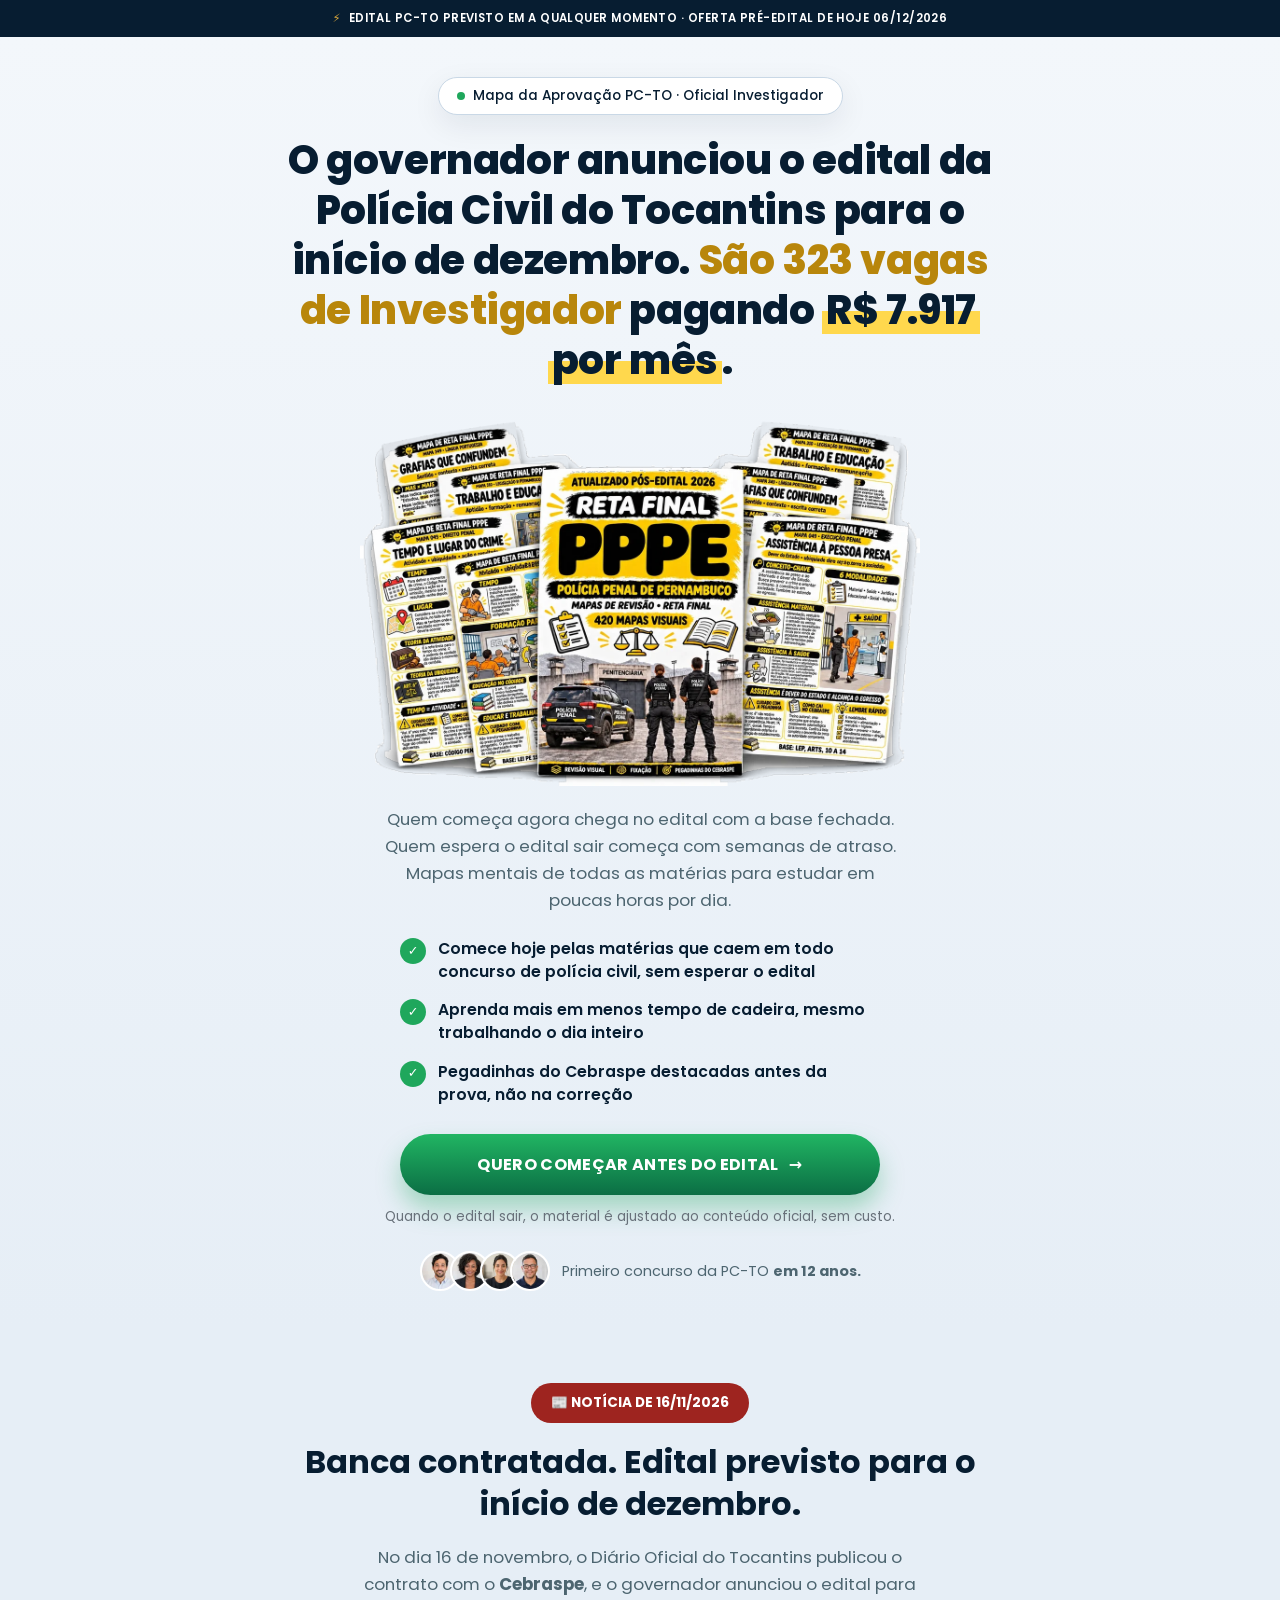
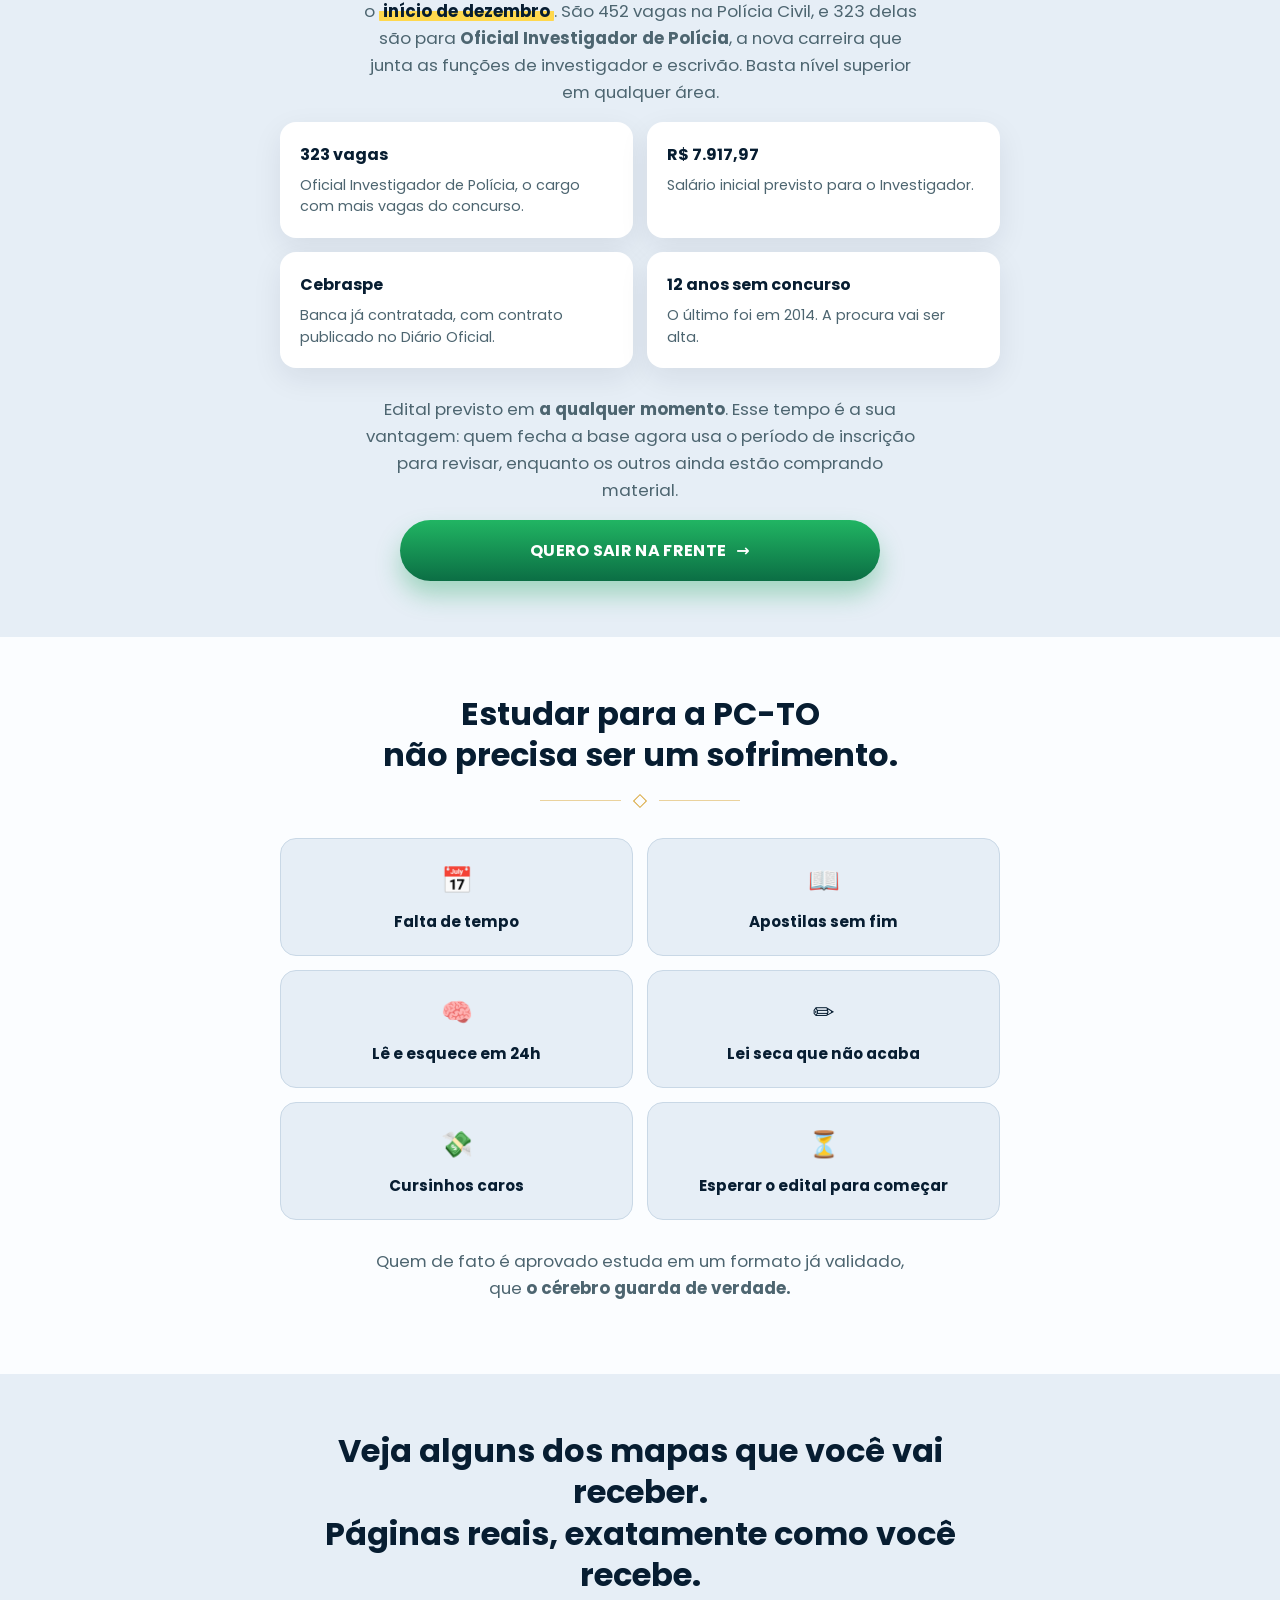
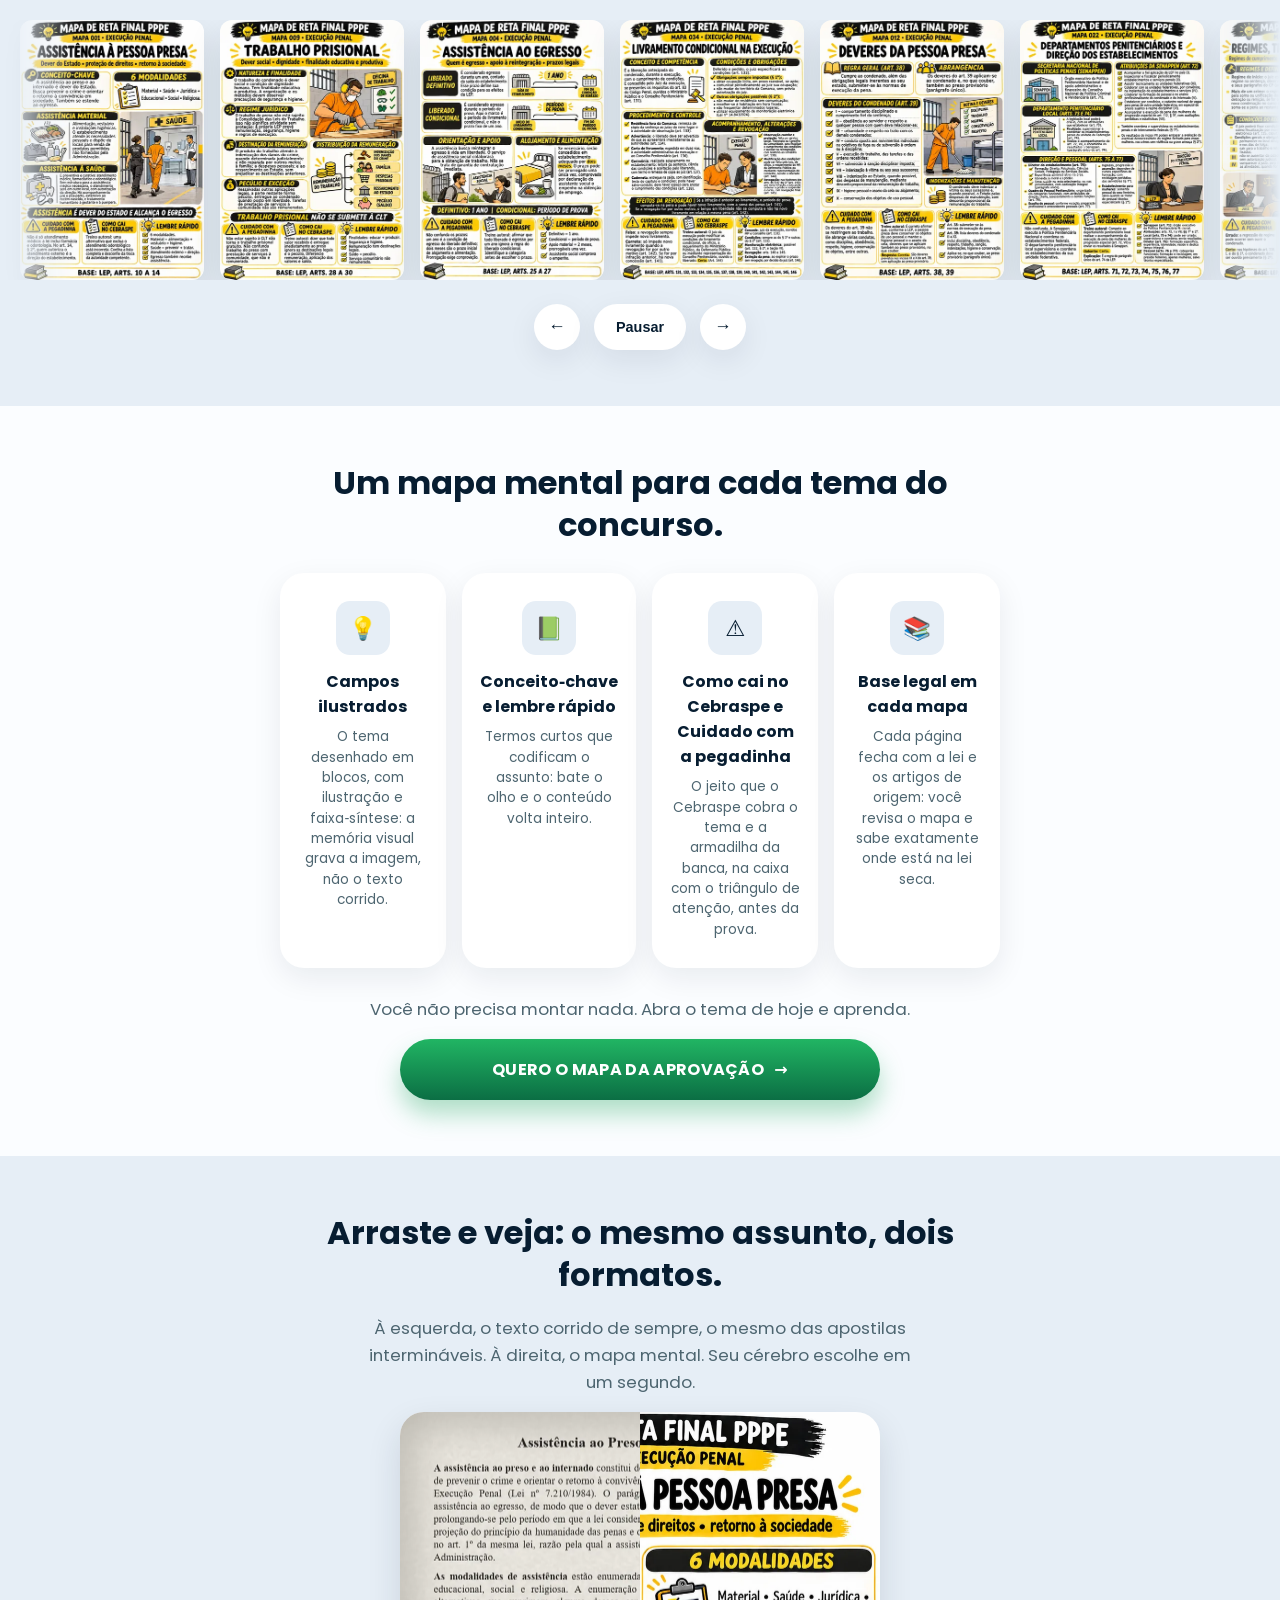
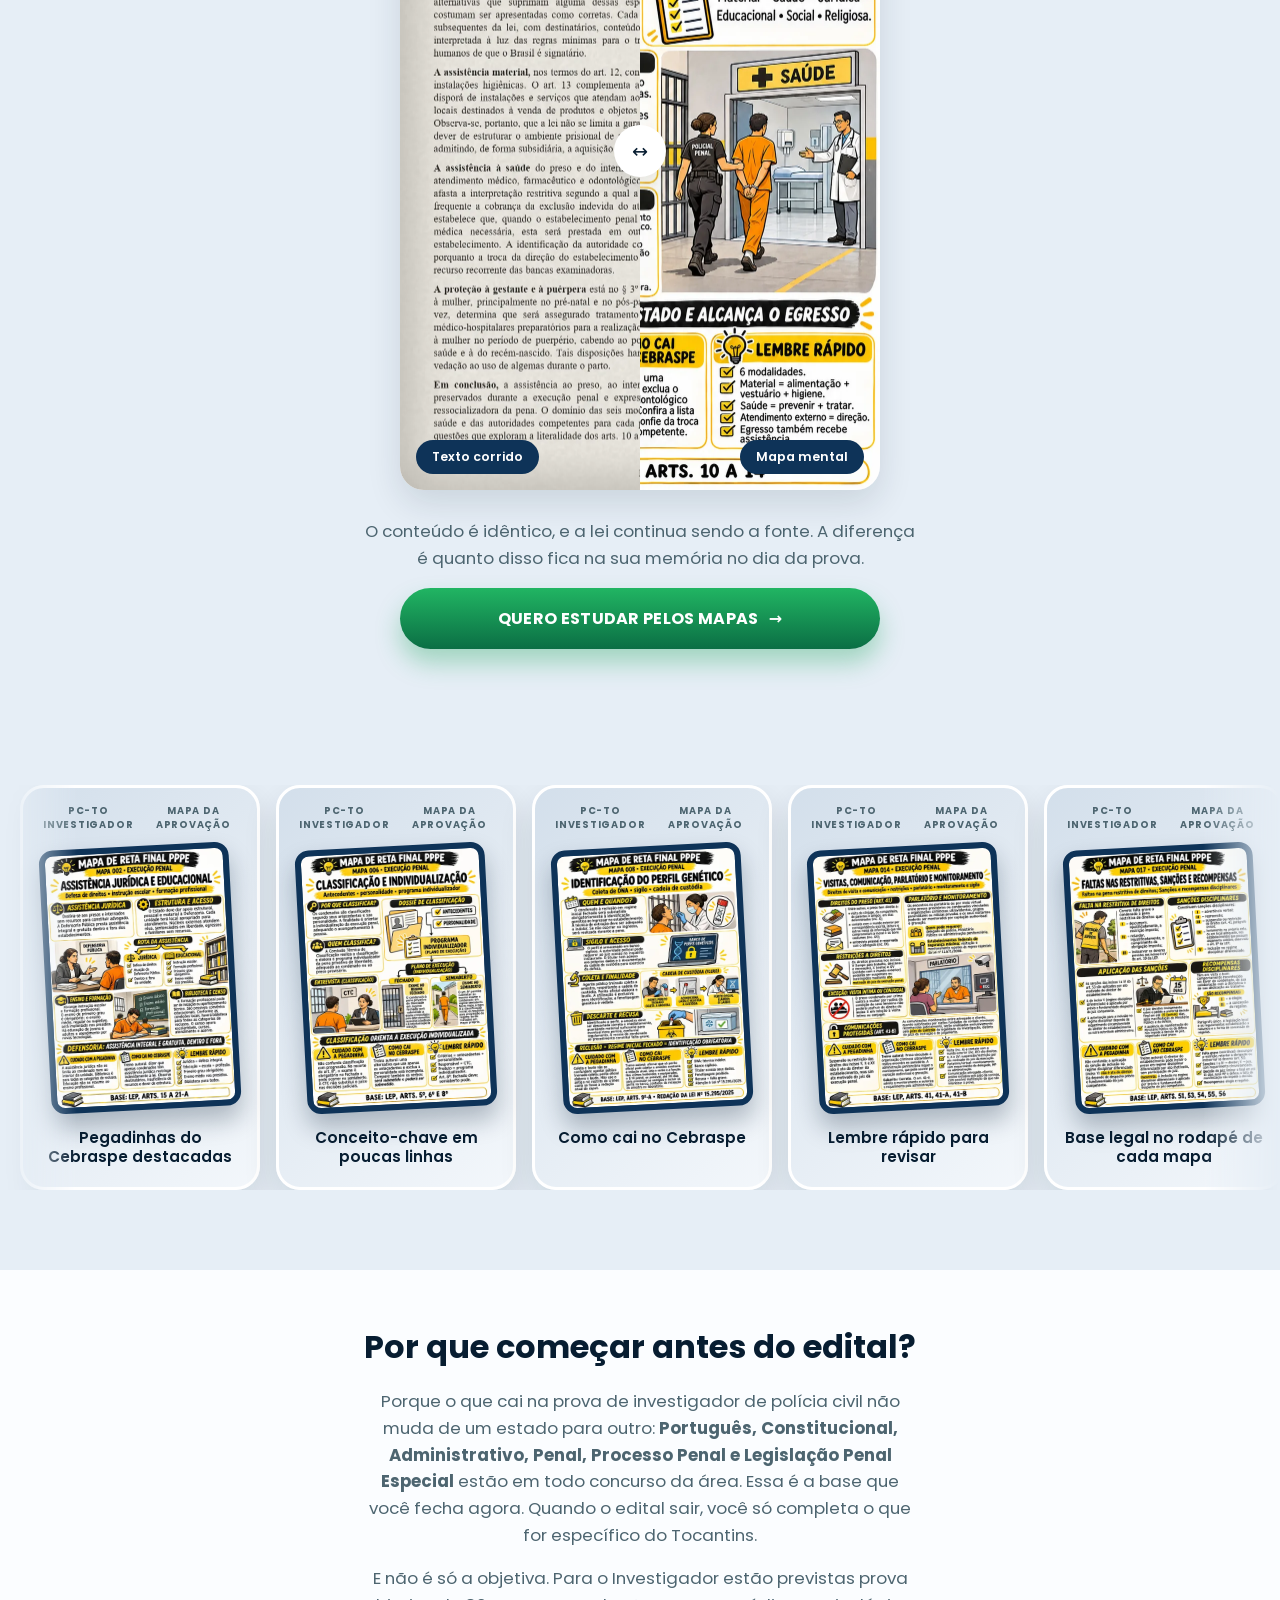
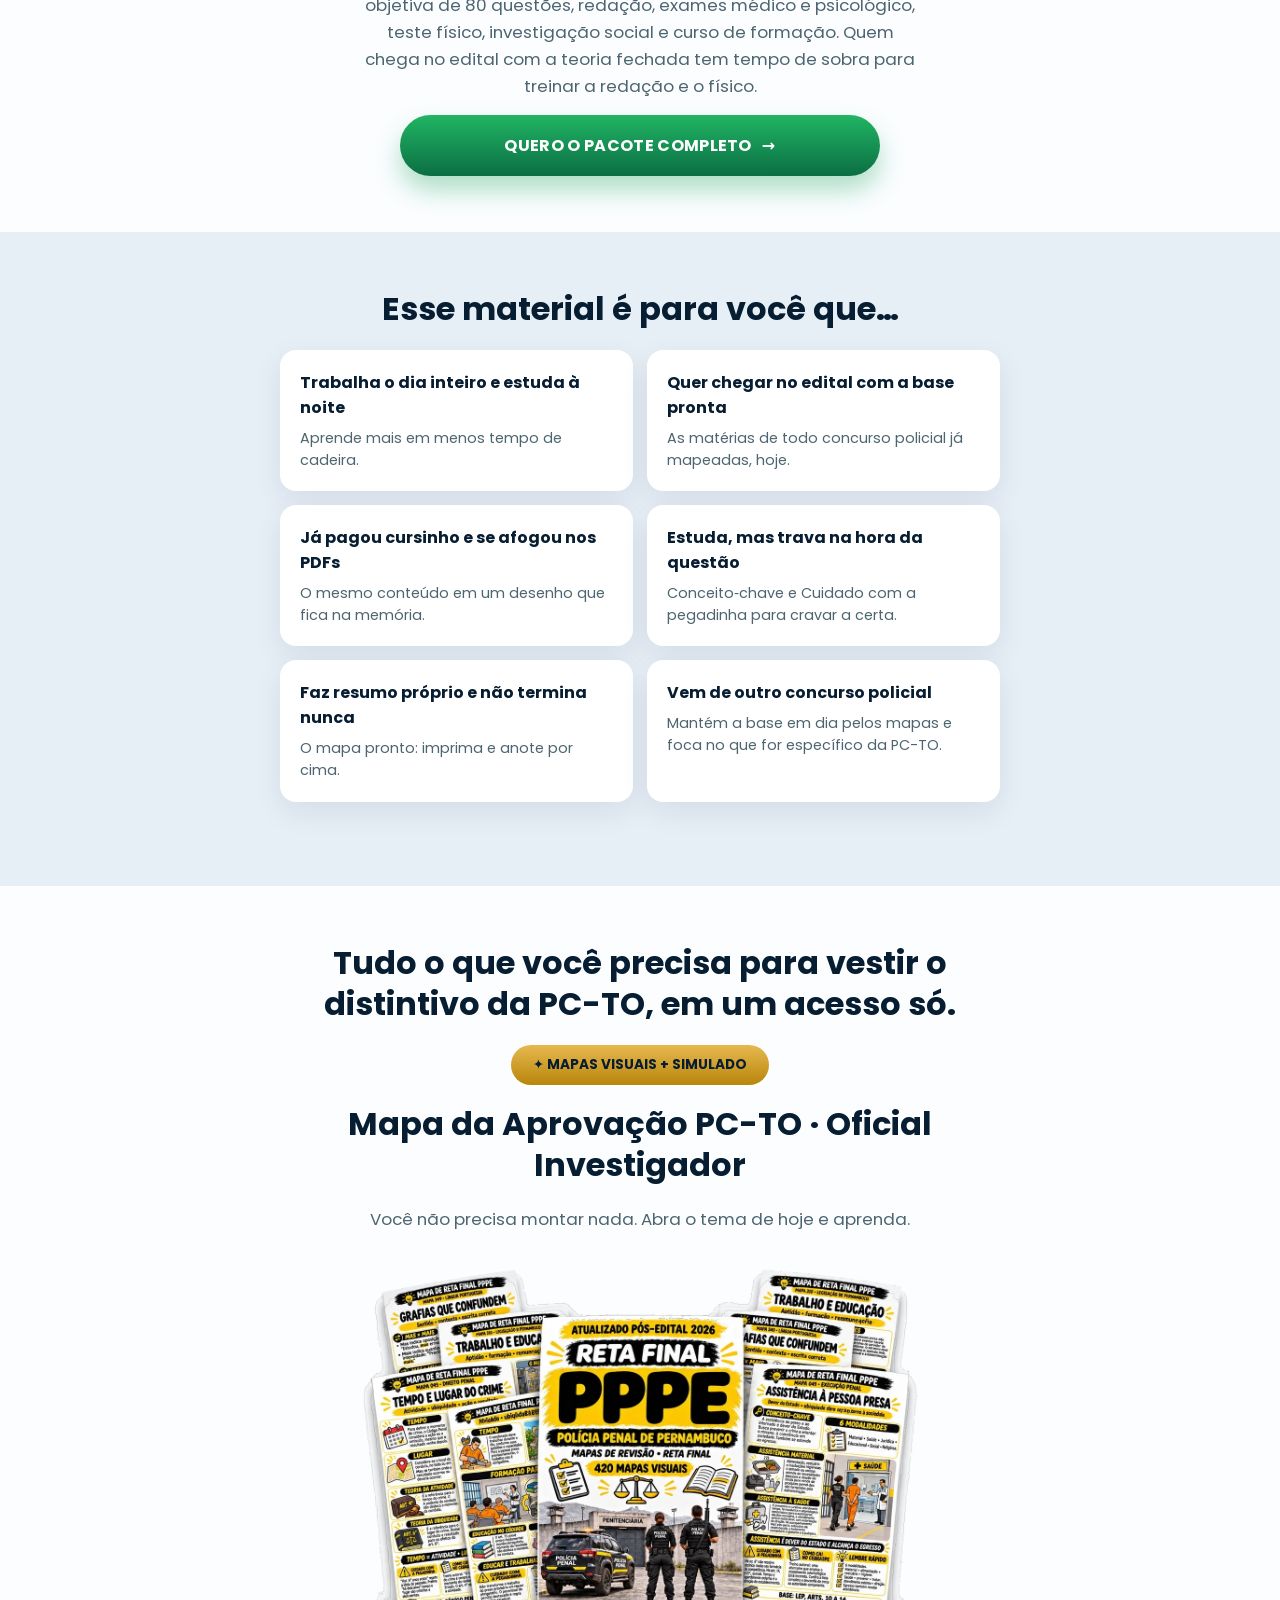
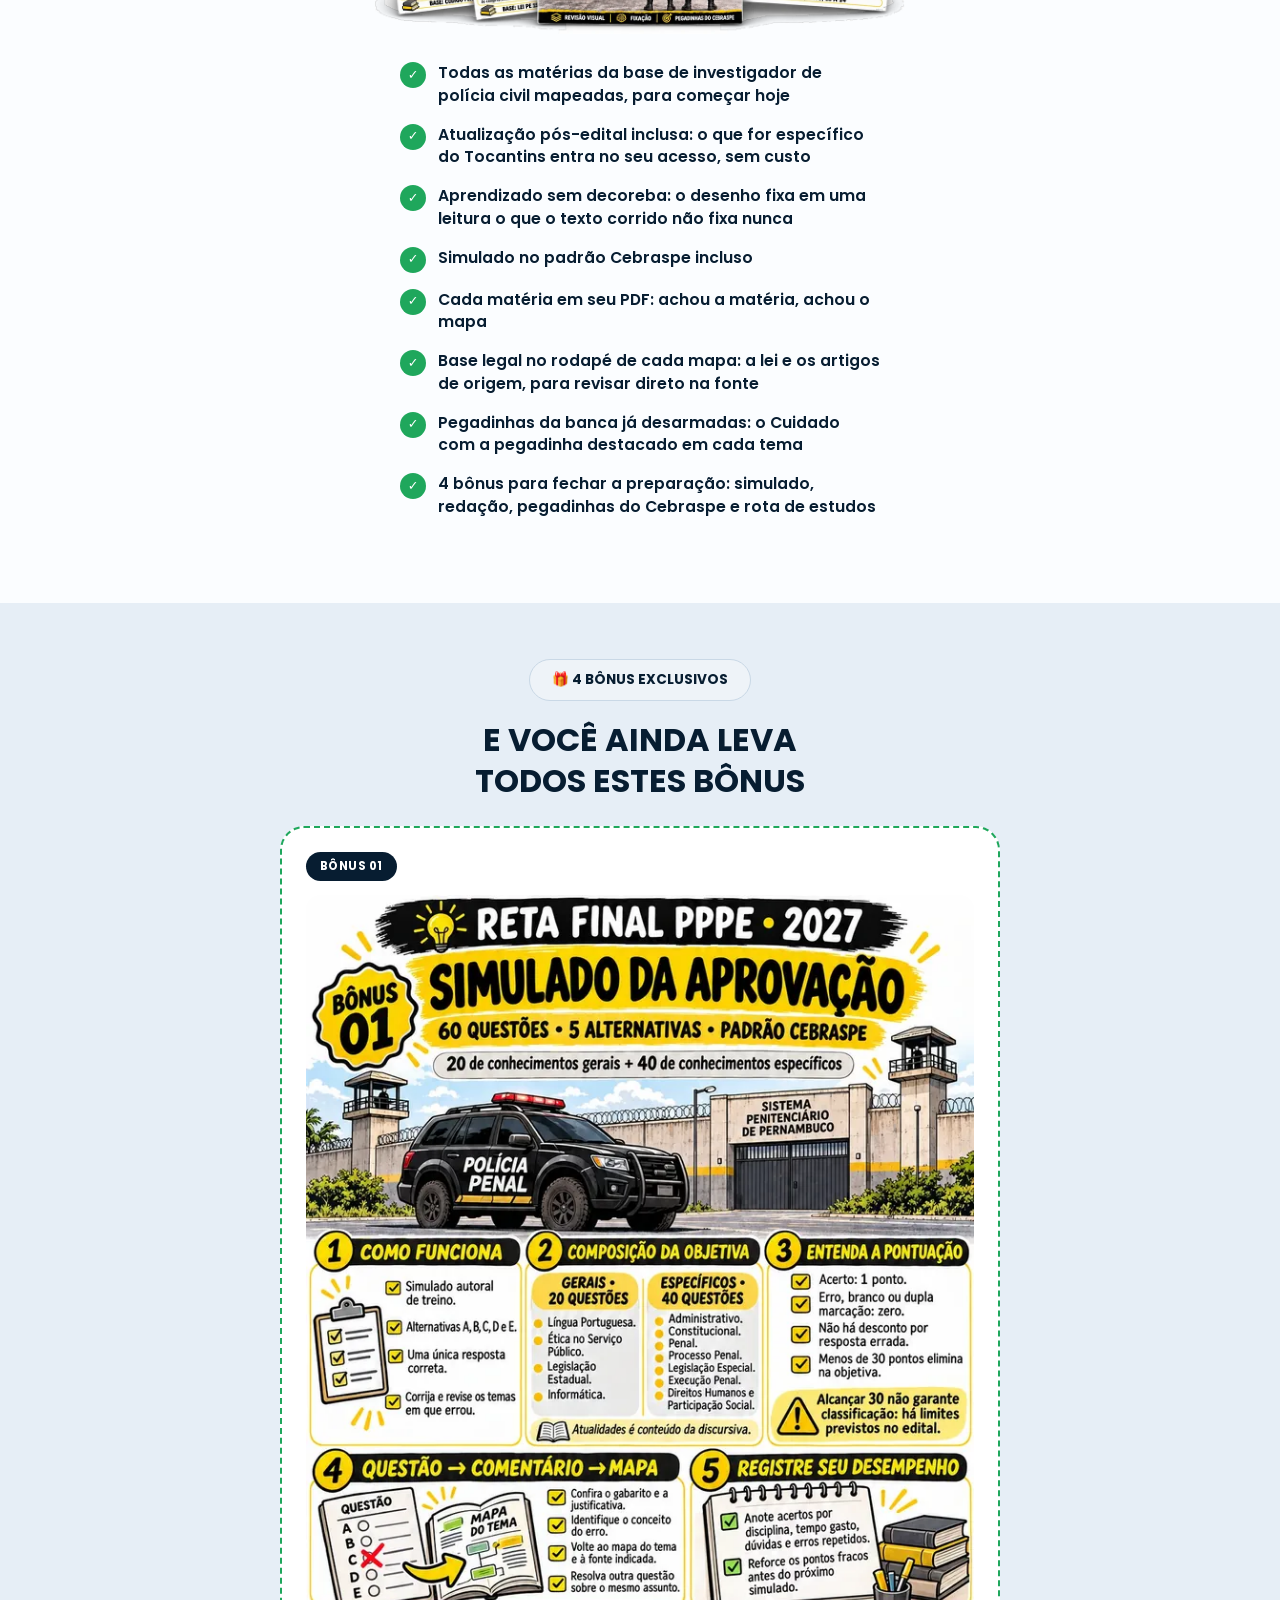
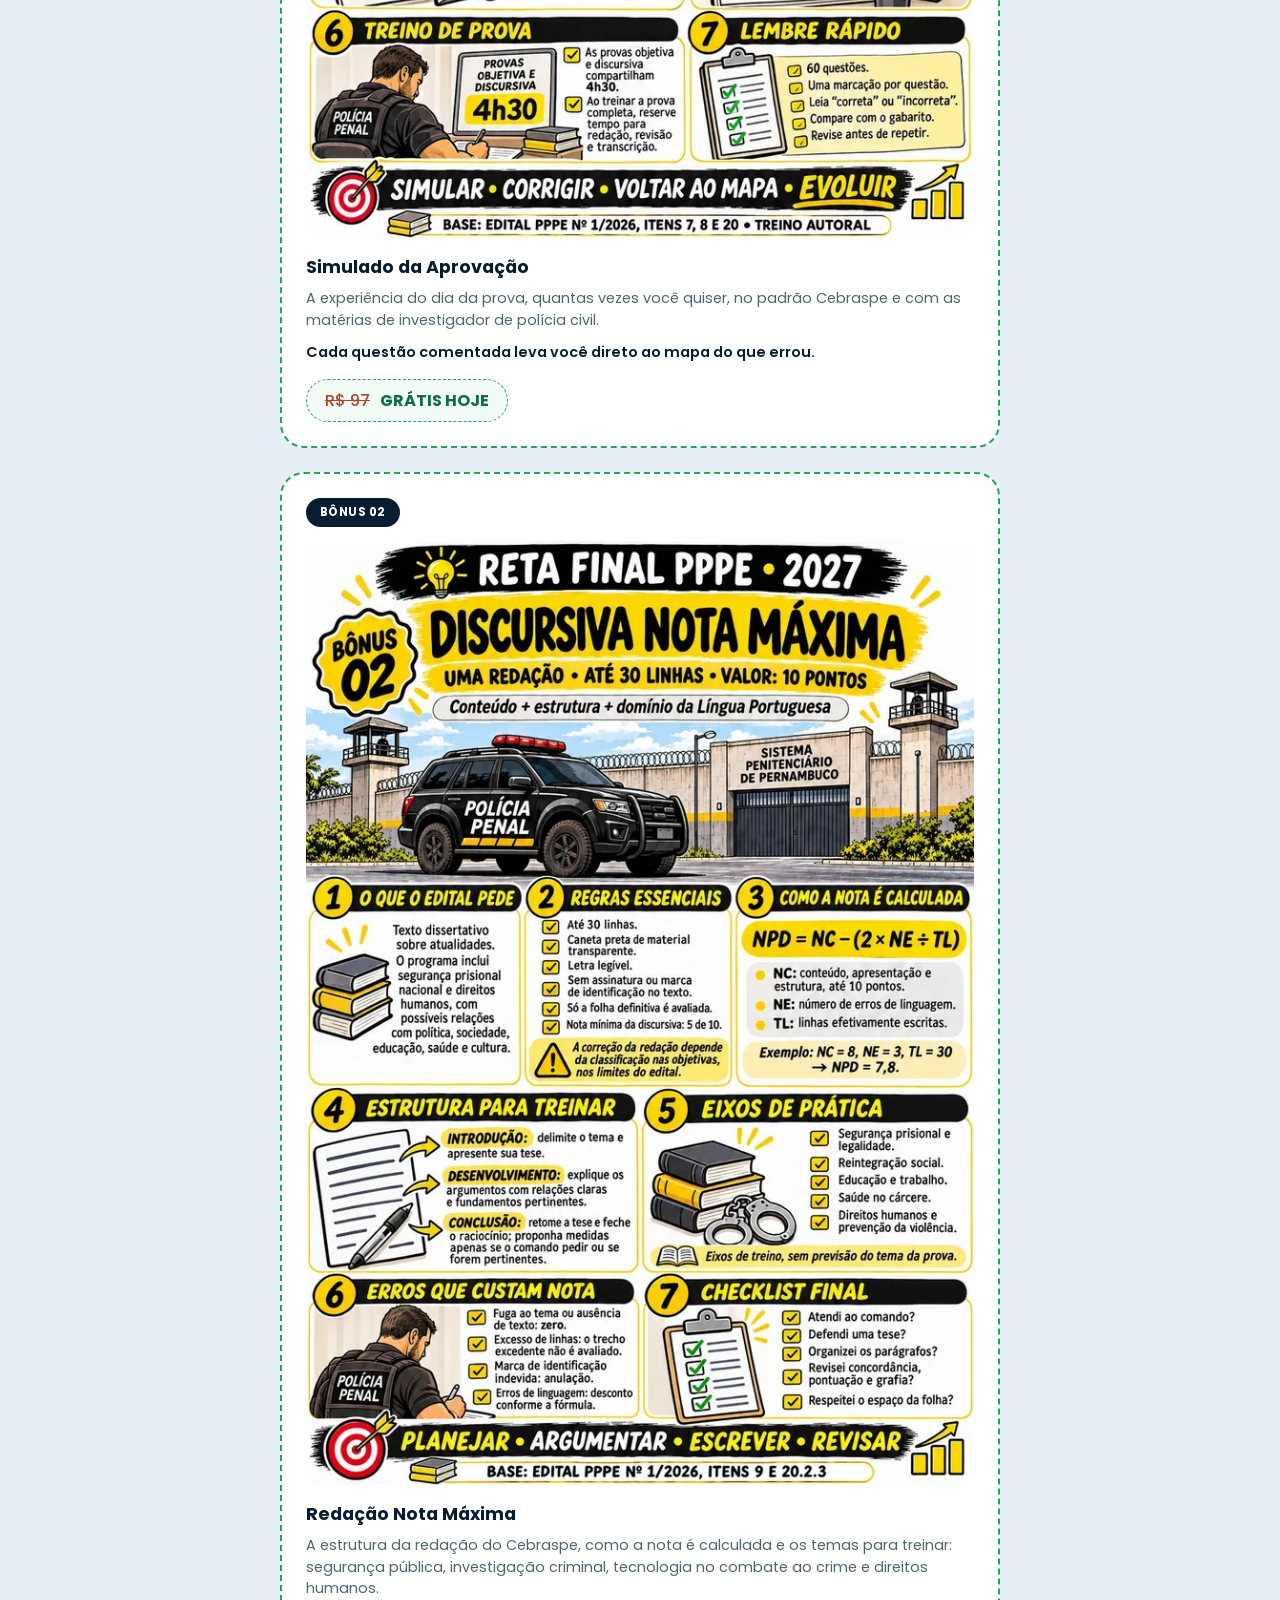
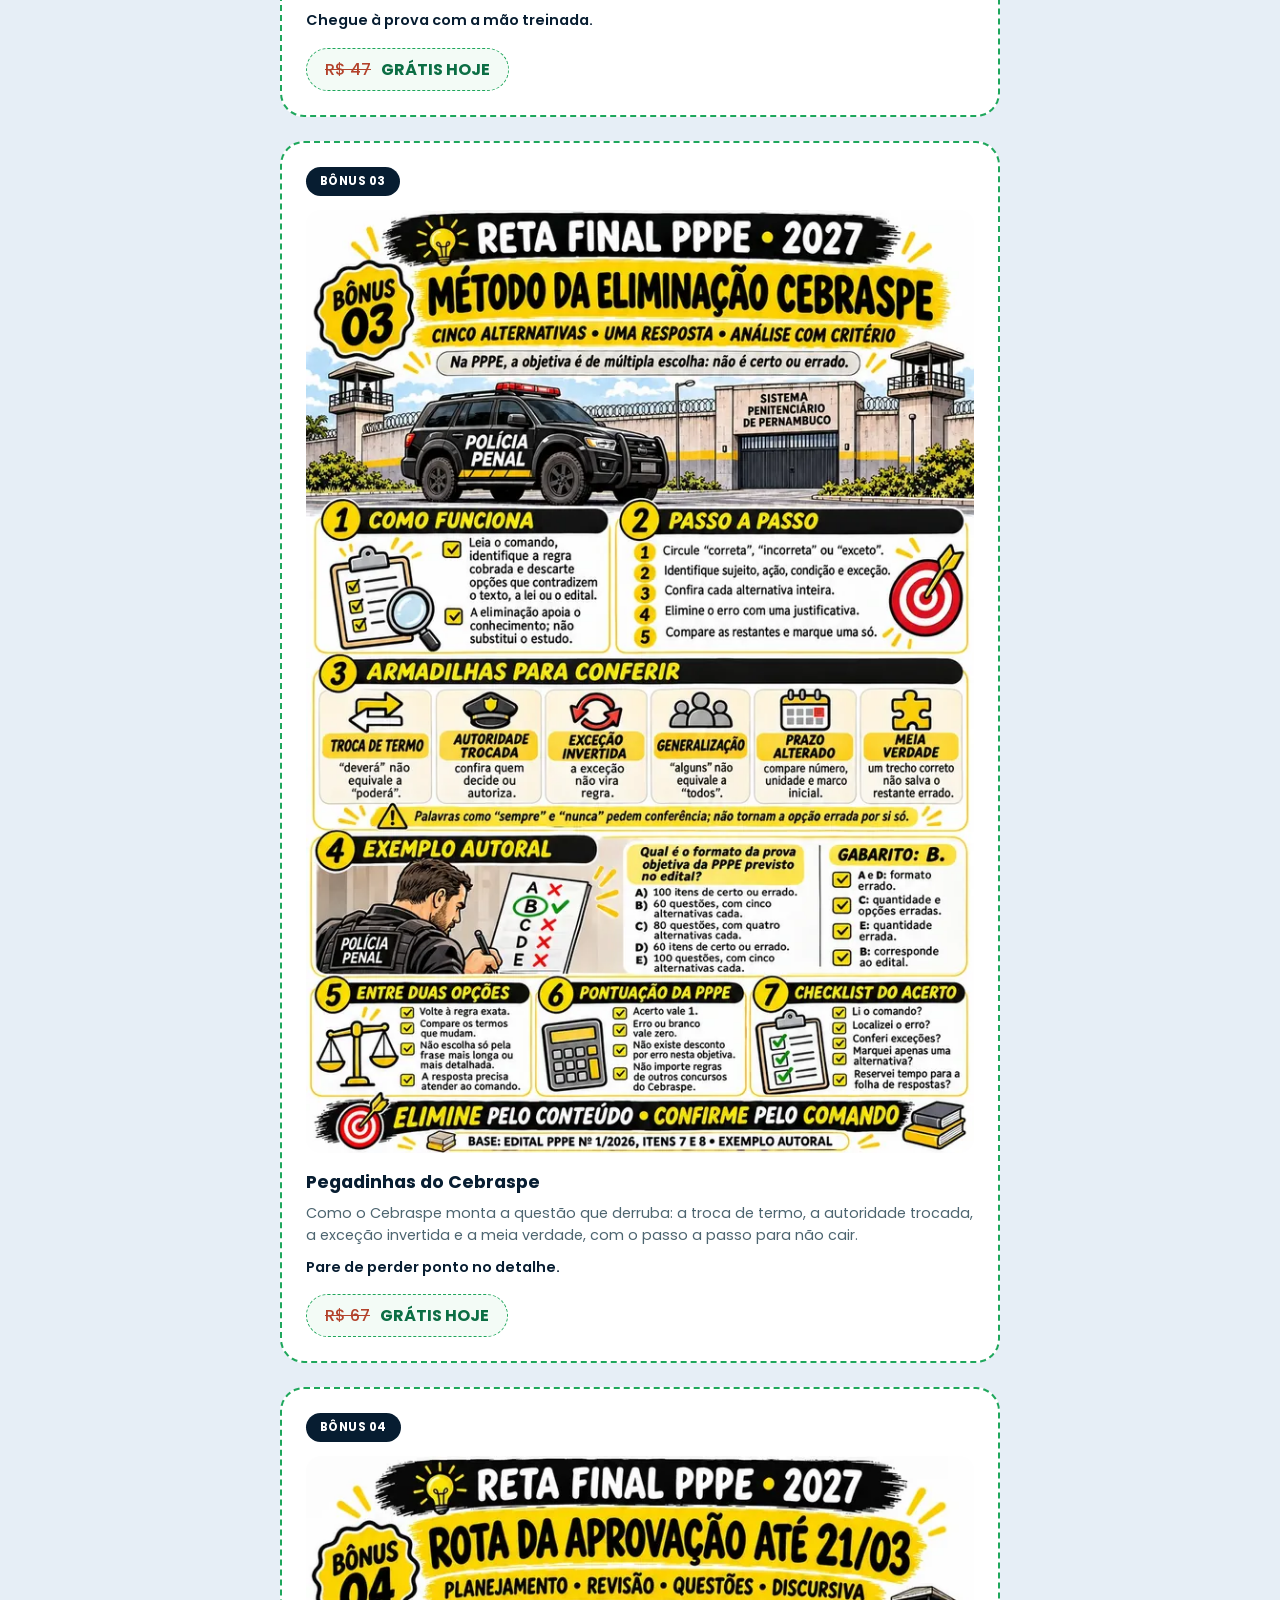
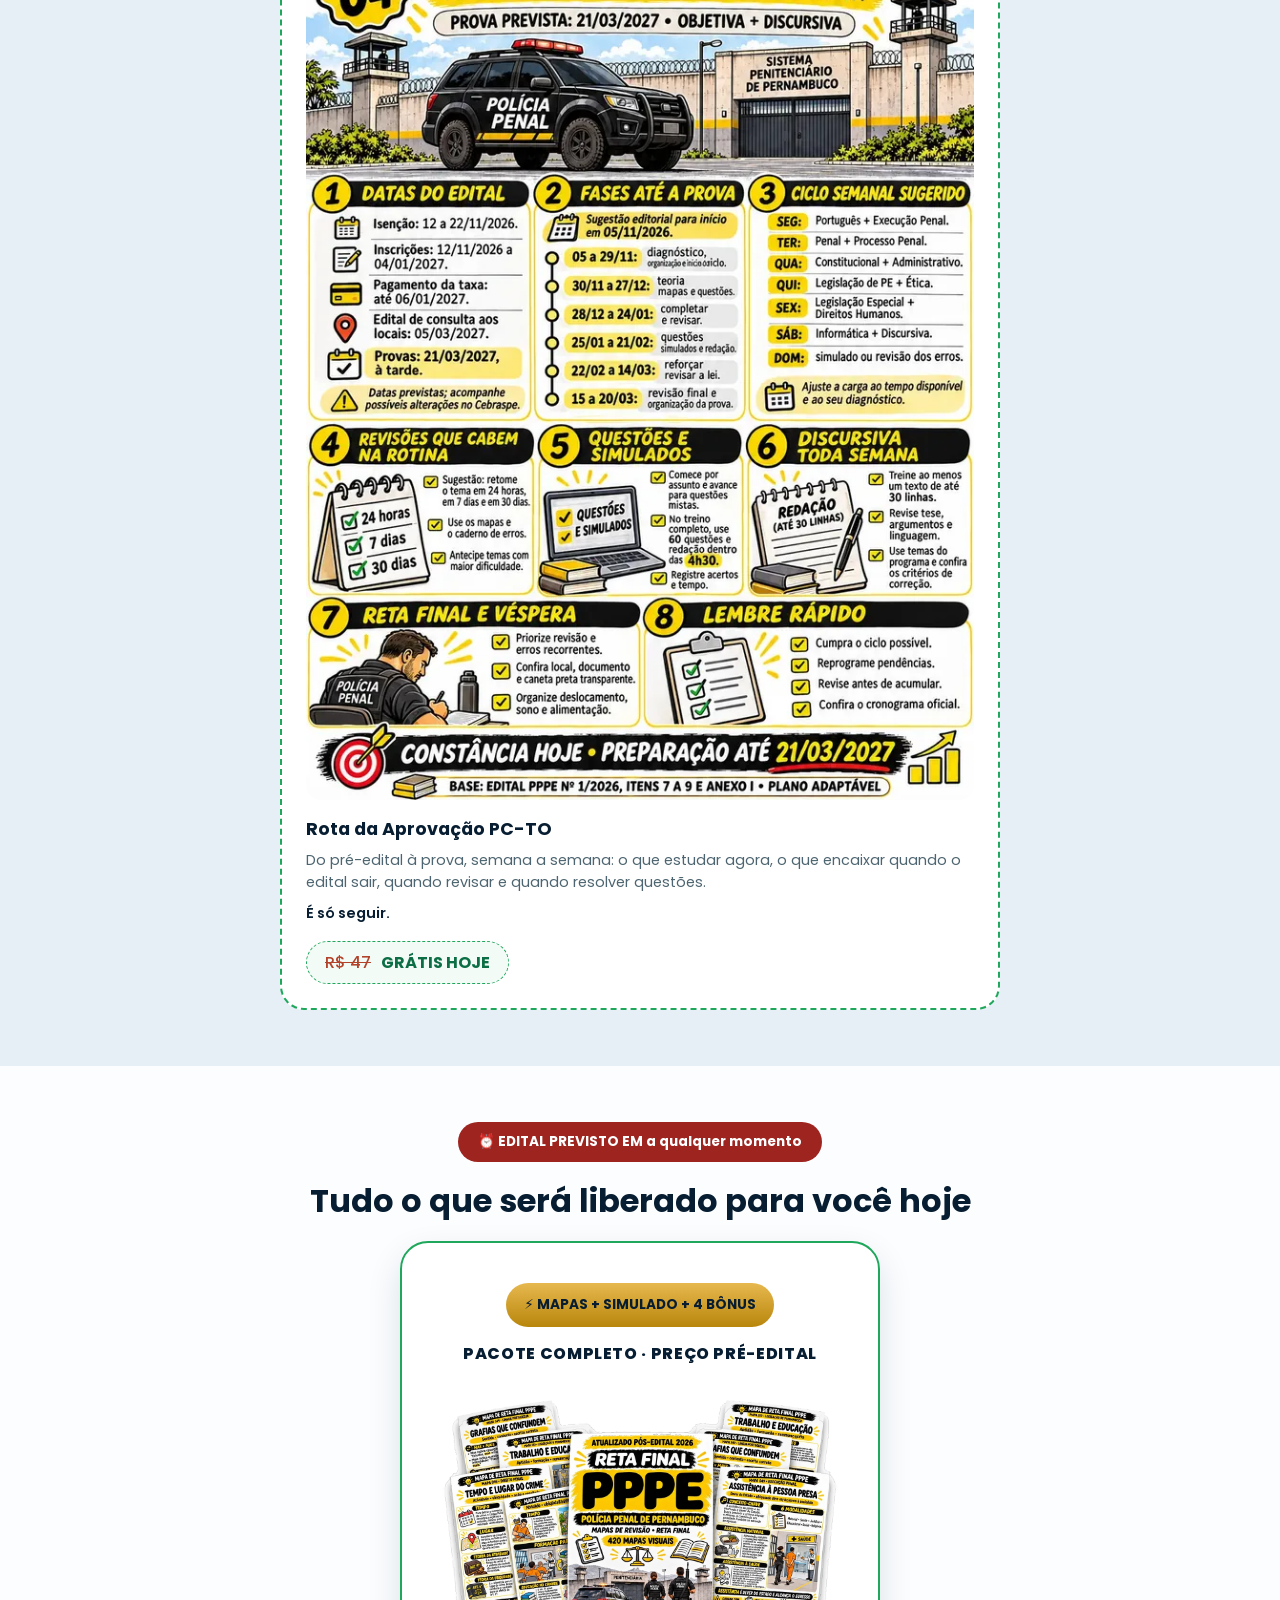
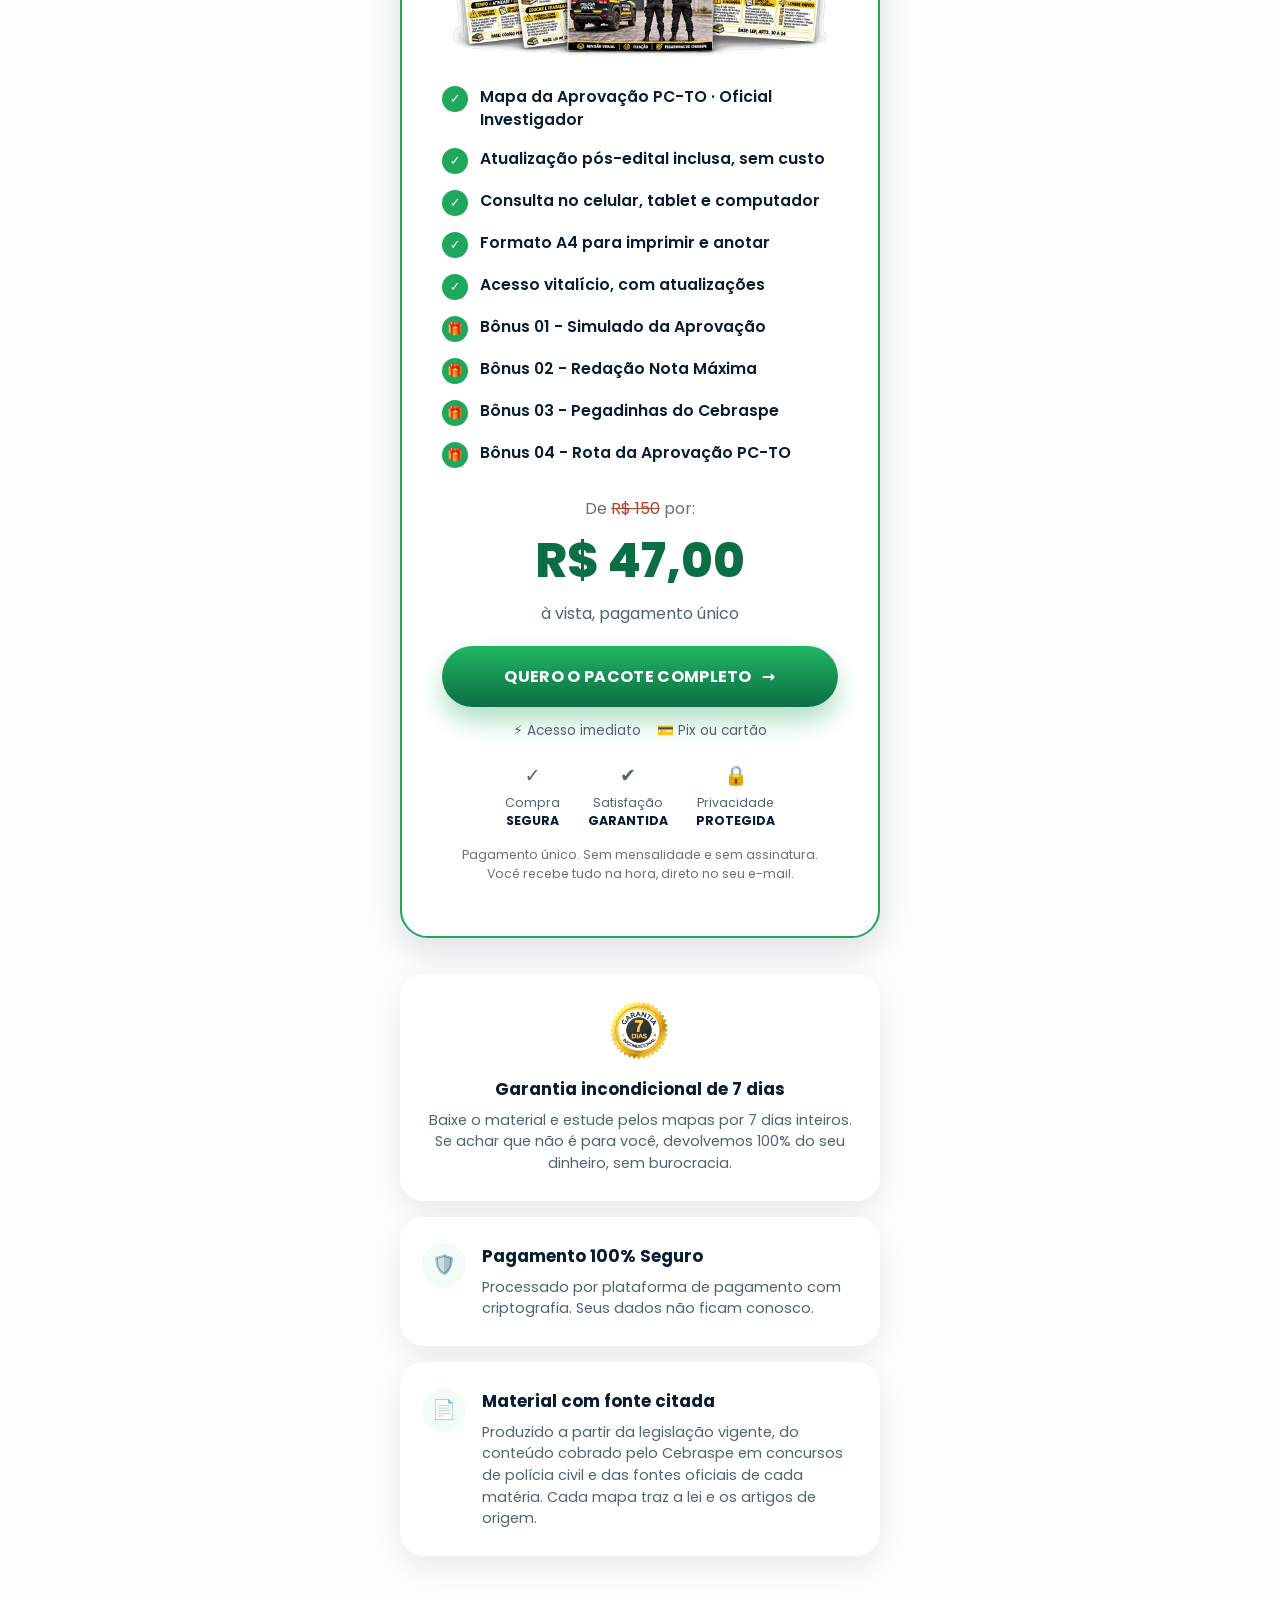
==== index.html @ b64f1f13 "Checkout Hotmart no botão (produto 9021723)" ====
<!doctype html>
<html lang="pt-BR">
<head>
<meta charset="UTF-8" />
<meta name="viewport" content="width=device-width, initial-scale=1.0" />
<title>Mapa da Aprovação PC-TO Investigador | Comece antes do edital</title>
<meta name="description" content="Mapas visuais para Oficial Investigador da Polícia Civil do Tocantins. 323 vagas, R$ 7.917,97, banca Cebraspe. Edital previsto para o início de dezembro." />
<meta name="theme-color" content="#071D31" />
<meta name="robots" content="noindex,nofollow" />
<link rel="icon" href="/favicon.ico" sizes="any" />
<link rel="icon" type="image/png" sizes="32x32" href="/favicon-32.png" />
<link rel="icon" type="image/png" sizes="16x16" href="/favicon-16.png" />
<link rel="apple-touch-icon" sizes="180x180" href="/apple-touch-icon.png" />
<meta property="og:type" content="website" />
<meta property="og:locale" content="pt_BR" />
<meta property="og:site_name" content="Mapa da Aprovação PC-TO Investigador" />
<meta property="og:title" content="Mapa da Aprovação PC-TO Investigador | Comece antes do edital" />
<meta property="og:description" content="323 vagas de Oficial Investigador, R$ 7.917,97 e Cebraspe já contratado. O edital está previsto para o início de dezembro. Comece hoje pelos mapas." />
<meta property="og:url" content="https://pcto.aprovadobizurado.com.br/" />
<meta property="og:image" content="https://pcto.aprovadobizurado.com.br/assets/img/og-image.jpg" />
<meta property="og:image:width" content="1200" />
<meta property="og:image:height" content="630" />
<meta property="og:image:alt" content="Mapa da Aprovação PC-TO: mapas visuais para Oficial Investigador" />
<meta name="twitter:card" content="summary_large_image" />
<meta name="twitter:title" content="Mapa da Aprovação PC-TO Investigador | Comece antes do edital" />
<meta name="twitter:description" content="323 vagas de Oficial Investigador, R$ 7.917,97 e Cebraspe já contratado. O edital está previsto para o início de dezembro. Comece hoje pelos mapas." />
<meta name="twitter:image" content="https://pcto.aprovadobizurado.com.br/assets/img/og-image.jpg" />
<!-- Trackzeira (projeto PC Tocantins p_8c14dd1b): UTMs, sck/xcod no checkout Hotmart e pixel (configurado no painel) -->
<script src="https://trackzeira.com.br/s.php?id=p_8c14dd1b" async></script>
<link rel="preconnect" href="https://fonts.googleapis.com" />
<link rel="preconnect" href="https://fonts.gstatic.com" crossorigin />
<link href="https://fonts.googleapis.com/css2?family=Poppins:wght@400;500;600;700;800&display=swap" rel="stylesheet" />
<link rel="stylesheet" href="/assets/css/style.css?v=4" /></head>
<body>

<!-- ===== TOPO / AVISO ===== -->
<div class="topbar">
  <span class="topbar__bolt">⚡</span>
  <span>EDITAL PC-TO PREVISTO EM <span data-dias-edital>16 dias</span> · OFERTA PRÉ-EDITAL DE HOJE <span id="topbar-date"></span></span>
</div>

<!-- ===== HERO ===== -->
<header class="hero">
  <div class="container hero__inner">
    <div class="pill-badge">
      <span class="pill-badge__dot"></span>
      Mapa da Aprovação PC-TO · Oficial Investigador
    </div>

    <h1 class="hero__title">
      O governador anunciou o edital da Polícia Civil do Tocantins para o início de dezembro. <span class="text-accent">São 323 vagas de Investigador</span> pagando <span class="grifo">R$ 7.917 por mês</span>.
    </h1>

    <div class="hero__mockup">
      <img src="/assets/img/mockup-produto.webp?v=3" alt="Mapa da Aprovação PC-TO Investigador: capa e mapas do material" width="1200" height="800" fetchpriority="high" />
    </div>

    <p class="hero__subtitle">
      Quem começa agora chega no edital com a base fechada. Quem espera o edital sair começa com semanas de atraso. Mapas mentais de todas as matérias para estudar em poucas horas por dia.
    </p>

    <ul class="checklist">
      <li><span class="checklist__icon">✓</span> Comece hoje pelas matérias que caem em todo concurso de polícia civil, sem esperar o edital</li>
      <li><span class="checklist__icon">✓</span> Aprenda mais em menos tempo de cadeira, mesmo trabalhando o dia inteiro</li>
      <li><span class="checklist__icon">✓</span> Pegadinhas do Cebraspe destacadas antes da prova, não na correção</li>
    </ul>

    <a href="#previas" class="btn btn--green btn--block">QUERO COMEÇAR ANTES DO EDITAL <span class="btn__arrow">→</span></a>
    <p class="hero__note">Quando o edital sair, o material é ajustado ao conteúdo oficial, sem custo.</p>

    <div class="trustrow">
      <div class="trustrow__avatars">
        <img src="/assets/img/avatar-1.webp" alt="" loading="lazy" />
        <img src="/assets/img/avatar-2.webp" alt="" loading="lazy" />
        <img src="/assets/img/avatar-3.webp" alt="" loading="lazy" />
        <img src="/assets/img/avatar-4.webp" alt="" loading="lazy" />
      </div>
      <p>Primeiro concurso da PC-TO <strong>em 12 anos.</strong></p>
    </div>
  </div>
</header>

<!-- ===== NOTÍCIA / URGÊNCIA PRÉ-EDITAL ===== -->
<section class="section section--alt">
  <div class="container text-center">
    <span class="countdown-pill">📰 NOTÍCIA DE 16/11/2026</span>
    <h2 class="h2">Banca contratada. Edital previsto para o início de dezembro.</h2>
    <p class="lead">No dia 16 de novembro, o Diário Oficial do Tocantins publicou o contrato com o <strong>Cebraspe</strong>, e o governador anunciou o edital para o <strong class="grifo">início de dezembro</strong>. São 452 vagas na Polícia Civil, e 323 delas são para <strong>Oficial Investigador de Polícia</strong>, a nova carreira que junta as funções de investigador e escrivão. Basta nível superior em qualquer área.</p>
    <div class="grid-2 grid-2--info">
      <div class="info-card"><h3>323 vagas</h3><p>Oficial Investigador de Polícia, o cargo com mais vagas do concurso.</p></div>
      <div class="info-card"><h3>R$ 7.917,97</h3><p>Salário inicial previsto para o Investigador.</p></div>
      <div class="info-card"><h3>Cebraspe</h3><p>Banca já contratada, com contrato publicado no Diário Oficial.</p></div>
      <div class="info-card"><h3>12 anos sem concurso</h3><p>O último foi em 2014. A procura vai ser alta.</p></div>
    </div>
    <p class="lead">Edital previsto em <strong data-dias-edital>16 dias</strong>. Esse tempo é a sua vantagem: quem fecha a base agora usa o período de inscrição para revisar, enquanto os outros ainda estão comprando material.</p>
    <a href="#oferta" class="btn btn--green btn--block">QUERO SAIR NA FRENTE <span class="btn__arrow">→</span></a>
  </div>
</section>

<!-- ===== DOR ===== -->
<section class="section">
  <div class="container text-center">
    <h2 class="h2">Estudar para a PC-TO<br />não precisa ser um sofrimento.</h2>
    <div class="divider"><span class="divider__diamond"></span></div>

    <div class="grid-2">
      <div class="pain-card"><span class="pain-card__icon">📅</span><p>Falta de tempo</p></div>
      <div class="pain-card"><span class="pain-card__icon">📖</span><p>Apostilas sem fim</p></div>
      <div class="pain-card"><span class="pain-card__icon">🧠</span><p>Lê e esquece em 24h</p></div>
      <div class="pain-card"><span class="pain-card__icon">✏️</span><p>Lei seca que não acaba</p></div>
      <div class="pain-card"><span class="pain-card__icon">💸</span><p>Cursinhos caros</p></div>
      <div class="pain-card"><span class="pain-card__icon">⏳</span><p>Esperar o edital para começar</p></div>
    </div>

    <p class="lead">Quem de fato é aprovado estuda em um formato já validado, que <strong>o cérebro guarda de verdade.</strong></p>
  </div>
</section>

<!-- ===== GALERIA DE MAPAS ===== -->
<section class="section section--alt" id="previas">
  <div class="container text-center">
    <h2 class="h2">Veja alguns dos mapas que você vai receber.<br />Páginas reais, exatamente como você recebe.</h2>
  </div>

  <div class="marquee" id="marquee-1">
    <div class="marquee__track" id="marquee-1-track"></div>
  </div>

  <div class="marquee-controls">
    <button class="round-btn" data-marquee-prev="marquee-1" aria-label="Anterior">←</button>
    <button class="round-btn round-btn--text" data-marquee-toggle="marquee-1">Pausar</button>
    <button class="round-btn" data-marquee-next="marquee-1" aria-label="Próximo">→</button>
  </div>
</section>

<!-- ===== COMO FUNCIONA O MAPA ===== -->
<section class="section">
  <div class="container text-center">
    <h2 class="h2">Um mapa mental para cada tema do concurso.</h2>

    <div class="feature-grid">
      <div class="feature-card">
        <span class="feature-card__icon">💡</span>
        <h3>Campos ilustrados</h3>
        <p>O tema desenhado em blocos, com ilustração e faixa‑síntese: a memória visual grava a imagem, não o texto corrido.</p>
      </div>
      <div class="feature-card">
        <span class="feature-card__icon">📗</span>
        <h3>Conceito‑chave e lembre rápido</h3>
        <p>Termos curtos que codificam o assunto: bate o olho e o conteúdo volta inteiro.</p>
      </div>
      <div class="feature-card">
        <span class="feature-card__icon">⚠️</span>
        <h3>Como cai no Cebraspe e Cuidado com a pegadinha</h3>
        <p>O jeito que o Cebraspe cobra o tema e a armadilha da banca, na caixa com o triângulo de atenção, antes da prova.</p>
      </div>
      <div class="feature-card">
        <span class="feature-card__icon">📚</span>
        <h3>Base legal em cada mapa</h3>
        <p>Cada página fecha com a lei e os artigos de origem: você revisa o mapa e sabe exatamente onde está na lei seca.</p>
      </div>
    </div>

    <p class="lead">Você não precisa montar nada. Abra o tema de hoje e aprenda.</p>
    <a href="#oferta" class="btn btn--green btn--block">QUERO O MAPA DA APROVAÇÃO <span class="btn__arrow">→</span></a>
  </div>
</section>

<!-- ===== COMPARADOR ===== -->
<section class="section section--alt">
  <div class="container text-center">
    <h2 class="h2">Arraste e veja: o mesmo assunto, dois formatos.</h2>
    <p class="lead">À esquerda, o texto corrido de sempre, o mesmo das apostilas intermináveis. À direita, o mapa mental. Seu cérebro escolhe em um segundo.</p>
  </div>

  <div class="container">
    <div class="compare" id="compare">
      <div class="compare__after">
        <img src="/assets/img/comparador-mapa.webp" alt="Mapa mental de exemplo" loading="lazy" />
        <span class="compare__tag compare__tag--right">Mapa mental</span>
      </div>
      <div class="compare__before" id="compare-before">
        <img class="compare__textimg" src="/assets/img/texto-corrido.webp" alt="Texto corrido de exemplo" loading="lazy" />
        <span class="compare__tag compare__tag--left">Texto corrido</span>
      </div>
      <div class="compare__handle" id="compare-handle"><span>↔</span></div>
    </div>
  </div>

  <div class="container text-center">
    <p class="lead">O conteúdo é idêntico, e a lei continua sendo a fonte. A diferença é quanto disso fica na sua memória no dia da prova.</p>
    <a href="#oferta" class="btn btn--green btn--block">QUERO ESTUDAR PELOS MAPAS <span class="btn__arrow">→</span></a>
  </div>
</section>

<!-- ===== MATÉRIAS (MARQUEE 2) ===== -->
<section class="section section--alt">
  <div class="marquee marquee--fast" id="marquee-2">
    <div class="marquee__track" id="marquee-2-track"></div>
  </div>
</section>

<!-- ===== POR QUE COMEÇAR AGORA ===== -->
<section class="section">
  <div class="container text-center">
    <h2 class="h2">Por que começar antes do edital?</h2>
    <p class="lead">Porque o que cai na prova de investigador de polícia civil não muda de um estado para outro: <strong>Português, Constitucional, Administrativo, Penal, Processo Penal e Legislação Penal Especial</strong> estão em todo concurso da área. Essa é a base que você fecha agora. Quando o edital sair, você só completa o que for específico do Tocantins.</p>
    <p class="lead">E não é só a objetiva. Para o Investigador estão previstas prova objetiva de 80 questões, redação, exames médico e psicológico, teste físico, investigação social e curso de formação. Quem chega no edital com a teoria fechada tem tempo de sobra para treinar a redação e o físico.</p>
    <a href="#oferta" class="btn btn--green btn--block">QUERO O PACOTE COMPLETO <span class="btn__arrow">→</span></a>
  </div>
</section>

<!-- ===== PARA QUEM É ===== -->
<section class="section section--alt">
  <div class="container text-center">
    <h2 class="h2">Esse material é para você que…</h2>
    <div class="grid-2 grid-2--info">
      <div class="info-card"><h3>Trabalha o dia inteiro e estuda à noite</h3><p>Aprende mais em menos tempo de cadeira.</p></div>
      <div class="info-card"><h3>Quer chegar no edital com a base pronta</h3><p>As matérias de todo concurso policial já mapeadas, hoje.</p></div>
      <div class="info-card"><h3>Já pagou cursinho e se afogou nos PDFs</h3><p>O mesmo conteúdo em um desenho que fica na memória.</p></div>
      <div class="info-card"><h3>Estuda, mas trava na hora da questão</h3><p>Conceito‑chave e Cuidado com a pegadinha para cravar a certa.</p></div>
      <div class="info-card"><h3>Faz resumo próprio e não termina nunca</h3><p>O mapa pronto: imprima e anote por cima.</p></div>
      <div class="info-card"><h3>Vem de outro concurso policial</h3><p>Mantém a base em dia pelos mapas e foca no que for específico da PC-TO.</p></div>
    </div>
  </div>
</section>

<!-- ===== PACOTE / STACK ===== -->
<section class="section">
  <div class="container text-center">
    <h2 class="h2">Tudo o que você precisa para vestir o distintivo da PC-TO, em um acesso só.</h2>
    <span class="eyebrow-badge">✦ MAPAS VISUAIS + SIMULADO</span>
    <h2 class="h2">Mapa da Aprovação PC-TO · Oficial Investigador</h2>
    <p class="lead">Você não precisa montar nada. Abra o tema de hoje e aprenda.</p>

    <div class="stack-art" id="stack-art"></div>

    <ul class="checklist checklist--left">
      <li><span class="checklist__icon">✓</span> Todas as matérias da base de investigador de polícia civil mapeadas, para começar hoje</li>
      <li><span class="checklist__icon">✓</span> Atualização pós-edital inclusa: o que for específico do Tocantins entra no seu acesso, sem custo</li>
      <li><span class="checklist__icon">✓</span> Aprendizado sem decoreba: o desenho fixa em uma leitura o que o texto corrido não fixa nunca</li>
      <li><span class="checklist__icon">✓</span> Simulado no padrão Cebraspe incluso</li>
      <li><span class="checklist__icon">✓</span> Cada matéria em seu PDF: achou a matéria, achou o mapa</li>
      <li><span class="checklist__icon">✓</span> Base legal no rodapé de cada mapa: a lei e os artigos de origem, para revisar direto na fonte</li>
      <li><span class="checklist__icon">✓</span> Pegadinhas da banca já desarmadas: o Cuidado com a pegadinha destacado em cada tema</li>
      <li><span class="checklist__icon">✓</span> 4 bônus para fechar a preparação: simulado, redação, pegadinhas do Cebraspe e rota de estudos</li>
    </ul>
  </div>
</section>

<!-- ===== BÔNUS ===== -->
<section class="section section--alt">
  <div class="container text-center">
    <span class="eyebrow-badge eyebrow-badge--soft">🎁 4 BÔNUS EXCLUSIVOS</span>
    <h2 class="h2">E VOCÊ AINDA LEVA<br />TODOS ESTES BÔNUS</h2>

    <div class="bonus-list">
      <div class="bonus-card">
        <span class="bonus-card__tag">BÔNUS 01</span>
        <img src="/assets/img/bonus-01.webp?v=2" alt="Simulado da Aprovação" loading="lazy" />
        <h3>Simulado da Aprovação</h3>
        <p>A experiência do dia da prova, quantas vezes você quiser, no padrão Cebraspe e com as matérias de investigador de polícia civil.</p>
        <p class="bonus-card__extra">Cada questão comentada leva você direto ao mapa do que errou.</p>
        <div class="bonus-card__price"><s>R$ 97</s> <strong>GRÁTIS HOJE</strong></div>
      </div>

      <div class="bonus-card">
        <span class="bonus-card__tag">BÔNUS 02</span>
        <img src="/assets/img/bonus-02.webp?v=2" alt="Redação Nota Máxima" loading="lazy" />
        <h3>Redação Nota Máxima</h3>
        <p>A estrutura da redação do Cebraspe, como a nota é calculada e os temas para treinar: segurança pública, investigação criminal, tecnologia no combate ao crime e direitos humanos.</p>
        <p class="bonus-card__extra">Chegue à prova com a mão treinada.</p>
        <div class="bonus-card__price"><s>R$ 47</s> <strong>GRÁTIS HOJE</strong></div>
      </div>

      <div class="bonus-card">
        <span class="bonus-card__tag">BÔNUS 03</span>
        <img src="/assets/img/bonus-03.webp?v=2" alt="Pegadinhas do Cebraspe" loading="lazy" />
        <h3>Pegadinhas do Cebraspe</h3>
        <p>Como o Cebraspe monta a questão que derruba: a troca de termo, a autoridade trocada, a exceção invertida e a meia verdade, com o passo a passo para não cair.</p>
        <p class="bonus-card__extra">Pare de perder ponto no detalhe.</p>
        <div class="bonus-card__price"><s>R$ 67</s> <strong>GRÁTIS HOJE</strong></div>
      </div>

      <div class="bonus-card">
        <span class="bonus-card__tag">BÔNUS 04</span>
        <img src="/assets/img/bonus-04.webp?v=2" alt="Rota da Aprovação PC-TO" loading="lazy" />
        <h3>Rota da Aprovação PC-TO</h3>
        <p>Do pré-edital à prova, semana a semana: o que estudar agora, o que encaixar quando o edital sair, quando revisar e quando resolver questões.</p>
        <p class="bonus-card__extra">É só seguir.</p>
        <div class="bonus-card__price"><s>R$ 47</s> <strong>GRÁTIS HOJE</strong></div>
      </div>
    </div>
  </div>
</section>

<!-- ===== OFERTA / PREÇO ===== -->
<section class="section" id="oferta">
  <div class="container text-center">
    <span class="countdown-pill">⏰ EDITAL PREVISTO EM <strong data-dias-edital>16 dias</strong></span>
    <h2 class="h2">Tudo o que será liberado para você hoje</h2>

    <div class="price-card">
      <span class="price-card__pill">⚡ MAPAS + SIMULADO + 4 BÔNUS</span>
      <p class="price-card__label">PACOTE COMPLETO · PREÇO PRÉ-EDITAL</p>

      <div class="stack-art stack-art--small" id="stack-art-2"></div>

      <ul class="checklist checklist--left">
        <li><span class="checklist__icon">✓</span> Mapa da Aprovação PC-TO · Oficial Investigador</li>
        <li><span class="checklist__icon">✓</span> Atualização pós-edital inclusa, sem custo</li>
        <li><span class="checklist__icon">✓</span> Consulta no celular, tablet e computador</li>
        <li><span class="checklist__icon">✓</span> Formato A4 para imprimir e anotar</li>
        <li><span class="checklist__icon">✓</span> Acesso vitalício, com atualizações</li>
        <li><span class="checklist__icon">🎁</span> Bônus 01 - Simulado da Aprovação</li>
        <li><span class="checklist__icon">🎁</span> Bônus 02 - Redação Nota Máxima</li>
        <li><span class="checklist__icon">🎁</span> Bônus 03 - Pegadinhas do Cebraspe</li>
        <li><span class="checklist__icon">🎁</span> Bônus 04 - Rota da Aprovação PC-TO</li>
      </ul>

      <p class="price-card__from">De <s>R$ 150</s> por:</p>
      <p class="price-card__now">R$ 47,00</p>
      <p class="price-card__installments">à vista, pagamento único</p>

      <!-- CHECKOUT: Hotmart, produto PC-TO 9021723 (a tag da Trackzeira acrescenta o sck sozinha) -->
      <a href="https://pay.hotmart.com/I108578562M?checkoutMode=10" class="btn btn--green btn--block" id="checkout-btn">QUERO O PACOTE COMPLETO <span class="btn__arrow">→</span></a>

      <p class="price-card__mini">⚡ Acesso imediato &nbsp;&nbsp; 💳 Pix ou cartão</p>

      <div class="trust-icons">
        <div><span>✓</span>Compra<br /><strong>SEGURA</strong></div>
        <div><span>✔</span>Satisfação<br /><strong>GARANTIDA</strong></div>
        <div><span>🔒</span>Privacidade<br /><strong>PROTEGIDA</strong></div>
      </div>

      <p class="price-card__legal">Pagamento único. Sem mensalidade e sem assinatura.<br />Você recebe tudo na hora, direto no seu e-mail.</p>
    </div>

    <div class="info-box">
      <img class="info-box__seal" src="/assets/img/selo-garantia.webp" alt="Selo de garantia incondicional de 7 dias" loading="lazy" />
      <h3>Garantia incondicional de 7 dias</h3>
      <p>Baixe o material e estude pelos mapas por 7 dias inteiros. Se achar que não é para você, devolvemos 100% do seu dinheiro, sem burocracia.</p>
    </div>

    <div class="info-box info-box--row">
      <span class="info-box__icon">🛡️</span>
      <div><h3>Pagamento 100% Seguro</h3><p>Processado por plataforma de pagamento com criptografia. Seus dados não ficam conosco.</p></div>
    </div>

    <div class="info-box info-box--row">
      <span class="info-box__icon">📄</span>
      <div><h3>Material com fonte citada</h3><p>Produzido a partir da legislação vigente, do conteúdo cobrado pelo Cebraspe em concursos de polícia civil e das fontes oficiais de cada matéria. Cada mapa traz a lei e os artigos de origem.</p></div>
    </div>
  </div>
</section>

<!-- ===== COMO FUNCIONA ===== -->
<section class="section section--alt">
  <div class="container text-center">
    <h2 class="h2">Como funciona depois do pagamento</h2>

    <div class="steps">
      <div class="step"><span class="step__number">1</span><h3>Garanta seu acesso</h3><p>Pagamento único e seguro, por Pix ou cartão.</p></div>
      <div class="step"><span class="step__number">2</span><h3>Receba no e-mail</h3><p>Acesso imediato, tudo digital.</p></div>
      <div class="step"><span class="step__number">3</span><h3>Comece antes do edital</h3><p>No celular, no computador ou impresso.</p></div>
    </div>

    <a href="#oferta" class="btn btn--green btn--block">QUERO MINHA APROVAÇÃO <span class="btn__arrow">→</span></a>
  </div>
</section>

<!-- ===== FAQ ===== -->
<section class="section">
  <div class="container">
    <h2 class="h2 text-center">Perguntas frequentes</h2>

    <div class="faq">
      <div class="faq-item">
        <button class="faq-item__q">O edital já saiu?<span class="faq-item__toggle">+</span></button>
        <div class="faq-item__a"><p>Ainda não. Em 16/11/2026 o contrato com o Cebraspe foi publicado no Diário Oficial do Tocantins e o governador anunciou a publicação do edital para o início de dezembro. A data é uma previsão oficial, não um cronograma fechado.</p></div>
      </div>
      <div class="faq-item">
        <button class="faq-item__q">Vale a pena comprar antes do edital?<span class="faq-item__toggle">+</span></button>
        <div class="faq-item__a"><p>Vale, e é o melhor momento. As matérias-base de investigador de polícia civil se repetem em todo concurso da área. Você fecha essa base agora e, quando o edital sair, a atualização com o conteúdo específico entra no seu acesso, sem custo.</p></div>
      </div>
      <div class="faq-item">
        <button class="faq-item__q">Para qual cargo é o material?<span class="faq-item__toggle">+</span></button>
        <div class="faq-item__a"><p>Para Oficial Investigador de Polícia da PC-TO: 323 vagas, salário inicial previsto de R$ 7.917,97 e exigência de nível superior em qualquer área. A carreira foi criada pela Lei Estadual nº 4.653/2025 e reúne as funções que antes eram de investigador e de escrivão.</p></div>
      </div>
      <div class="faq-item">
        <button class="faq-item__q">E se o edital mudar alguma matéria?<span class="faq-item__toggle">+</span></button>
        <div class="faq-item__a"><p>O acesso é vitalício, com atualizações. Matéria nova ou retificação do edital entra no seu acesso, sem pagar nada a mais.</p></div>
      </div>
      <div class="faq-item">
        <button class="faq-item__q">Como recebo o material?<span class="faq-item__toggle">+</span></button>
        <div class="faq-item__a"><p>Na hora. Assim que o pagamento é aprovado, chega no seu e-mail o acesso aos PDFs e ao simulado. Os demais bônus entram no mesmo acesso conforme ficam prontos.</p></div>
      </div>
      <div class="faq-item">
        <button class="faq-item__q">É físico ou digital?<span class="faq-item__toggle">+</span></button>
        <div class="faq-item__a"><p>Digital. Você abre no celular, no computador ou imprime em A4 quantas vezes quiser: os arquivos são feitos para impressão nítida.</p></div>
      </div>
      <div class="faq-item">
        <button class="faq-item__q">Já estudo por cursinho. Serve para mim?<span class="faq-item__toggle">+</span></button>
        <div class="faq-item__a"><p>Serve, e é o uso mais comum: o cursinho apresenta, o mapa fixa. Você fecha a teoria e usa o mapa para fixar o tema em minutos.</p></div>
      </div>
      <div class="faq-item">
        <button class="faq-item__q">Mapa pronto funciona? Não é melhor fazer o meu?<span class="faq-item__toggle">+</span></button>
        <div class="faq-item__a"><p>Montar um mapa leva 3 a 4 horas por tema. Imprima o mapa pronto, anote por cima do seu jeito e gaste essas horas fazendo questões do Cebraspe.</p></div>
      </div>
      <div class="faq-item">
        <button class="faq-item__q">Os bônus estão inclusos?<span class="faq-item__toggle">+</span></button>
        <div class="faq-item__a"><p>Sim. Os 4 bônus entram no mesmo acesso, sem custo extra.</p></div>
      </div>
      <div class="faq-item">
        <button class="faq-item__q">Quais são as formas de pagamento?<span class="faq-item__toggle">+</span></button>
        <div class="faq-item__a"><p>Pix ou cartão de crédito, à vista. No Pix, o acesso é liberado na hora; no cartão, assim que a operadora aprova, o que costuma levar poucos minutos. O pagamento é feito em ambiente seguro, com criptografia, e seus dados não ficam conosco.</p></div>
      </div>
      <div class="faq-item">
        <button class="faq-item__q">O pagamento é único?<span class="faq-item__toggle">+</span></button>
        <div class="faq-item__a"><p>Único. Sem mensalidade e sem assinatura, com acesso vitalício.</p></div>
      </div>
    </div>
  </div>
</section>

<!-- ===== CTA FINAL ===== -->
<section class="cta-final">
  <div class="container text-center">
    <p class="cta-final__eyebrow">O EDITAL ESTÁ PREVISTO EM <span data-dias-edital>16 dias</span></p>
    <h2 class="cta-final__title">Quem espera o edital, começa atrasado.<br /><span class="text-accent">O salário de R$ 7.917, o distintivo e a estabilidade ficam com quem começou antes.</span></h2>
    <a href="#oferta" class="btn btn--green btn--block">QUERO COMEÇAR HOJE <span class="btn__arrow">→</span></a>
    <p class="cta-final__note">Acesso imediato · Pagamento único · Garantia de 7 dias</p>
  </div>
</section>

<!-- ===== FOOTER ===== -->
<footer class="footer">
  <div class="container text-center">
    <a class="footer__email" href="mailto:aprovadobizurado@gmail.com">aprovadobizurado@gmail.com</a>
    <p class="footer__legal">
      "Mapa da Aprovação PC-TO" é material de estudo independente. Não tem vínculo com a Polícia Civil do Estado do Tocantins, com a Secretaria da Segurança Pública, com a Secretaria da Administração do Tocantins, com o Governo do Estado do Tocantins nem com o Cebraspe. As informações sobre o certame vêm de notícias e fontes públicas, e o edital ainda não foi publicado. A reprodução não autorizada é crime (Lei 9.610/98 e Art. 184 do Código Penal). Consulte o edital e as retificações oficiais para acompanhar o concurso.
    </p>
    <p class="footer__legal">Este site não é afiliado ao Facebook™, Instagram™ ou Google™.</p>
    <p class="footer__copy">© 2026 · APROVADO BIZURADO · Todos os direitos reservados.</p>
    <p class="footer__links"><a href="#">Termos de uso</a> · <a href="#">Política de privacidade</a></p>
  </div>
</footer>

<script src="/assets/js/main.js?v=6"></script>
</body>
</html>
---- assets/css/style.css ----
/* ============================================================
   Mapa da Aprovação — template de página de vendas
   ============================================================ */

:root {
  --navy: #071d31;
  --navy-2: #02233c;
  --navy-3: #0e3358;
  --cream: #f3f7fb;
  --cream-2: #e6eef6;
  --cream-3: #eef3f8;
  --card: #fbfdff;
  --gold: #d9a73c;
  --gold-dark: #b8860b;
  --green: #1fa75c;
  --green-dark: #0b6e44;
  --red: #9e241f;
  --red-2: #b3422b;
  --text-muted: #4d6570;
  --text-soft: #68717a;
  --border-soft: #c9d8e6;
  --radius-lg: 24px;
  --radius-md: 16px;
  --shadow-soft: 0 10px 30px rgba(7, 29, 49, 0.08);
  --shadow-card: 0 14px 34px rgba(7, 29, 49, 0.12);
  --container-w: 660px;
}

* { box-sizing: border-box; }

html { scroll-behavior: smooth; }

body {
  margin: 0;
  font-family: "Poppins", system-ui, -apple-system, sans-serif;
  color: var(--navy);
  background: var(--card);
  -webkit-font-smoothing: antialiased;
}

img { max-width: 100%; display: block; }

a { color: inherit; text-decoration: none; }

.container {
  max-width: var(--container-w);
  margin: 0 auto;
  padding: 0 20px;
}

.text-center { text-align: center; }

.text-accent { color: var(--gold-dark); }

.h2 {
  font-size: 1.6rem;
  font-weight: 700;
  line-height: 1.3;
  margin: 0 0 20px;
}

.lead {
  font-size: 1.05rem;
  color: var(--text-muted);
  line-height: 1.6;
  max-width: 560px;
  margin: 16px auto;
}

.section { padding: 56px 0; }
.section--alt { background: var(--cream-2); }

/* ---------- Top bar ---------- */
.topbar {
  background: var(--navy);
  color: #fff;
  text-align: center;
  font-size: 0.72rem;
  font-weight: 600;
  letter-spacing: 0.04em;
  padding: 10px 14px;
  text-transform: uppercase;
}
.topbar__bolt { color: var(--gold); margin-right: 4px; }

/* ---------- Hero ---------- */
.hero {
  background: linear-gradient(180deg, var(--cream) 0%, var(--cream-2) 100%);
  padding: 40px 0 36px;
}
.hero__inner { text-align: center; }

.pill-badge {
  display: inline-flex;
  align-items: center;
  gap: 8px;
  background: #fff;
  border: 1px solid var(--border-soft);
  border-radius: 999px;
  padding: 8px 18px;
  font-size: 0.85rem;
  font-weight: 500;
  color: var(--navy);
  box-shadow: var(--shadow-soft);
  margin-bottom: 20px;
}
.pill-badge__dot {
  width: 8px;
  height: 8px;
  border-radius: 50%;
  background: var(--green);
  display: inline-block;
}

.hero__title {
  font-size: 2rem;
  line-height: 1.25;
  font-weight: 800;
  margin: 0 0 28px;
  letter-spacing: -0.01em;
}

.hero__art {
  position: relative;
  display: flex;
  align-items: center;
  justify-content: center;
  height: 220px;
  margin: 0 auto 24px;
  max-width: 420px;
}
.hero__art-cover {
  position: relative;
  z-index: 3;
  width: 140px;
  border-radius: 10px;
  box-shadow: 0 16px 30px rgba(7, 29, 49, 0.25);
}
.hero__art-side {
  position: absolute;
  width: 130px;
  border-radius: 10px;
  box-shadow: 0 12px 24px rgba(7, 29, 49, 0.18);
  top: 20px;
}
.hero__art-side--left { left: 6%; transform: rotate(-10deg); z-index: 1; }
.hero__art-side--right { right: 6%; transform: rotate(10deg); z-index: 2; }

.hero__subtitle {
  font-size: 1.05rem;
  color: var(--text-muted);
  max-width: 520px;
  margin: 0 auto 24px;
  line-height: 1.6;
}

.hero__note {
  font-size: 0.85rem;
  color: var(--text-soft);
  margin: 12px 0 0;
}

/* ---------- Checklist ---------- */
.checklist {
  list-style: none;
  padding: 0;
  margin: 0 auto 28px;
  max-width: 480px;
  text-align: left;
}
.checklist li {
  display: flex;
  align-items: flex-start;
  gap: 12px;
  font-weight: 600;
  font-size: 0.98rem;
  margin-bottom: 16px;
  line-height: 1.45;
}
.checklist__icon {
  flex: none;
  width: 26px;
  height: 26px;
  border-radius: 50%;
  background: var(--green);
  color: #fff;
  display: flex;
  align-items: center;
  justify-content: center;
  font-size: 0.8rem;
}
.checklist--left { text-align: left; }

/* ---------- Buttons ---------- */
.btn {
  display: inline-flex;
  align-items: center;
  justify-content: center;
  gap: 10px;
  font-weight: 700;
  font-size: 1rem;
  letter-spacing: 0.02em;
  padding: 18px 26px;
  border-radius: 999px;
  border: none;
  cursor: pointer;
  text-transform: uppercase;
}
.btn--block { width: 100%; max-width: 480px; }
.btn--green {
  background: linear-gradient(180deg, #21b563, var(--green-dark));
  color: #fff;
  box-shadow: 0 14px 24px rgba(31, 167, 92, 0.35);
  transition: transform 0.15s ease;
}
.btn--green:hover { transform: translateY(-2px); }
.btn__arrow { font-weight: 700; }

/* ---------- Trust row ---------- */
.trustrow {
  display: flex;
  align-items: center;
  justify-content: center;
  gap: 12px;
  margin-top: 24px;
  flex-wrap: wrap;
}
.trustrow__avatars { display: flex; }
.trustrow__avatars img {
  width: 40px;
  height: 40px;
  border-radius: 50%;
  border: 2px solid #fff;
  margin-left: -10px;
  object-fit: cover;
}
.trustrow__avatars img:first-child { margin-left: 0; }
.trustrow p { font-size: 0.9rem; color: var(--text-muted); margin: 0; }

/* ---------- Divider ---------- */
.divider {
  display: flex;
  align-items: center;
  justify-content: center;
  margin: 20px auto 32px;
  max-width: 200px;
}
.divider::before,
.divider::after {
  content: "";
  flex: 1;
  height: 1px;
  background: var(--gold);
  opacity: 0.5;
}
.divider__diamond {
  width: 10px;
  height: 10px;
  border: 1px solid var(--gold);
  transform: rotate(45deg);
  margin: 0 14px;
}

/* ---------- Grids ---------- */
.grid-2 {
  display: grid;
  grid-template-columns: 1fr 1fr;
  gap: 14px;
  margin: 0 0 28px;
}
.pain-card {
  background: var(--cream-2);
  border: 1px solid var(--border-soft);
  border-radius: var(--radius-md);
  padding: 22px 14px;
  text-align: center;
}
.pain-card__icon { font-size: 1.6rem; display: block; margin-bottom: 10px; }
.pain-card p { margin: 0; font-weight: 700; font-size: 0.95rem; }

.grid-2--info { text-align: left; }
.info-card {
  background: #fff;
  border-radius: var(--radius-md);
  padding: 20px;
  box-shadow: var(--shadow-soft);
}
.info-card h3 { font-size: 1rem; margin: 0 0 8px; }
.info-card p { margin: 0; color: var(--text-muted); font-size: 0.9rem; line-height: 1.5; }

/* ---------- Marquee ---------- */
.marquee {
  overflow: hidden;
  position: relative;
  margin: 24px 0;
  -webkit-mask-image: linear-gradient(90deg, transparent, #000 6%, #000 94%, transparent);
  mask-image: linear-gradient(90deg, transparent, #000 6%, #000 94%, transparent);
}
.marquee__track {
  display: flex;
  gap: 16px;
  width: max-content;
  animation: scroll-left 60s linear infinite;
  padding: 0 20px;
}
.marquee--fast .marquee__track { animation-duration: 35s; }
.marquee.is-paused .marquee__track { animation-play-state: paused; }

@keyframes scroll-left {
  from { transform: translateX(0); }
  to { transform: translateX(-50%); }
}

.marquee__track > img {
  height: 260px;
  width: auto;
  border-radius: 12px;
  box-shadow: var(--shadow-card);
  flex: none;
}

.marquee-badge {
  flex: none;
  width: 240px;
  background: linear-gradient(135deg, #d3dfeb, #f3f7fb);
  border: 3px solid #fff;
  border-radius: 24px;
  padding: 16px 16px 20px;
  text-align: center;
  box-shadow: var(--shadow-card);
}
.marquee-badge__head {
  display: flex;
  justify-content: space-between;
  gap: 8px;
  font-size: 0.6rem;
  font-weight: 700;
  letter-spacing: 0.08em;
  color: #4d6570;
  margin-bottom: 14px;
}
.marquee-badge__tablet {
  background: var(--navy-3);
  border-radius: 14px;
  padding: 6px;
  transform: rotate(-3deg);
  box-shadow: 0 14px 24px rgba(7, 29, 49, 0.28);
  margin: 0 6px 18px;
}
.marquee-badge__tablet img {
  height: auto;
  width: 100%;
  border-radius: 8px;
  box-shadow: none;
}
.marquee-badge__subject {
  display: block;
  font-weight: 600;
  font-size: 0.95rem;
  color: var(--navy);
  line-height: 1.3;
  min-height: 2.6em;
}

.marquee-controls {
  display: flex;
  align-items: center;
  justify-content: center;
  gap: 14px;
  margin-top: 8px;
}
.round-btn {
  width: 46px;
  height: 46px;
  border-radius: 50%;
  border: none;
  background: #fff;
  box-shadow: var(--shadow-soft);
  font-size: 1.1rem;
  cursor: pointer;
  color: var(--navy);
}
.round-btn--text {
  width: auto;
  border-radius: 999px;
  padding: 0 22px;
  font-weight: 600;
  font-size: 0.9rem;
}

/* ---------- Feature grid ---------- */
.feature-grid {
  display: grid;
  grid-template-columns: 1fr 1fr;
  gap: 16px;
  margin: 28px 0;
  text-align: center;
}
.feature-card {
  background: #fff;
  border-radius: var(--radius-lg);
  padding: 28px 18px;
  box-shadow: var(--shadow-soft);
}
.feature-card__icon {
  display: inline-flex;
  align-items: center;
  justify-content: center;
  width: 54px;
  height: 54px;
  border-radius: 14px;
  background: var(--cream-2);
  font-size: 1.4rem;
  margin-bottom: 14px;
}
.feature-card h3 { font-size: 1rem; margin: 0 0 8px; }
.feature-card p { font-size: 0.85rem; color: var(--text-muted); line-height: 1.5; margin: 0; }

/* ---------- Compare slider ---------- */
.compare {
  position: relative;
  max-width: 480px;
  margin: 0 auto 28px;
  border-radius: var(--radius-lg);
  overflow: hidden;
  box-shadow: var(--shadow-card);
  aspect-ratio: 1055 / 1491;
  user-select: none;
  -webkit-user-select: none;
}
.compare img { -webkit-user-drag: none; pointer-events: none; }
.compare__after,
.compare__before {
  position: absolute;
  inset: 0;
}
.compare__after img,
.compare__textimg {
  width: 100%;
  height: 100%;
  object-fit: cover;
}
.compare__before {
  background: #fbfdff;
  clip-path: inset(0 50% 0 0);
  overflow: hidden;
}
.compare__text { font-size: 0.8rem; line-height: 1.55; color: var(--navy); }
.compare__eyebrow { font-size: 0.68rem; letter-spacing: 0.04em; color: var(--text-soft); margin: 0 0 8px; }
.compare__text h4 { font-size: 1rem; margin: 0 0 12px; }
.compare__source { color: var(--text-soft); font-size: 0.72rem; border-top: 1px solid #eee; padding-top: 10px; margin-top: 14px; }
.compare__tag {
  position: absolute;
  bottom: 16px;
  background: var(--navy-3);
  color: #fff;
  font-size: 0.78rem;
  font-weight: 600;
  padding: 8px 16px;
  border-radius: 999px;
}
.compare__tag--left { left: 16px; }
.compare__tag--right { right: 16px; }
.compare__handle {
  position: absolute;
  top: 50%;
  left: 50%;
  width: 52px;
  height: 52px;
  background: #fff;
  border-radius: 50%;
  display: flex;
  align-items: center;
  justify-content: center;
  transform: translate(-50%, -50%);
  box-shadow: var(--shadow-card);
  font-size: 1.2rem;
  cursor: ew-resize;
  touch-action: none;
  z-index: 5;
}
.compare__handle.is-dragging { box-shadow: 0 0 0 6px rgba(31, 167, 92, 0.25), var(--shadow-card); }

/* ---------- Eyebrow badges ---------- */
.eyebrow-badge {
  display: inline-block;
  background: linear-gradient(180deg, #e7b84f, var(--gold-dark));
  color: var(--navy);
  font-weight: 700;
  font-size: 0.85rem;
  padding: 10px 22px;
  border-radius: 999px;
  margin-bottom: 18px;
}
.eyebrow-badge--soft {
  background: var(--cream-3);
  color: var(--navy);
  border: 1px solid var(--border-soft);
}

/* ---------- Stack art ---------- */
.stack-art {
  max-width: 560px;
  margin: 28px auto;
}
.stack-art img { width: 100%; height: auto; }
.stack-art--small { max-width: 440px; }

/* ---------- Bonus cards ---------- */
.bonus-list { display: flex; flex-direction: column; gap: 24px; margin-top: 24px; }
.bonus-card {
  border: 2px dashed var(--green);
  border-radius: var(--radius-lg);
  padding: 24px;
  text-align: left;
  background: #fff;
}
.bonus-card__tag {
  display: inline-block;
  background: var(--navy);
  color: #fff;
  font-size: 0.72rem;
  font-weight: 700;
  letter-spacing: 0.04em;
  padding: 6px 14px;
  border-radius: 999px;
  margin-bottom: 14px;
}
.bonus-card img { border-radius: var(--radius-md); margin-bottom: 16px; }
.bonus-card h3 { margin: 0 0 8px; font-size: 1.1rem; }
.bonus-card p { color: var(--text-muted); font-size: 0.9rem; line-height: 1.5; margin: 0 0 10px; }
.bonus-card__extra { font-weight: 600; color: var(--navy) !important; }
.bonus-card__price {
  display: inline-flex;
  align-items: center;
  gap: 10px;
  border: 1px dashed var(--green);
  background: #f3fbf6;
  color: var(--green-dark);
  border-radius: 999px;
  padding: 8px 18px;
  font-weight: 700;
  margin-top: 6px;
}
.bonus-card__price s { color: var(--red-2); font-weight: 500; }

/* ---------- Countdown pill ---------- */
.countdown-pill {
  display: inline-block;
  background: var(--red);
  color: #fff;
  font-weight: 700;
  font-size: 0.85rem;
  padding: 10px 20px;
  border-radius: 999px;
  margin-bottom: 18px;
}

/* ---------- Price card ---------- */
.price-card {
  background: #fff;
  border: 2px solid var(--green);
  border-radius: 28px;
  padding: 28px 20px;
  max-width: 480px;
  margin: 0 auto 36px;
  box-shadow: var(--shadow-card);
}
.price-card__pill {
  display: inline-block;
  background: linear-gradient(180deg, #e7b84f, var(--gold-dark));
  color: var(--navy);
  font-weight: 700;
  font-size: 0.85rem;
  padding: 12px 18px;
  border-radius: 999px;
  margin-bottom: 14px;
}
.price-card__label { font-weight: 800; letter-spacing: 0.04em; margin: 0 0 16px; }
.price-card__from { color: var(--text-soft); margin: 20px 0 4px; }
.price-card__from s { color: var(--red-2); }
.price-card__now { font-size: 3rem; font-weight: 800; color: var(--green-dark); margin: 0; }
.price-card__installments { color: var(--text-muted); margin: 4px 0 20px; }
.price-card__mini { font-size: 0.85rem; color: var(--text-muted); margin: 14px 0 0; }
.price-card__legal { font-size: 0.78rem; color: var(--text-soft); margin-top: 16px; line-height: 1.5; }

.trust-icons {
  display: flex;
  justify-content: center;
  gap: 28px;
  margin-top: 20px;
  font-size: 0.78rem;
  color: var(--text-muted);
}
.trust-icons div { text-align: center; }
.trust-icons span { display: block; font-size: 1.2rem; margin-bottom: 4px; }
.trust-icons strong { color: var(--navy); }

/* ---------- Info box ---------- */
.info-box {
  background: #fff;
  border-radius: var(--radius-lg);
  padding: 26px 22px;
  max-width: 480px;
  margin: 0 auto 16px;
  box-shadow: var(--shadow-soft);
}
.info-box__seal { width: 90px; margin: 0 auto 16px; }
.info-box h3 { margin: 0 0 8px; font-size: 1.05rem; }
.info-box p { color: var(--text-muted); font-size: 0.9rem; line-height: 1.5; margin: 0; }
.info-box--row { display: flex; align-items: flex-start; gap: 16px; text-align: left; }
.info-box__icon {
  flex: none;
  width: 44px;
  height: 44px;
  border-radius: 50%;
  background: #f3fbf6;
  color: var(--green-dark);
  display: flex;
  align-items: center;
  justify-content: center;
  font-size: 1.2rem;
}

/* ---------- Steps ---------- */
.steps { max-width: 420px; margin: 0 auto 28px; }
.step {
  padding: 22px 0;
  border-bottom: 1px solid var(--border-soft);
}
.step:last-child { border-bottom: none; }
.step__number {
  display: block;
  font-size: 1.8rem;
  font-weight: 800;
  color: var(--gold-dark);
  margin-bottom: 6px;
}
.step h3 { margin: 0 0 6px; font-size: 1.05rem; }
.step p { margin: 0; color: var(--text-muted); }

/* ---------- FAQ ---------- */
.faq { display: flex; flex-direction: column; gap: 12px; margin-top: 24px; }
.faq-item {
  background: #fff;
  border-radius: var(--radius-md);
  box-shadow: var(--shadow-soft);
  overflow: hidden;
}
.faq-item__q {
  width: 100%;
  display: flex;
  align-items: center;
  justify-content: space-between;
  gap: 16px;
  background: none;
  border: none;
  text-align: left;
  font-family: inherit;
  font-weight: 700;
  font-size: 0.98rem;
  color: var(--navy);
  padding: 20px;
  cursor: pointer;
}
.faq-item__toggle {
  flex: none;
  width: 34px;
  height: 34px;
  border-radius: 50%;
  background: var(--cream-2);
  color: var(--navy);
  display: flex;
  align-items: center;
  justify-content: center;
  font-size: 1.1rem;
  transition: transform 0.2s ease;
}
.faq-item.is-open .faq-item__toggle { transform: rotate(45deg); }
.faq-item__a {
  max-height: 0;
  overflow: hidden;
  transition: max-height 0.25s ease;
}
.faq-item__a p {
  margin: 0;
  padding: 0 20px 20px;
  color: var(--text-muted);
  font-size: 0.9rem;
  line-height: 1.6;
}

/* ---------- CTA final ---------- */
.cta-final {
  background: var(--navy);
  padding: 60px 0;
  text-align: center;
}
.cta-final__eyebrow {
  color: var(--gold);
  font-weight: 700;
  letter-spacing: 0.08em;
  font-size: 0.8rem;
  margin: 0 0 14px;
}
.cta-final__title {
  color: #fff;
  font-size: 1.6rem;
  line-height: 1.35;
  font-weight: 700;
  margin: 0 0 28px;
}
.cta-final__note { color: #9fb0bc; font-size: 0.85rem; margin-top: 16px; }

/* ---------- Footer ---------- */
.footer { background: var(--navy); padding: 30px 0 50px; }
.footer__email { color: #fff; text-decoration: underline; font-size: 0.9rem; }
.footer__legal { color: #7d8b96; font-size: 0.78rem; line-height: 1.6; margin: 20px 0; }
.footer__copy { color: #7d8b96; font-size: 0.78rem; margin: 16px 0 6px; }
.footer__links a { color: #9fb0bc; font-size: 0.78rem; text-decoration: underline; }

/* ============================================================
   Responsive
   ============================================================ */
@media (min-width: 720px) {
  :root { --container-w: 760px; }
  .hero__title { font-size: 2.5rem; }
  .h2 { font-size: 2rem; }
  .feature-grid { grid-template-columns: repeat(4, 1fr); }
  .grid-2--info { grid-template-columns: 1fr 1fr; }
  .price-card { padding: 40px; }
}

/* ---------- Grifo (marca-texto no salário) ---------- */
.grifo {
  background: linear-gradient(180deg, transparent 52%, #ffd84d 52%, #ffd84d 92%, transparent 92%);
  padding: 0 4px;
  border-radius: 4px;
  -webkit-box-decoration-break: clone;
  box-decoration-break: clone;
  color: var(--navy);
}

/* ---------- Mockup no topo (PPPE) ---------- */
.hero__mockup { max-width: 560px; margin: 0 auto 20px; }
.hero__mockup img { width: 100%; height: auto; }
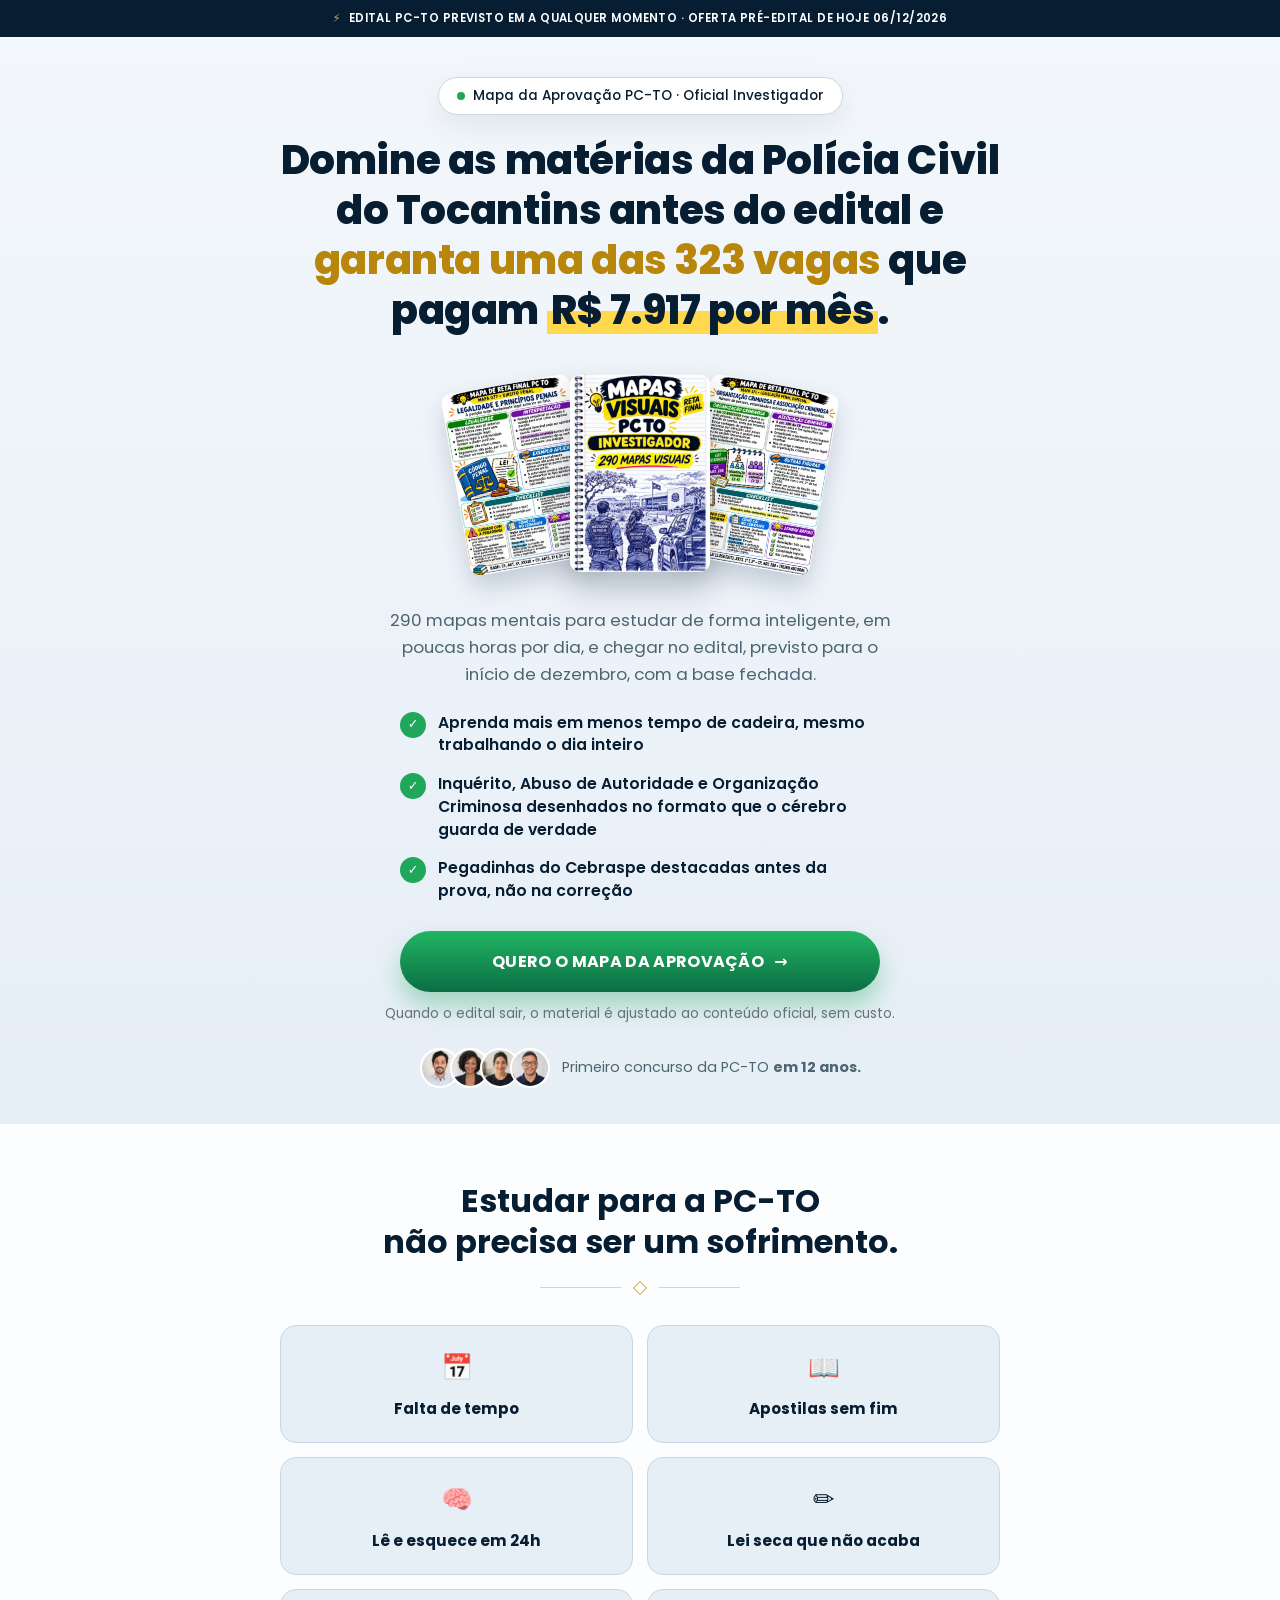
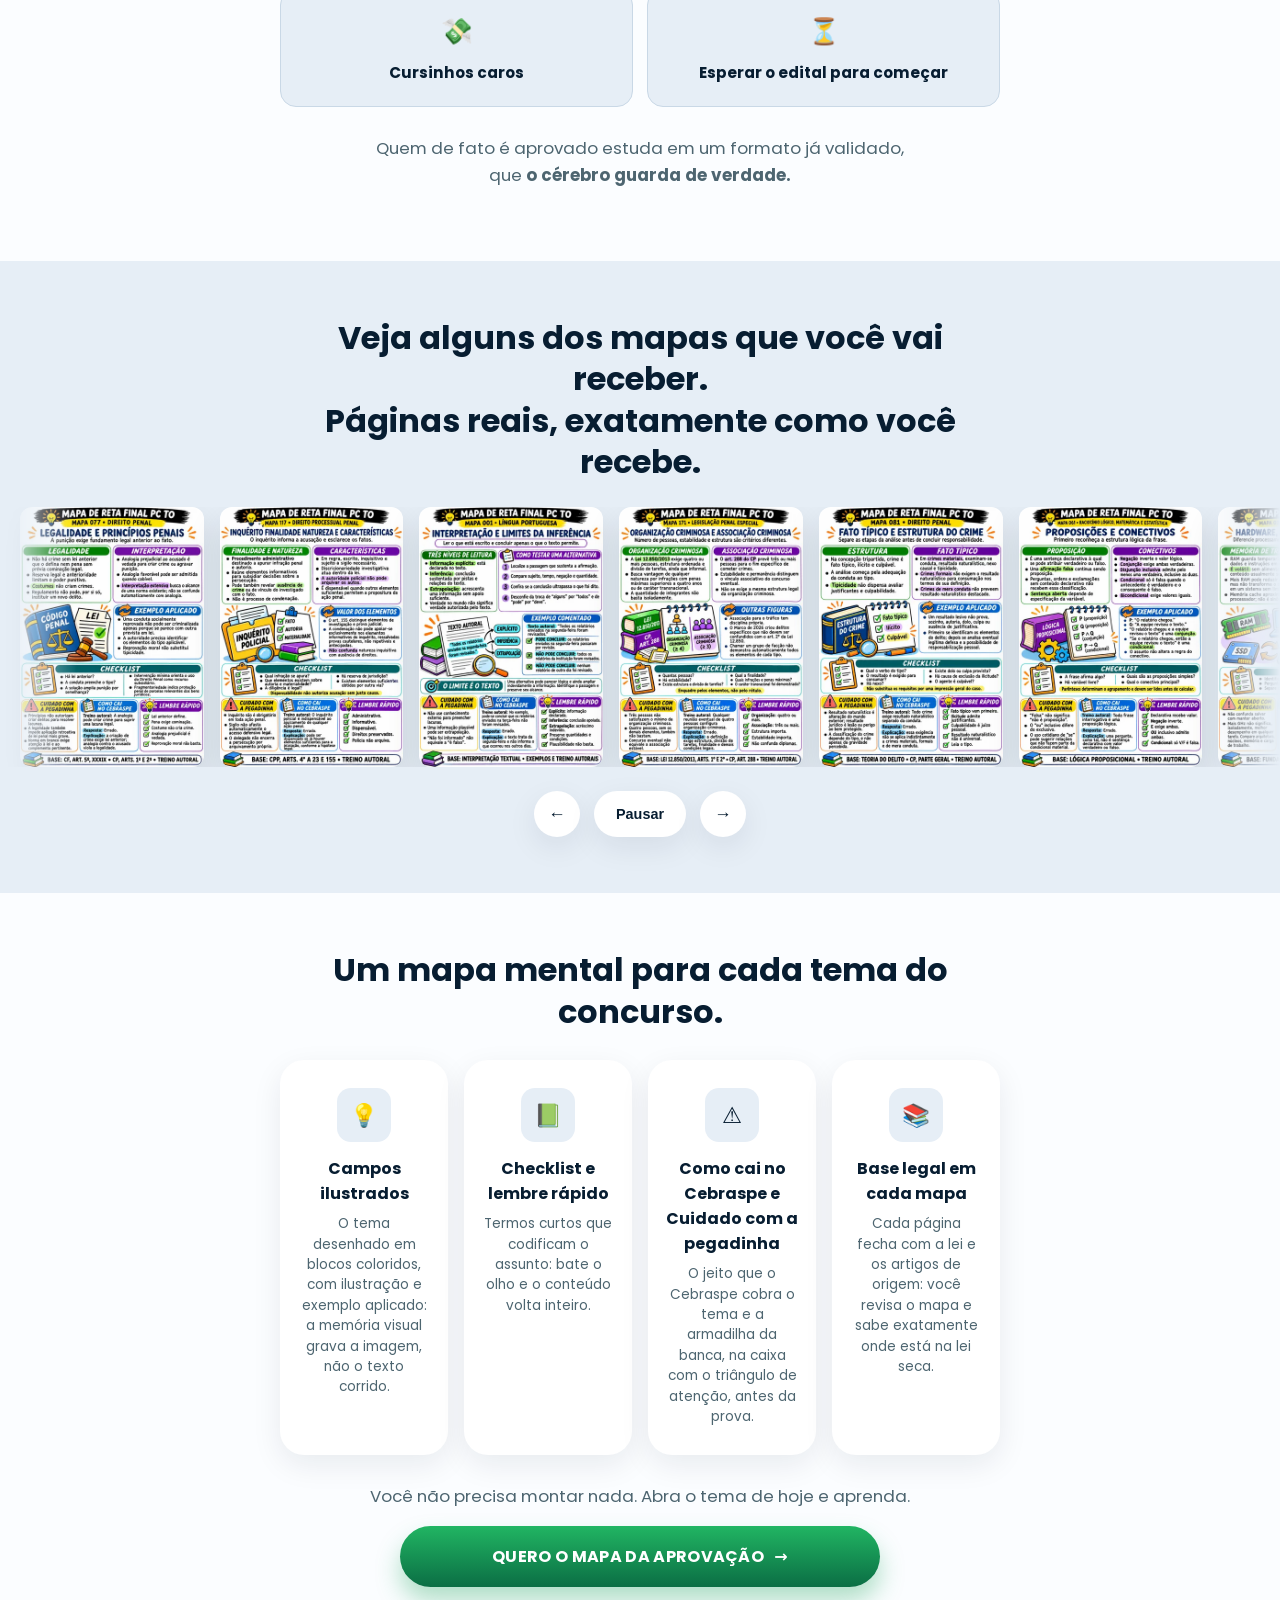
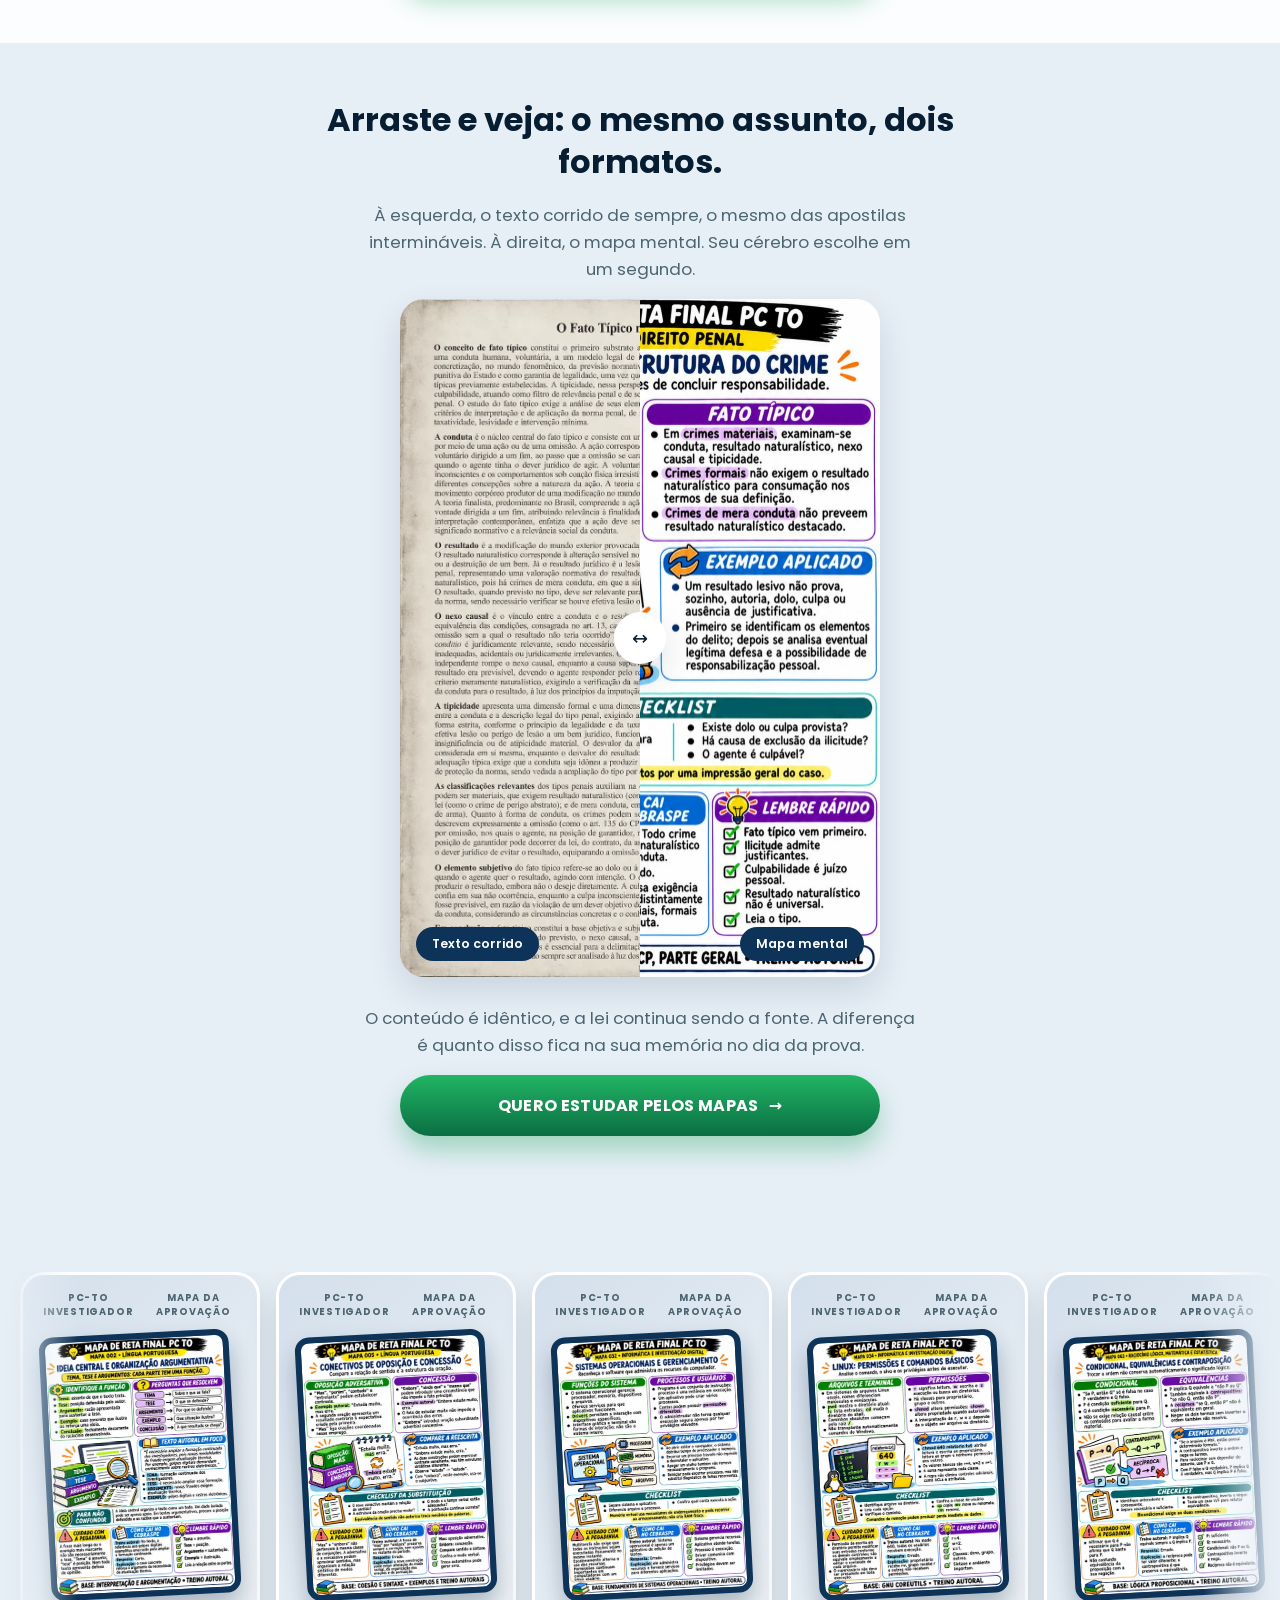
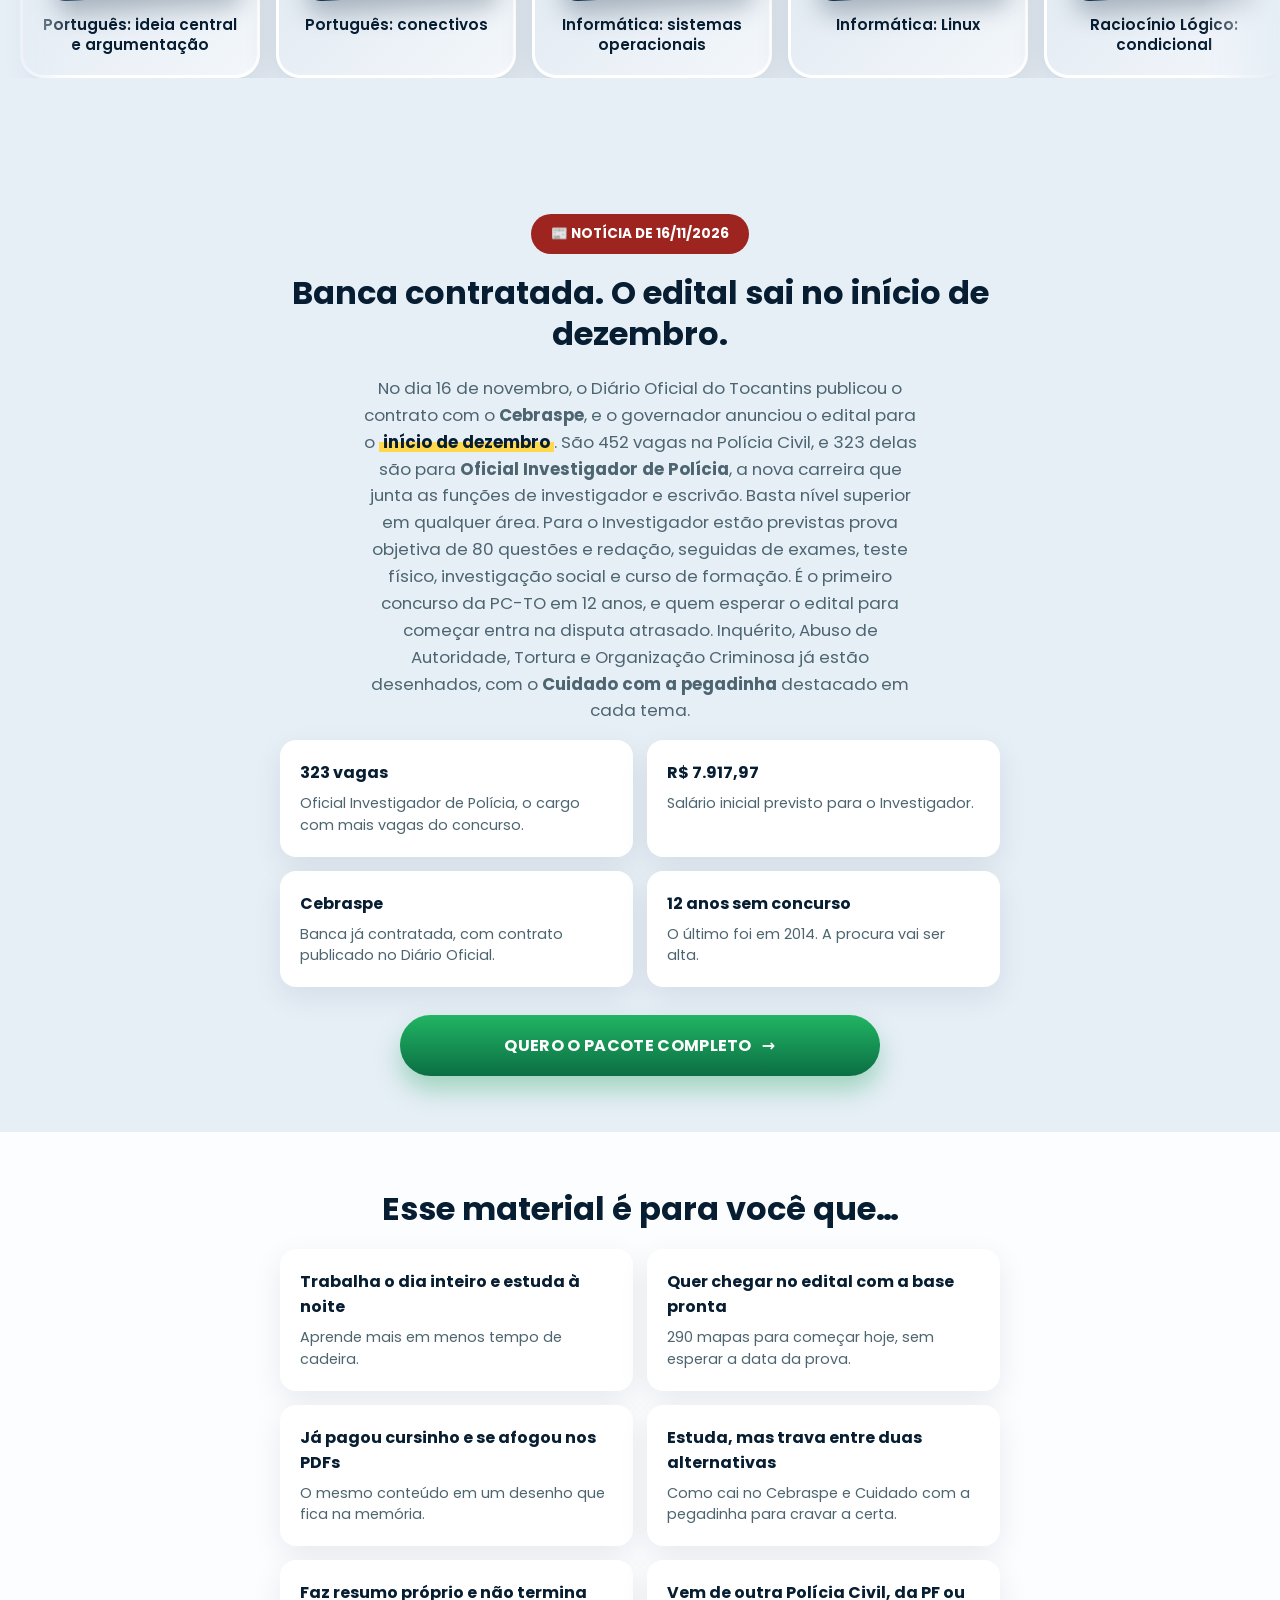
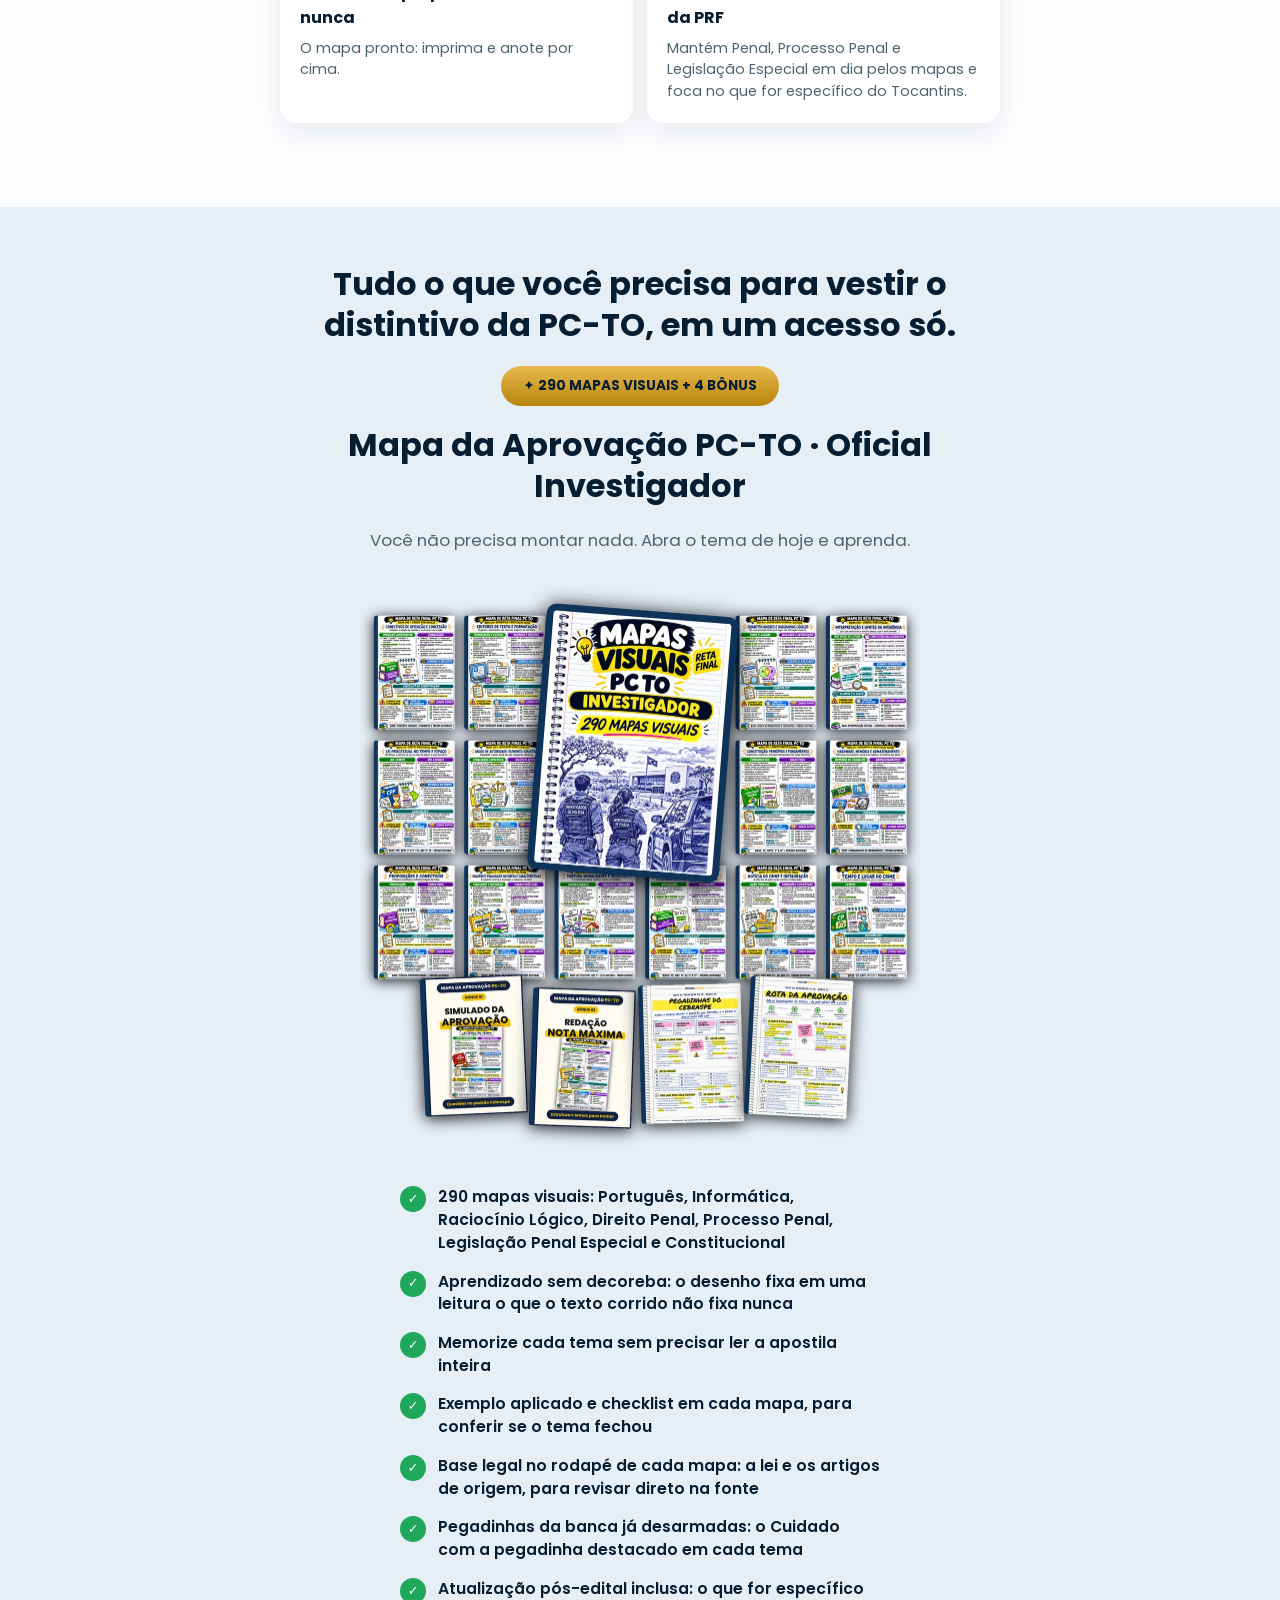
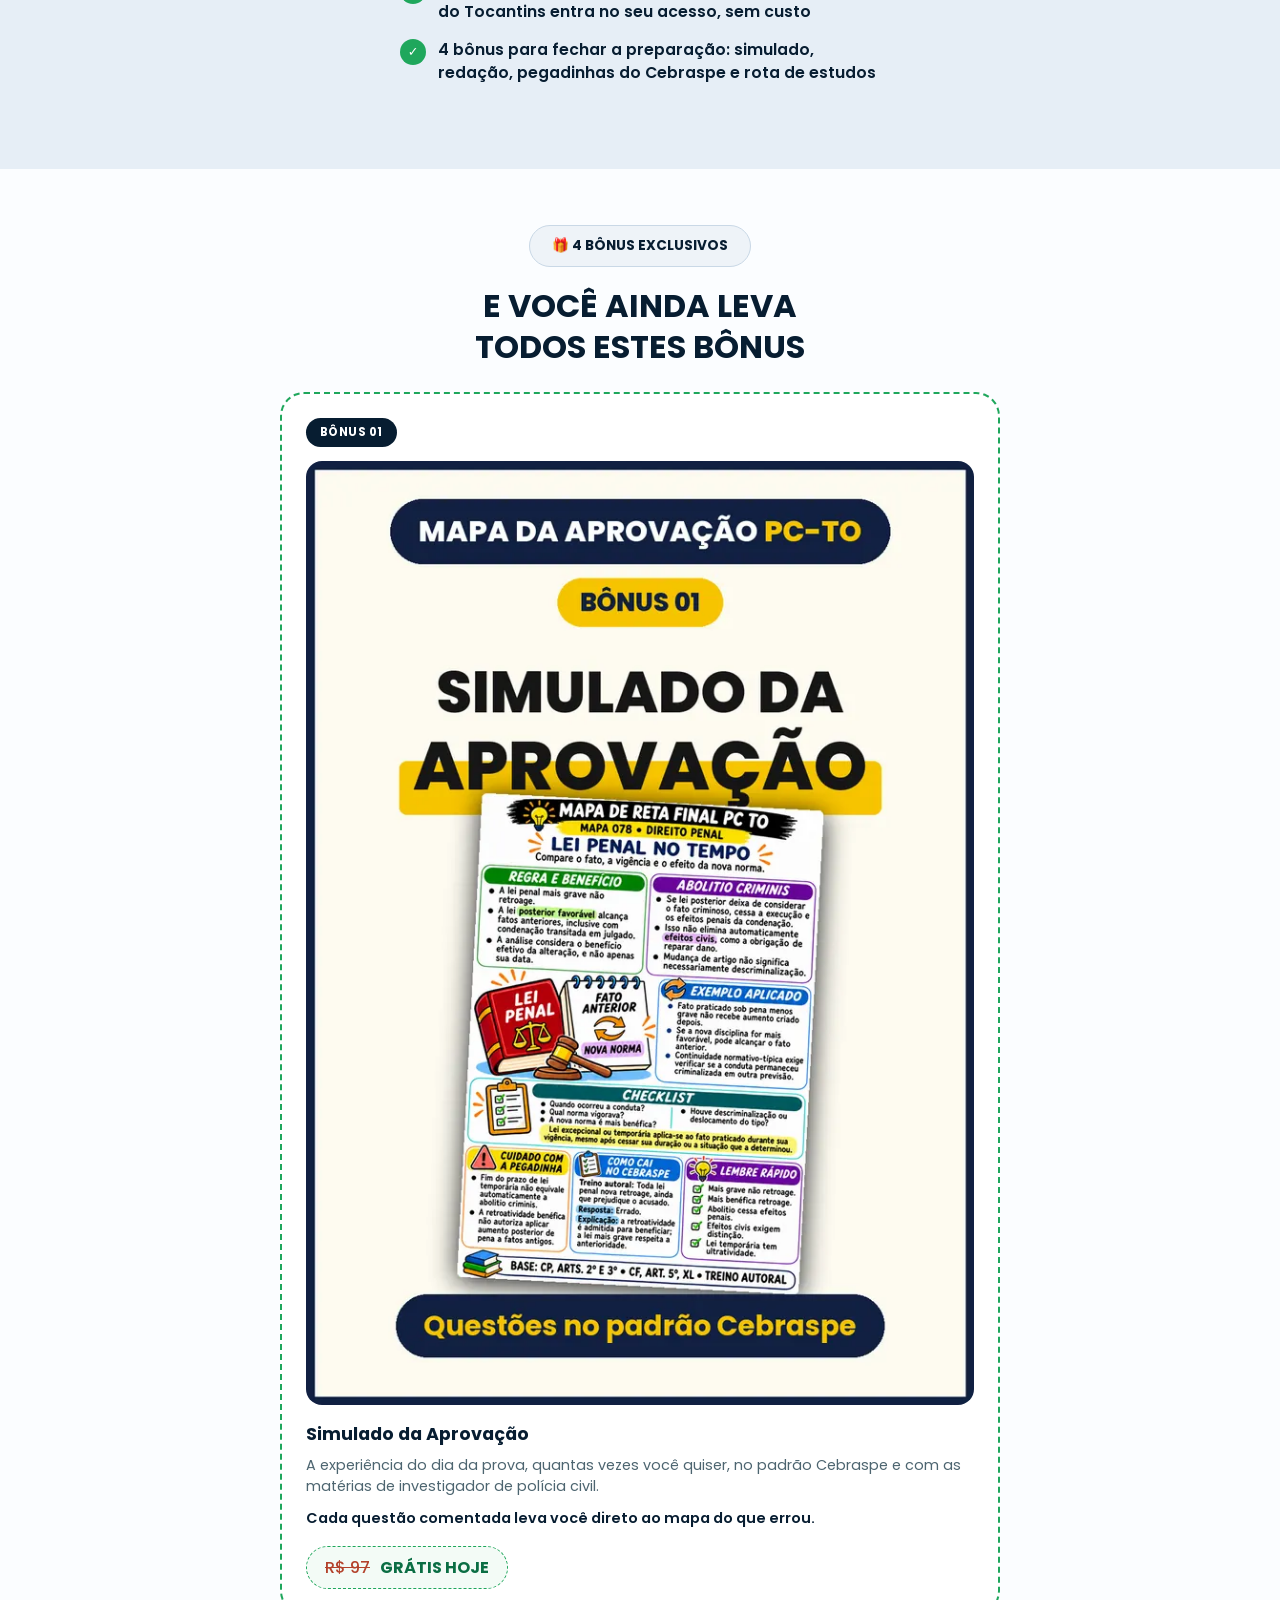
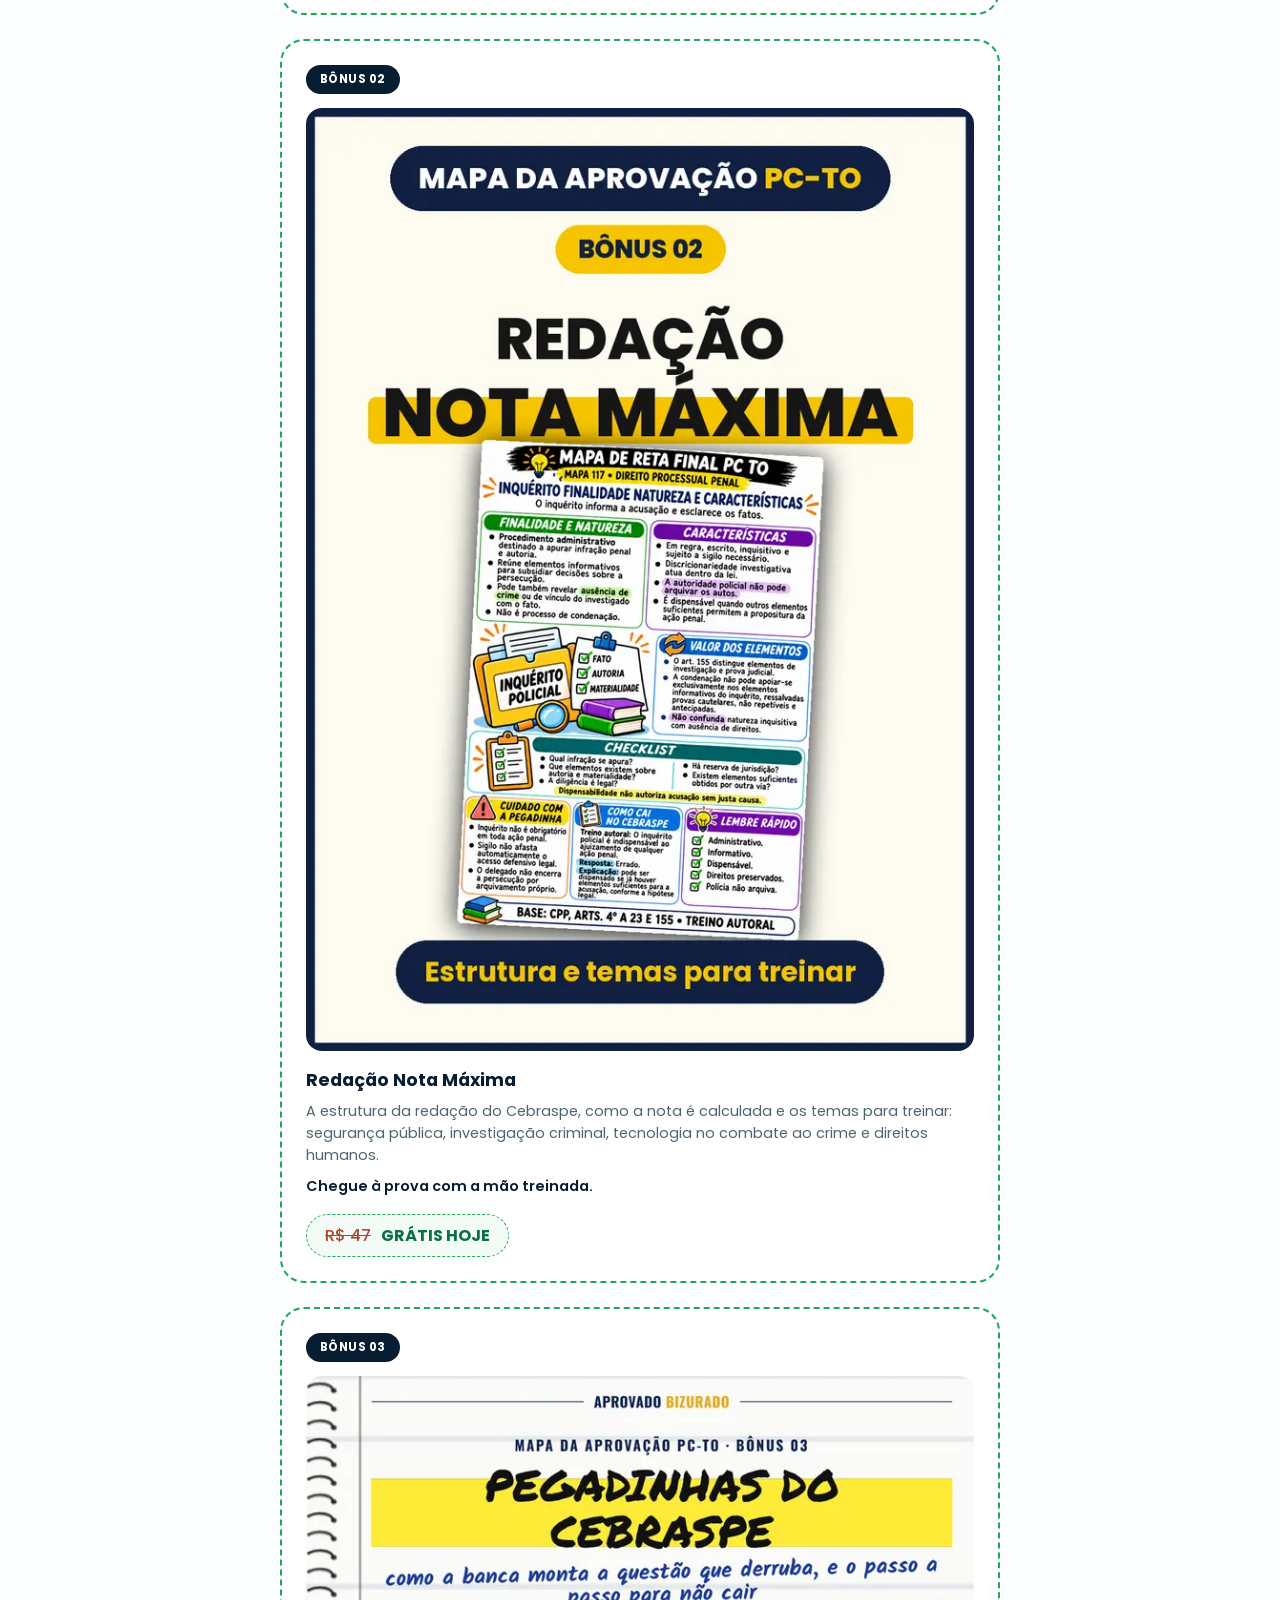
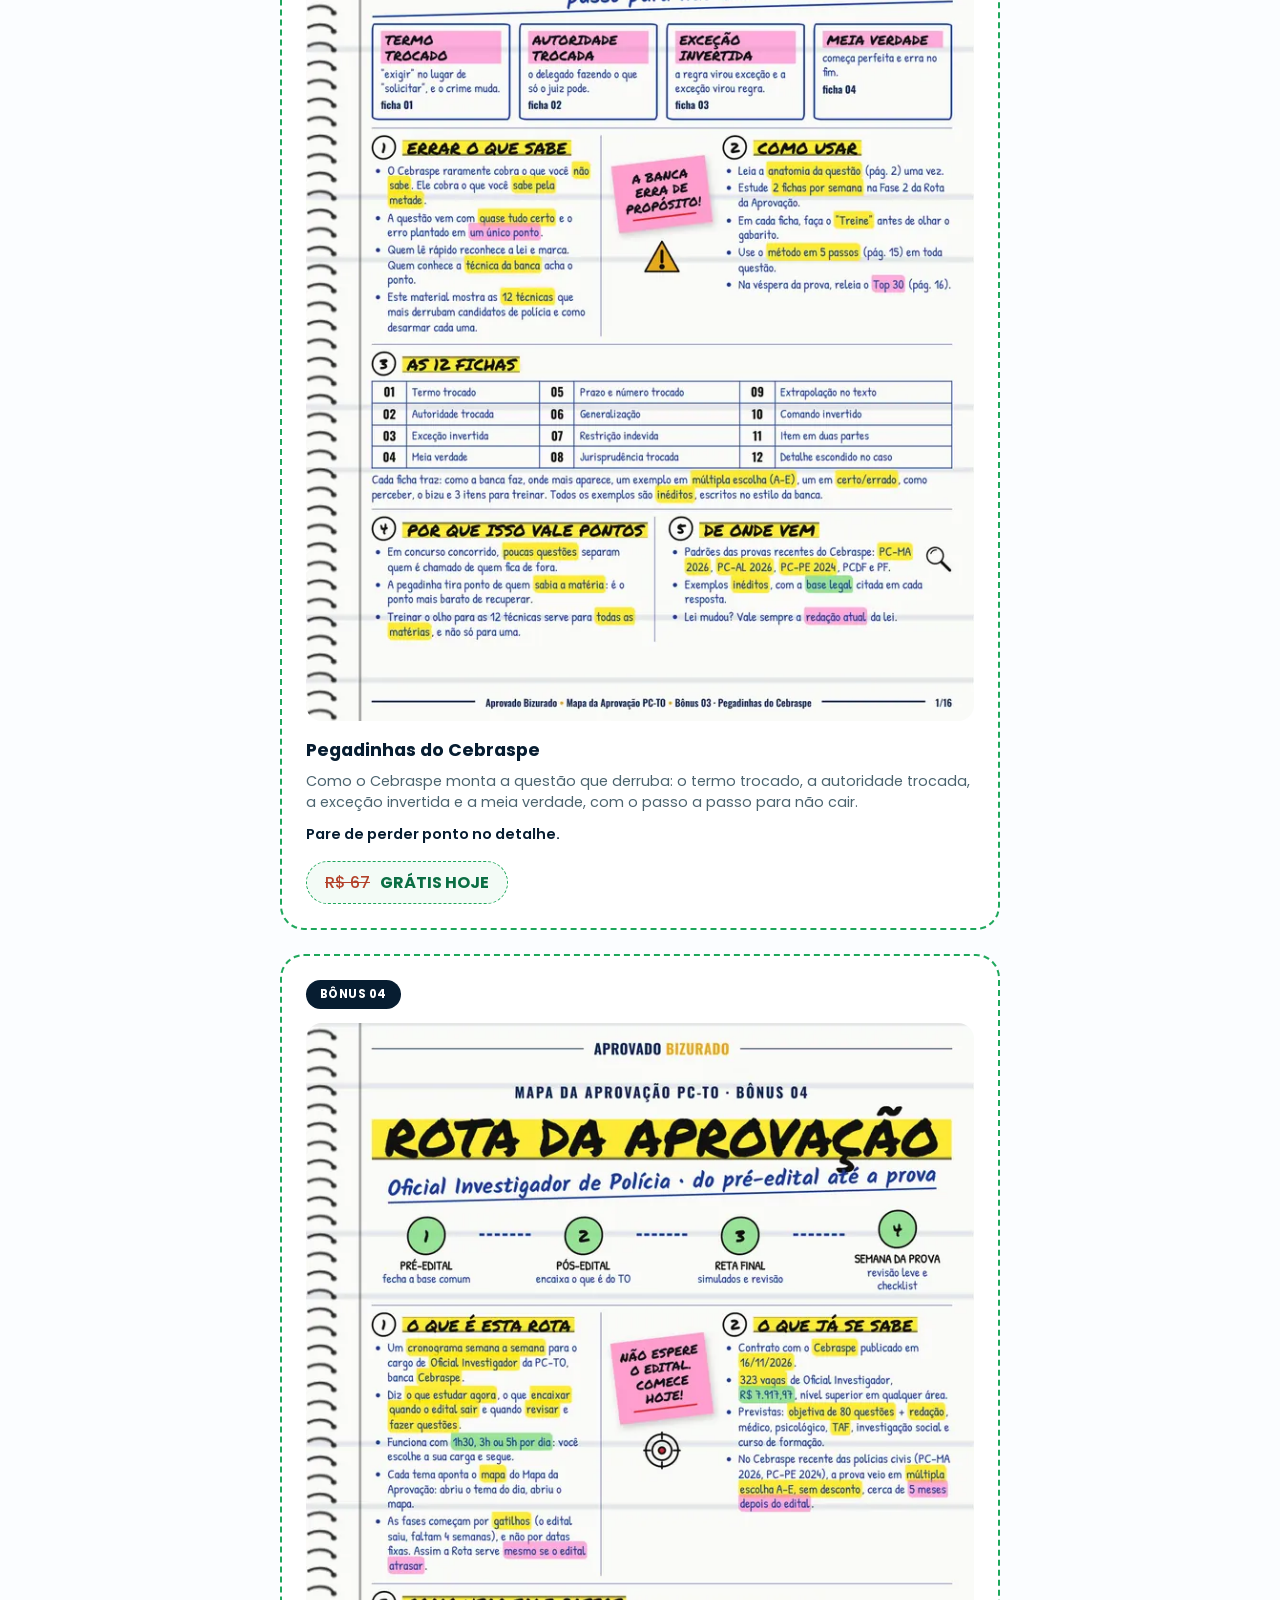
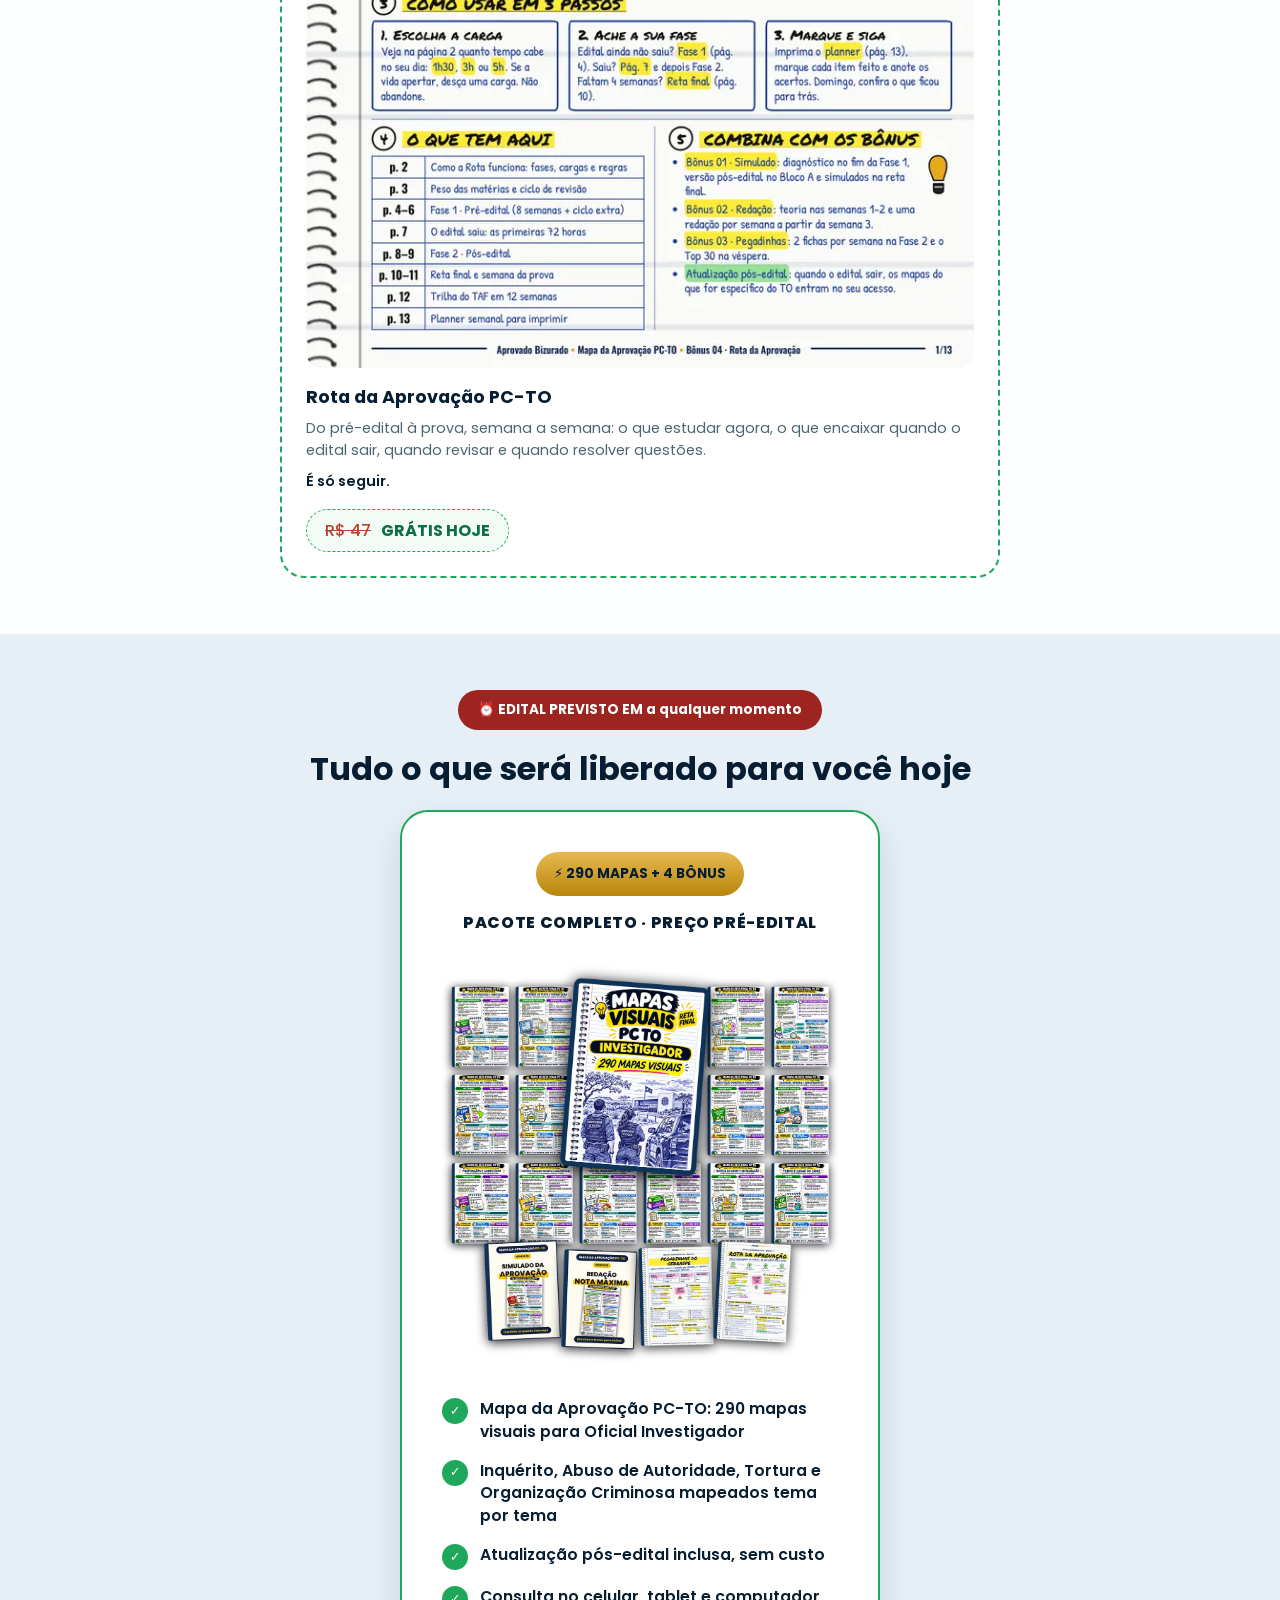
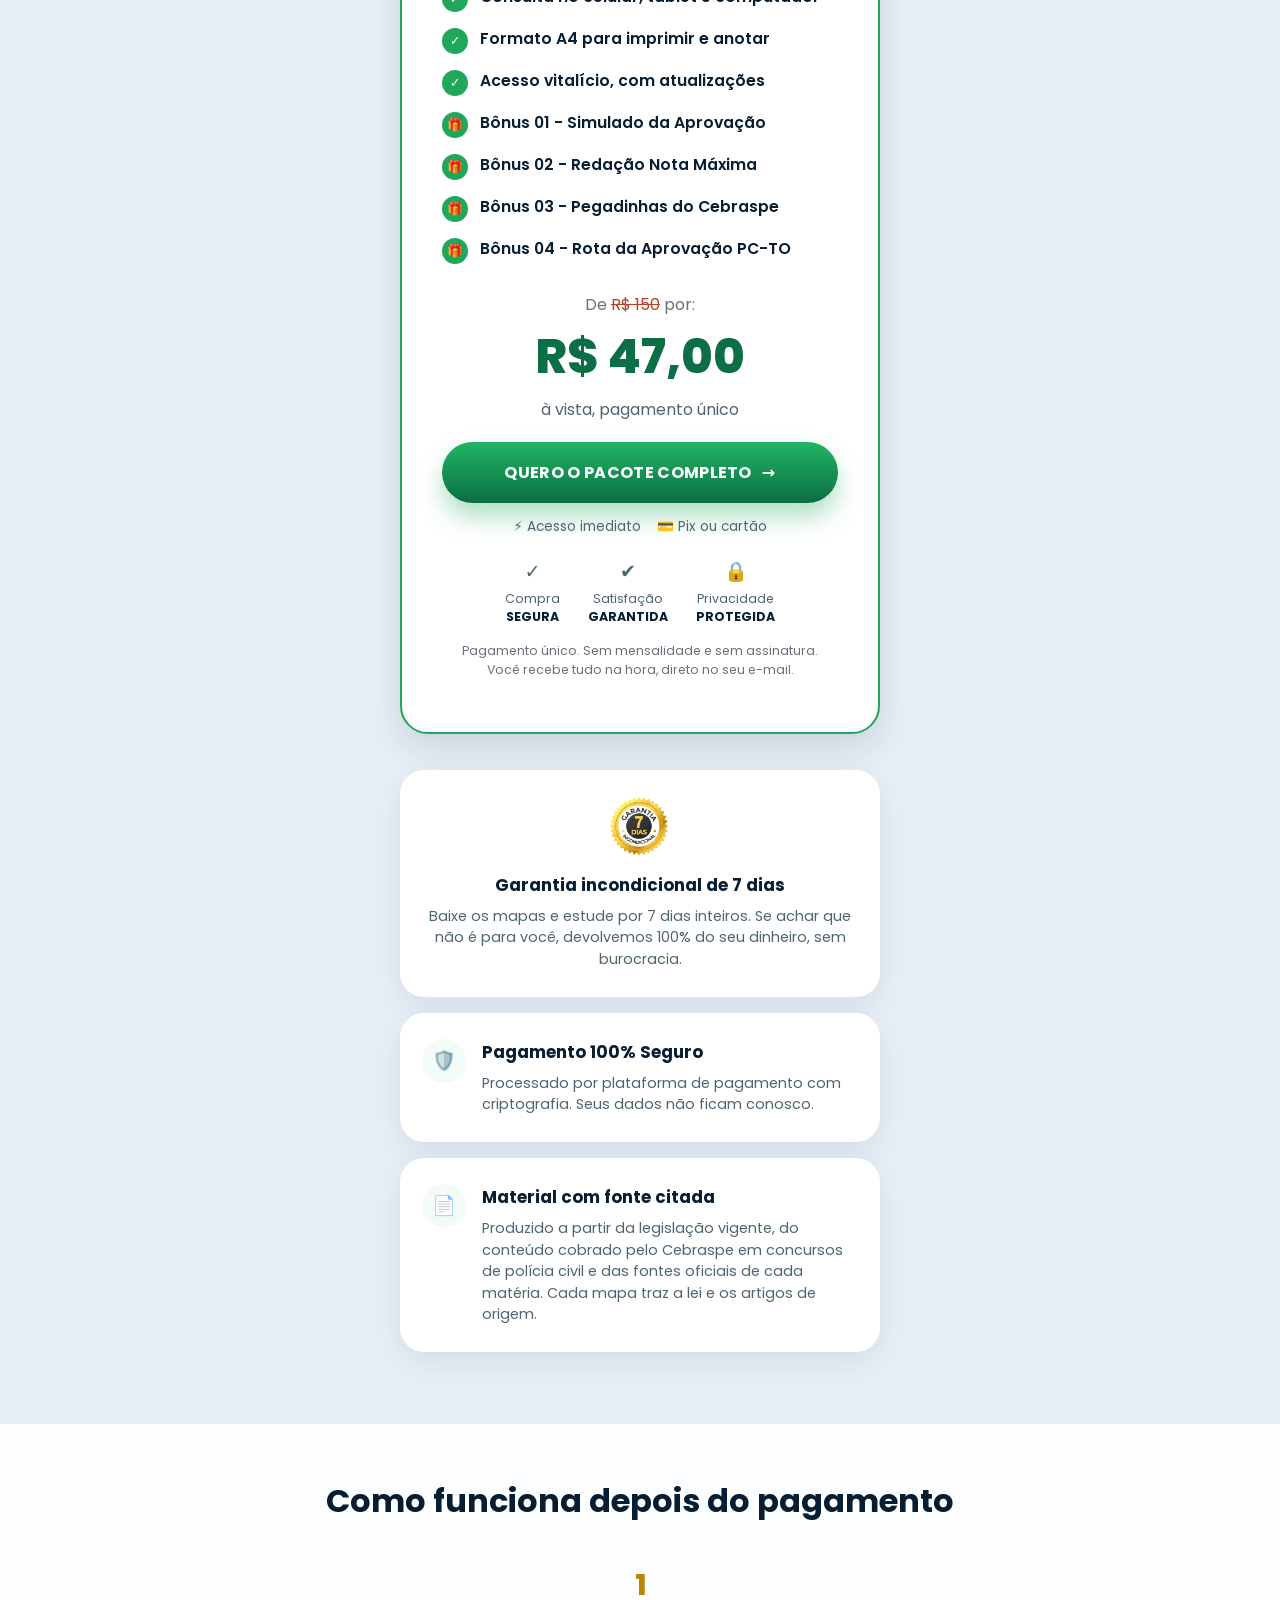
==== commit c9a364e6: "Imagens reais do material PC-TO (capa, 16 mapas, 16 matérias, mockup, bônus) e copy no molde da PCBA" ====
--- a/index.html
+++ b/index.html
@@ -4,7 +4,7 @@
 <meta charset="UTF-8" />
 <meta name="viewport" content="width=device-width, initial-scale=1.0" />
 <title>Mapa da Aprovação PC-TO Investigador | Comece antes do edital</title>
-<meta name="description" content="Mapas visuais para Oficial Investigador da Polícia Civil do Tocantins. 323 vagas, R$ 7.917,97, banca Cebraspe. Edital previsto para o início de dezembro." />
+<meta name="description" content="290 mapas visuais para Oficial Investigador da Polícia Civil do Tocantins. 323 vagas, R$ 7.917,97, banca Cebraspe. Edital previsto para o início de dezembro." />
 <meta name="theme-color" content="#071D31" />
 <meta name="robots" content="noindex,nofollow" />
 <link rel="icon" href="/favicon.ico" sizes="any" />
@@ -15,15 +15,15 @@
 <meta property="og:locale" content="pt_BR" />
 <meta property="og:site_name" content="Mapa da Aprovação PC-TO Investigador" />
 <meta property="og:title" content="Mapa da Aprovação PC-TO Investigador | Comece antes do edital" />
-<meta property="og:description" content="323 vagas de Oficial Investigador, R$ 7.917,97 e Cebraspe já contratado. O edital está previsto para o início de dezembro. Comece hoje pelos mapas." />
+<meta property="og:description" content="290 mapas visuais para Oficial Investigador da PC-TO. 323 vagas, R$ 7.917,97 e Cebraspe já contratado. Edital previsto para o início de dezembro." />
 <meta property="og:url" content="https://pcto.aprovadobizurado.com.br/" />
 <meta property="og:image" content="https://pcto.aprovadobizurado.com.br/assets/img/og-image.jpg" />
 <meta property="og:image:width" content="1200" />
 <meta property="og:image:height" content="630" />
-<meta property="og:image:alt" content="Mapa da Aprovação PC-TO: mapas visuais para Oficial Investigador" />
+<meta property="og:image:alt" content="Mapa da Aprovação PC-TO: 290 mapas visuais para Oficial Investigador" />
 <meta name="twitter:card" content="summary_large_image" />
 <meta name="twitter:title" content="Mapa da Aprovação PC-TO Investigador | Comece antes do edital" />
-<meta name="twitter:description" content="323 vagas de Oficial Investigador, R$ 7.917,97 e Cebraspe já contratado. O edital está previsto para o início de dezembro. Comece hoje pelos mapas." />
+<meta name="twitter:description" content="290 mapas visuais para Oficial Investigador da PC-TO. 323 vagas, R$ 7.917,97 e Cebraspe já contratado. Edital previsto para o início de dezembro." />
 <meta name="twitter:image" content="https://pcto.aprovadobizurado.com.br/assets/img/og-image.jpg" />
 <!-- Trackzeira (projeto PC Tocantins p_8c14dd1b): UTMs, sck/xcod no checkout Hotmart e pixel (configurado no painel) -->
 <script src="https://trackzeira.com.br/s.php?id=p_8c14dd1b" async></script>
@@ -48,24 +48,26 @@
     </div>
 
     <h1 class="hero__title">
-      O governador anunciou o edital da Polícia Civil do Tocantins para o início de dezembro. <span class="text-accent">São 323 vagas de Investigador</span> pagando <span class="grifo">R$ 7.917 por mês</span>.
+      Domine as matérias da Polícia Civil do Tocantins antes do edital e <span class="text-accent">garanta uma das 323 vagas</span> que pagam <span class="grifo">R$ 7.917 por mês</span>.
     </h1>
 
-    <div class="hero__mockup">
-      <img src="/assets/img/mockup-produto.webp?v=3" alt="Mapa da Aprovação PC-TO Investigador: capa e mapas do material" width="1200" height="800" fetchpriority="high" />
+    <div class="hero__art">
+      <img class="hero__art-side hero__art-side--left" src="/assets/img/mapa-002.webp" alt="Mapa mental de exemplo do material: legalidade e princípios penais" />
+      <img class="hero__art-cover" src="/assets/img/capa.webp" alt="Capa do Mapa da Aprovação PC-TO: 290 mapas visuais para Investigador" fetchpriority="high" />
+      <img class="hero__art-side hero__art-side--right" src="/assets/img/mapa-005.webp" alt="Mapa mental de exemplo do material: organização criminosa" />
     </div>
 
     <p class="hero__subtitle">
-      Quem começa agora chega no edital com a base fechada. Quem espera o edital sair começa com semanas de atraso. Mapas mentais de todas as matérias para estudar em poucas horas por dia.
+      290 mapas mentais para estudar de forma inteligente, em poucas horas por dia, e chegar no edital, previsto para o início de dezembro, com a base fechada.
     </p>
 
     <ul class="checklist">
-      <li><span class="checklist__icon">✓</span> Comece hoje pelas matérias que caem em todo concurso de polícia civil, sem esperar o edital</li>
       <li><span class="checklist__icon">✓</span> Aprenda mais em menos tempo de cadeira, mesmo trabalhando o dia inteiro</li>
+      <li><span class="checklist__icon">✓</span> Inquérito, Abuso de Autoridade e Organização Criminosa desenhados no formato que o cérebro guarda de verdade</li>
       <li><span class="checklist__icon">✓</span> Pegadinhas do Cebraspe destacadas antes da prova, não na correção</li>
     </ul>
 
-    <a href="#previas" class="btn btn--green btn--block">QUERO COMEÇAR ANTES DO EDITAL <span class="btn__arrow">→</span></a>
+    <a href="#previas" class="btn btn--green btn--block">QUERO O MAPA DA APROVAÇÃO <span class="btn__arrow">→</span></a>
     <p class="hero__note">Quando o edital sair, o material é ajustado ao conteúdo oficial, sem custo.</p>
 
     <div class="trustrow">
@@ -79,23 +81,6 @@
     </div>
   </div>
 </header>
-
-<!-- ===== NOTÍCIA / URGÊNCIA PRÉ-EDITAL ===== -->
-<section class="section section--alt">
-  <div class="container text-center">
-    <span class="countdown-pill">📰 NOTÍCIA DE 16/11/2026</span>
-    <h2 class="h2">Banca contratada. Edital previsto para o início de dezembro.</h2>
-    <p class="lead">No dia 16 de novembro, o Diário Oficial do Tocantins publicou o contrato com o <strong>Cebraspe</strong>, e o governador anunciou o edital para o <strong class="grifo">início de dezembro</strong>. São 452 vagas na Polícia Civil, e 323 delas são para <strong>Oficial Investigador de Polícia</strong>, a nova carreira que junta as funções de investigador e escrivão. Basta nível superior em qualquer área.</p>
-    <div class="grid-2 grid-2--info">
-      <div class="info-card"><h3>323 vagas</h3><p>Oficial Investigador de Polícia, o cargo com mais vagas do concurso.</p></div>
-      <div class="info-card"><h3>R$ 7.917,97</h3><p>Salário inicial previsto para o Investigador.</p></div>
-      <div class="info-card"><h3>Cebraspe</h3><p>Banca já contratada, com contrato publicado no Diário Oficial.</p></div>
-      <div class="info-card"><h3>12 anos sem concurso</h3><p>O último foi em 2014. A procura vai ser alta.</p></div>
-    </div>
-    <p class="lead">Edital previsto em <strong data-dias-edital>16 dias</strong>. Esse tempo é a sua vantagem: quem fecha a base agora usa o período de inscrição para revisar, enquanto os outros ainda estão comprando material.</p>
-    <a href="#oferta" class="btn btn--green btn--block">QUERO SAIR NA FRENTE <span class="btn__arrow">→</span></a>
-  </div>
-</section>
 
 <!-- ===== DOR ===== -->
 <section class="section">
@@ -142,11 +127,11 @@
       <div class="feature-card">
         <span class="feature-card__icon">💡</span>
         <h3>Campos ilustrados</h3>
-        <p>O tema desenhado em blocos, com ilustração e faixa‑síntese: a memória visual grava a imagem, não o texto corrido.</p>
+        <p>O tema desenhado em blocos coloridos, com ilustração e exemplo aplicado: a memória visual grava a imagem, não o texto corrido.</p>
       </div>
       <div class="feature-card">
         <span class="feature-card__icon">📗</span>
-        <h3>Conceito‑chave e lembre rápido</h3>
+        <h3>Checklist e lembre rápido</h3>
         <p>Termos curtos que codificam o assunto: bate o olho e o conteúdo volta inteiro.</p>
       </div>
       <div class="feature-card">
@@ -176,11 +161,11 @@
   <div class="container">
     <div class="compare" id="compare">
       <div class="compare__after">
-        <img src="/assets/img/comparador-mapa.webp" alt="Mapa mental de exemplo" loading="lazy" />
+        <img src="/assets/img/comparador-mapa.webp" alt="Mapa mental: Fato Típico e Estrutura do Crime (Direito Penal)" loading="lazy" />
         <span class="compare__tag compare__tag--right">Mapa mental</span>
       </div>
       <div class="compare__before" id="compare-before">
-        <img class="compare__textimg" src="/assets/img/texto-corrido.webp" alt="Texto corrido de exemplo" loading="lazy" />
+        <img class="compare__textimg" src="/assets/img/texto-corrido.webp" alt="Texto corrido: O Fato Típico no Direito Penal" loading="lazy" />
         <span class="compare__tag compare__tag--left">Texto corrido</span>
       </div>
       <div class="compare__handle" id="compare-handle"><span>↔</span></div>
@@ -200,56 +185,62 @@
   </div>
 </section>
 
-<!-- ===== POR QUE COMEÇAR AGORA ===== -->
+<!-- ===== URGÊNCIA / EDITAL ===== -->
+<section class="section section--alt">
+  <div class="container text-center">
+    <span class="countdown-pill">📰 NOTÍCIA DE 16/11/2026</span>
+    <h2 class="h2">Banca contratada. O edital sai no início de dezembro.</h2>
+    <p class="lead">No dia 16 de novembro, o Diário Oficial do Tocantins publicou o contrato com o <strong>Cebraspe</strong>, e o governador anunciou o edital para o <strong class="grifo">início de dezembro</strong>. São 452 vagas na Polícia Civil, e 323 delas são para <strong>Oficial Investigador de Polícia</strong>, a nova carreira que junta as funções de investigador e escrivão. Basta nível superior em qualquer área. Para o Investigador estão previstas prova objetiva de 80 questões e redação, seguidas de exames, teste físico, investigação social e curso de formação. É o primeiro concurso da PC-TO em 12 anos, e quem esperar o edital para começar entra na disputa atrasado. Inquérito, Abuso de Autoridade, Tortura e Organização Criminosa já estão desenhados, com o <strong>Cuidado com a pegadinha</strong> destacado em cada tema.</p>
+    <div class="grid-2 grid-2--info">
+      <div class="info-card"><h3>323 vagas</h3><p>Oficial Investigador de Polícia, o cargo com mais vagas do concurso.</p></div>
+      <div class="info-card"><h3>R$ 7.917,97</h3><p>Salário inicial previsto para o Investigador.</p></div>
+      <div class="info-card"><h3>Cebraspe</h3><p>Banca já contratada, com contrato publicado no Diário Oficial.</p></div>
+      <div class="info-card"><h3>12 anos sem concurso</h3><p>O último foi em 2014. A procura vai ser alta.</p></div>
+    </div>
+    <a href="#oferta" class="btn btn--green btn--block">QUERO O PACOTE COMPLETO <span class="btn__arrow">→</span></a>
+  </div>
+</section>
+
+<!-- ===== PARA QUEM É ===== -->
 <section class="section">
-  <div class="container text-center">
-    <h2 class="h2">Por que começar antes do edital?</h2>
-    <p class="lead">Porque o que cai na prova de investigador de polícia civil não muda de um estado para outro: <strong>Português, Constitucional, Administrativo, Penal, Processo Penal e Legislação Penal Especial</strong> estão em todo concurso da área. Essa é a base que você fecha agora. Quando o edital sair, você só completa o que for específico do Tocantins.</p>
-    <p class="lead">E não é só a objetiva. Para o Investigador estão previstas prova objetiva de 80 questões, redação, exames médico e psicológico, teste físico, investigação social e curso de formação. Quem chega no edital com a teoria fechada tem tempo de sobra para treinar a redação e o físico.</p>
-    <a href="#oferta" class="btn btn--green btn--block">QUERO O PACOTE COMPLETO <span class="btn__arrow">→</span></a>
-  </div>
-</section>
-
-<!-- ===== PARA QUEM É ===== -->
-<section class="section section--alt">
   <div class="container text-center">
     <h2 class="h2">Esse material é para você que…</h2>
     <div class="grid-2 grid-2--info">
       <div class="info-card"><h3>Trabalha o dia inteiro e estuda à noite</h3><p>Aprende mais em menos tempo de cadeira.</p></div>
-      <div class="info-card"><h3>Quer chegar no edital com a base pronta</h3><p>As matérias de todo concurso policial já mapeadas, hoje.</p></div>
+      <div class="info-card"><h3>Quer chegar no edital com a base pronta</h3><p>290 mapas para começar hoje, sem esperar a data da prova.</p></div>
       <div class="info-card"><h3>Já pagou cursinho e se afogou nos PDFs</h3><p>O mesmo conteúdo em um desenho que fica na memória.</p></div>
-      <div class="info-card"><h3>Estuda, mas trava na hora da questão</h3><p>Conceito‑chave e Cuidado com a pegadinha para cravar a certa.</p></div>
+      <div class="info-card"><h3>Estuda, mas trava entre duas alternativas</h3><p>Como cai no Cebraspe e Cuidado com a pegadinha para cravar a certa.</p></div>
       <div class="info-card"><h3>Faz resumo próprio e não termina nunca</h3><p>O mapa pronto: imprima e anote por cima.</p></div>
-      <div class="info-card"><h3>Vem de outro concurso policial</h3><p>Mantém a base em dia pelos mapas e foca no que for específico da PC-TO.</p></div>
+      <div class="info-card"><h3>Vem de outra Polícia Civil, da PF ou da PRF</h3><p>Mantém Penal, Processo Penal e Legislação Especial em dia pelos mapas e foca no que for específico do Tocantins.</p></div>
     </div>
   </div>
 </section>
 
 <!-- ===== PACOTE / STACK ===== -->
-<section class="section">
+<section class="section section--alt">
   <div class="container text-center">
     <h2 class="h2">Tudo o que você precisa para vestir o distintivo da PC-TO, em um acesso só.</h2>
-    <span class="eyebrow-badge">✦ MAPAS VISUAIS + SIMULADO</span>
+    <span class="eyebrow-badge">✦ 290 MAPAS VISUAIS + 4 BÔNUS</span>
     <h2 class="h2">Mapa da Aprovação PC-TO · Oficial Investigador</h2>
     <p class="lead">Você não precisa montar nada. Abra o tema de hoje e aprenda.</p>
 
     <div class="stack-art" id="stack-art"></div>
 
     <ul class="checklist checklist--left">
-      <li><span class="checklist__icon">✓</span> Todas as matérias da base de investigador de polícia civil mapeadas, para começar hoje</li>
-      <li><span class="checklist__icon">✓</span> Atualização pós-edital inclusa: o que for específico do Tocantins entra no seu acesso, sem custo</li>
+      <li><span class="checklist__icon">✓</span> 290 mapas visuais: Português, Informática, Raciocínio Lógico, Direito Penal, Processo Penal, Legislação Penal Especial e Constitucional</li>
       <li><span class="checklist__icon">✓</span> Aprendizado sem decoreba: o desenho fixa em uma leitura o que o texto corrido não fixa nunca</li>
-      <li><span class="checklist__icon">✓</span> Simulado no padrão Cebraspe incluso</li>
-      <li><span class="checklist__icon">✓</span> Cada matéria em seu PDF: achou a matéria, achou o mapa</li>
+      <li><span class="checklist__icon">✓</span> Memorize cada tema sem precisar ler a apostila inteira</li>
+      <li><span class="checklist__icon">✓</span> Exemplo aplicado e checklist em cada mapa, para conferir se o tema fechou</li>
       <li><span class="checklist__icon">✓</span> Base legal no rodapé de cada mapa: a lei e os artigos de origem, para revisar direto na fonte</li>
       <li><span class="checklist__icon">✓</span> Pegadinhas da banca já desarmadas: o Cuidado com a pegadinha destacado em cada tema</li>
+      <li><span class="checklist__icon">✓</span> Atualização pós-edital inclusa: o que for específico do Tocantins entra no seu acesso, sem custo</li>
       <li><span class="checklist__icon">✓</span> 4 bônus para fechar a preparação: simulado, redação, pegadinhas do Cebraspe e rota de estudos</li>
     </ul>
   </div>
 </section>
 
 <!-- ===== BÔNUS ===== -->
-<section class="section section--alt">
+<section class="section">
   <div class="container text-center">
     <span class="eyebrow-badge eyebrow-badge--soft">🎁 4 BÔNUS EXCLUSIVOS</span>
     <h2 class="h2">E VOCÊ AINDA LEVA<br />TODOS ESTES BÔNUS</h2>
@@ -257,7 +248,7 @@
     <div class="bonus-list">
       <div class="bonus-card">
         <span class="bonus-card__tag">BÔNUS 01</span>
-        <img src="/assets/img/bonus-01.webp?v=2" alt="Simulado da Aprovação" loading="lazy" />
+        <img src="/assets/img/bonus-01.webp?v=7" alt="Simulado da Aprovação" loading="lazy" />
         <h3>Simulado da Aprovação</h3>
         <p>A experiência do dia da prova, quantas vezes você quiser, no padrão Cebraspe e com as matérias de investigador de polícia civil.</p>
         <p class="bonus-card__extra">Cada questão comentada leva você direto ao mapa do que errou.</p>
@@ -266,7 +257,7 @@
 
       <div class="bonus-card">
         <span class="bonus-card__tag">BÔNUS 02</span>
-        <img src="/assets/img/bonus-02.webp?v=2" alt="Redação Nota Máxima" loading="lazy" />
+        <img src="/assets/img/bonus-02.webp?v=7" alt="Redação Nota Máxima" loading="lazy" />
         <h3>Redação Nota Máxima</h3>
         <p>A estrutura da redação do Cebraspe, como a nota é calculada e os temas para treinar: segurança pública, investigação criminal, tecnologia no combate ao crime e direitos humanos.</p>
         <p class="bonus-card__extra">Chegue à prova com a mão treinada.</p>
@@ -275,16 +266,16 @@
 
       <div class="bonus-card">
         <span class="bonus-card__tag">BÔNUS 03</span>
-        <img src="/assets/img/bonus-03.webp?v=2" alt="Pegadinhas do Cebraspe" loading="lazy" />
+        <img src="/assets/img/bonus-03.webp?v=7" alt="Pegadinhas do Cebraspe" loading="lazy" />
         <h3>Pegadinhas do Cebraspe</h3>
-        <p>Como o Cebraspe monta a questão que derruba: a troca de termo, a autoridade trocada, a exceção invertida e a meia verdade, com o passo a passo para não cair.</p>
+        <p>Como o Cebraspe monta a questão que derruba: o termo trocado, a autoridade trocada, a exceção invertida e a meia verdade, com o passo a passo para não cair.</p>
         <p class="bonus-card__extra">Pare de perder ponto no detalhe.</p>
         <div class="bonus-card__price"><s>R$ 67</s> <strong>GRÁTIS HOJE</strong></div>
       </div>
 
       <div class="bonus-card">
         <span class="bonus-card__tag">BÔNUS 04</span>
-        <img src="/assets/img/bonus-04.webp?v=2" alt="Rota da Aprovação PC-TO" loading="lazy" />
+        <img src="/assets/img/bonus-04.webp?v=7" alt="Rota da Aprovação PC-TO" loading="lazy" />
         <h3>Rota da Aprovação PC-TO</h3>
         <p>Do pré-edital à prova, semana a semana: o que estudar agora, o que encaixar quando o edital sair, quando revisar e quando resolver questões.</p>
         <p class="bonus-card__extra">É só seguir.</p>
@@ -295,19 +286,20 @@
 </section>
 
 <!-- ===== OFERTA / PREÇO ===== -->
-<section class="section" id="oferta">
+<section class="section section--alt" id="oferta">
   <div class="container text-center">
     <span class="countdown-pill">⏰ EDITAL PREVISTO EM <strong data-dias-edital>16 dias</strong></span>
     <h2 class="h2">Tudo o que será liberado para você hoje</h2>
 
     <div class="price-card">
-      <span class="price-card__pill">⚡ MAPAS + SIMULADO + 4 BÔNUS</span>
+      <span class="price-card__pill">⚡ 290 MAPAS + 4 BÔNUS</span>
       <p class="price-card__label">PACOTE COMPLETO · PREÇO PRÉ-EDITAL</p>
 
       <div class="stack-art stack-art--small" id="stack-art-2"></div>
 
       <ul class="checklist checklist--left">
-        <li><span class="checklist__icon">✓</span> Mapa da Aprovação PC-TO · Oficial Investigador</li>
+        <li><span class="checklist__icon">✓</span> Mapa da Aprovação PC-TO: 290 mapas visuais para Oficial Investigador</li>
+        <li><span class="checklist__icon">✓</span> Inquérito, Abuso de Autoridade, Tortura e Organização Criminosa mapeados tema por tema</li>
         <li><span class="checklist__icon">✓</span> Atualização pós-edital inclusa, sem custo</li>
         <li><span class="checklist__icon">✓</span> Consulta no celular, tablet e computador</li>
         <li><span class="checklist__icon">✓</span> Formato A4 para imprimir e anotar</li>
@@ -322,7 +314,6 @@
       <p class="price-card__now">R$ 47,00</p>
       <p class="price-card__installments">à vista, pagamento único</p>
 
-      <!-- CHECKOUT: Hotmart, produto PC-TO 9021723 (a tag da Trackzeira acrescenta o sck sozinha) -->
       <a href="https://pay.hotmart.com/I108578562M?checkoutMode=10" class="btn btn--green btn--block" id="checkout-btn">QUERO O PACOTE COMPLETO <span class="btn__arrow">→</span></a>
 
       <p class="price-card__mini">⚡ Acesso imediato &nbsp;&nbsp; 💳 Pix ou cartão</p>
@@ -339,7 +330,7 @@
     <div class="info-box">
       <img class="info-box__seal" src="/assets/img/selo-garantia.webp" alt="Selo de garantia incondicional de 7 dias" loading="lazy" />
       <h3>Garantia incondicional de 7 dias</h3>
-      <p>Baixe o material e estude pelos mapas por 7 dias inteiros. Se achar que não é para você, devolvemos 100% do seu dinheiro, sem burocracia.</p>
+      <p>Baixe os mapas e estude por 7 dias inteiros. Se achar que não é para você, devolvemos 100% do seu dinheiro, sem burocracia.</p>
     </div>
 
     <div class="info-box info-box--row">
@@ -355,7 +346,7 @@
 </section>
 
 <!-- ===== COMO FUNCIONA ===== -->
-<section class="section section--alt">
+<section class="section">
   <div class="container text-center">
     <h2 class="h2">Como funciona depois do pagamento</h2>
 
@@ -370,7 +361,7 @@
 </section>
 
 <!-- ===== FAQ ===== -->
-<section class="section">
+<section class="section section--alt">
   <div class="container">
     <h2 class="h2 text-center">Perguntas frequentes</h2>
 
@@ -388,12 +379,16 @@
         <div class="faq-item__a"><p>Para Oficial Investigador de Polícia da PC-TO: 323 vagas, salário inicial previsto de R$ 7.917,97 e exigência de nível superior em qualquer área. A carreira foi criada pela Lei Estadual nº 4.653/2025 e reúne as funções que antes eram de investigador e de escrivão.</p></div>
       </div>
       <div class="faq-item">
+        <button class="faq-item__q">Serve para Delegado ou Perito?<span class="faq-item__toggle">+</span></button>
+        <div class="faq-item__a"><p>Não. Delegado e Perito têm provas com outras matérias, discursivas próprias e, no caso de Delegado, peça prática e prova oral. Este material foi feito para Oficial Investigador.</p></div>
+      </div>
+      <div class="faq-item">
         <button class="faq-item__q">E se o edital mudar alguma matéria?<span class="faq-item__toggle">+</span></button>
         <div class="faq-item__a"><p>O acesso é vitalício, com atualizações. Matéria nova ou retificação do edital entra no seu acesso, sem pagar nada a mais.</p></div>
       </div>
       <div class="faq-item">
         <button class="faq-item__q">Como recebo o material?<span class="faq-item__toggle">+</span></button>
-        <div class="faq-item__a"><p>Na hora. Assim que o pagamento é aprovado, chega no seu e-mail o acesso aos PDFs e ao simulado. Os demais bônus entram no mesmo acesso conforme ficam prontos.</p></div>
+        <div class="faq-item__a"><p>Na hora. Assim que o pagamento é aprovado, chega no seu e-mail o acesso aos mapas em PDF. Os bônus entram no mesmo acesso conforme ficam prontos.</p></div>
       </div>
       <div class="faq-item">
         <button class="faq-item__q">É físico ou digital?<span class="faq-item__toggle">+</span></button>
@@ -404,8 +399,12 @@
         <div class="faq-item__a"><p>Serve, e é o uso mais comum: o cursinho apresenta, o mapa fixa. Você fecha a teoria e usa o mapa para fixar o tema em minutos.</p></div>
       </div>
       <div class="faq-item">
+        <button class="faq-item__q">Venho de outro concurso policial. Vou aproveitar?<span class="faq-item__toggle">+</span></button>
+        <div class="faq-item__a"><p>Vai. Penal, Processo Penal, Constitucional e Legislação Especial você já conhece e mantém em dia pelos mapas. Quando o edital sair, o que for específico do Tocantins entra no seu acesso, desenhado do conceito à pegadinha.</p></div>
+      </div>
+      <div class="faq-item">
         <button class="faq-item__q">Mapa pronto funciona? Não é melhor fazer o meu?<span class="faq-item__toggle">+</span></button>
-        <div class="faq-item__a"><p>Montar um mapa leva 3 a 4 horas por tema. Imprima o mapa pronto, anote por cima do seu jeito e gaste essas horas fazendo questões do Cebraspe.</p></div>
+        <div class="faq-item__a"><p>Montar um mapa leva 3 a 4 horas por tema, e o material tem 290 temas. Imprima o mapa pronto, anote por cima do seu jeito e gaste essas horas fazendo questões do Cebraspe.</p></div>
       </div>
       <div class="faq-item">
         <button class="faq-item__q">Os bônus estão inclusos?<span class="faq-item__toggle">+</span></button>
@@ -427,8 +426,8 @@
 <section class="cta-final">
   <div class="container text-center">
     <p class="cta-final__eyebrow">O EDITAL ESTÁ PREVISTO EM <span data-dias-edital>16 dias</span></p>
-    <h2 class="cta-final__title">Quem espera o edital, começa atrasado.<br /><span class="text-accent">O salário de R$ 7.917, o distintivo e a estabilidade ficam com quem começou antes.</span></h2>
-    <a href="#oferta" class="btn btn--green btn--block">QUERO COMEÇAR HOJE <span class="btn__arrow">→</span></a>
+    <h2 class="cta-final__title">As horas de estudo passam.<br /><span class="text-accent">O salário de R$ 7.917, o distintivo e a estabilidade ficam.</span></h2>
+    <a href="#oferta" class="btn btn--green btn--block">QUERO MINHA APROVAÇÃO <span class="btn__arrow">→</span></a>
     <p class="cta-final__note">Acesso imediato · Pagamento único · Garantia de 7 dias</p>
   </div>
 </section>
@@ -446,6 +445,6 @@
   </div>
 </footer>
 
-<script src="/assets/js/main.js?v=6"></script>
+<script src="/assets/js/main.js?v=7"></script>
 </body>
 </html>
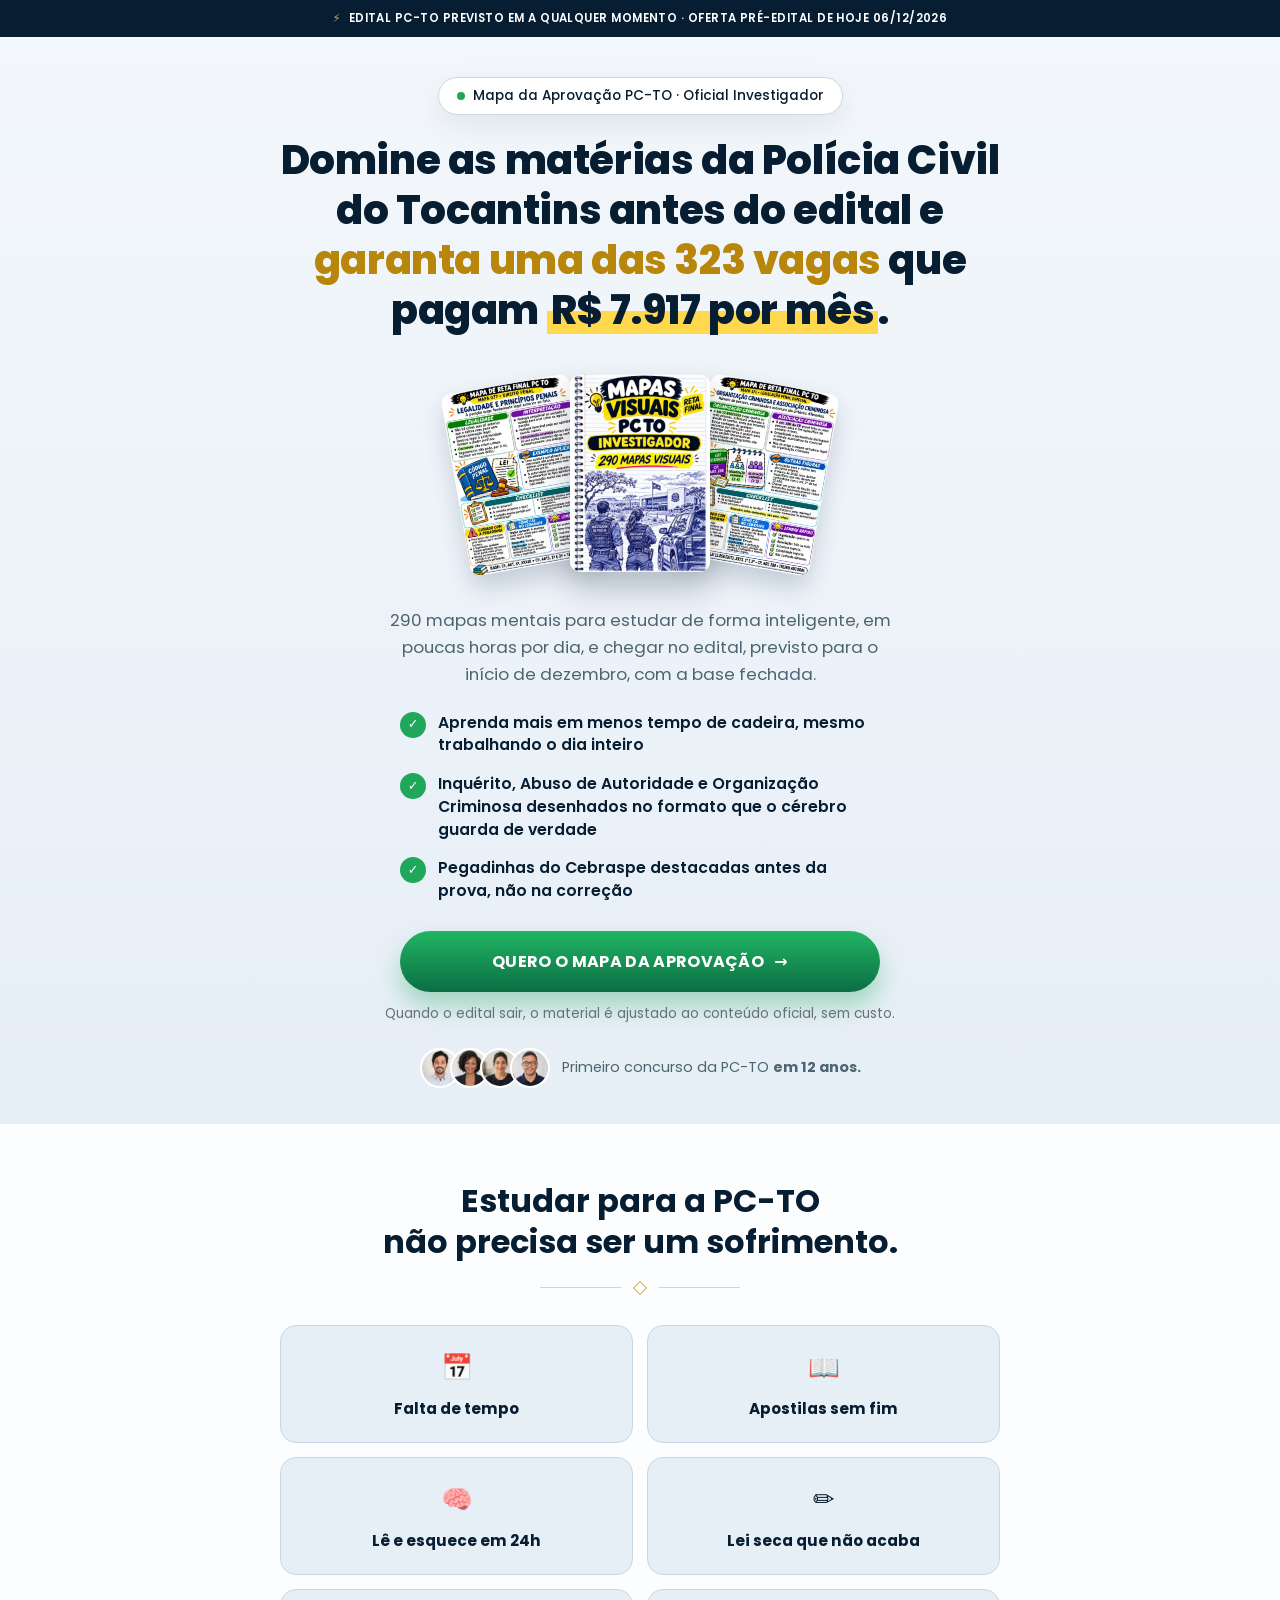
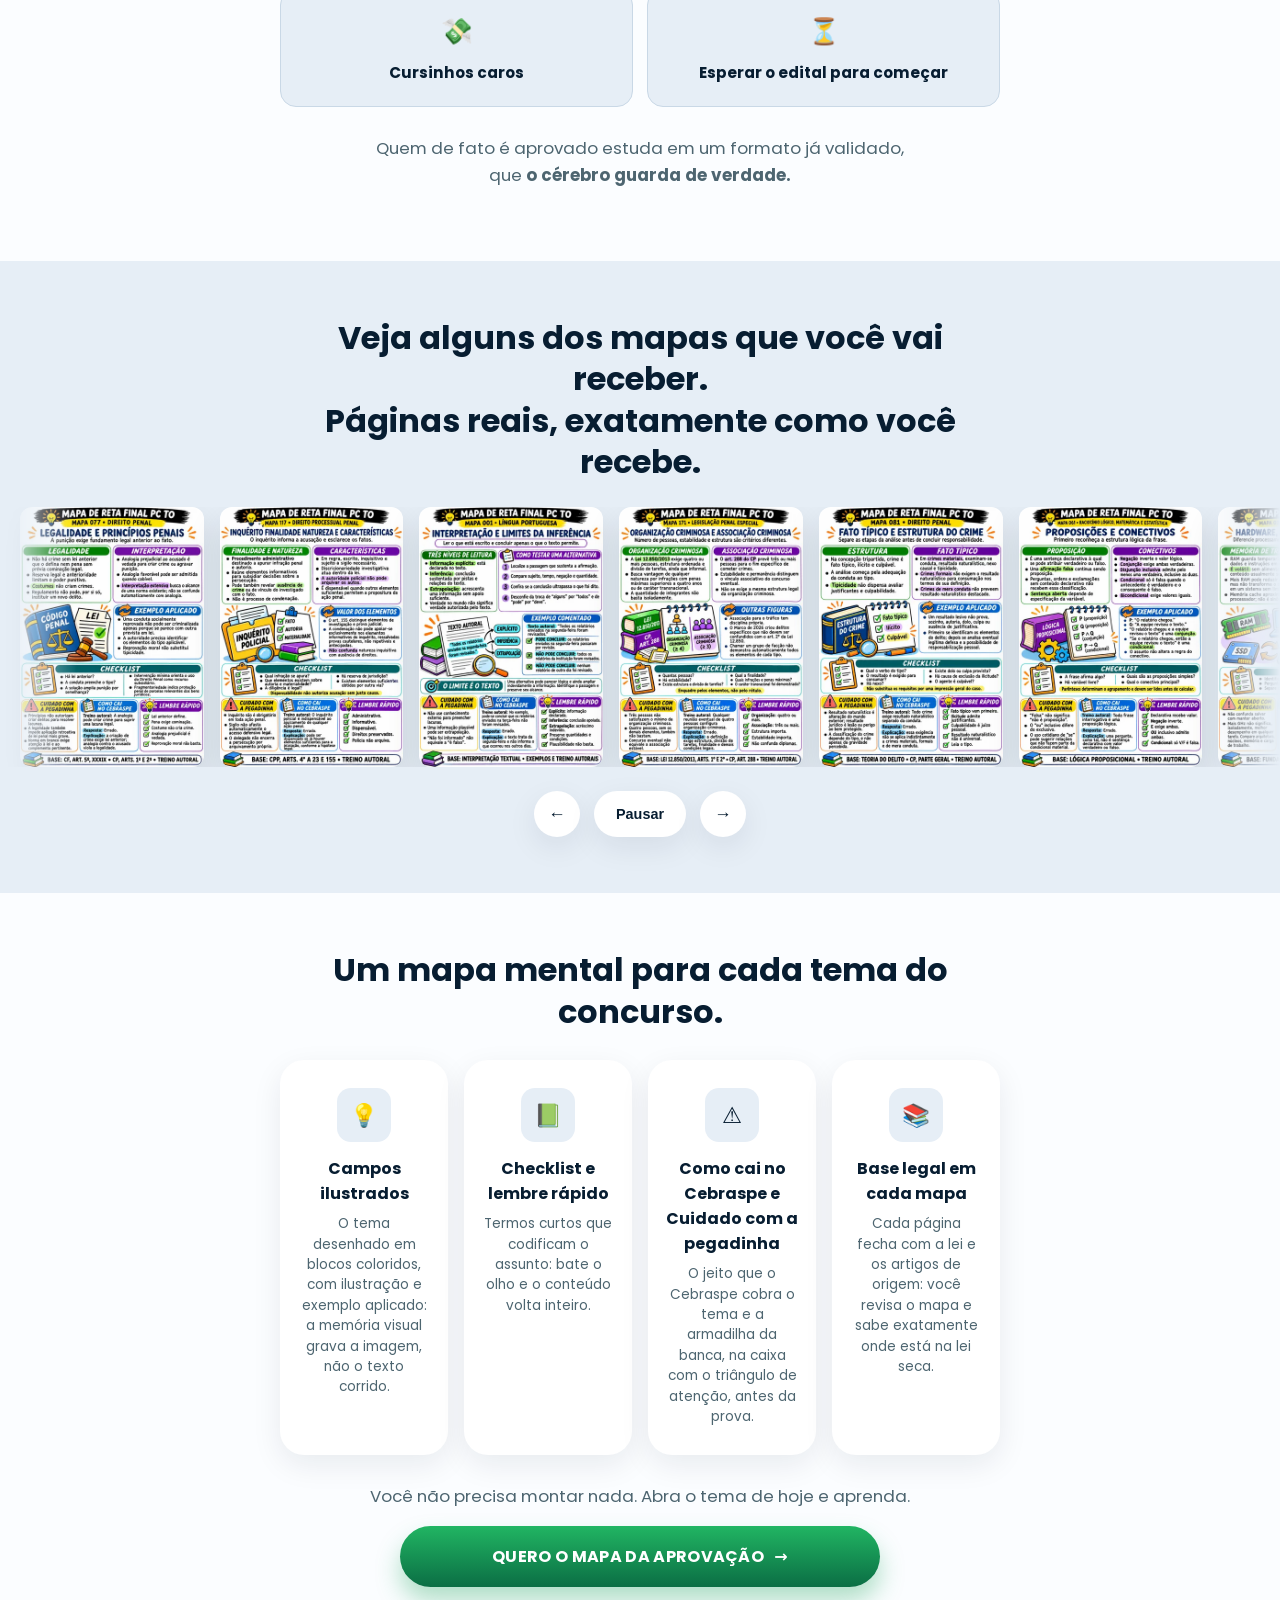
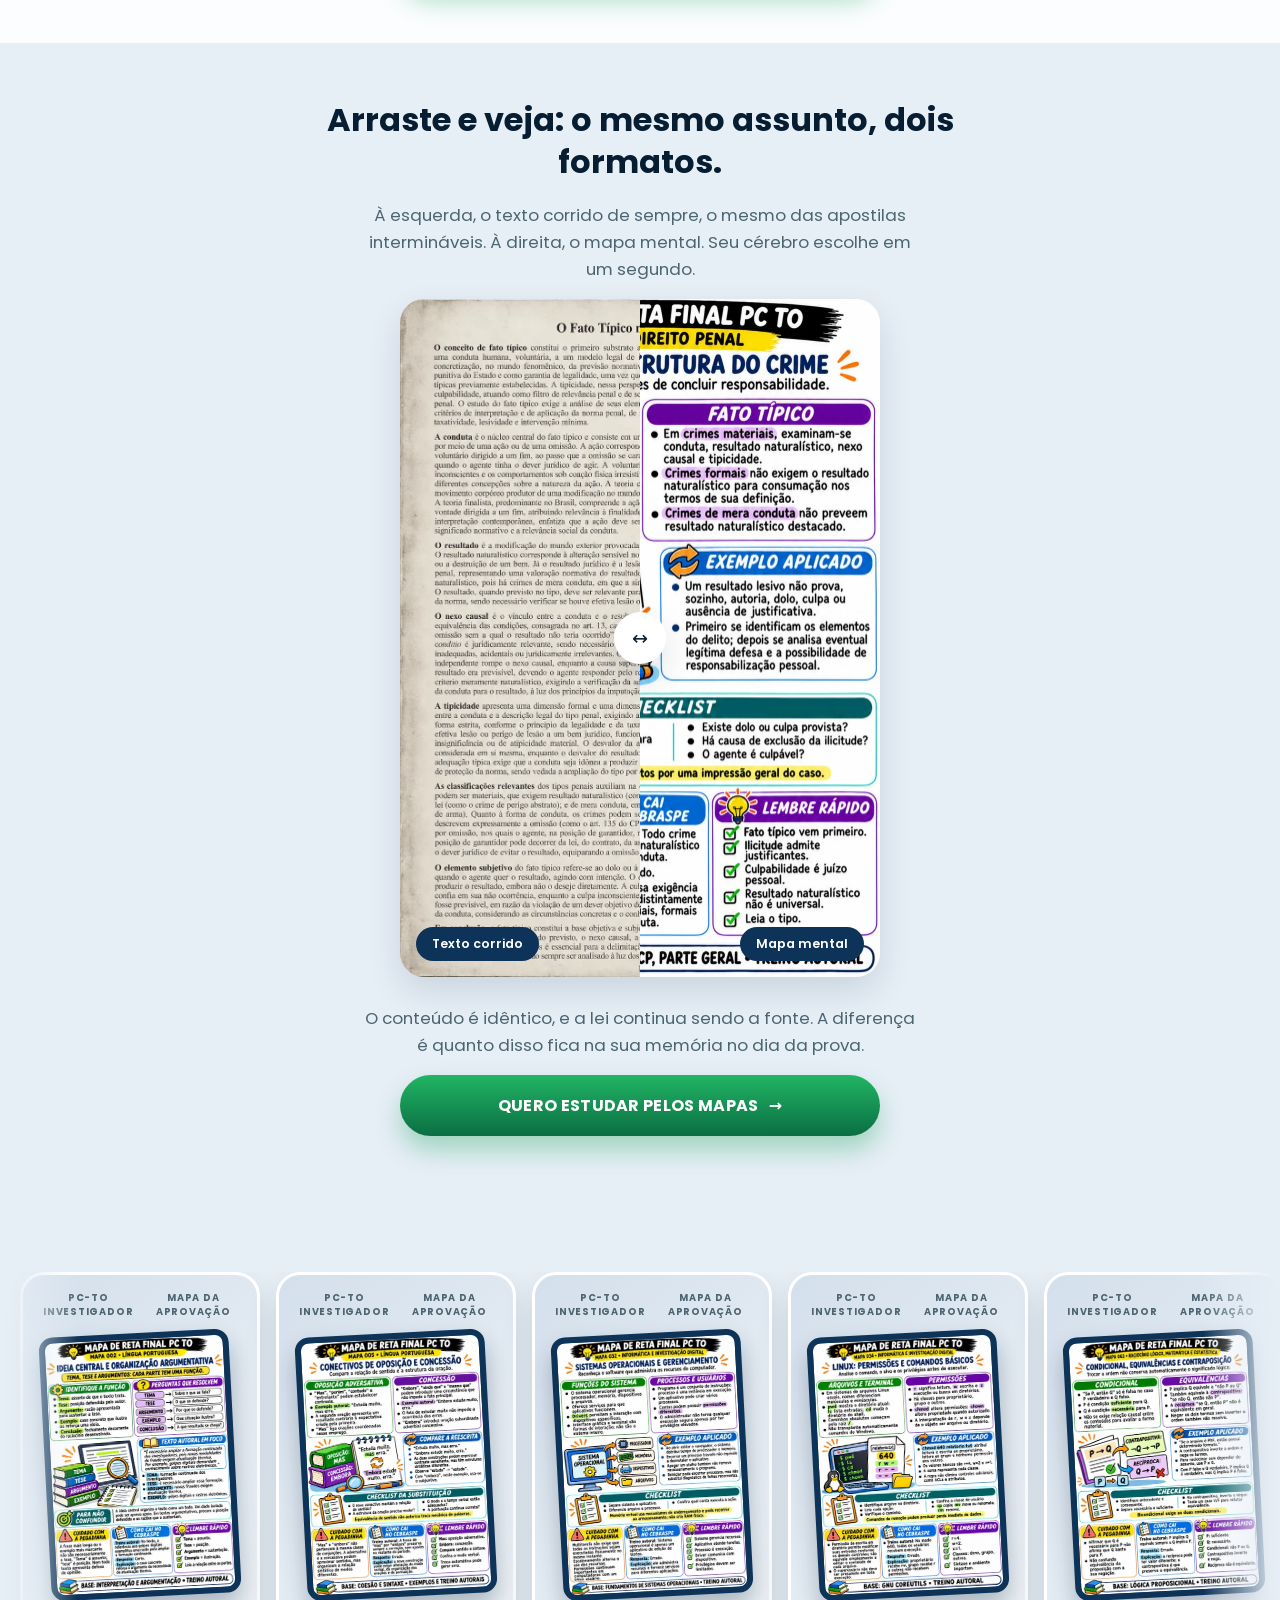
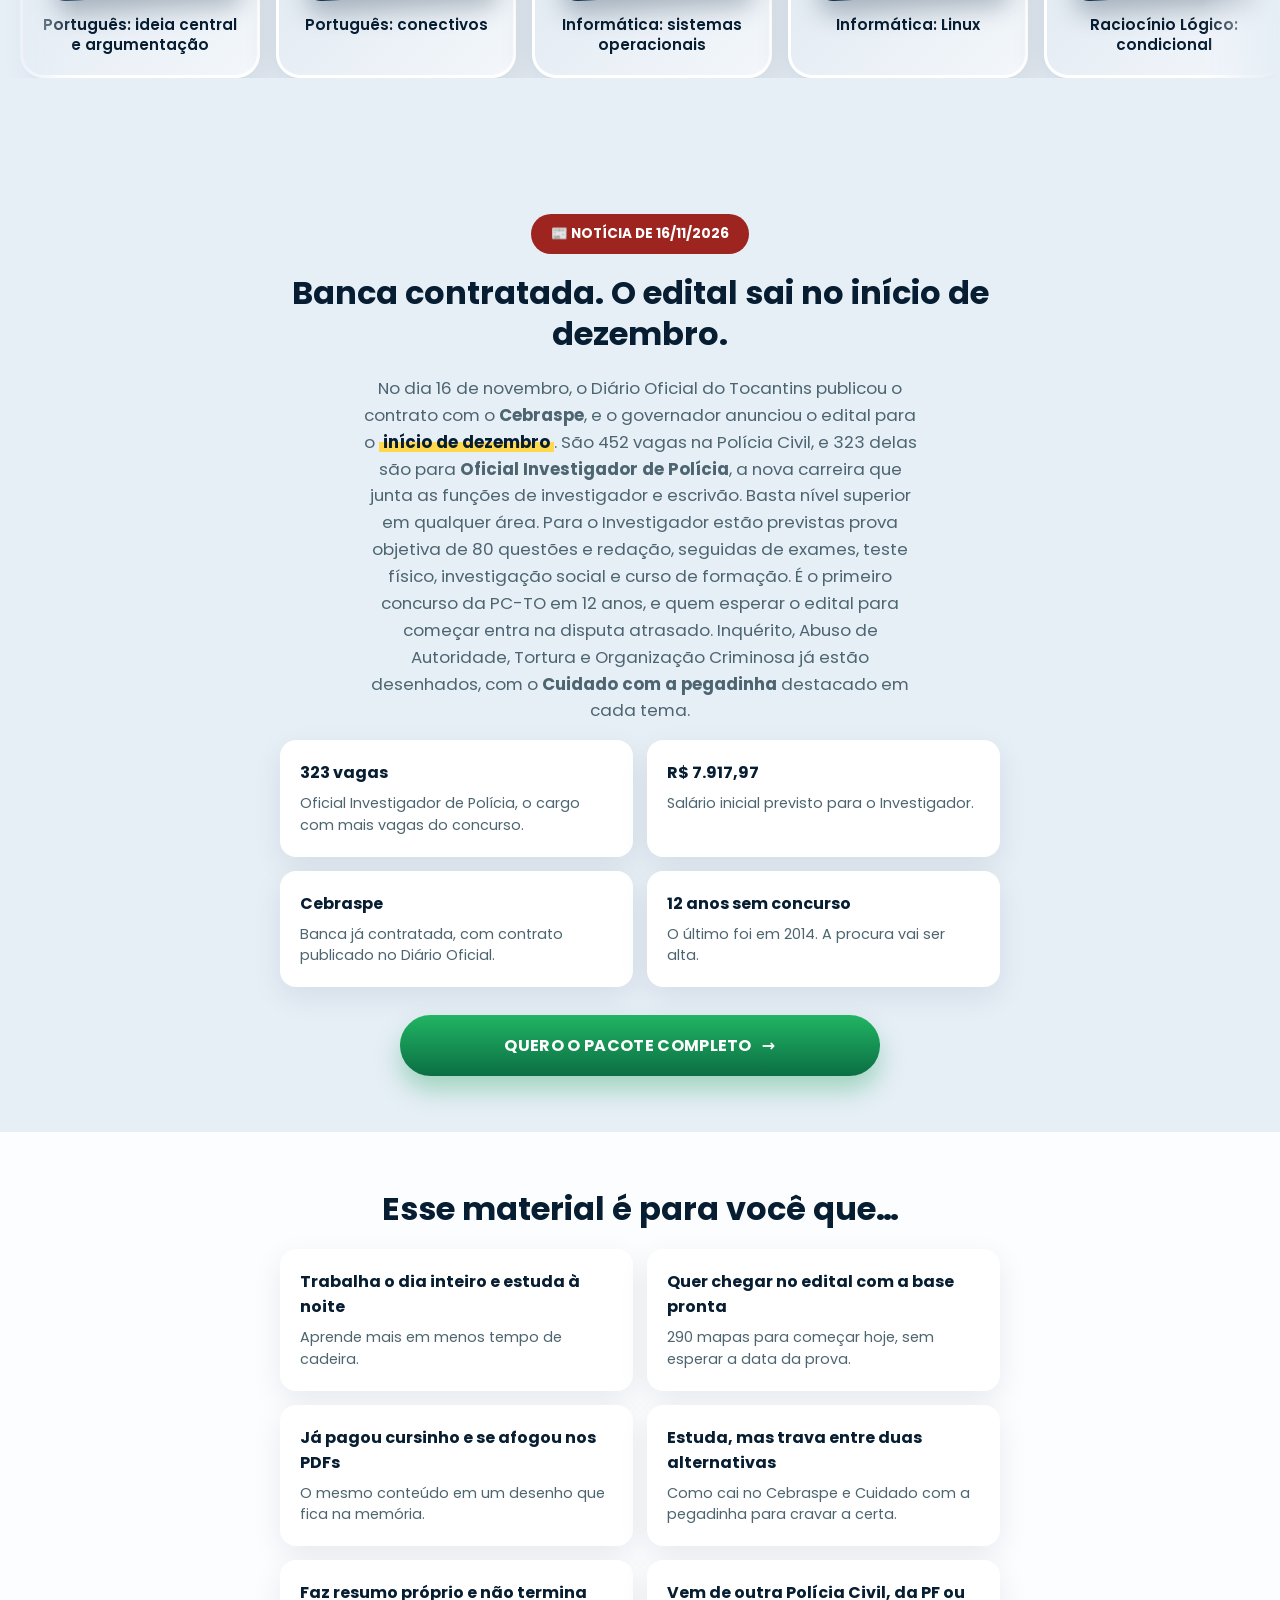
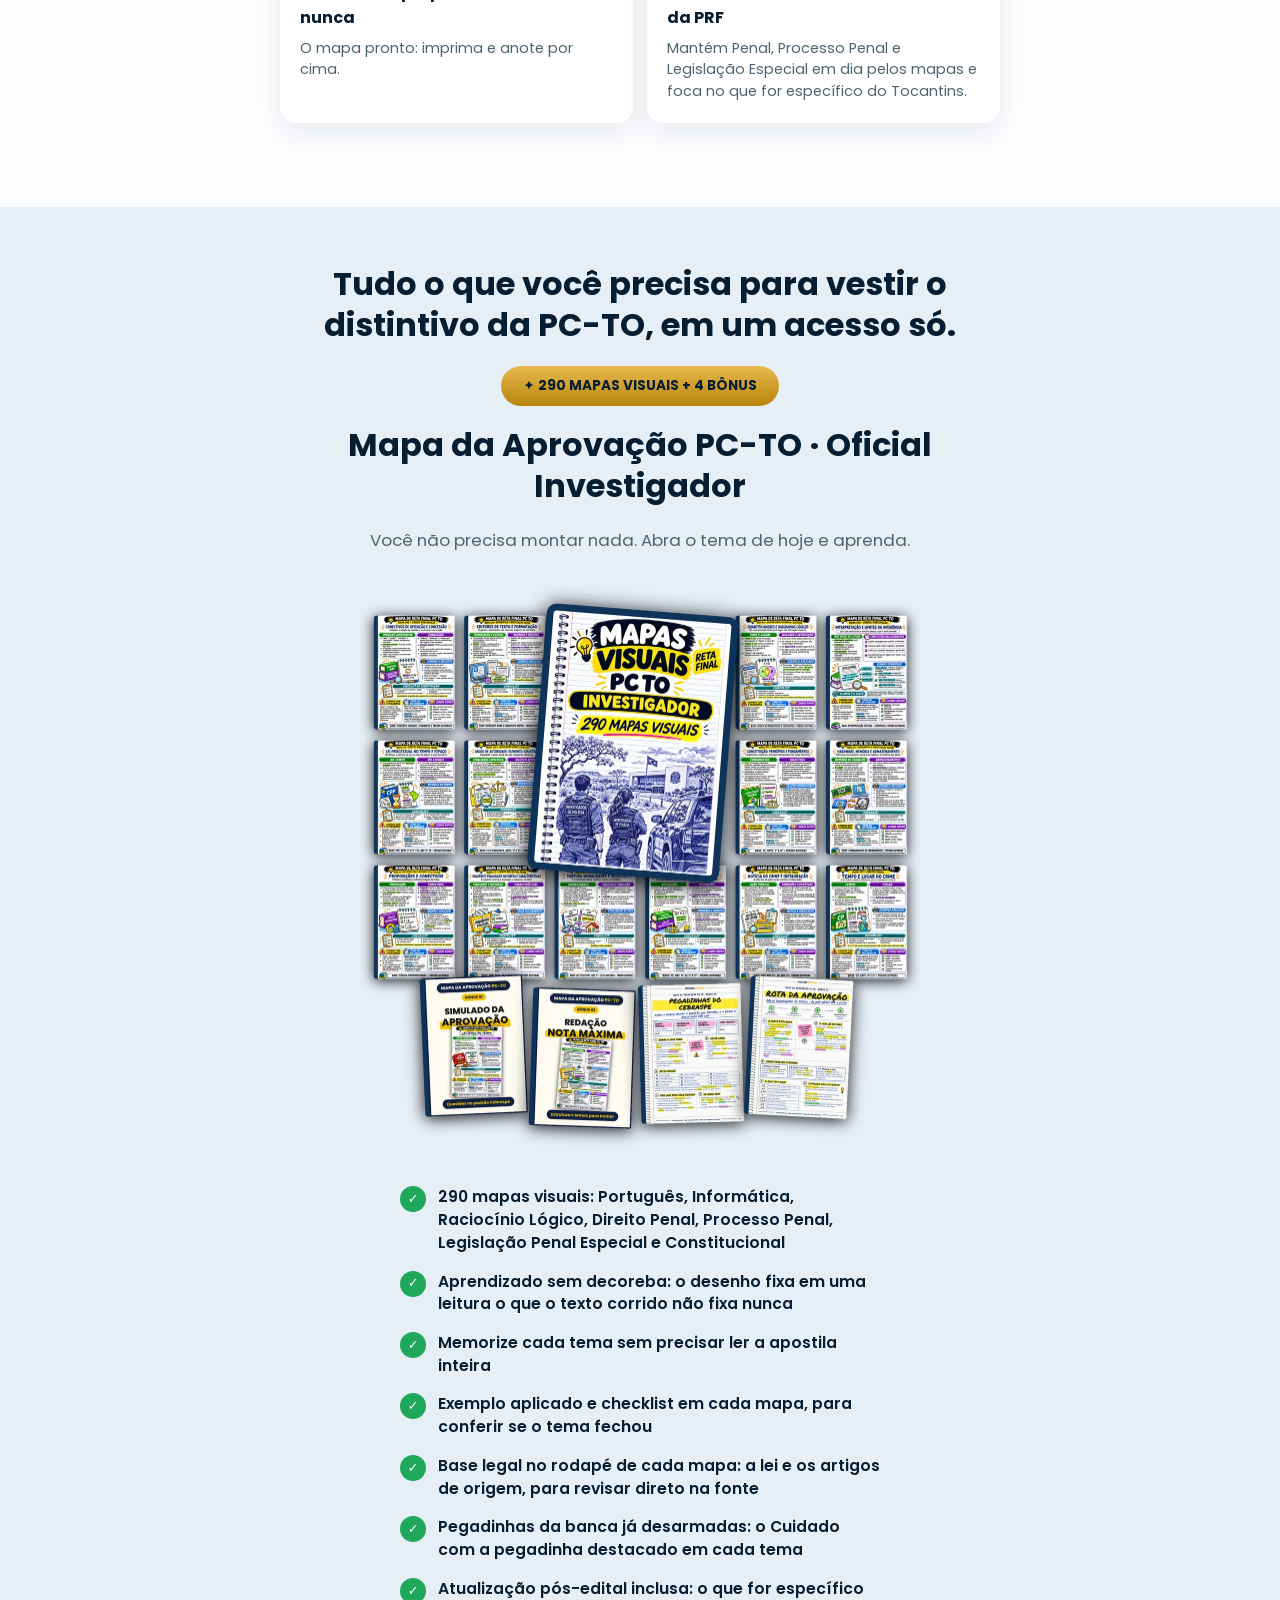
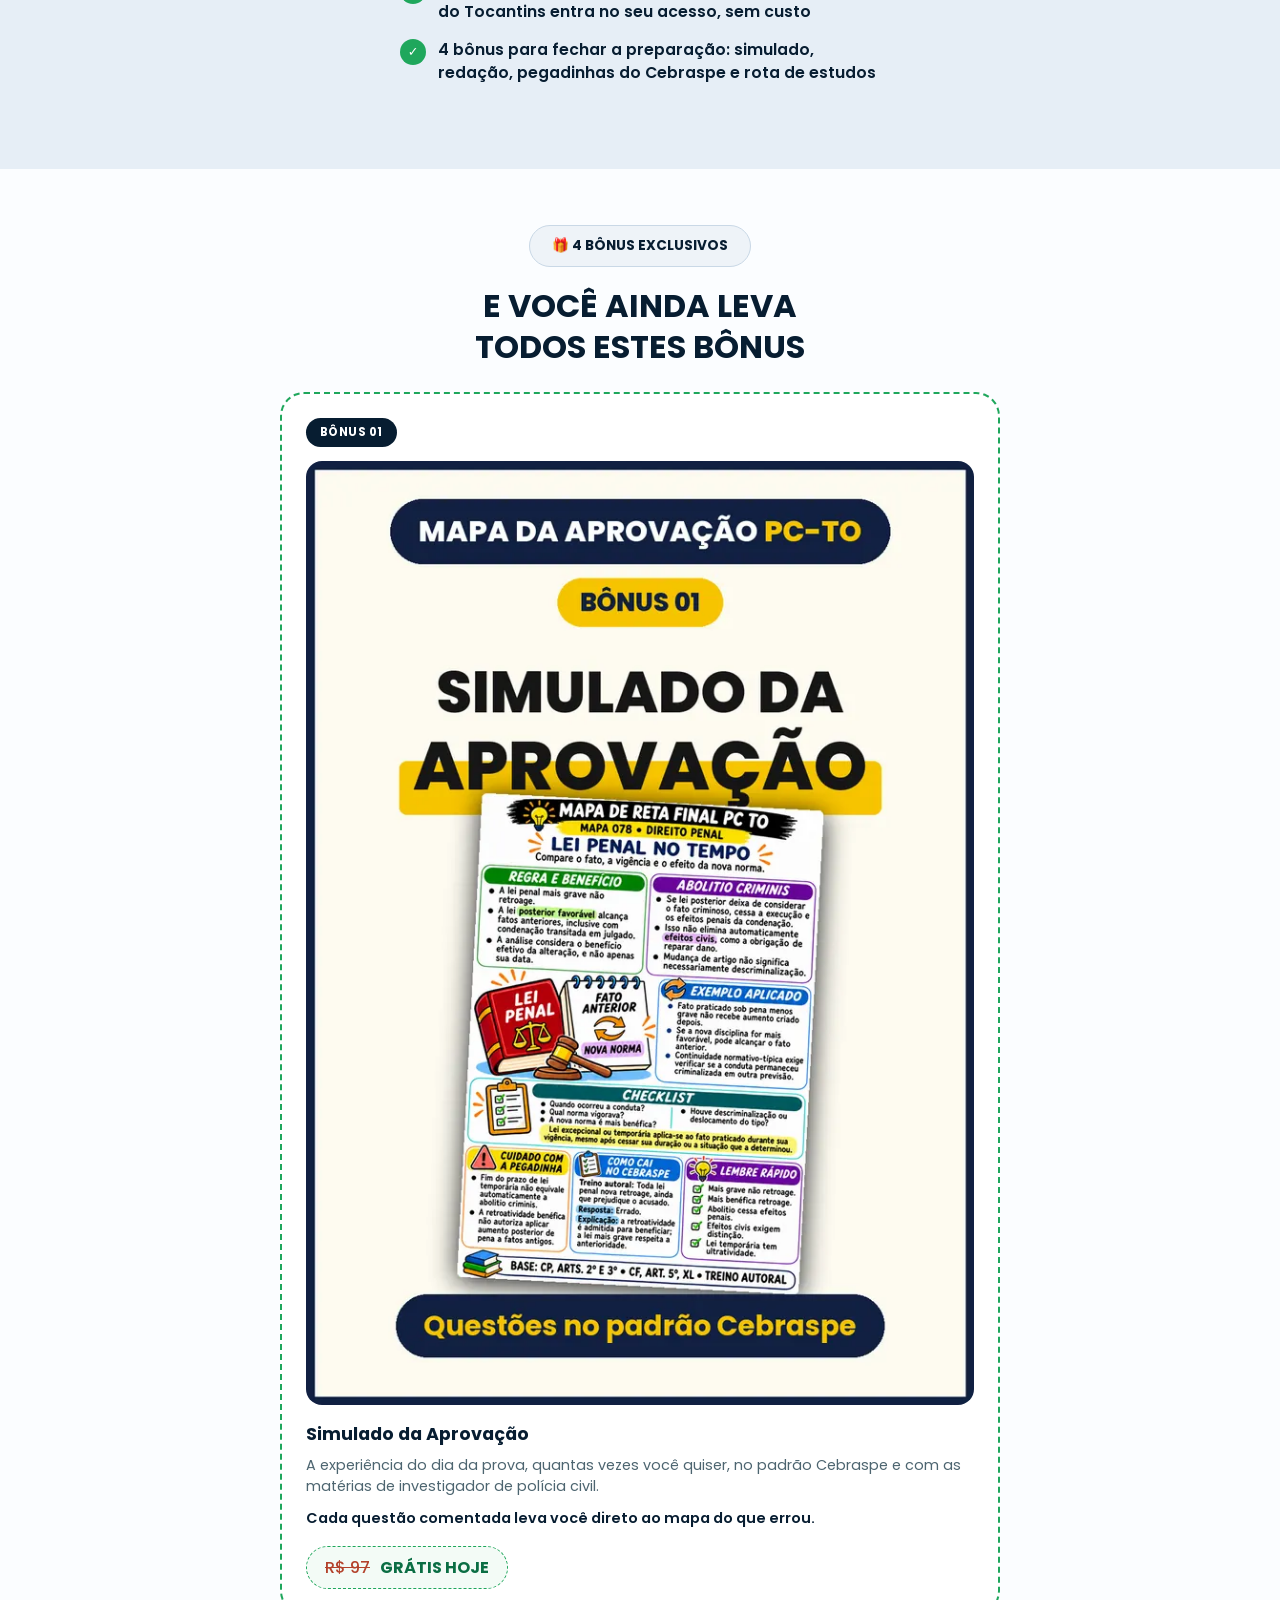
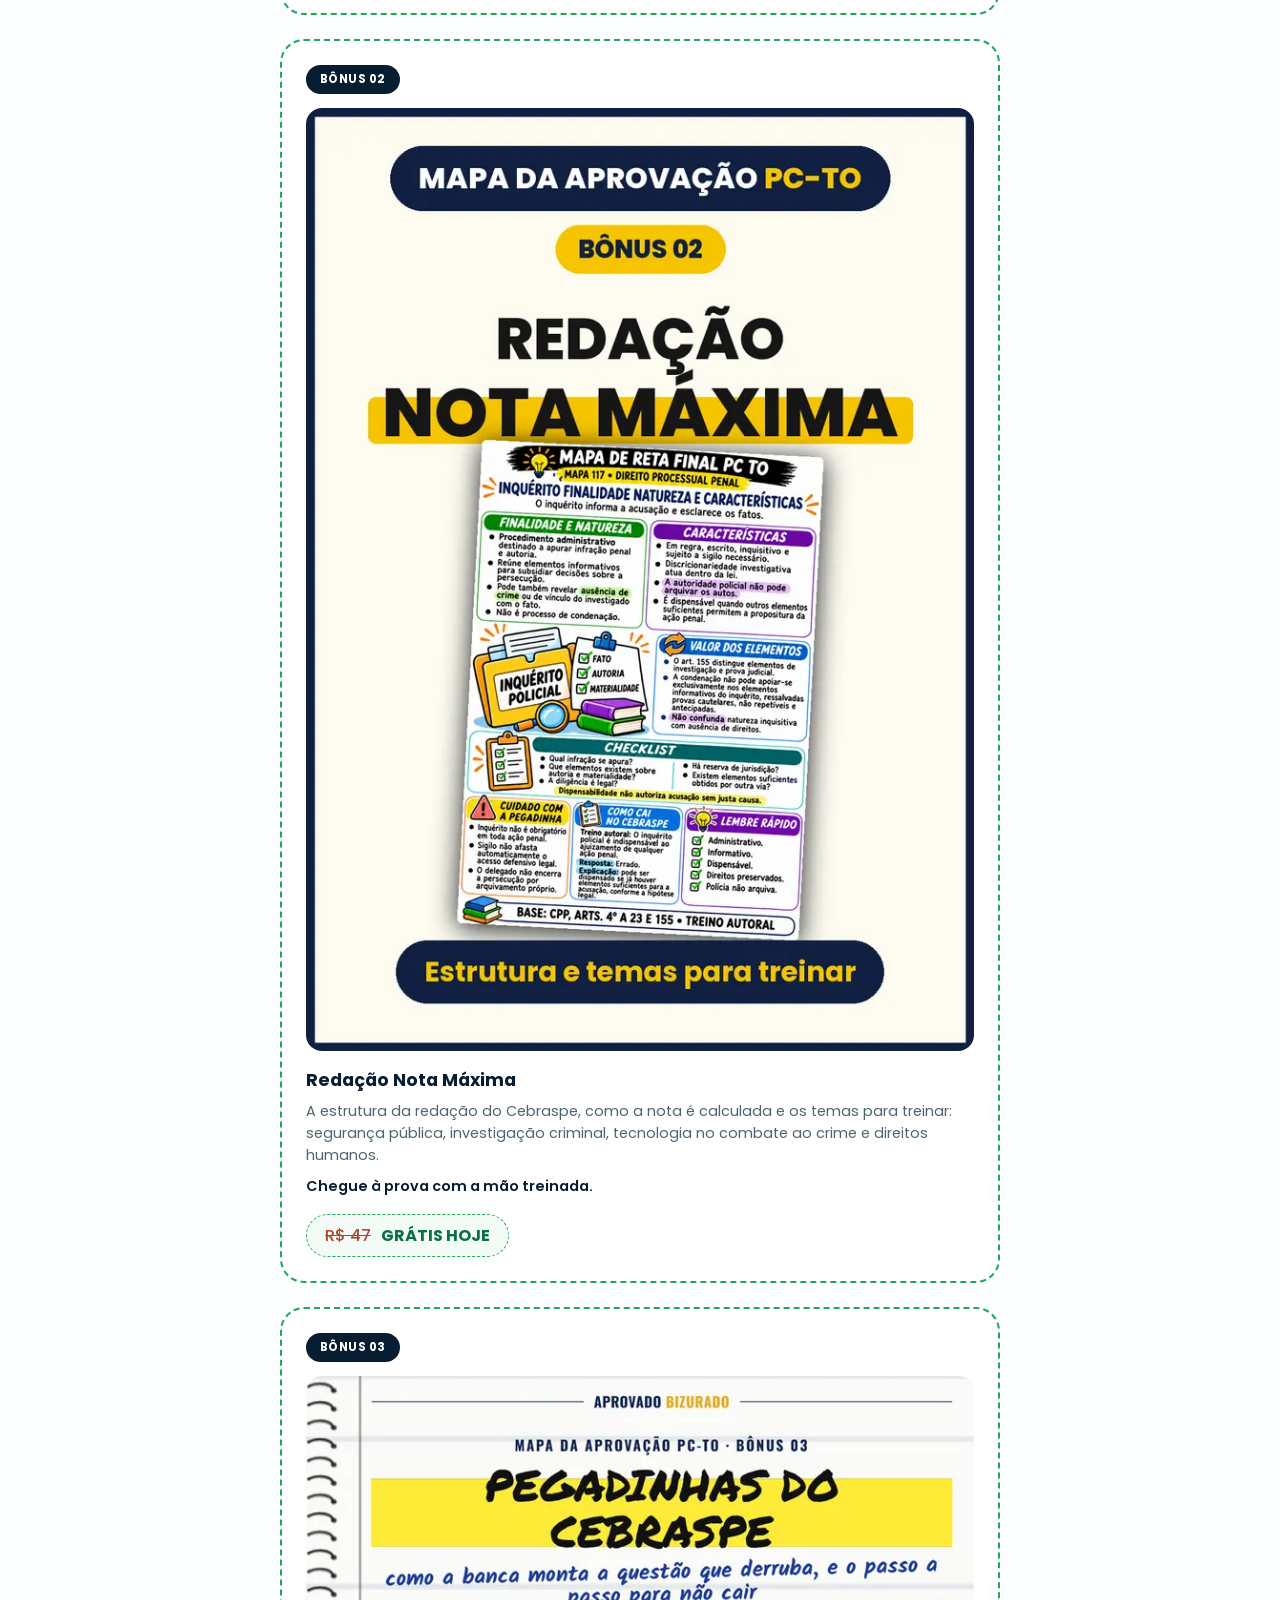
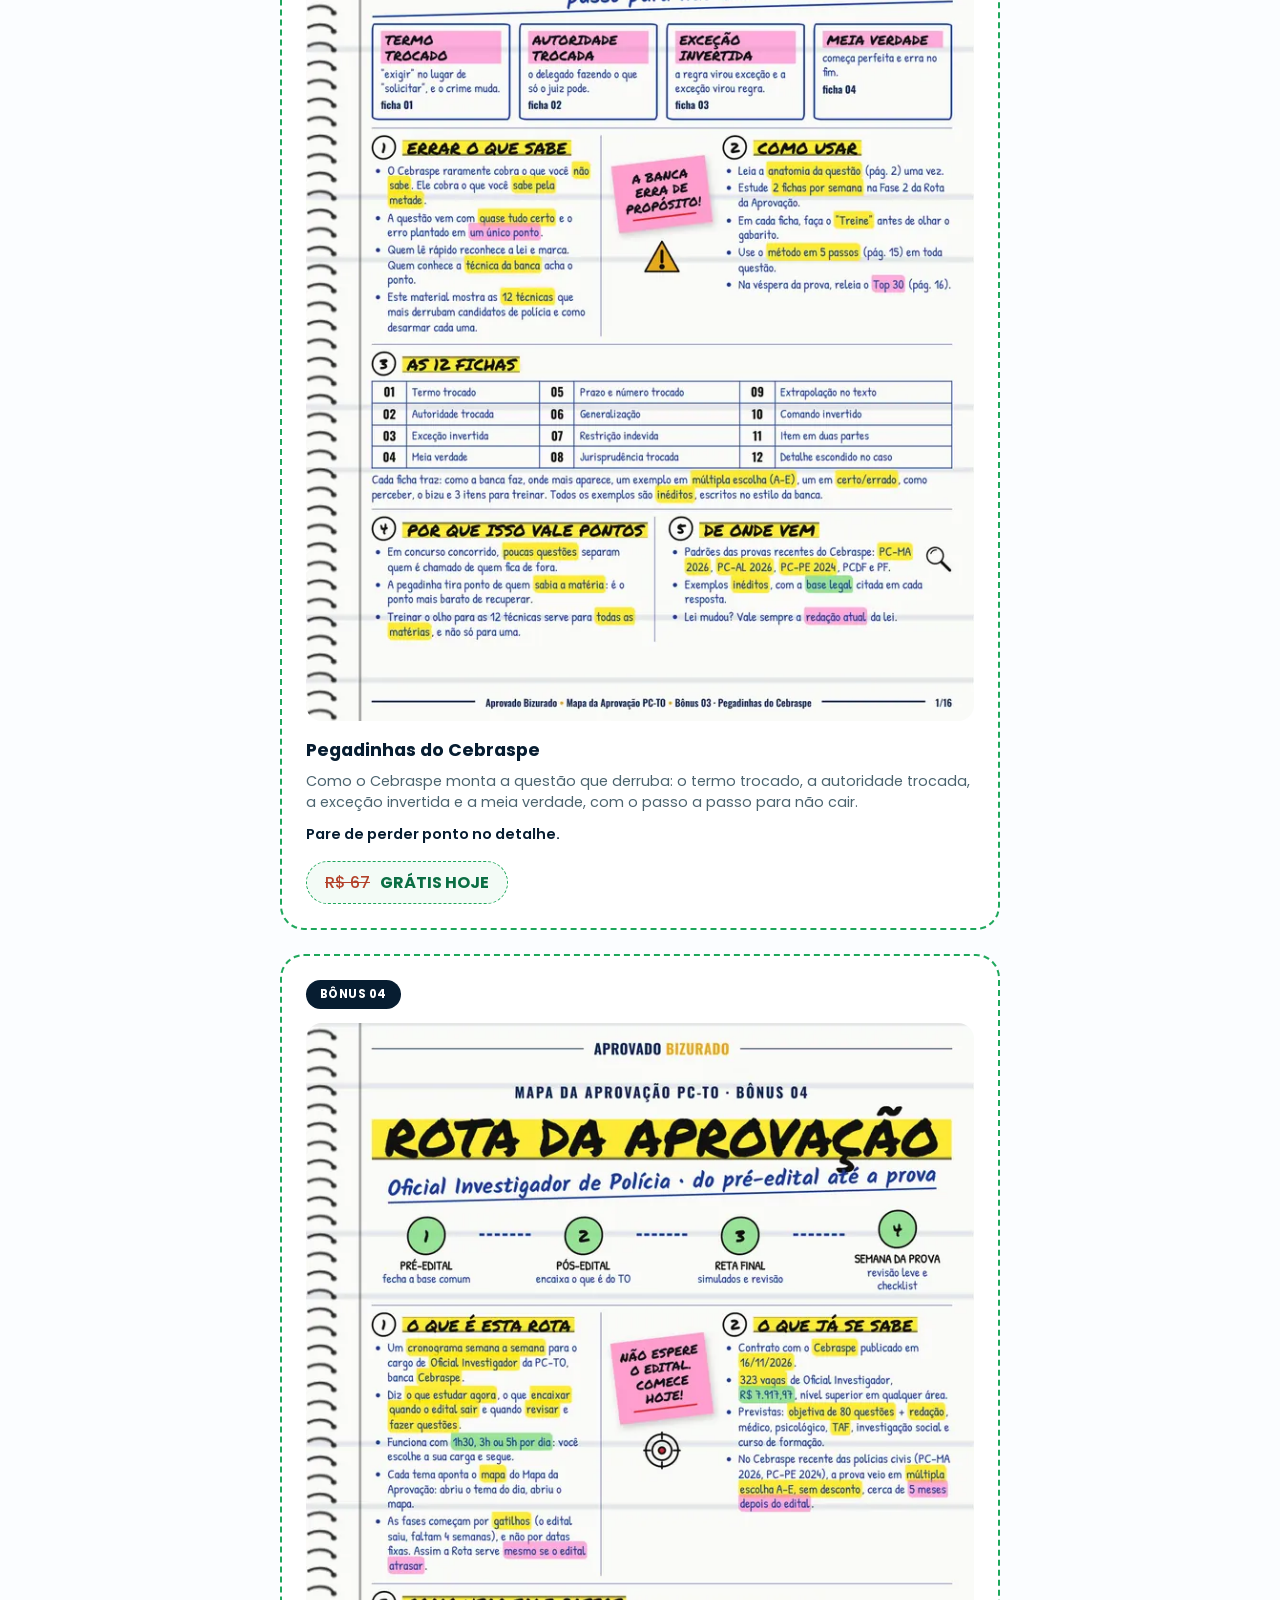
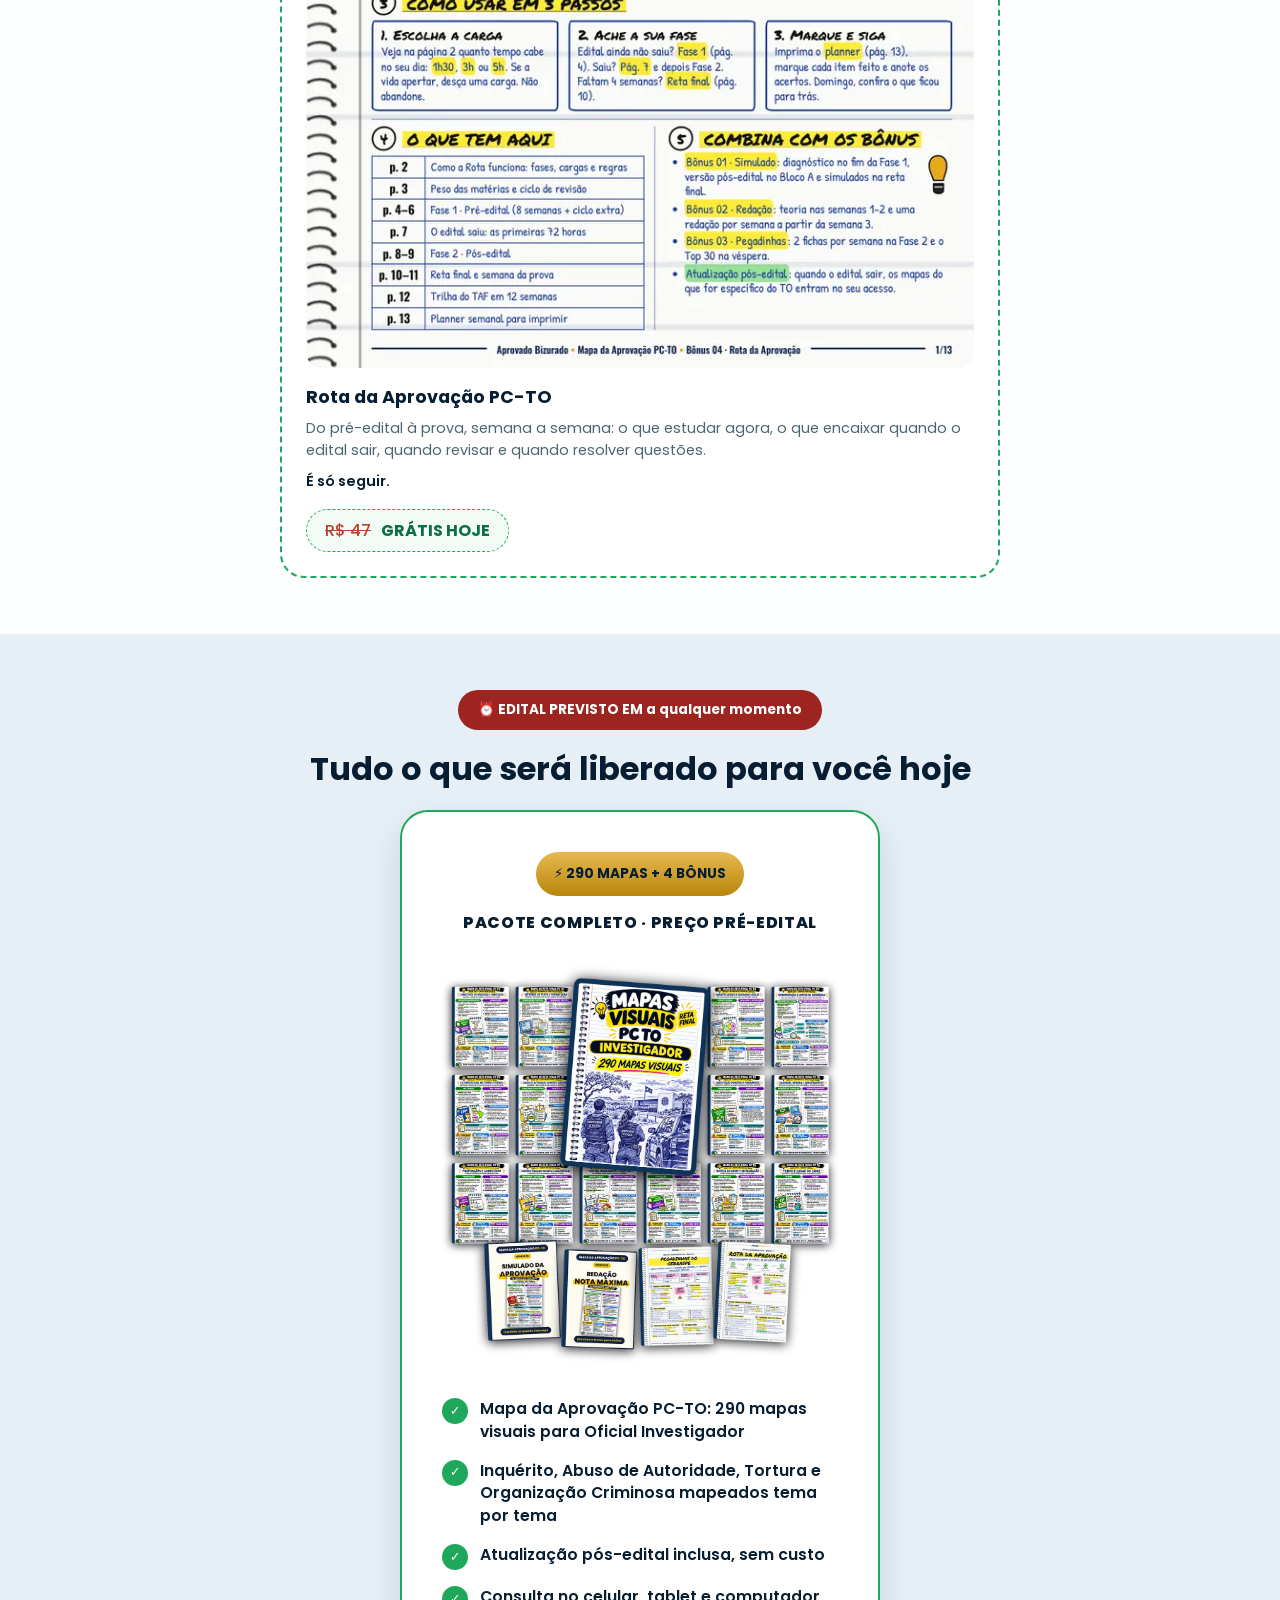
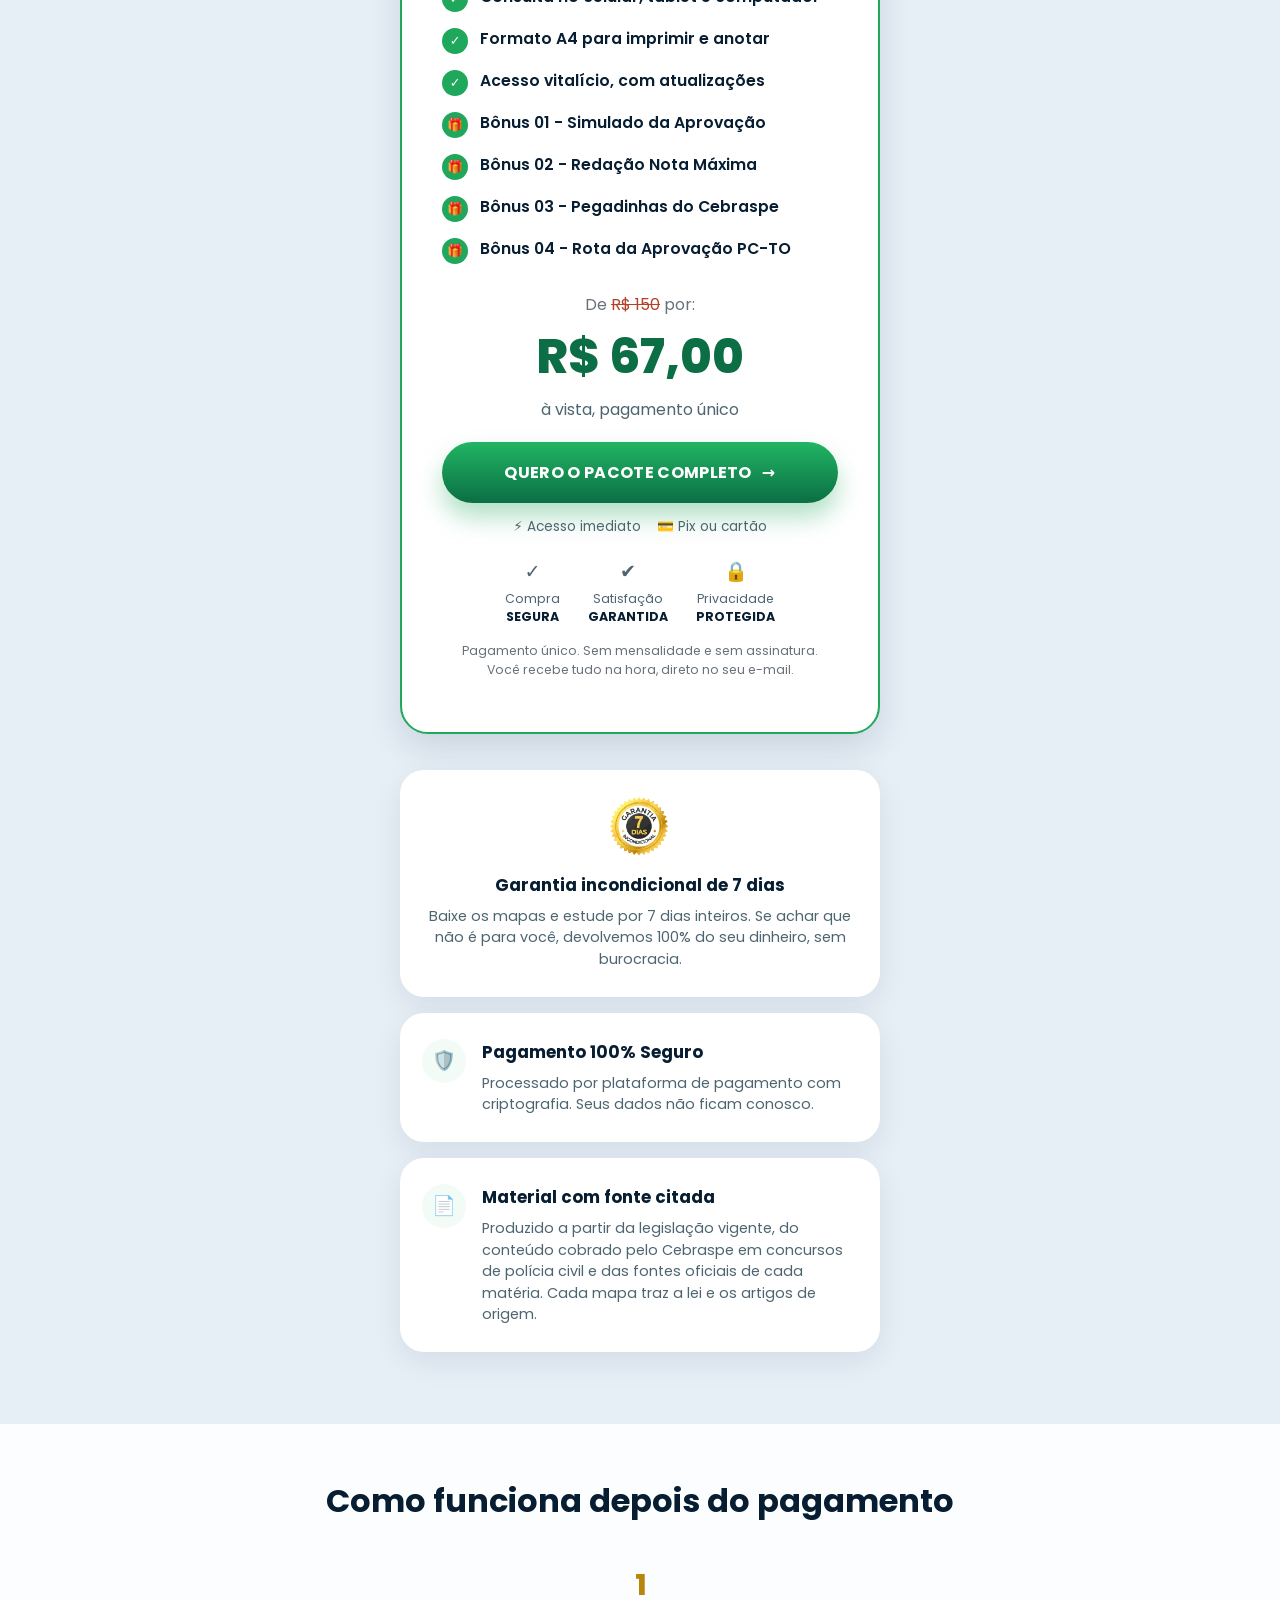
==== commit f92bf206: "Preço da oferta passa para R$ 67 Co-Authored-By: Claude Opus 5.5 <noreply@anthropic.com>" ====
--- a/index.html
+++ b/index.html
@@ -311,7 +311,7 @@
       </ul>
 
       <p class="price-card__from">De <s>R$ 150</s> por:</p>
-      <p class="price-card__now">R$ 47,00</p>
+      <p class="price-card__now">R$ 67,00</p>
       <p class="price-card__installments">à vista, pagamento único</p>
 
       <a href="https://pay.hotmart.com/I108578562M?checkoutMode=10" class="btn btn--green btn--block" id="checkout-btn">QUERO O PACOTE COMPLETO <span class="btn__arrow">→</span></a>
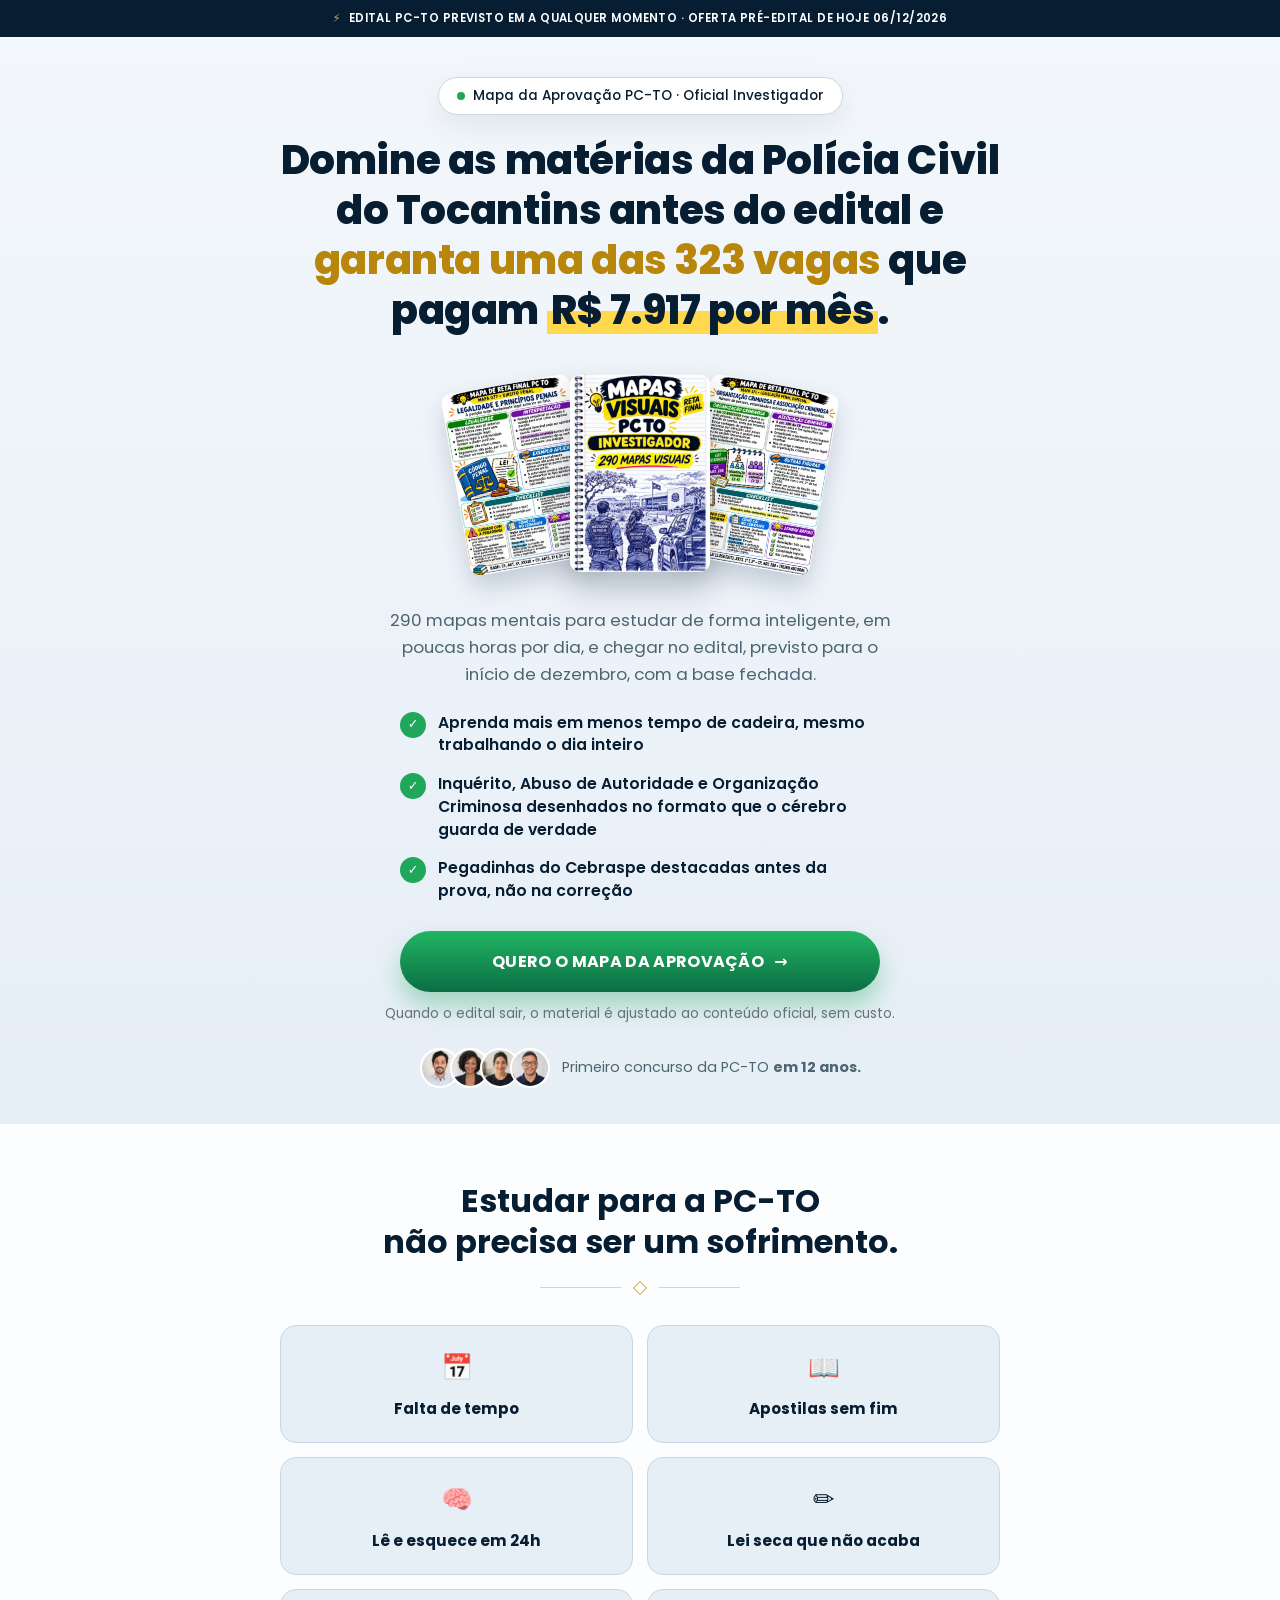
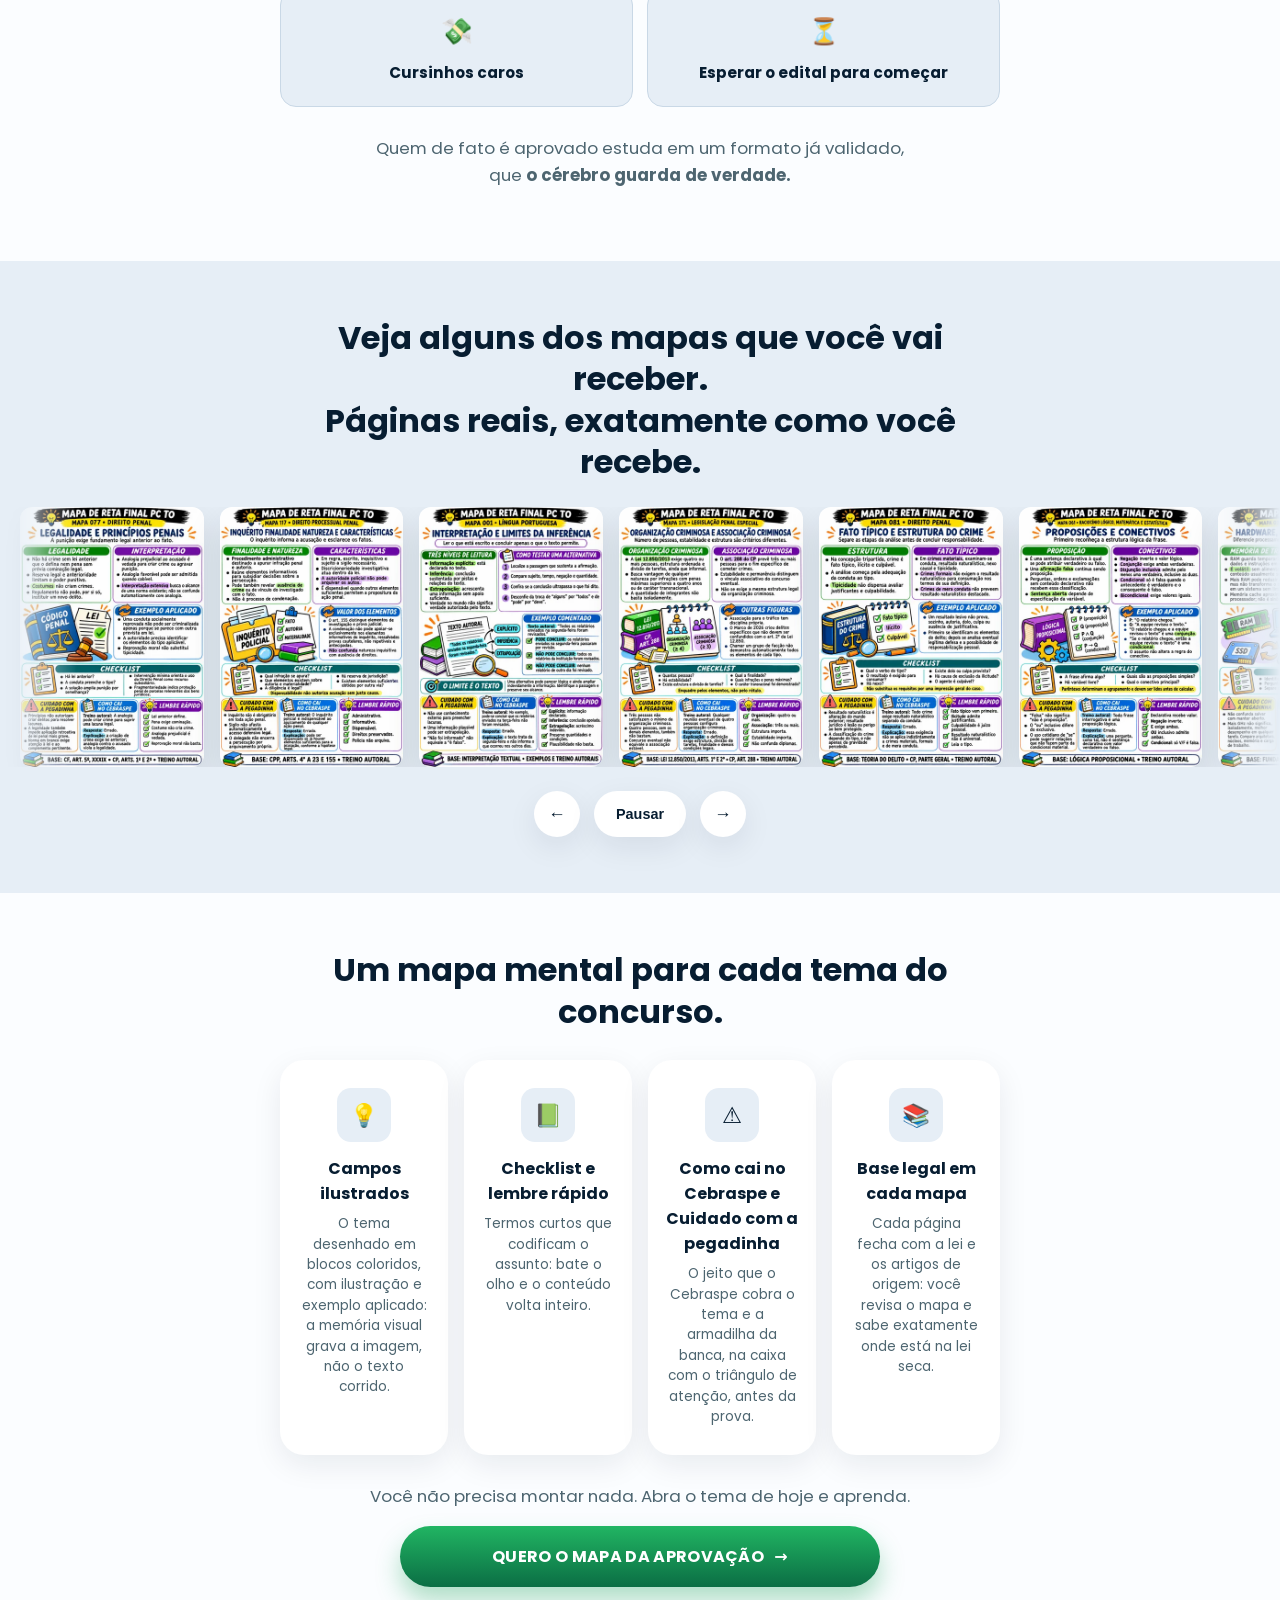
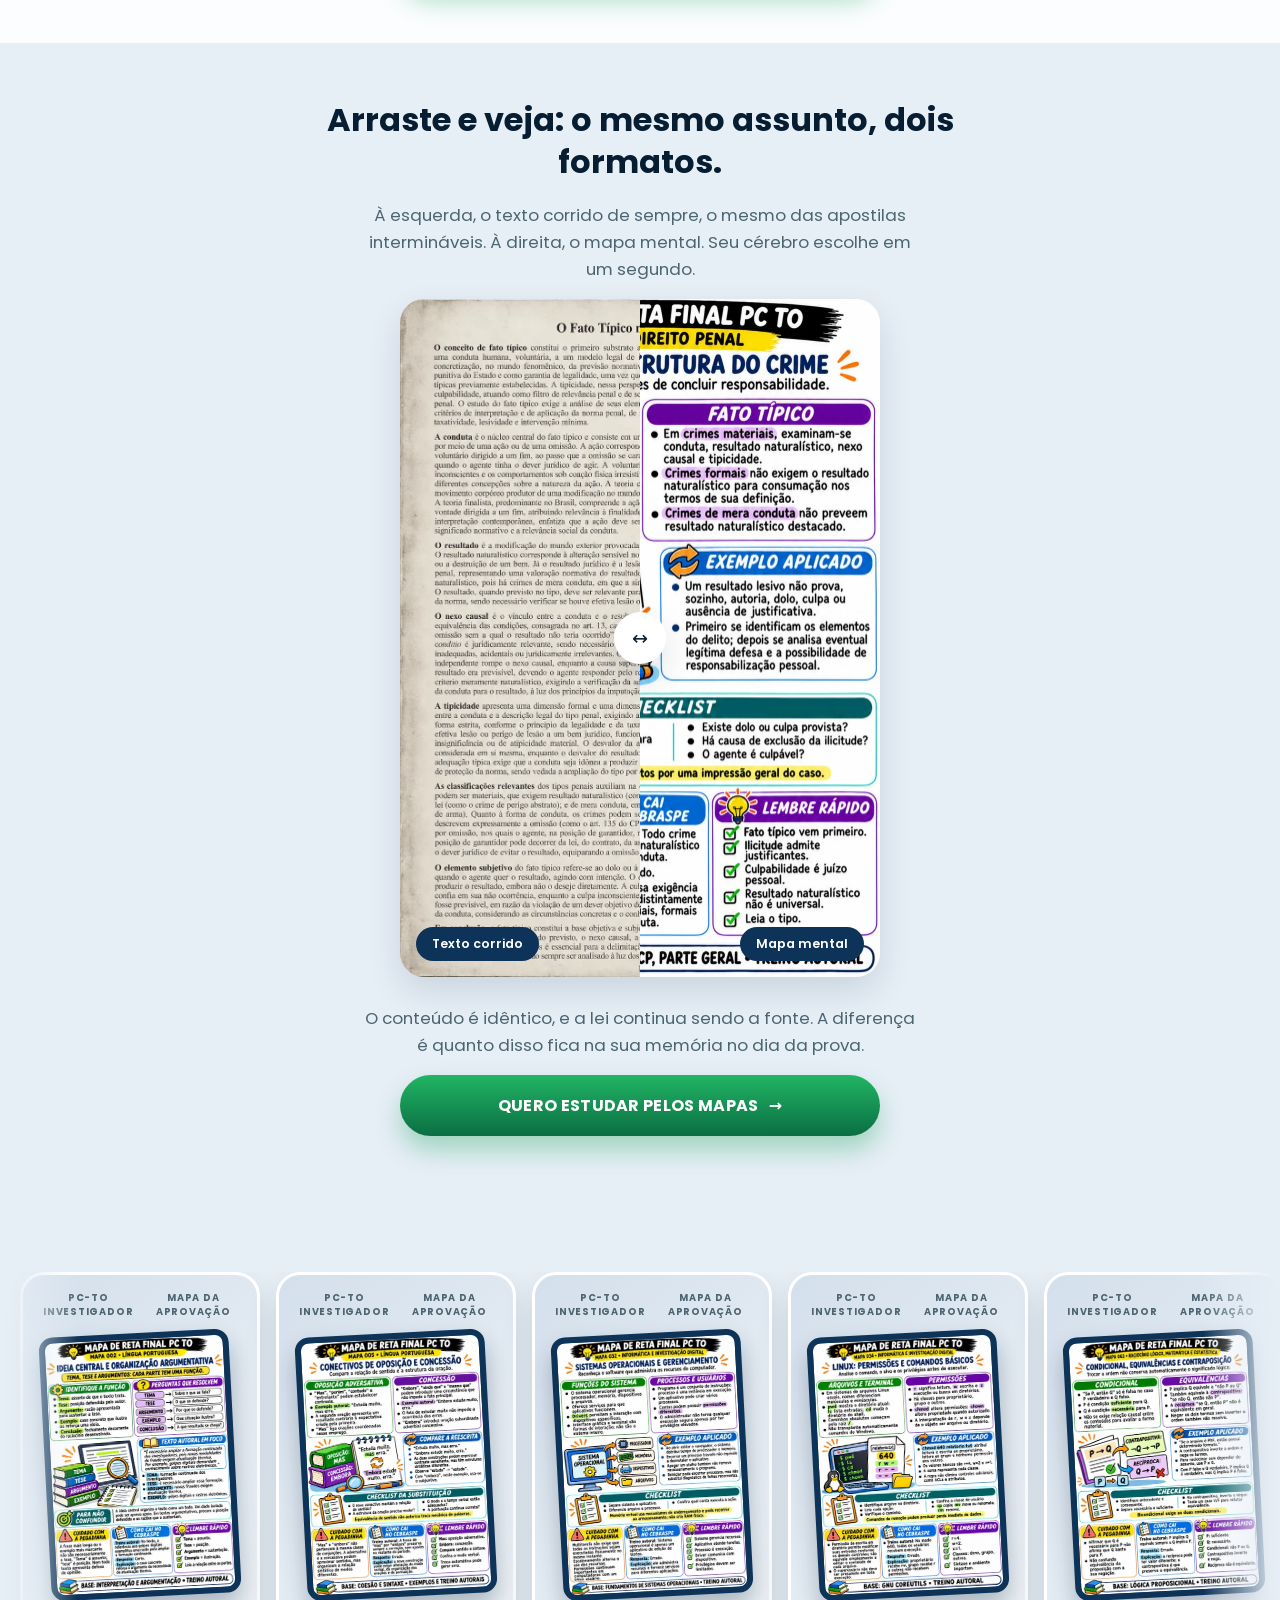
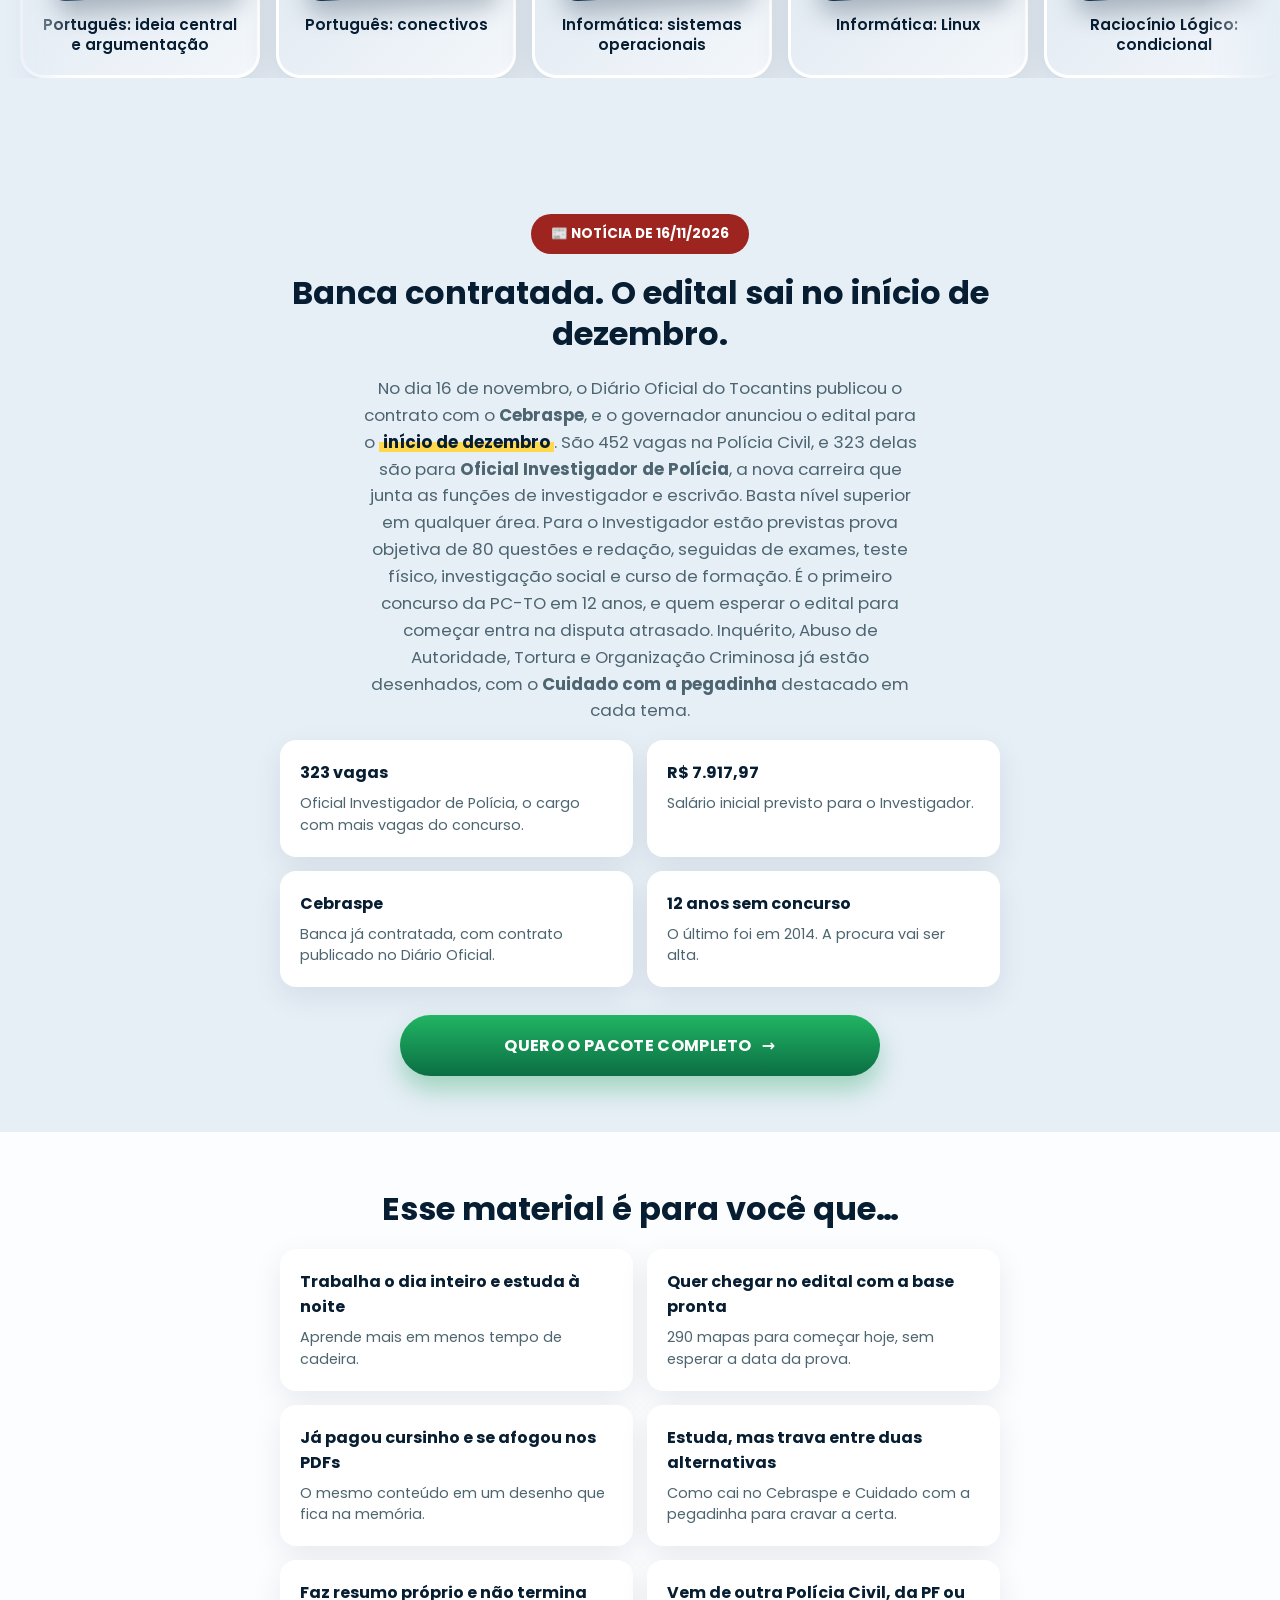
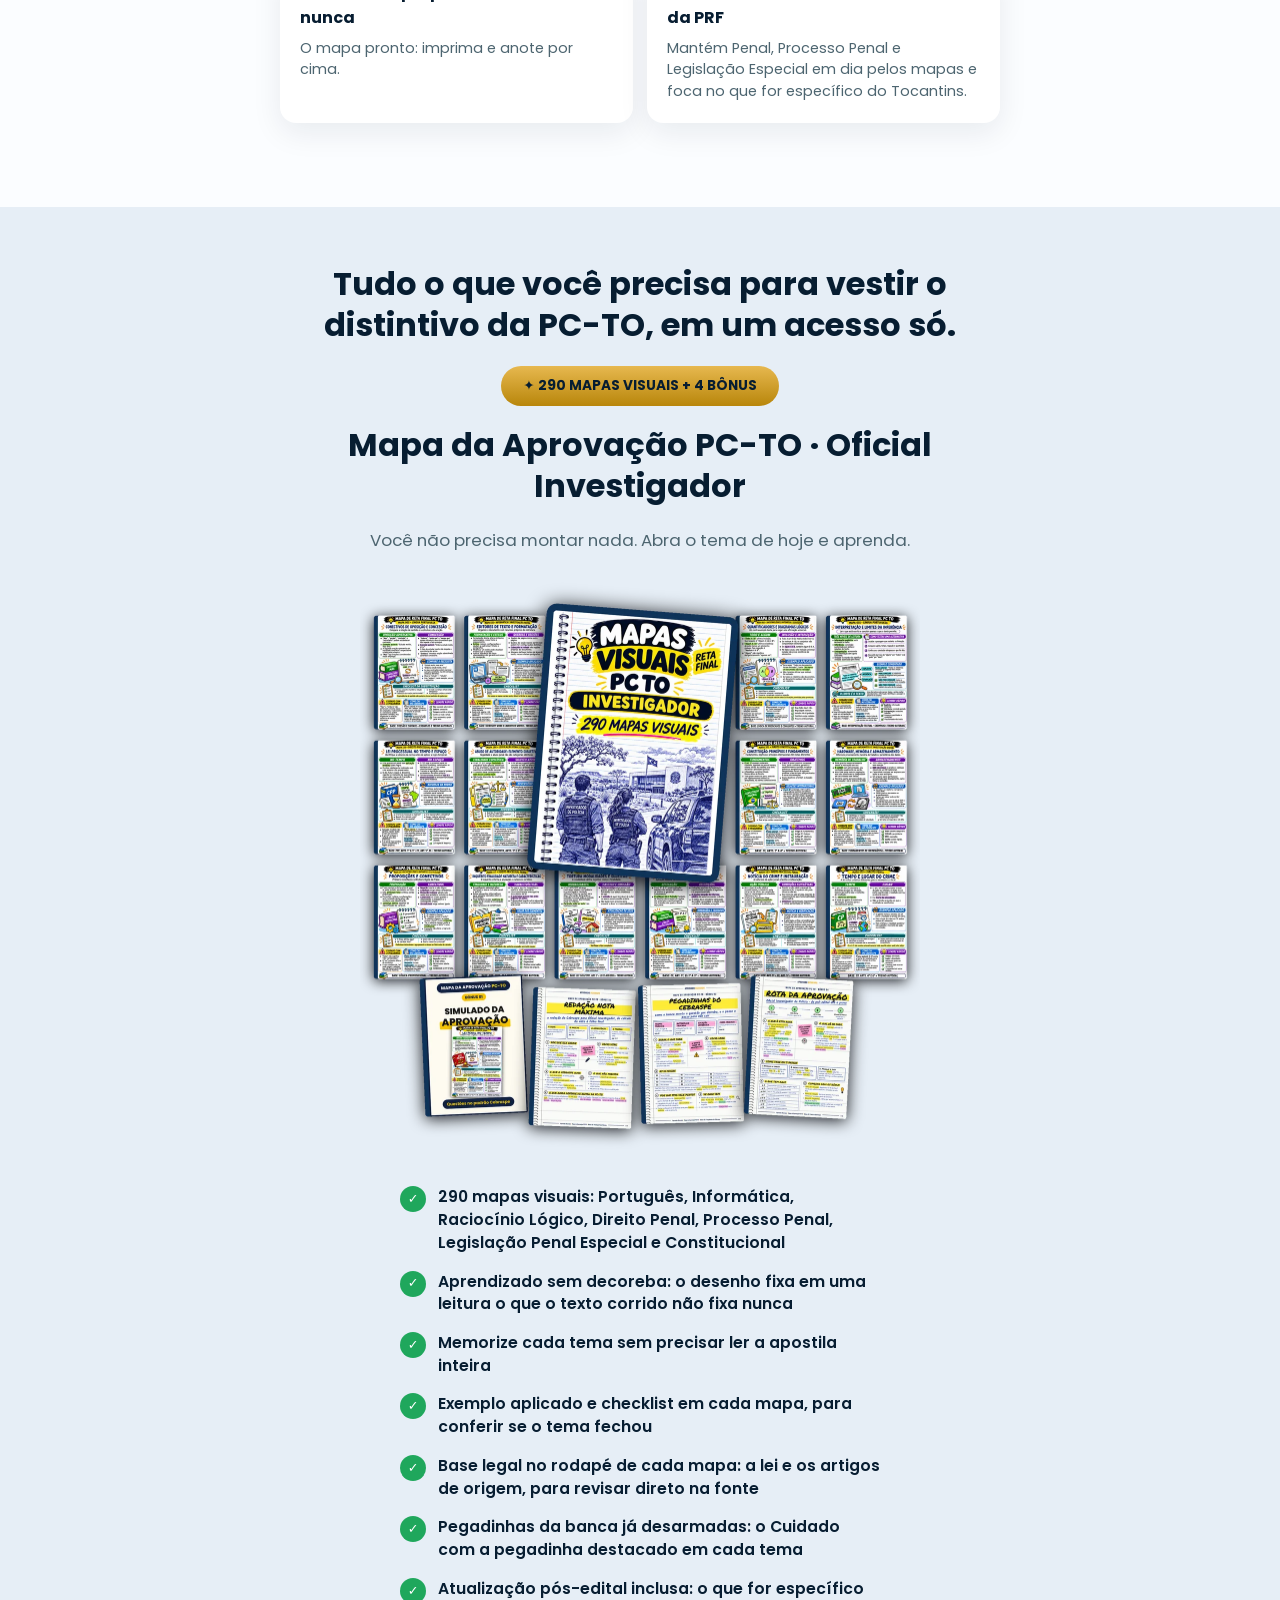
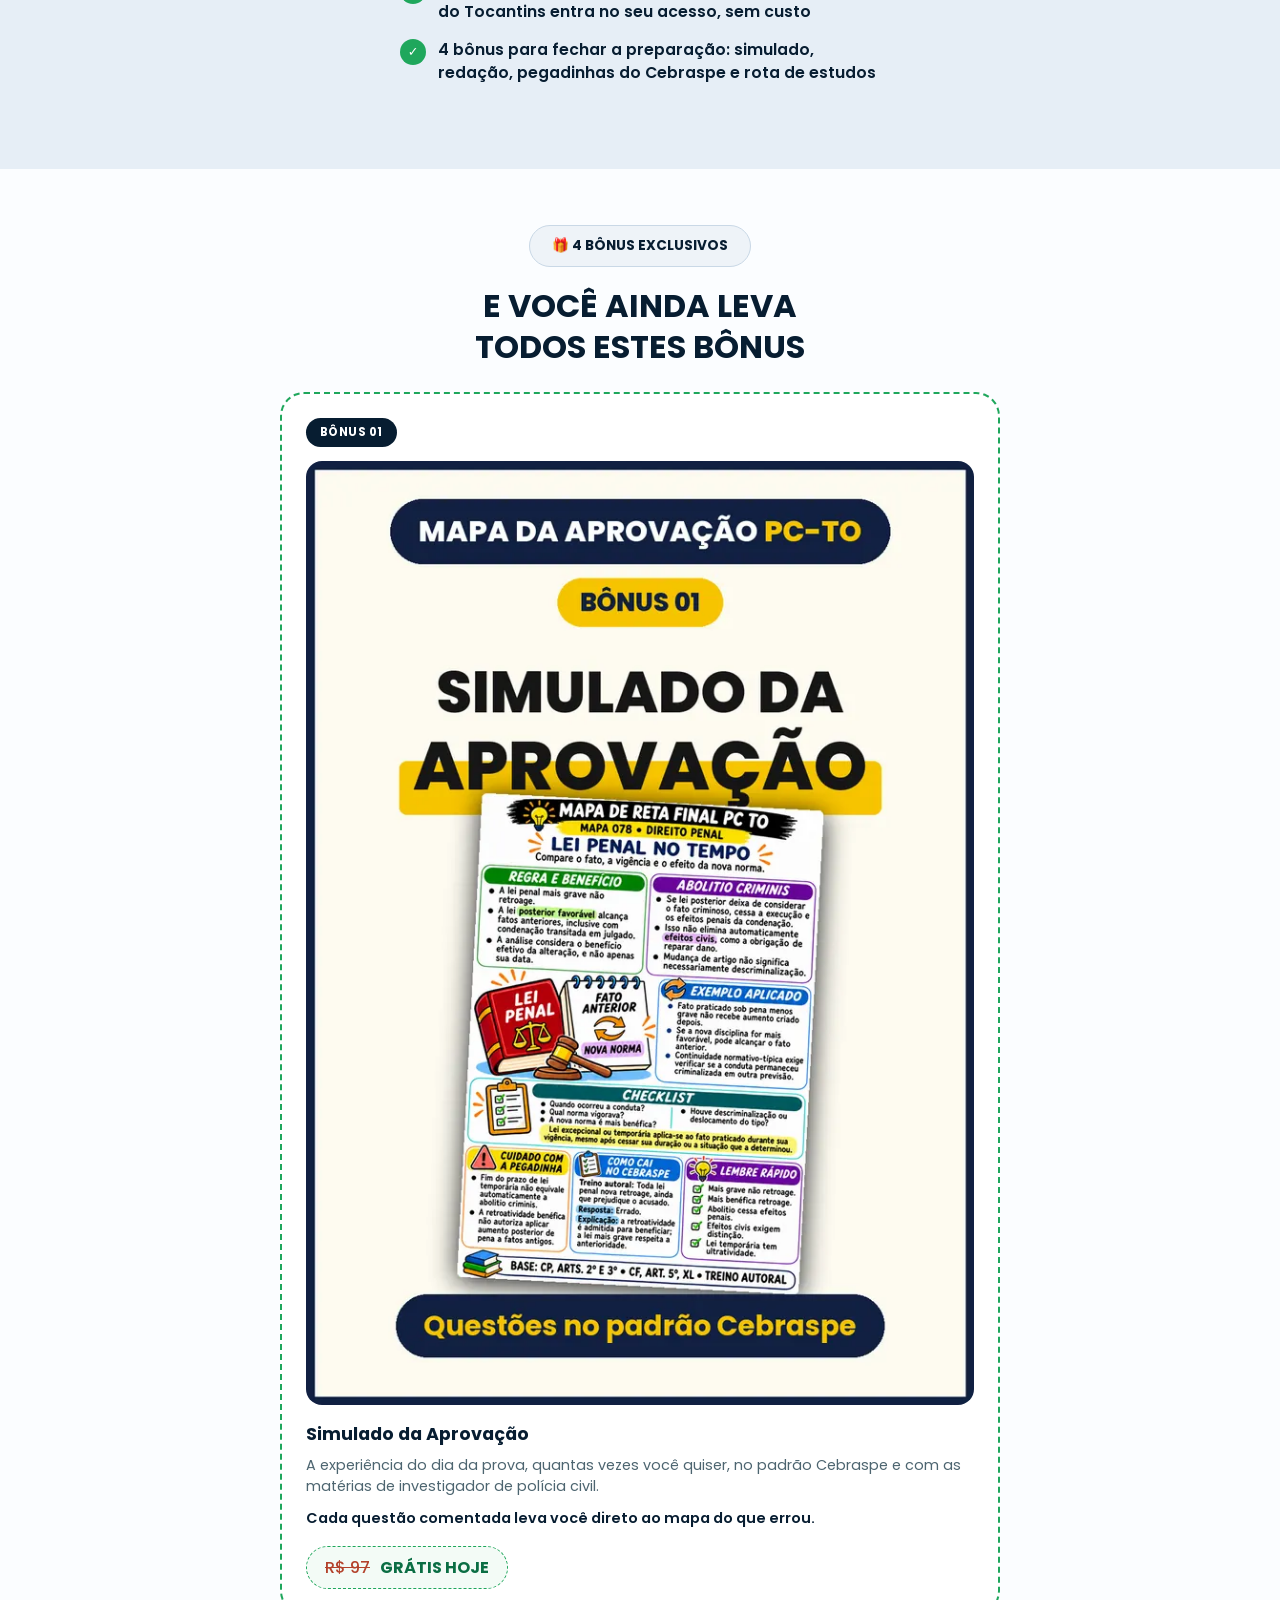
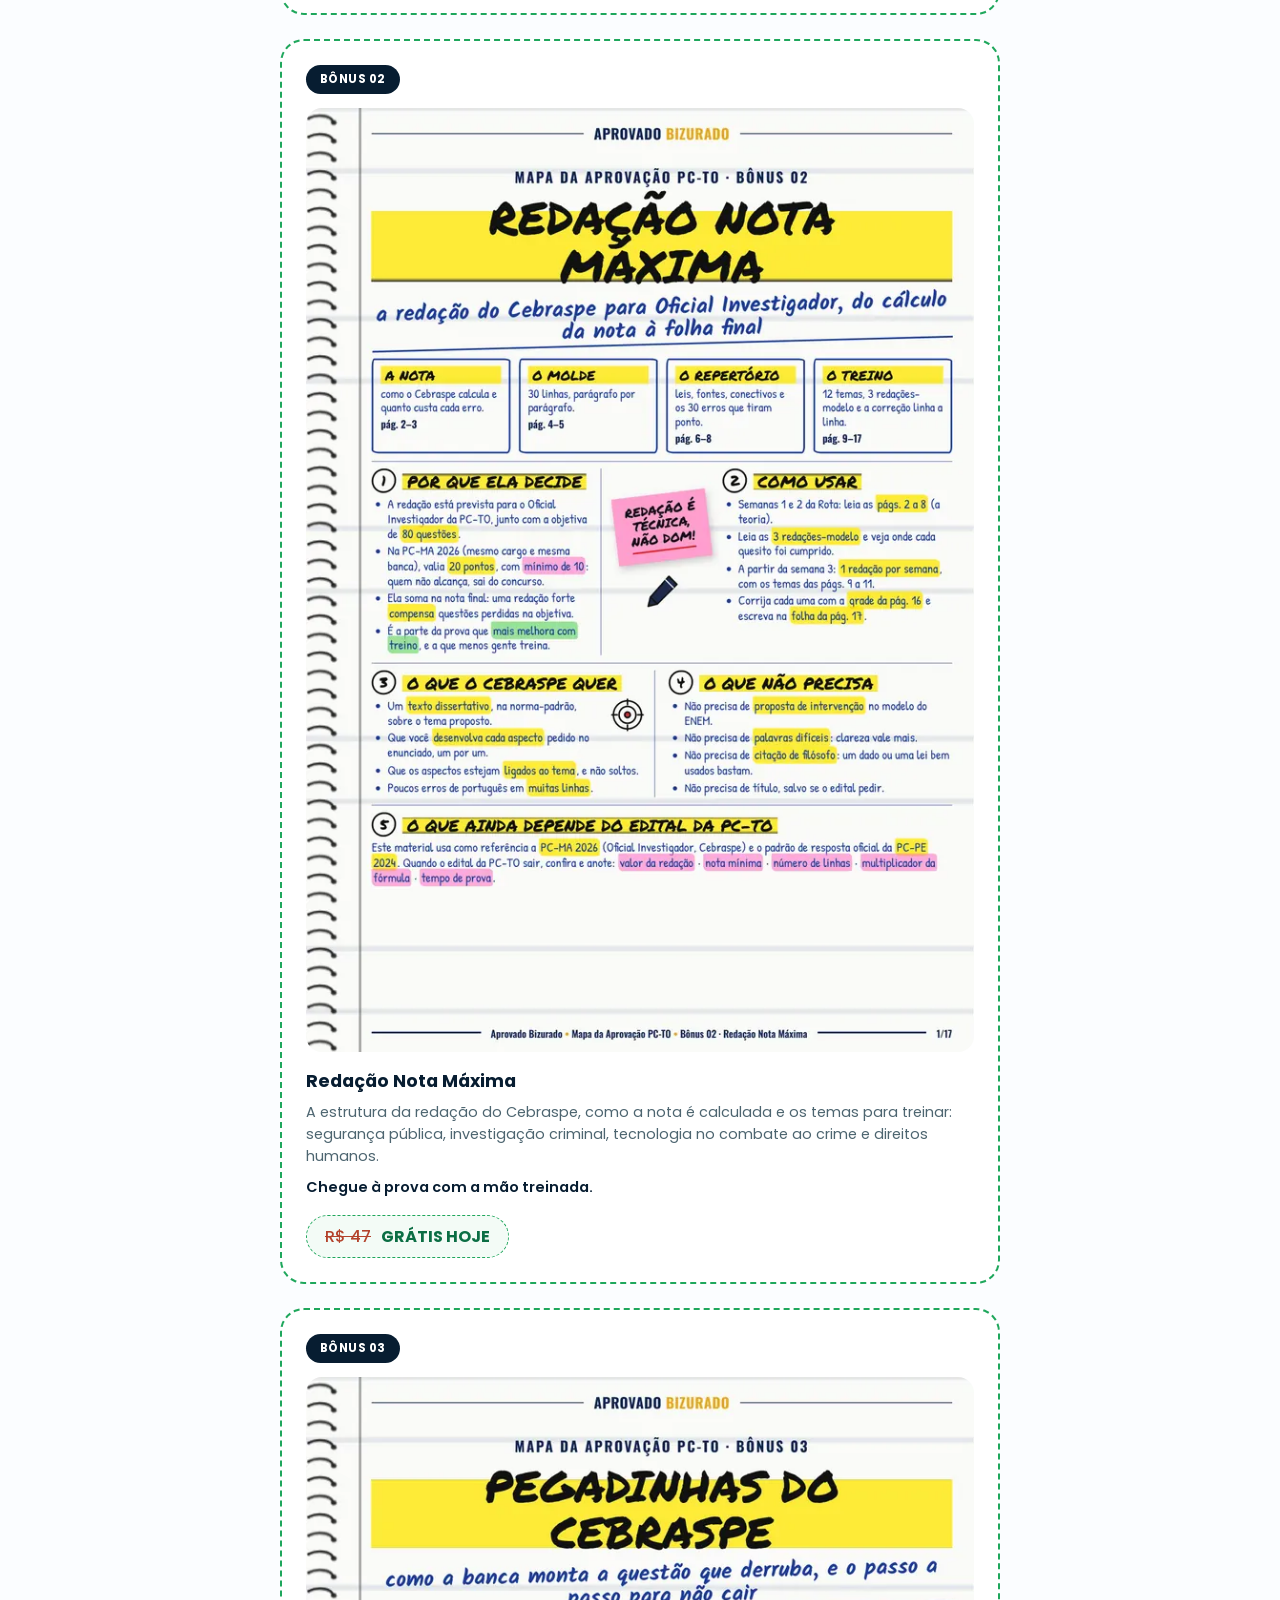
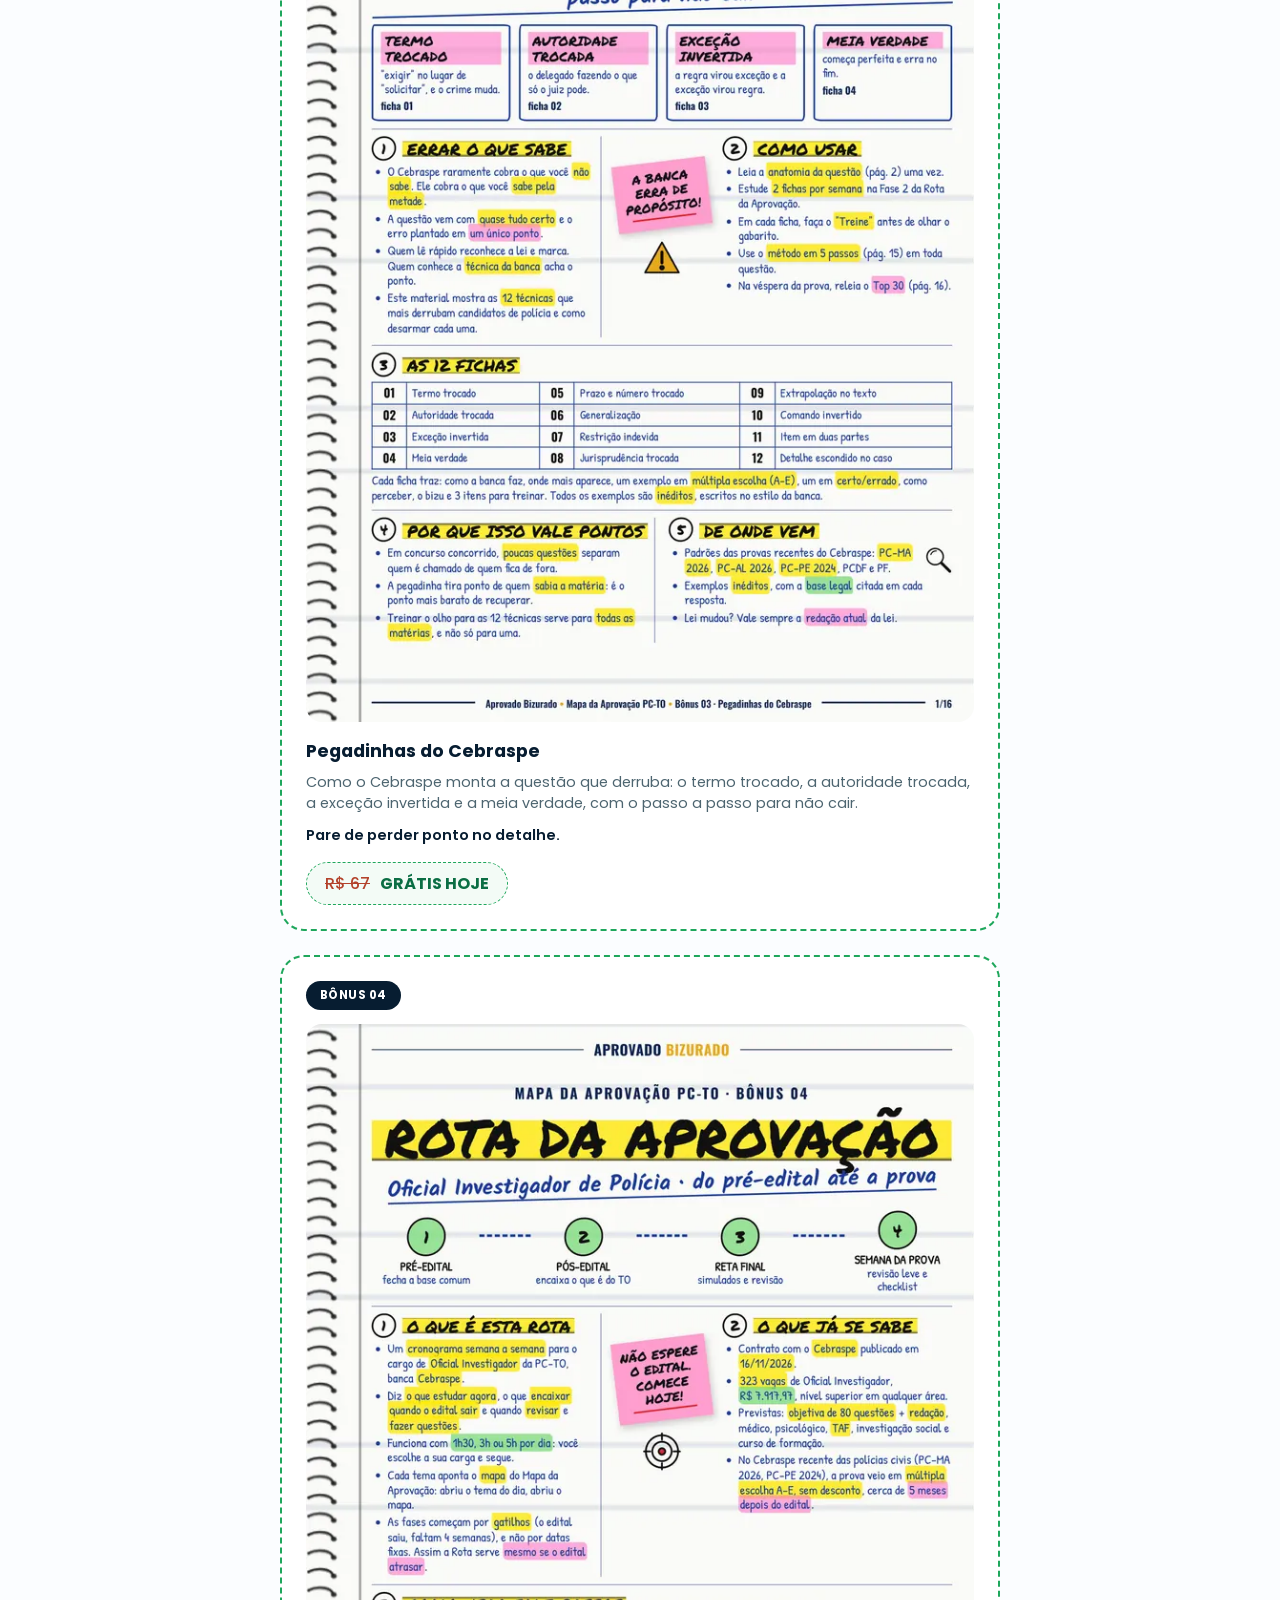
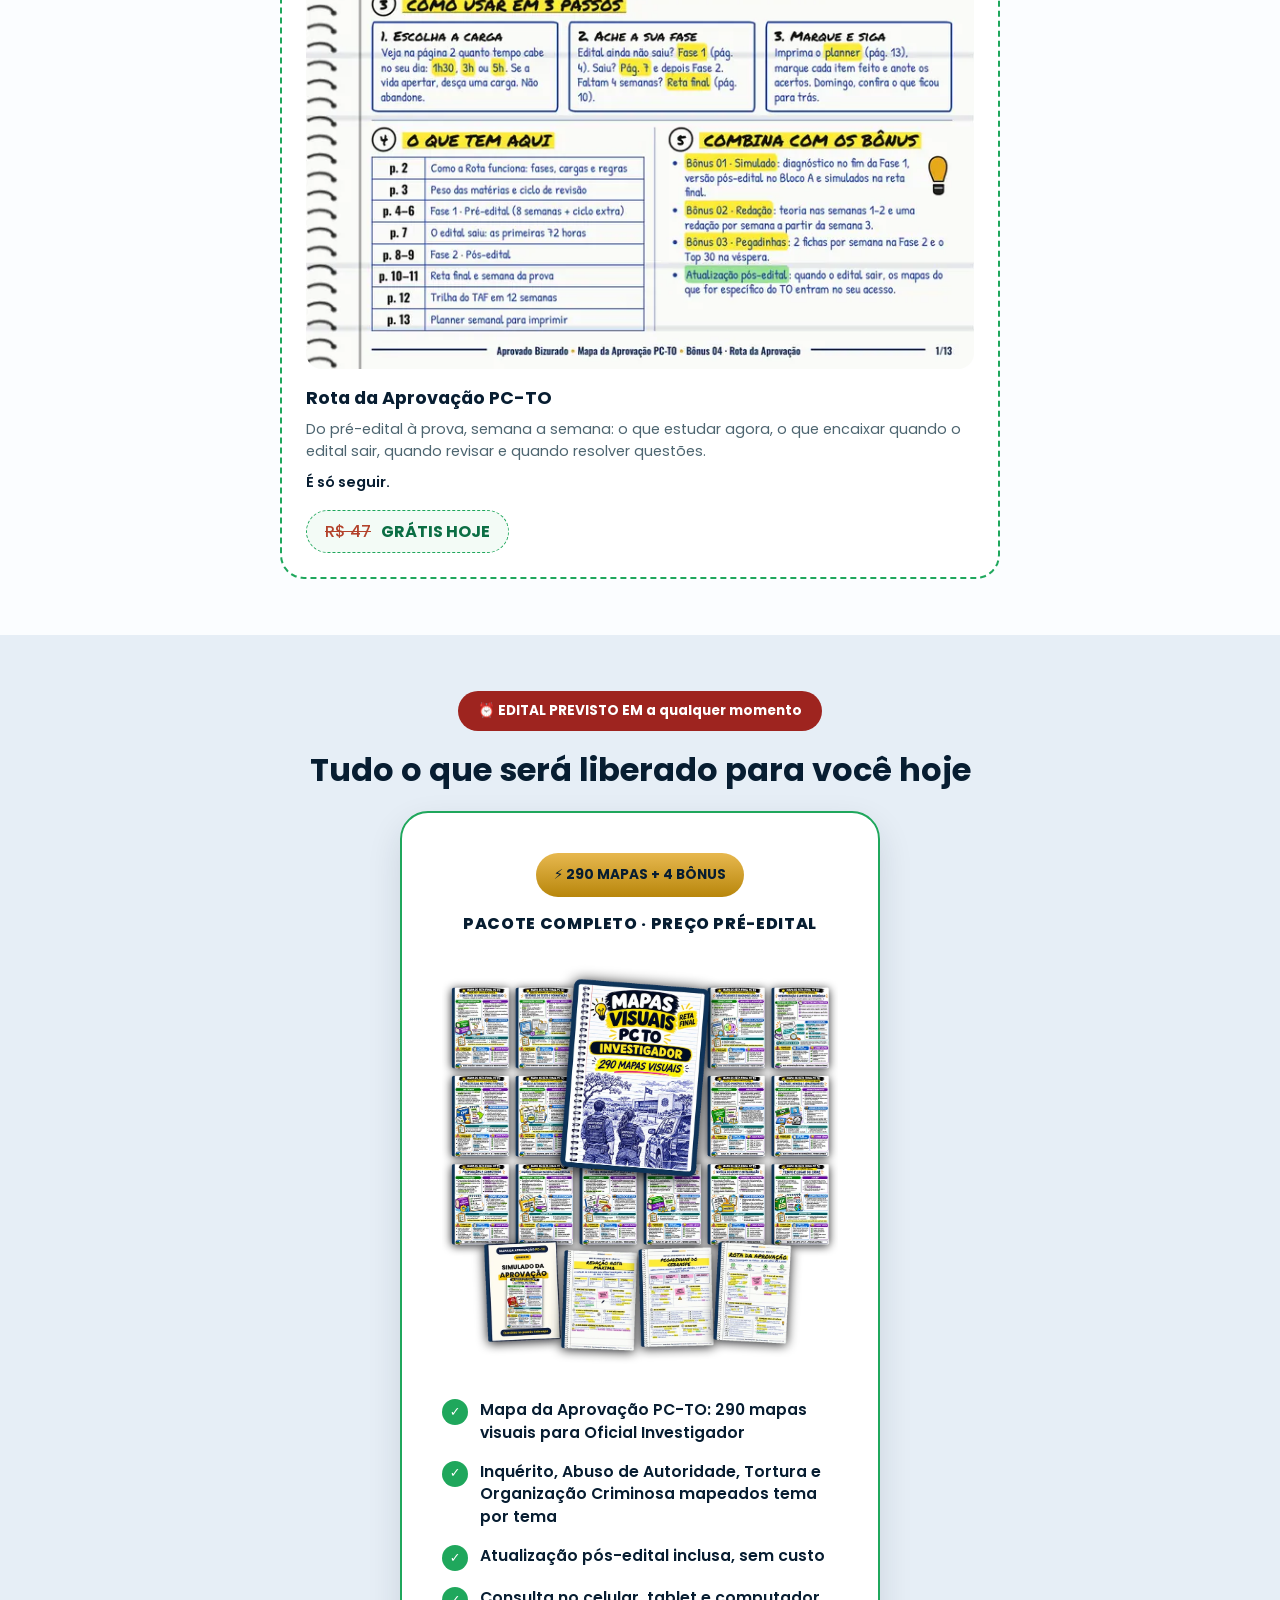
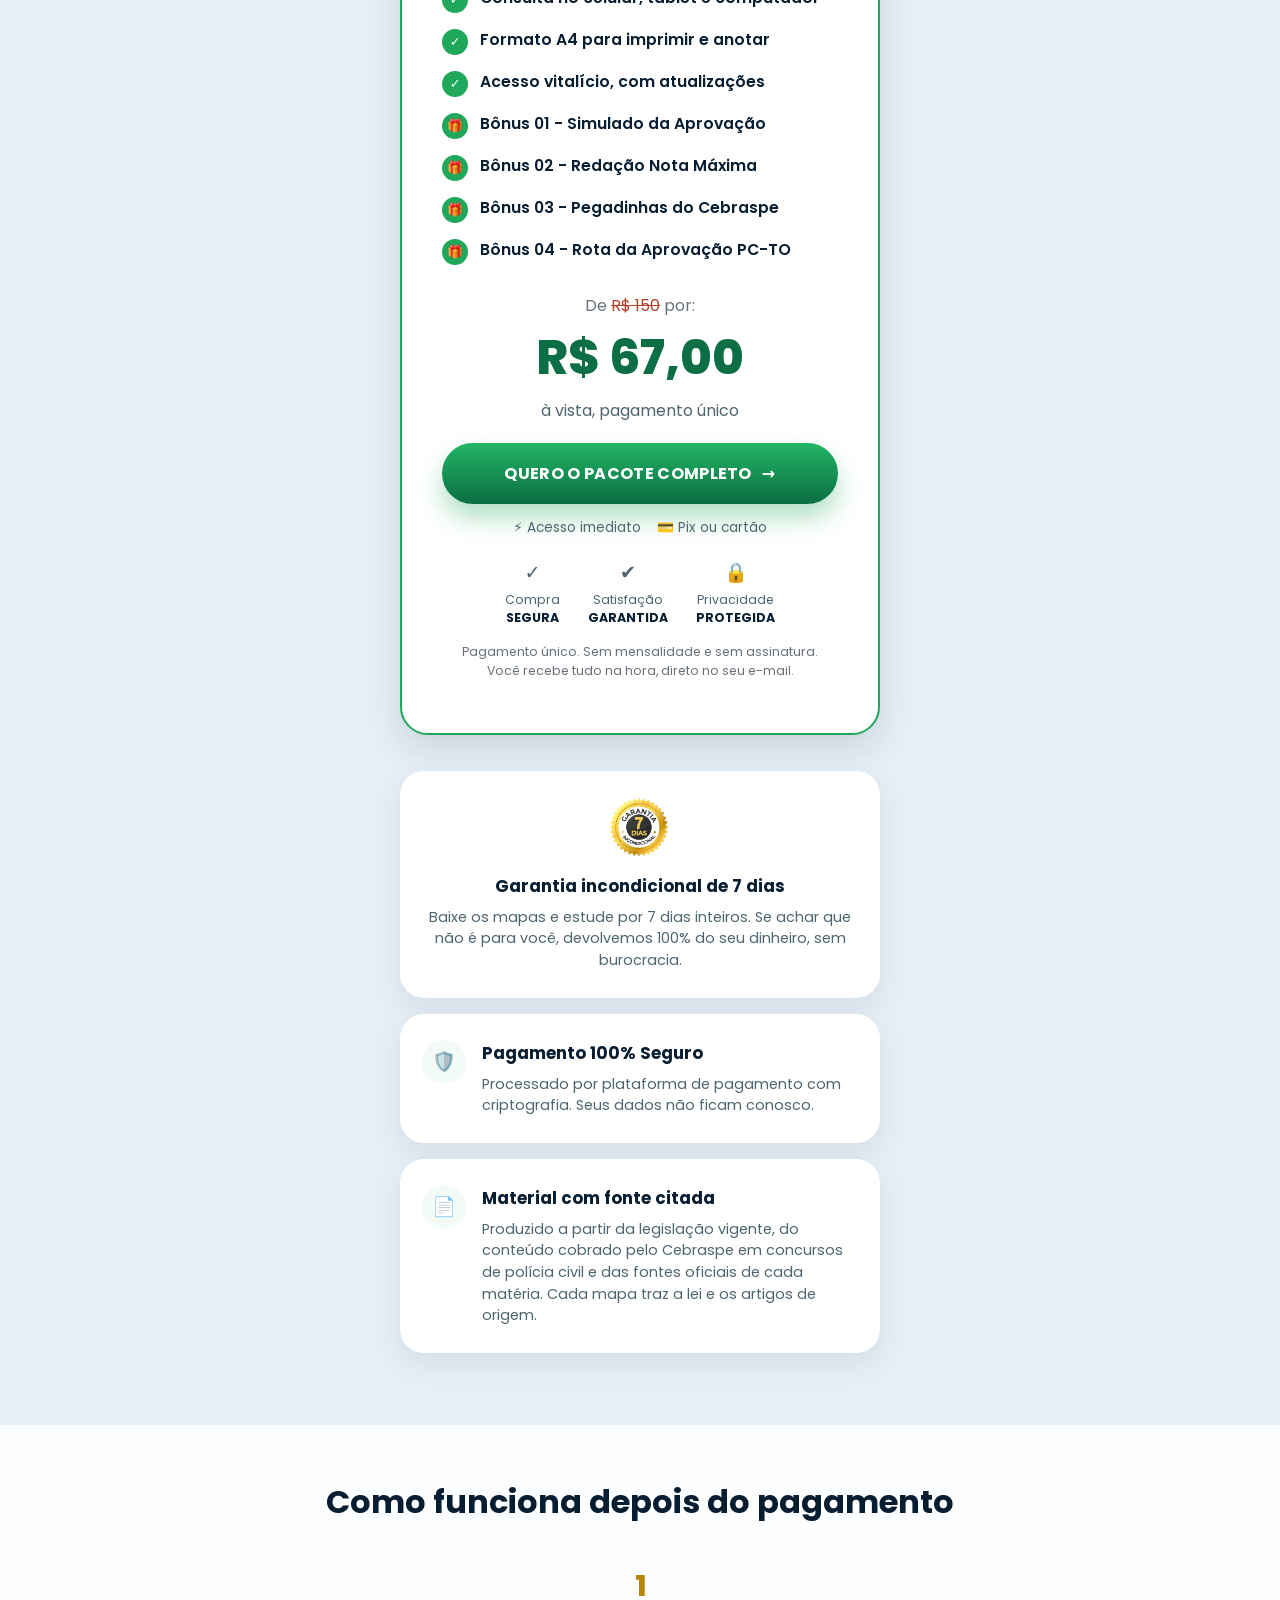
==== commit e3050514: "Capa real do Bônus 02 (Redação Nota Máxima) no card e no mockup Co-Authored-By: Claude Opus 5.5 <nor" ====
--- a/index.html
+++ b/index.html
@@ -248,7 +248,7 @@
     <div class="bonus-list">
       <div class="bonus-card">
         <span class="bonus-card__tag">BÔNUS 01</span>
-        <img src="/assets/img/bonus-01.webp?v=7" alt="Simulado da Aprovação" loading="lazy" />
+        <img src="/assets/img/bonus-01.webp?v=8" alt="Simulado da Aprovação" loading="lazy" />
         <h3>Simulado da Aprovação</h3>
         <p>A experiência do dia da prova, quantas vezes você quiser, no padrão Cebraspe e com as matérias de investigador de polícia civil.</p>
         <p class="bonus-card__extra">Cada questão comentada leva você direto ao mapa do que errou.</p>
@@ -257,7 +257,7 @@
 
       <div class="bonus-card">
         <span class="bonus-card__tag">BÔNUS 02</span>
-        <img src="/assets/img/bonus-02.webp?v=7" alt="Redação Nota Máxima" loading="lazy" />
+        <img src="/assets/img/bonus-02.webp?v=8" alt="Redação Nota Máxima" loading="lazy" />
         <h3>Redação Nota Máxima</h3>
         <p>A estrutura da redação do Cebraspe, como a nota é calculada e os temas para treinar: segurança pública, investigação criminal, tecnologia no combate ao crime e direitos humanos.</p>
         <p class="bonus-card__extra">Chegue à prova com a mão treinada.</p>
@@ -266,7 +266,7 @@
 
       <div class="bonus-card">
         <span class="bonus-card__tag">BÔNUS 03</span>
-        <img src="/assets/img/bonus-03.webp?v=7" alt="Pegadinhas do Cebraspe" loading="lazy" />
+        <img src="/assets/img/bonus-03.webp?v=8" alt="Pegadinhas do Cebraspe" loading="lazy" />
         <h3>Pegadinhas do Cebraspe</h3>
         <p>Como o Cebraspe monta a questão que derruba: o termo trocado, a autoridade trocada, a exceção invertida e a meia verdade, com o passo a passo para não cair.</p>
         <p class="bonus-card__extra">Pare de perder ponto no detalhe.</p>
@@ -275,7 +275,7 @@
 
       <div class="bonus-card">
         <span class="bonus-card__tag">BÔNUS 04</span>
-        <img src="/assets/img/bonus-04.webp?v=7" alt="Rota da Aprovação PC-TO" loading="lazy" />
+        <img src="/assets/img/bonus-04.webp?v=8" alt="Rota da Aprovação PC-TO" loading="lazy" />
         <h3>Rota da Aprovação PC-TO</h3>
         <p>Do pré-edital à prova, semana a semana: o que estudar agora, o que encaixar quando o edital sair, quando revisar e quando resolver questões.</p>
         <p class="bonus-card__extra">É só seguir.</p>
@@ -445,6 +445,6 @@
   </div>
 </footer>
 
-<script src="/assets/js/main.js?v=7"></script>
+<script src="/assets/js/main.js?v=8"></script>
 </body>
 </html>
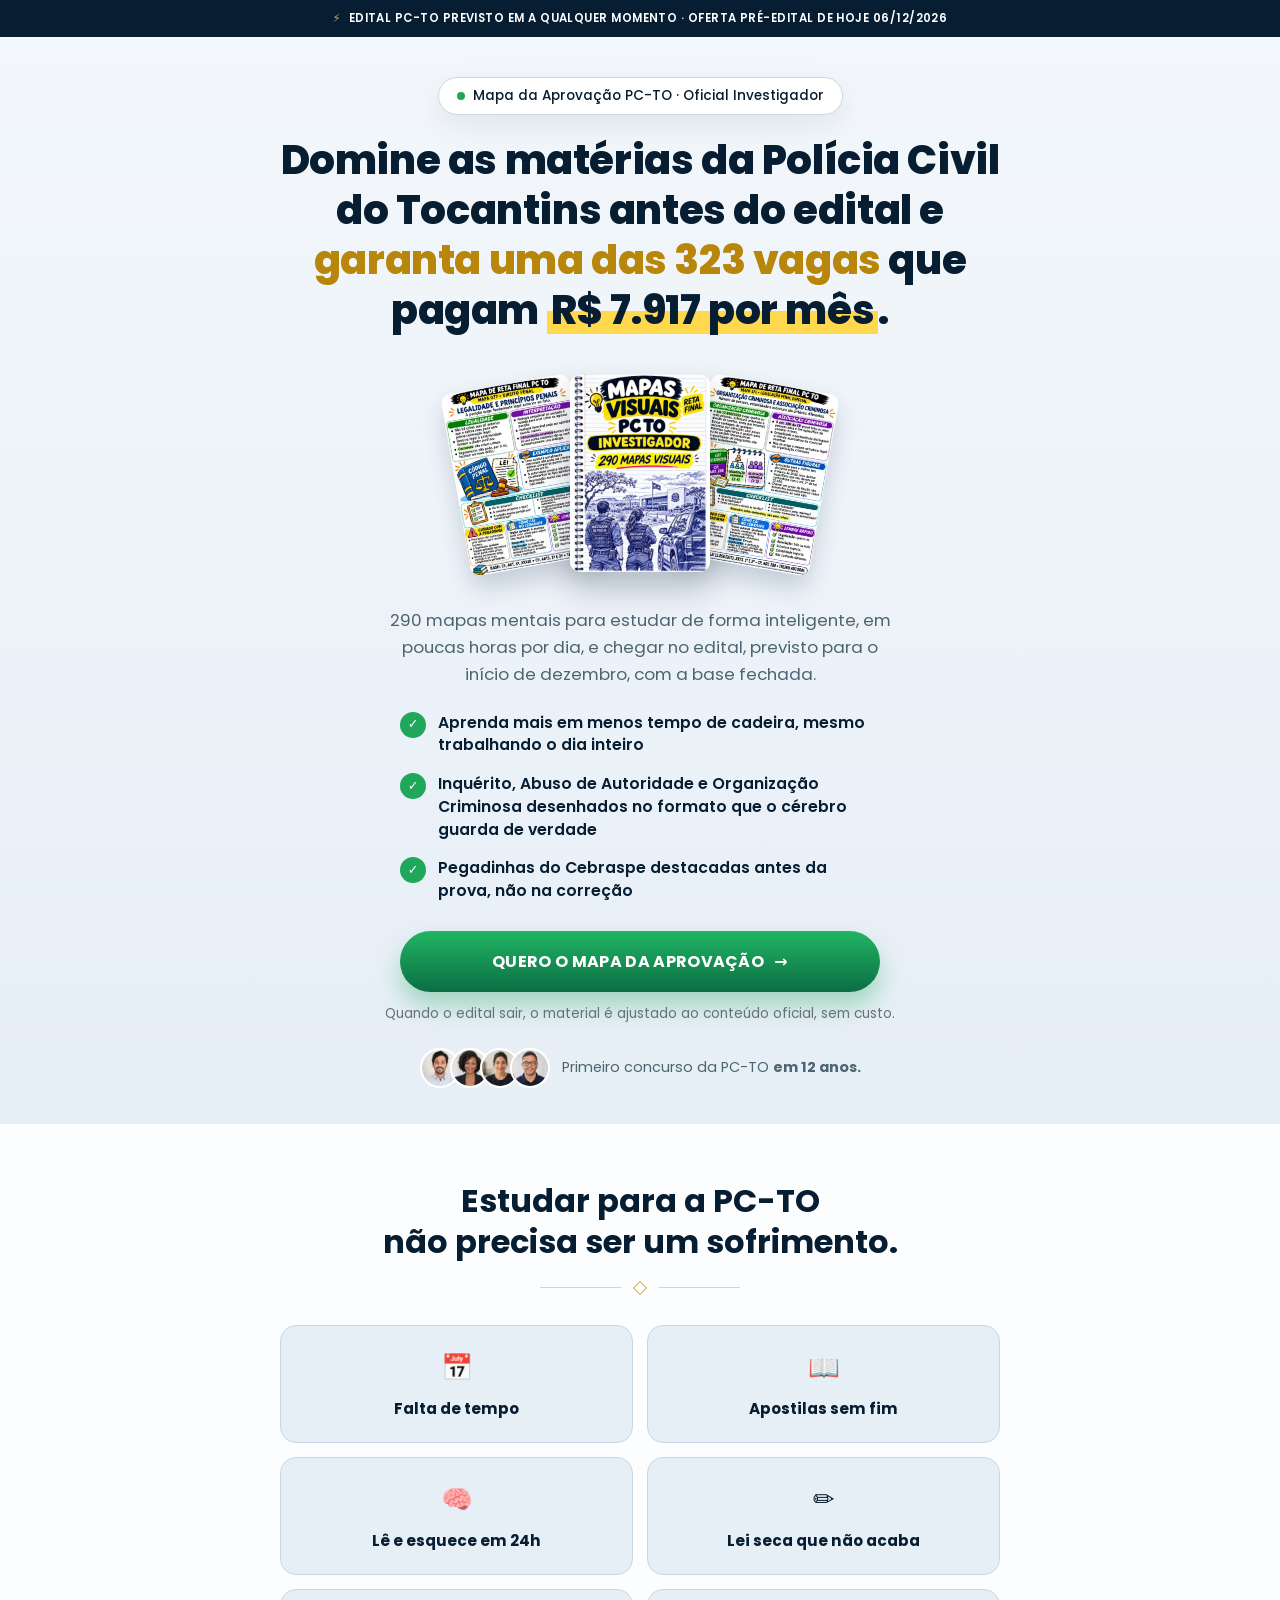
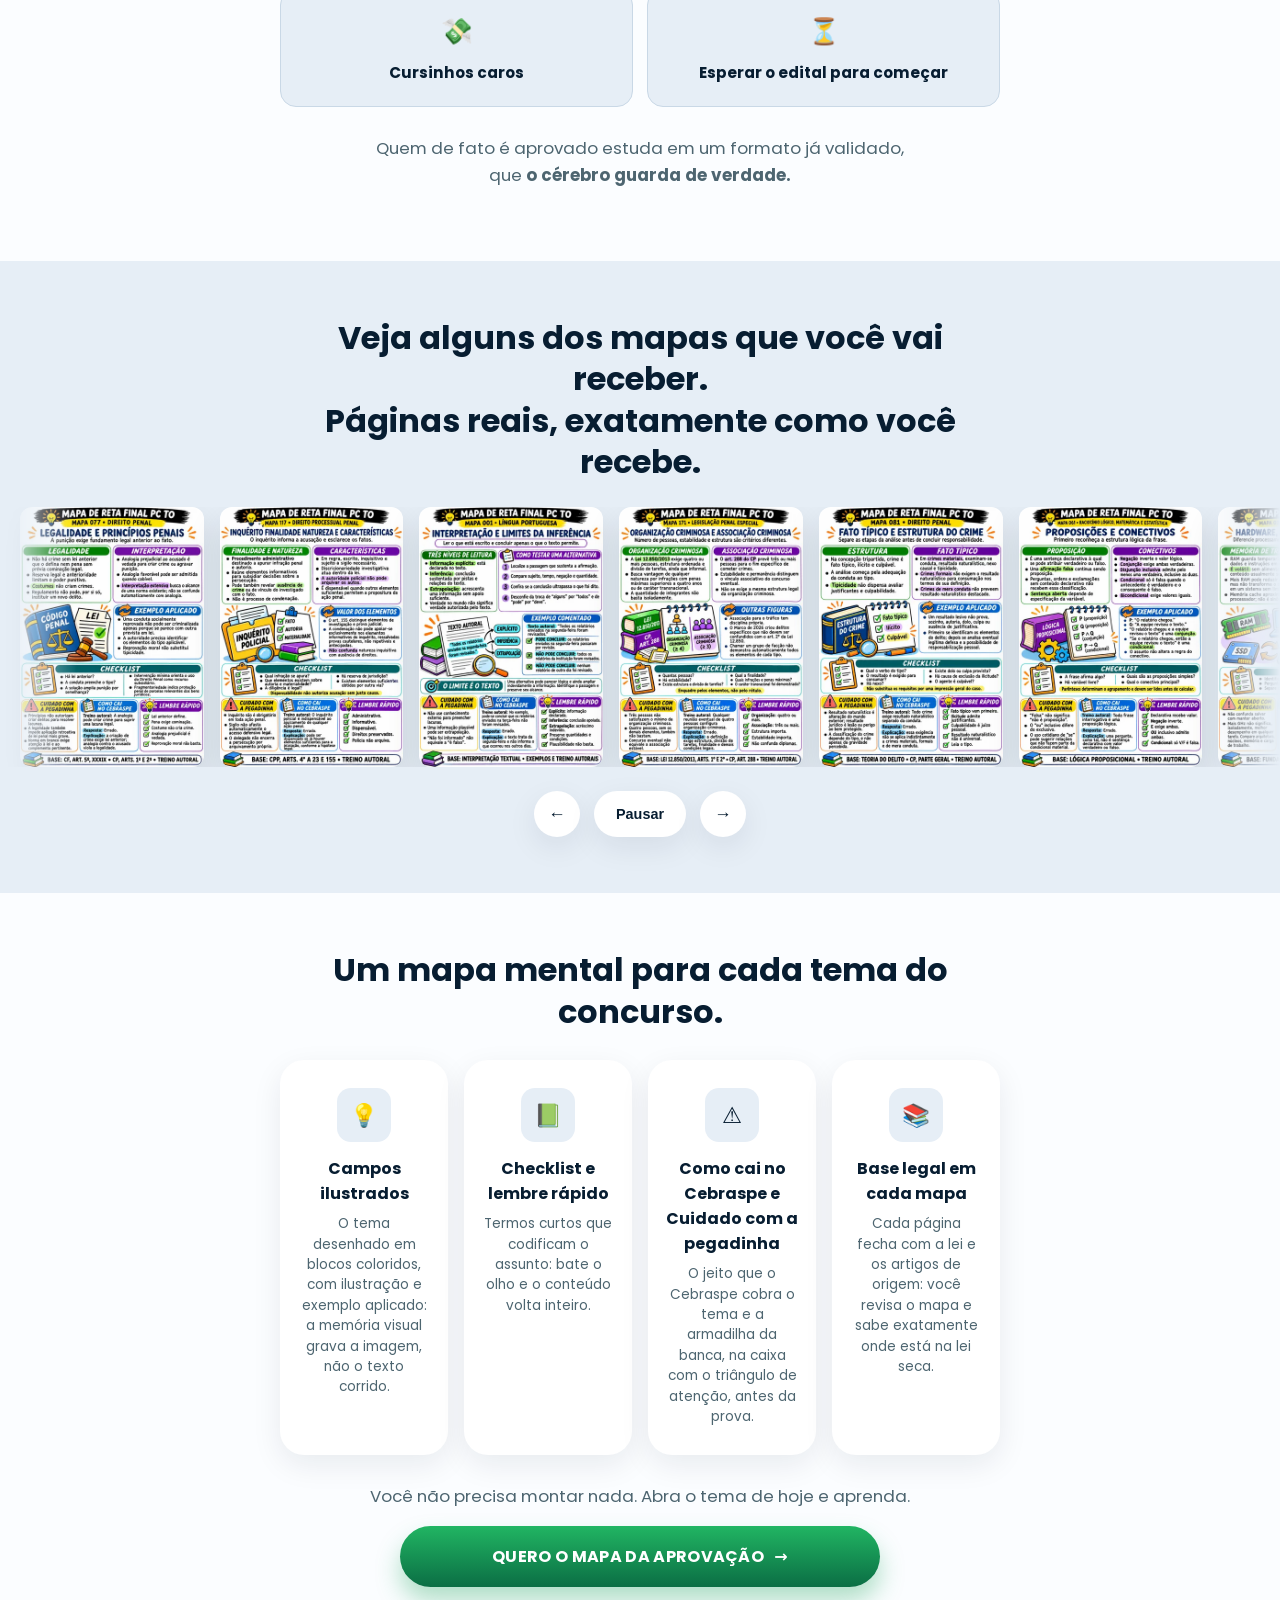
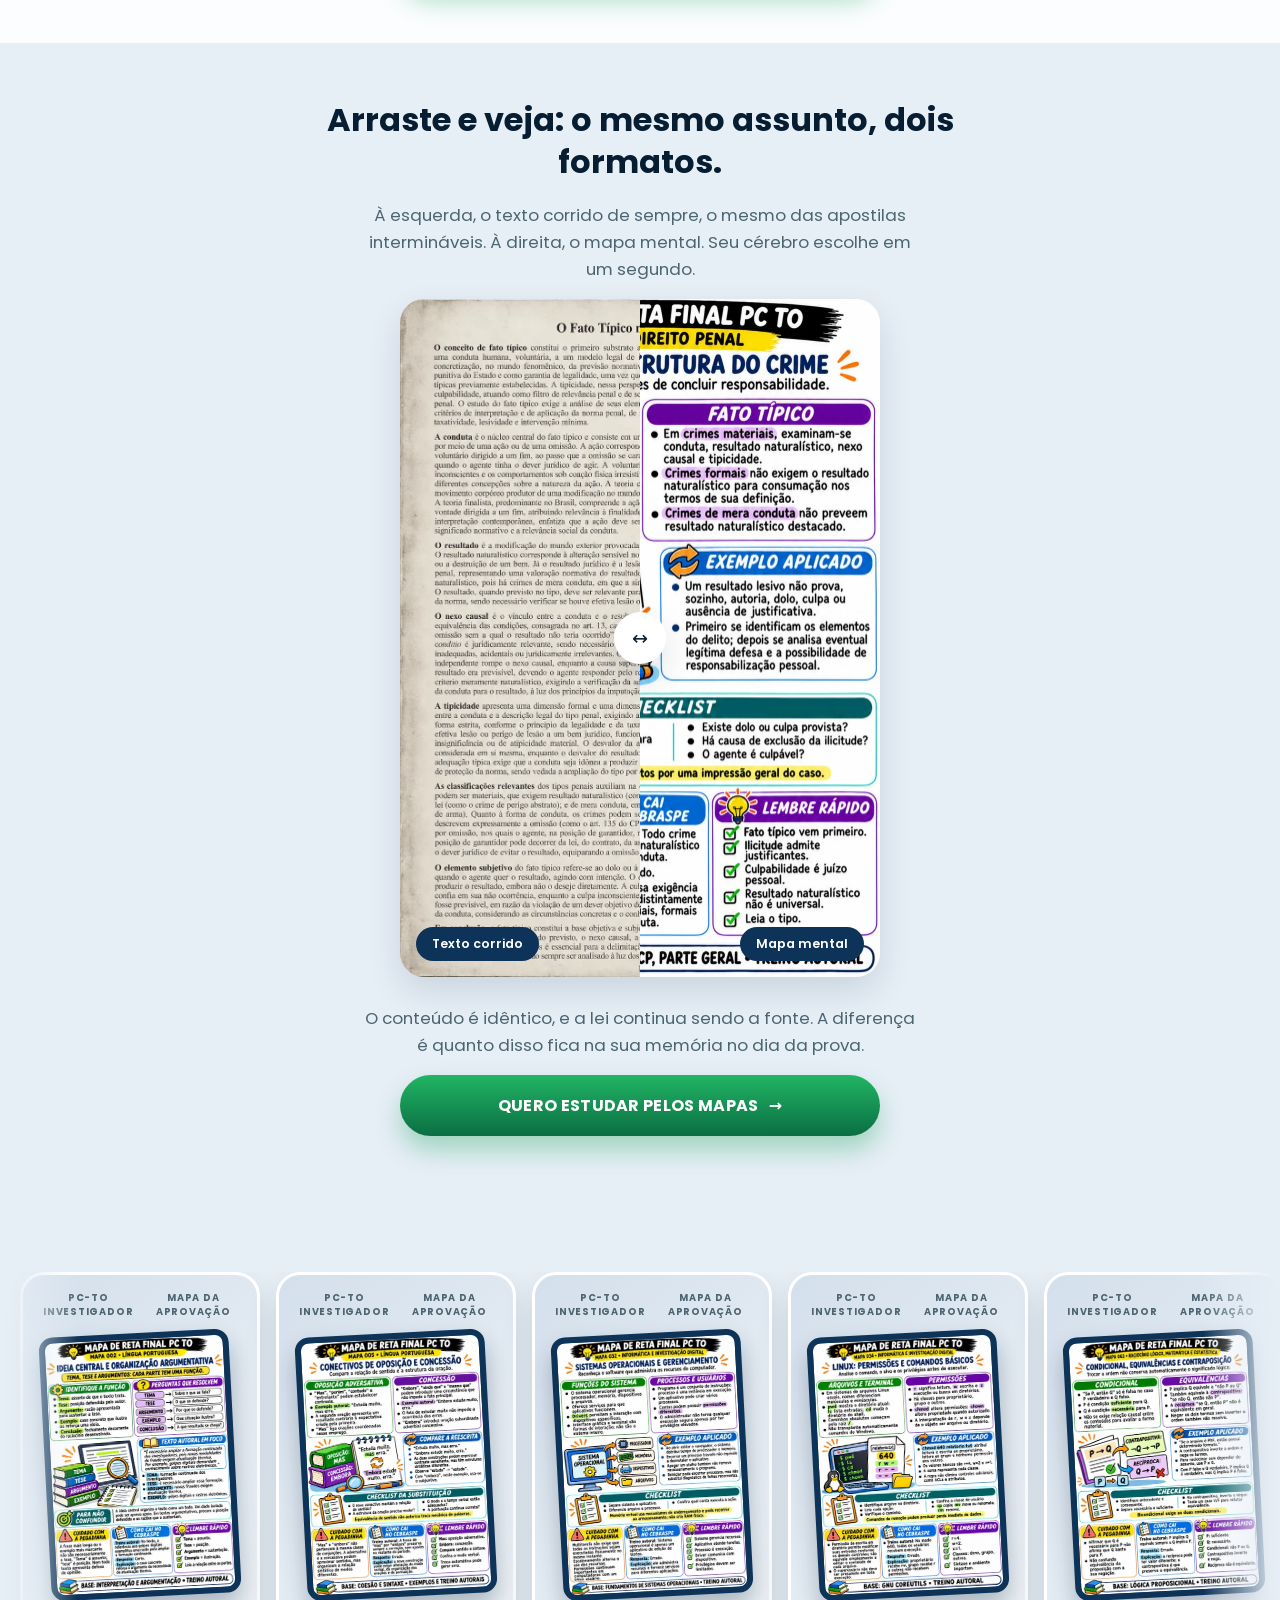
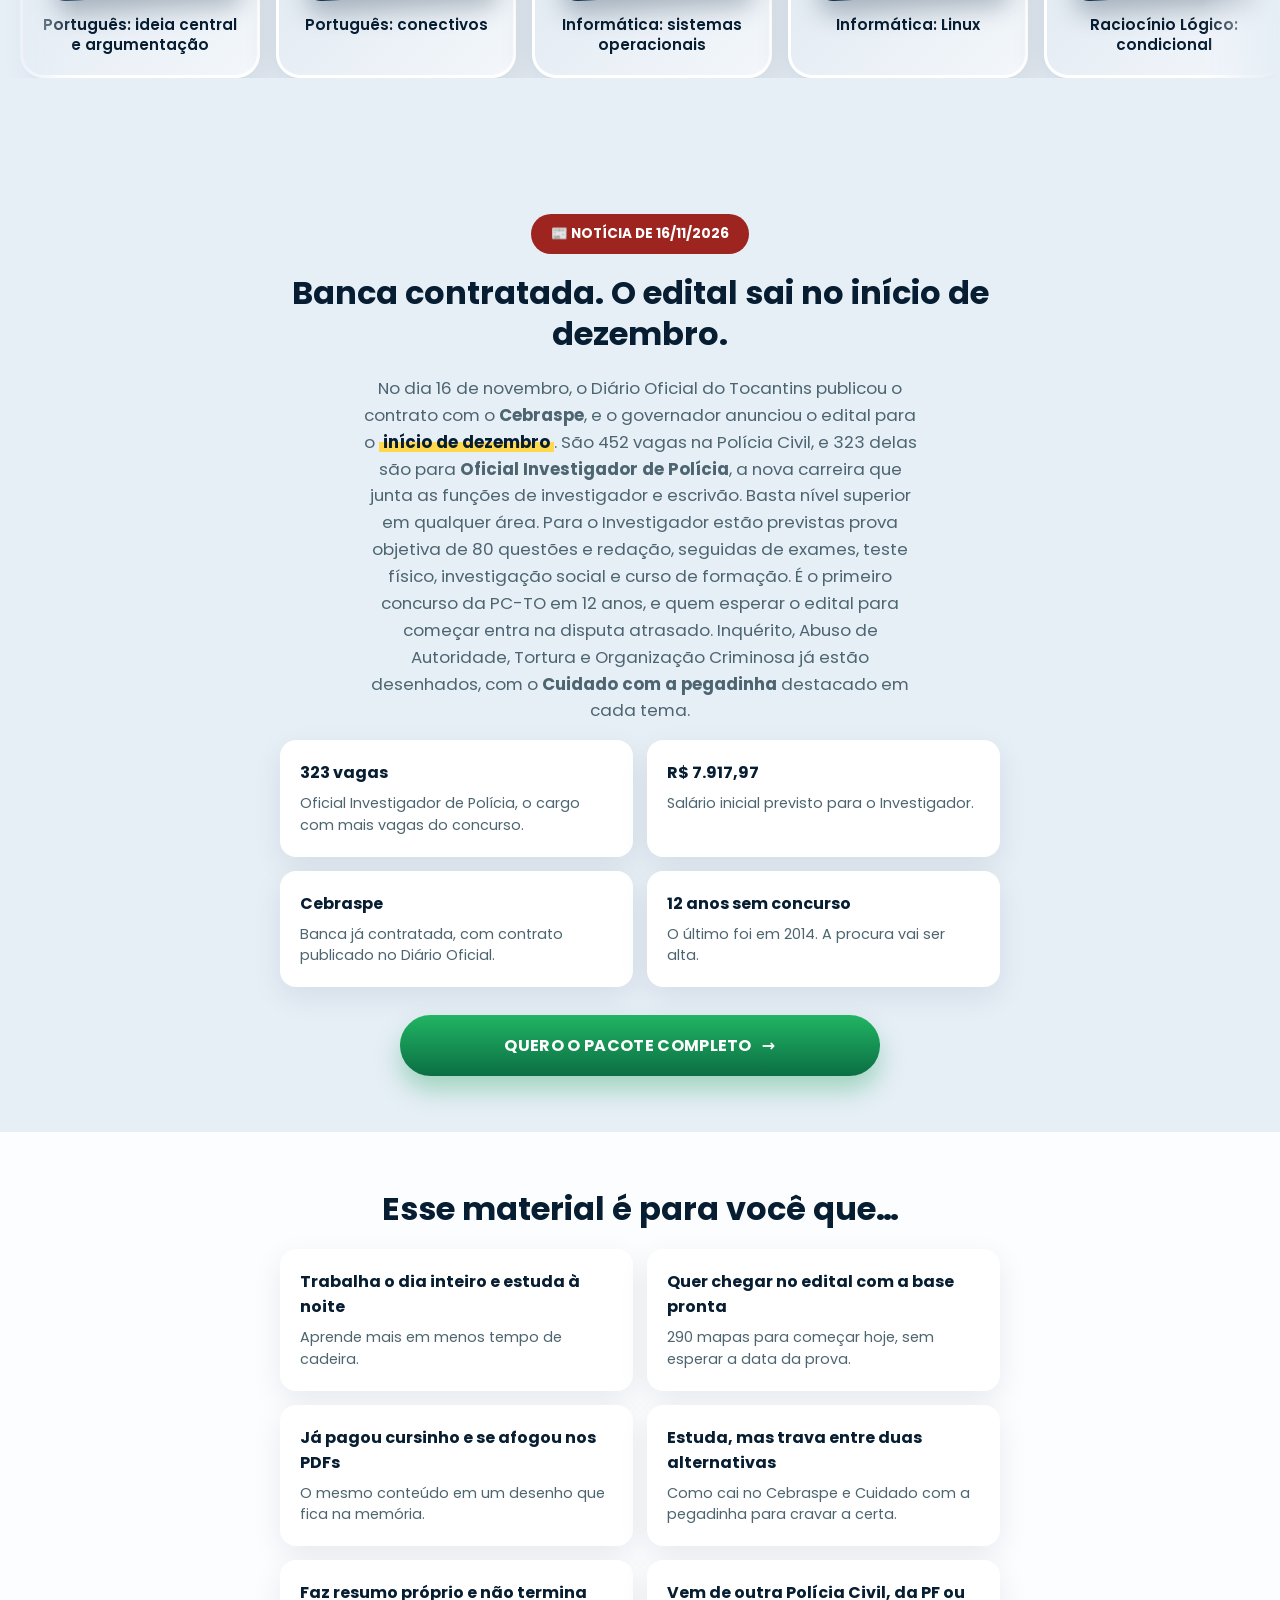
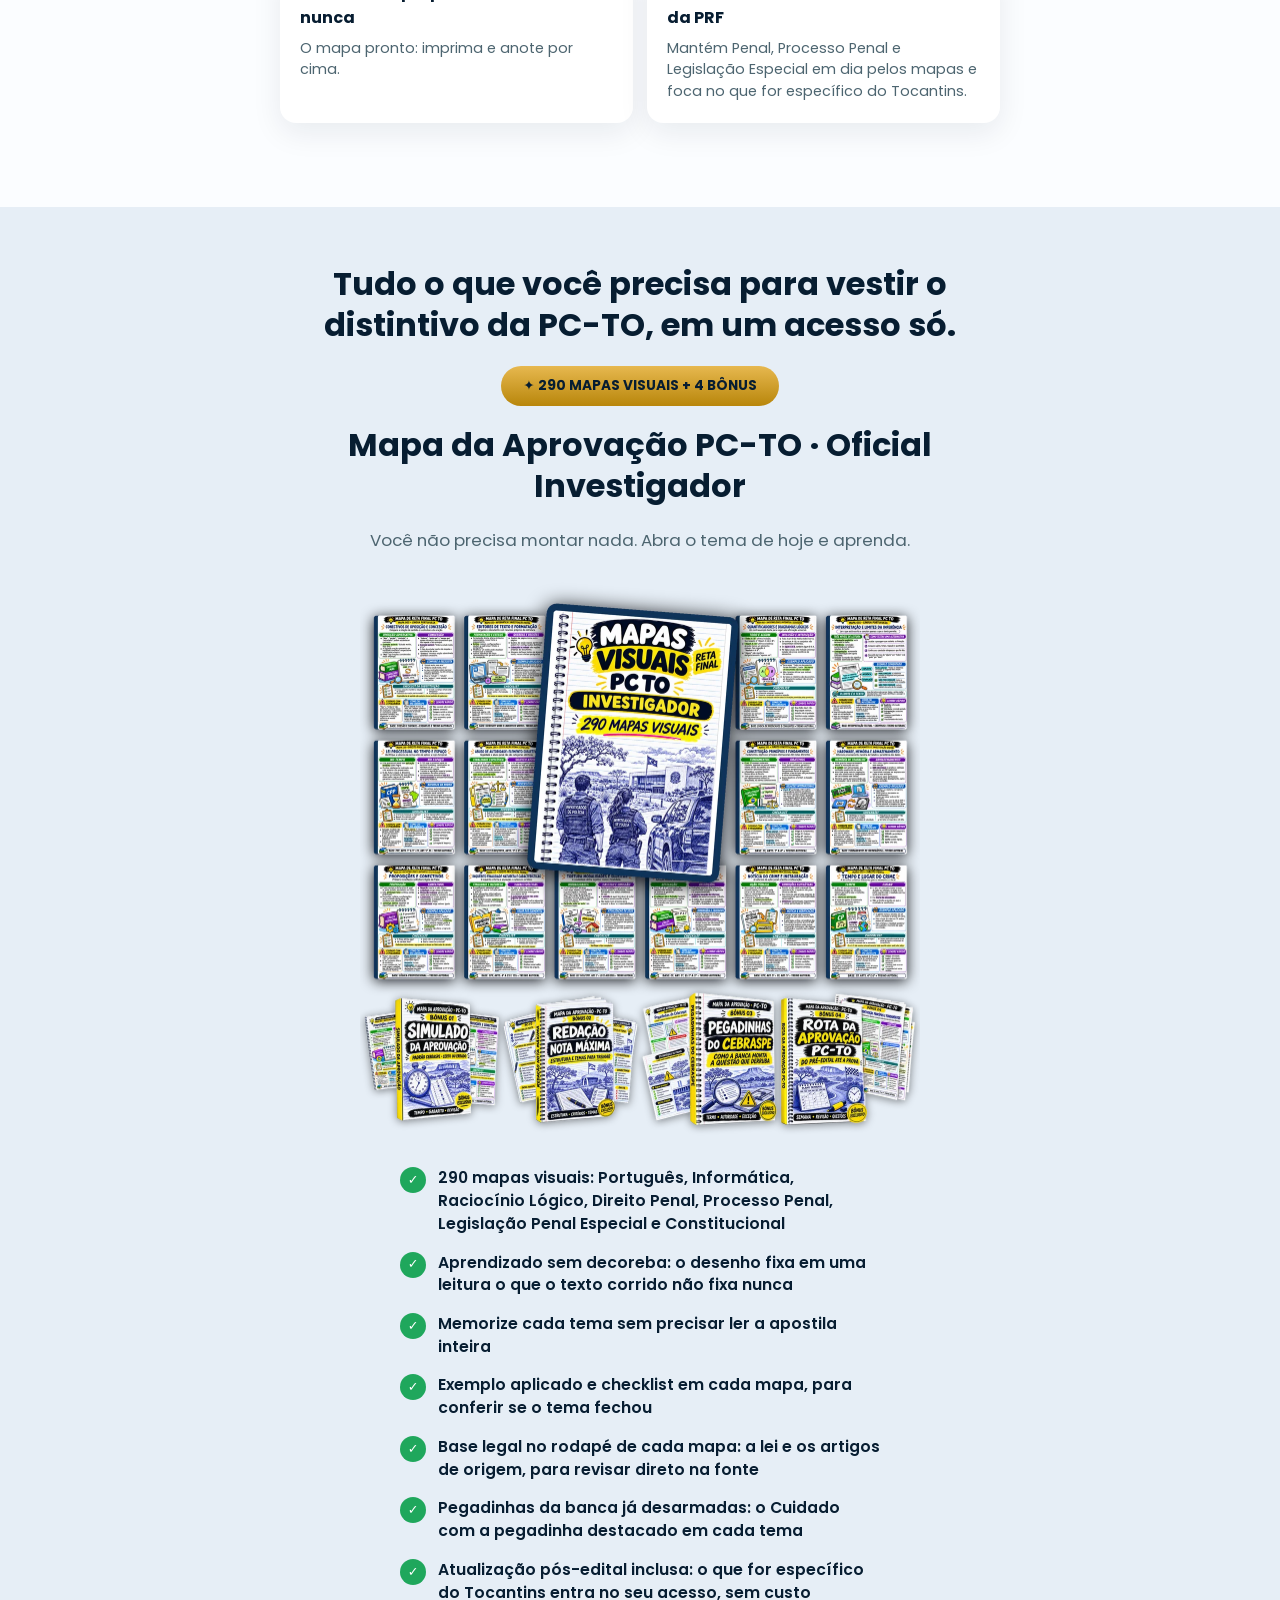
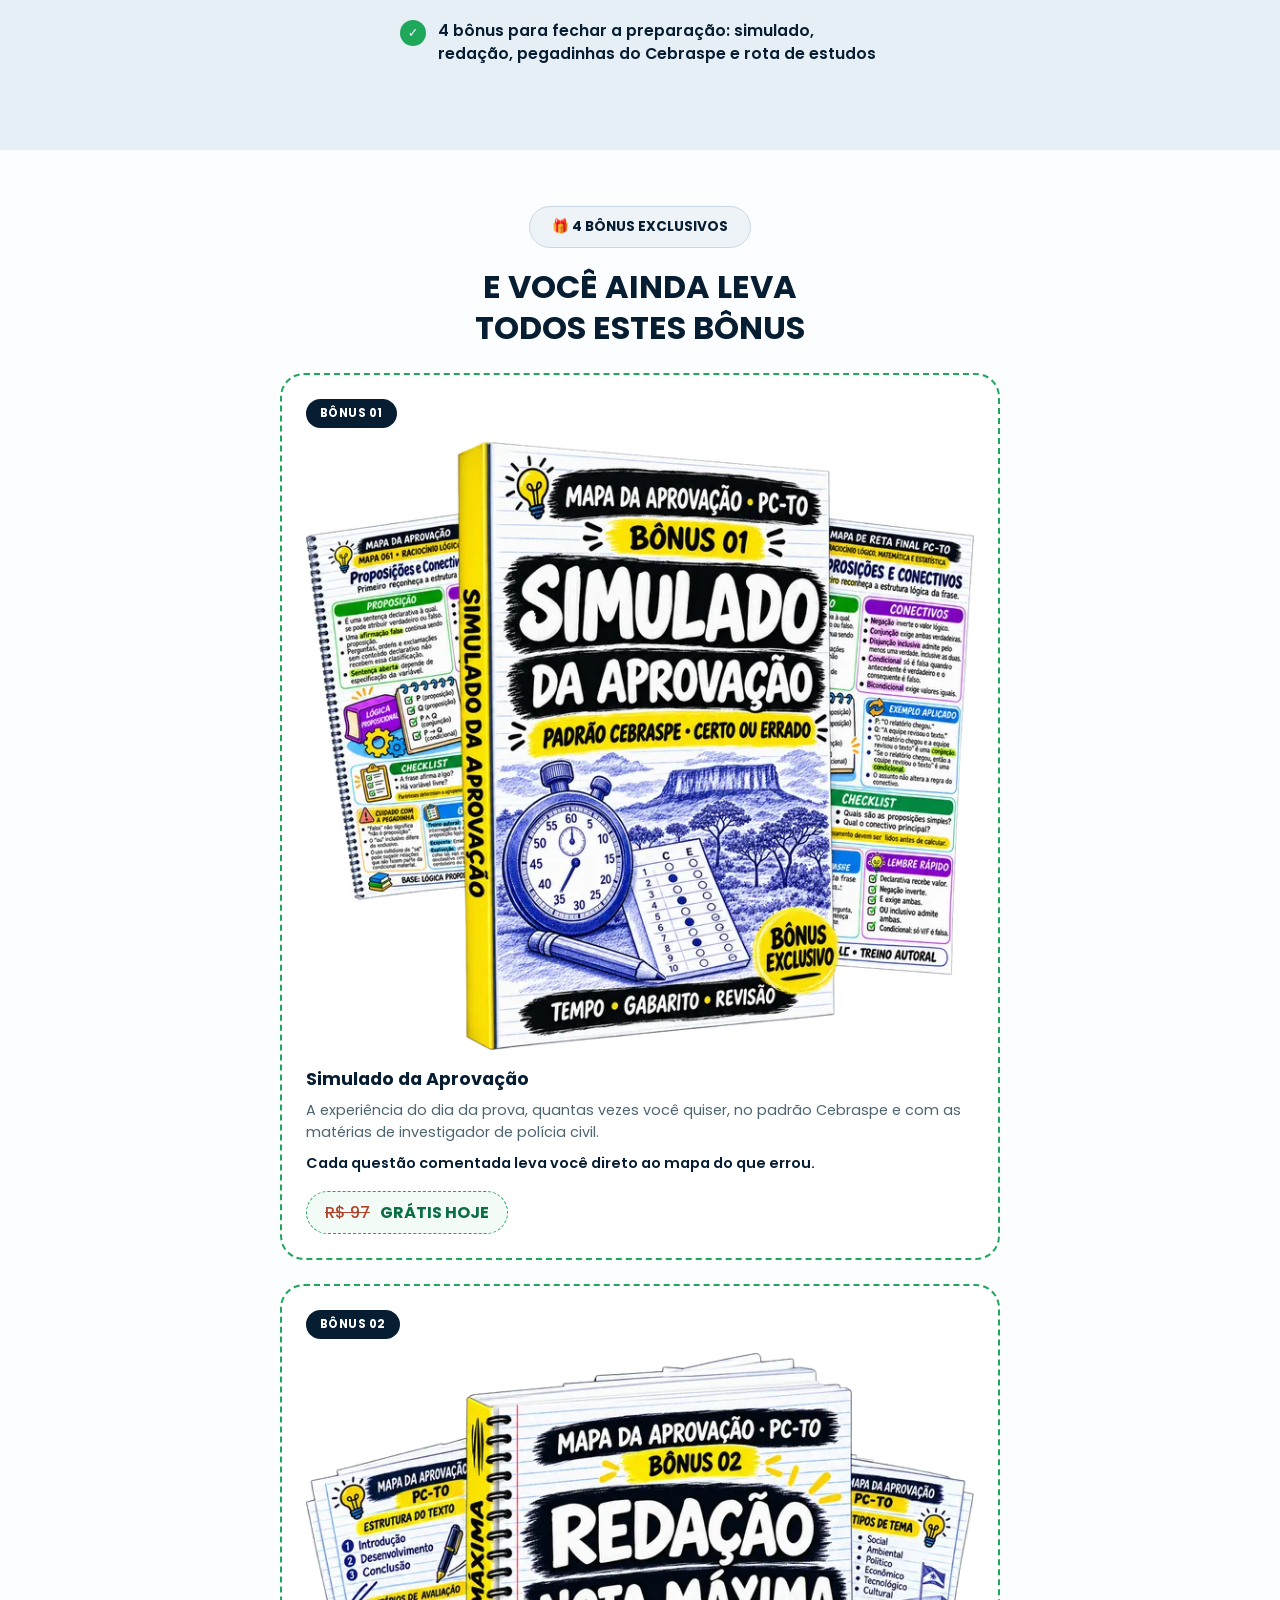
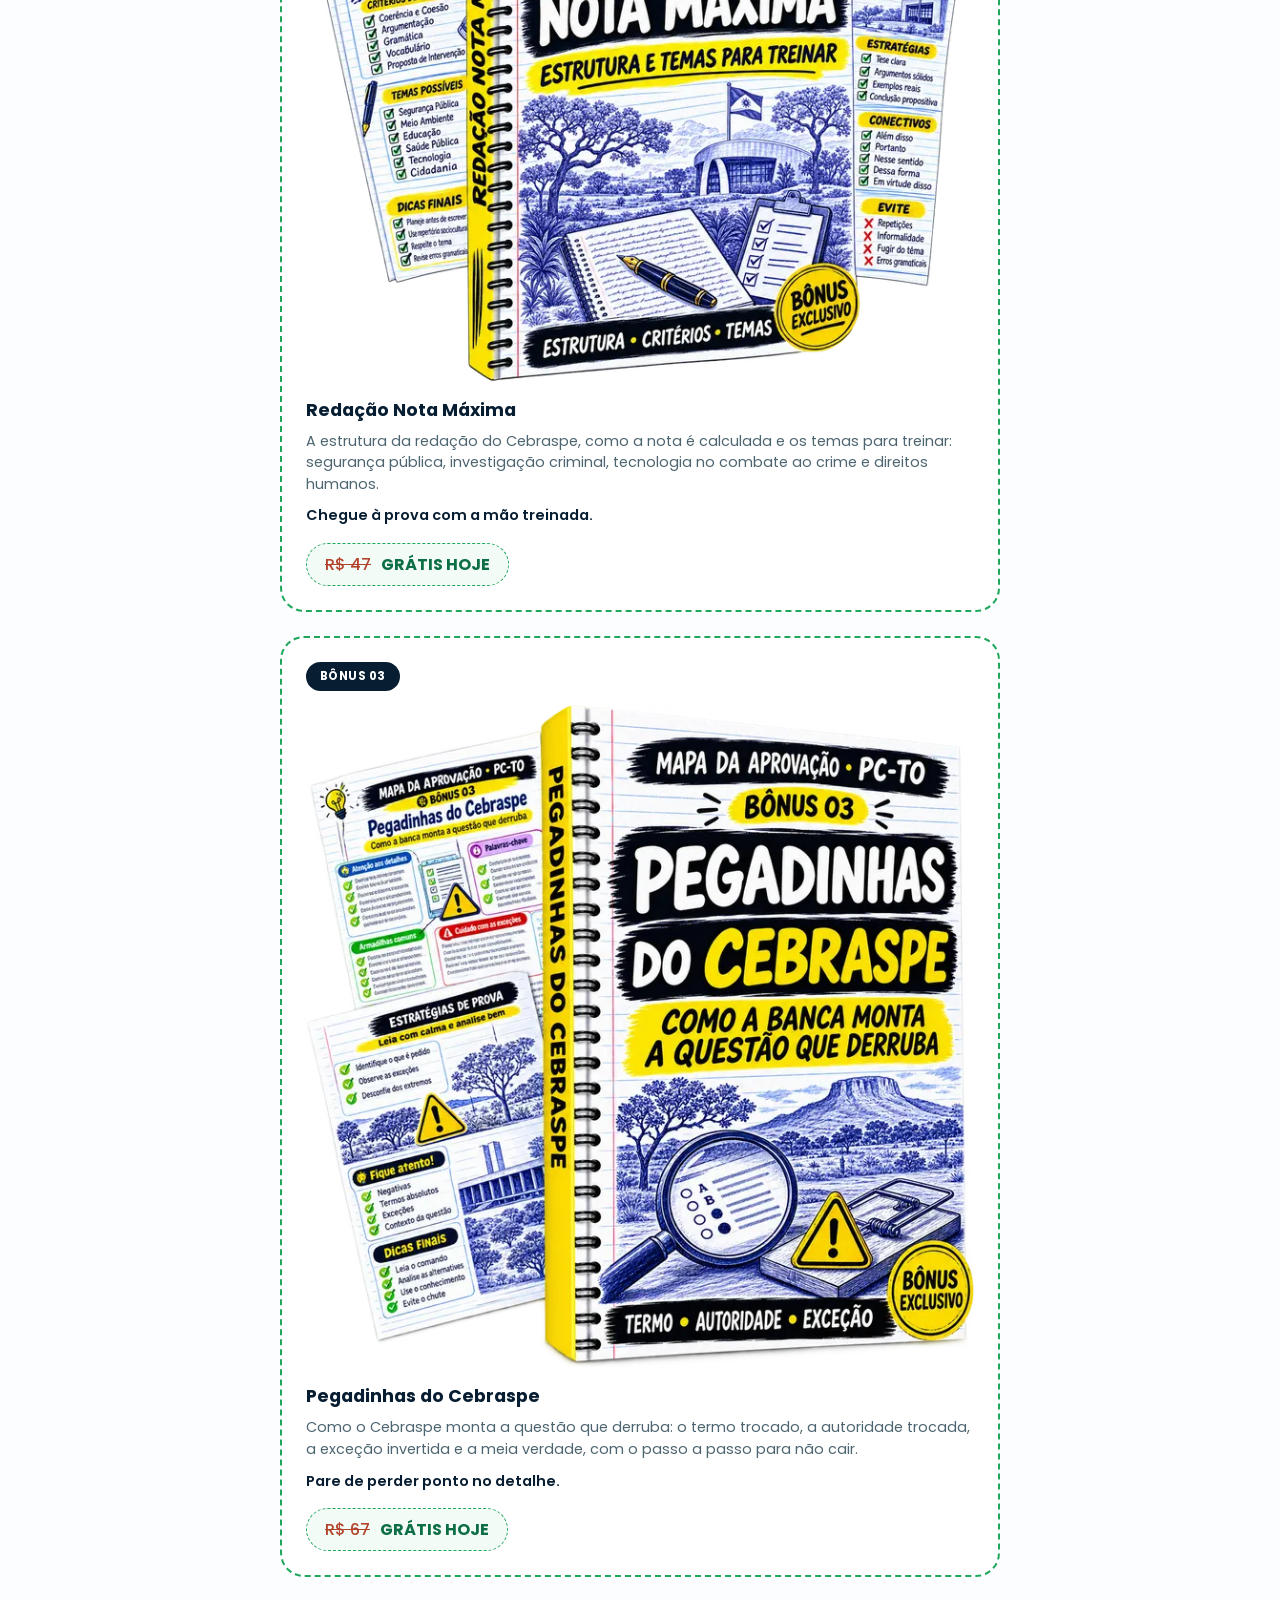
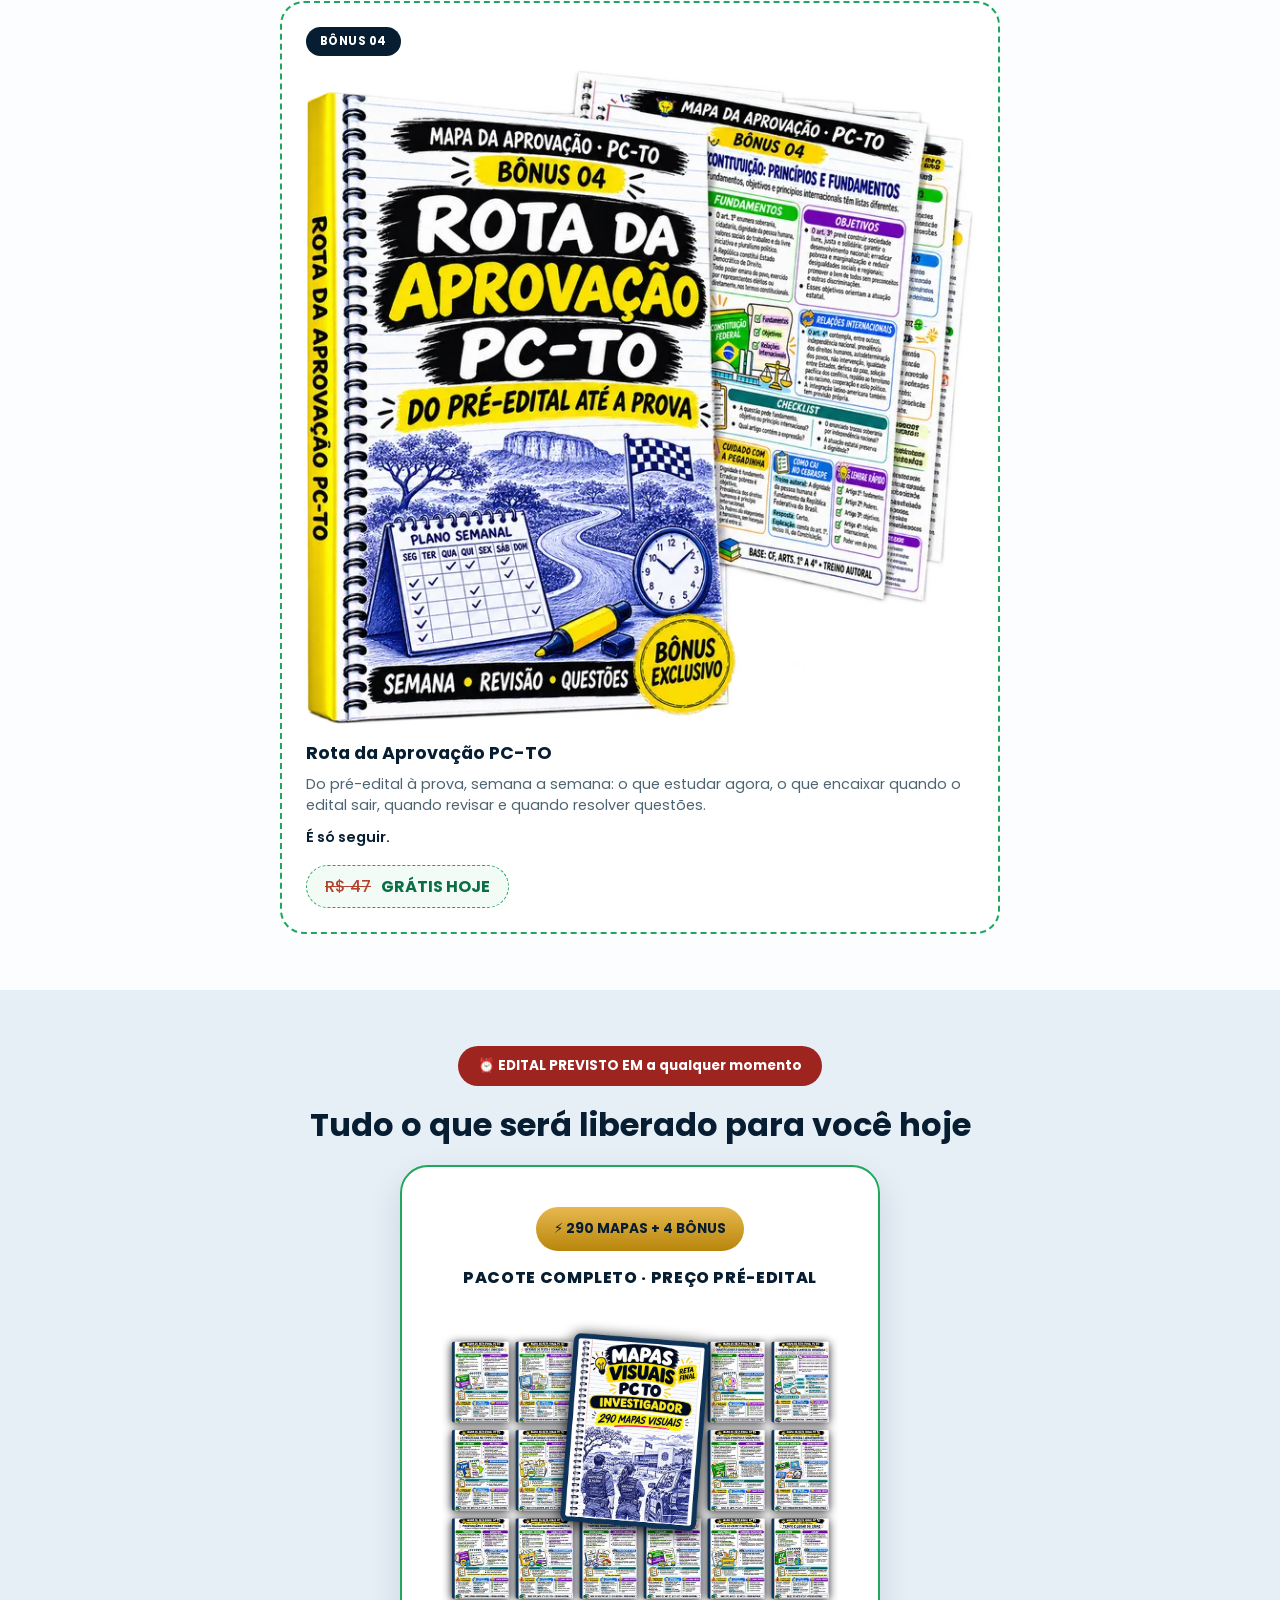
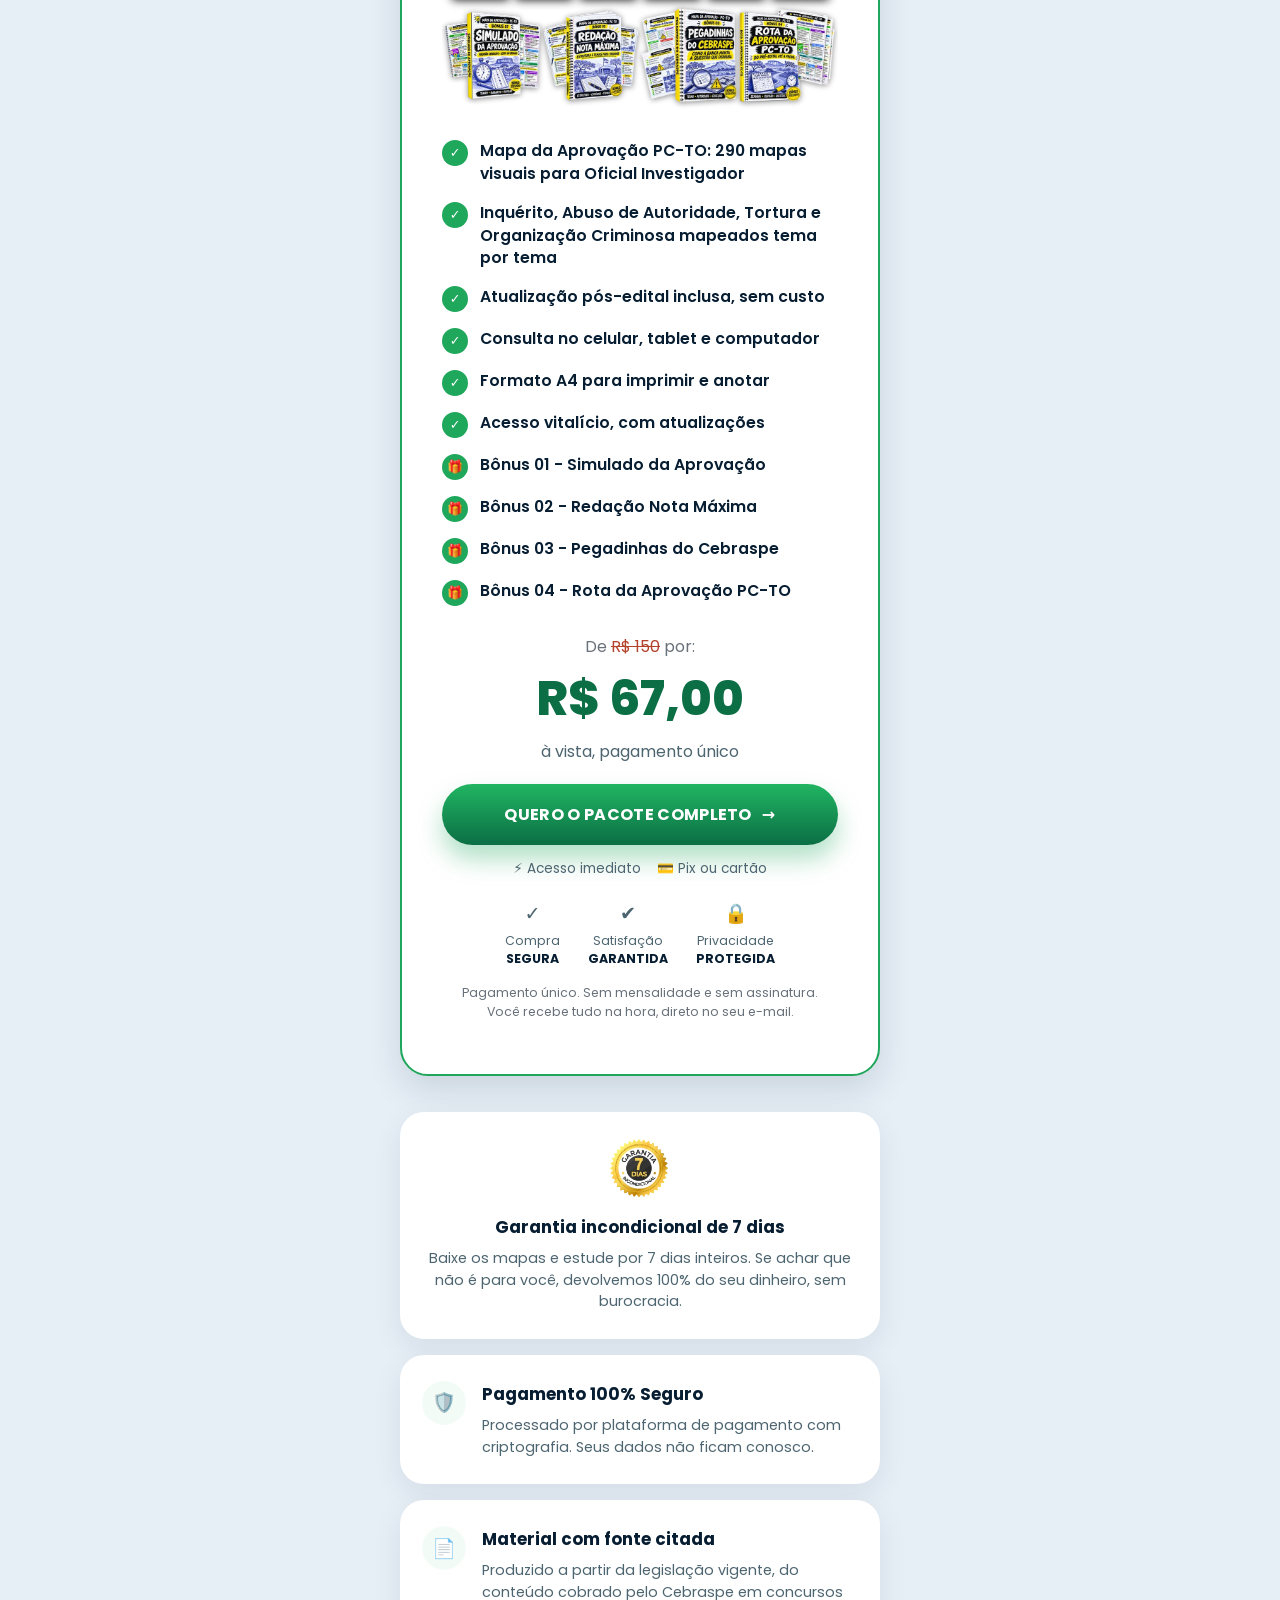
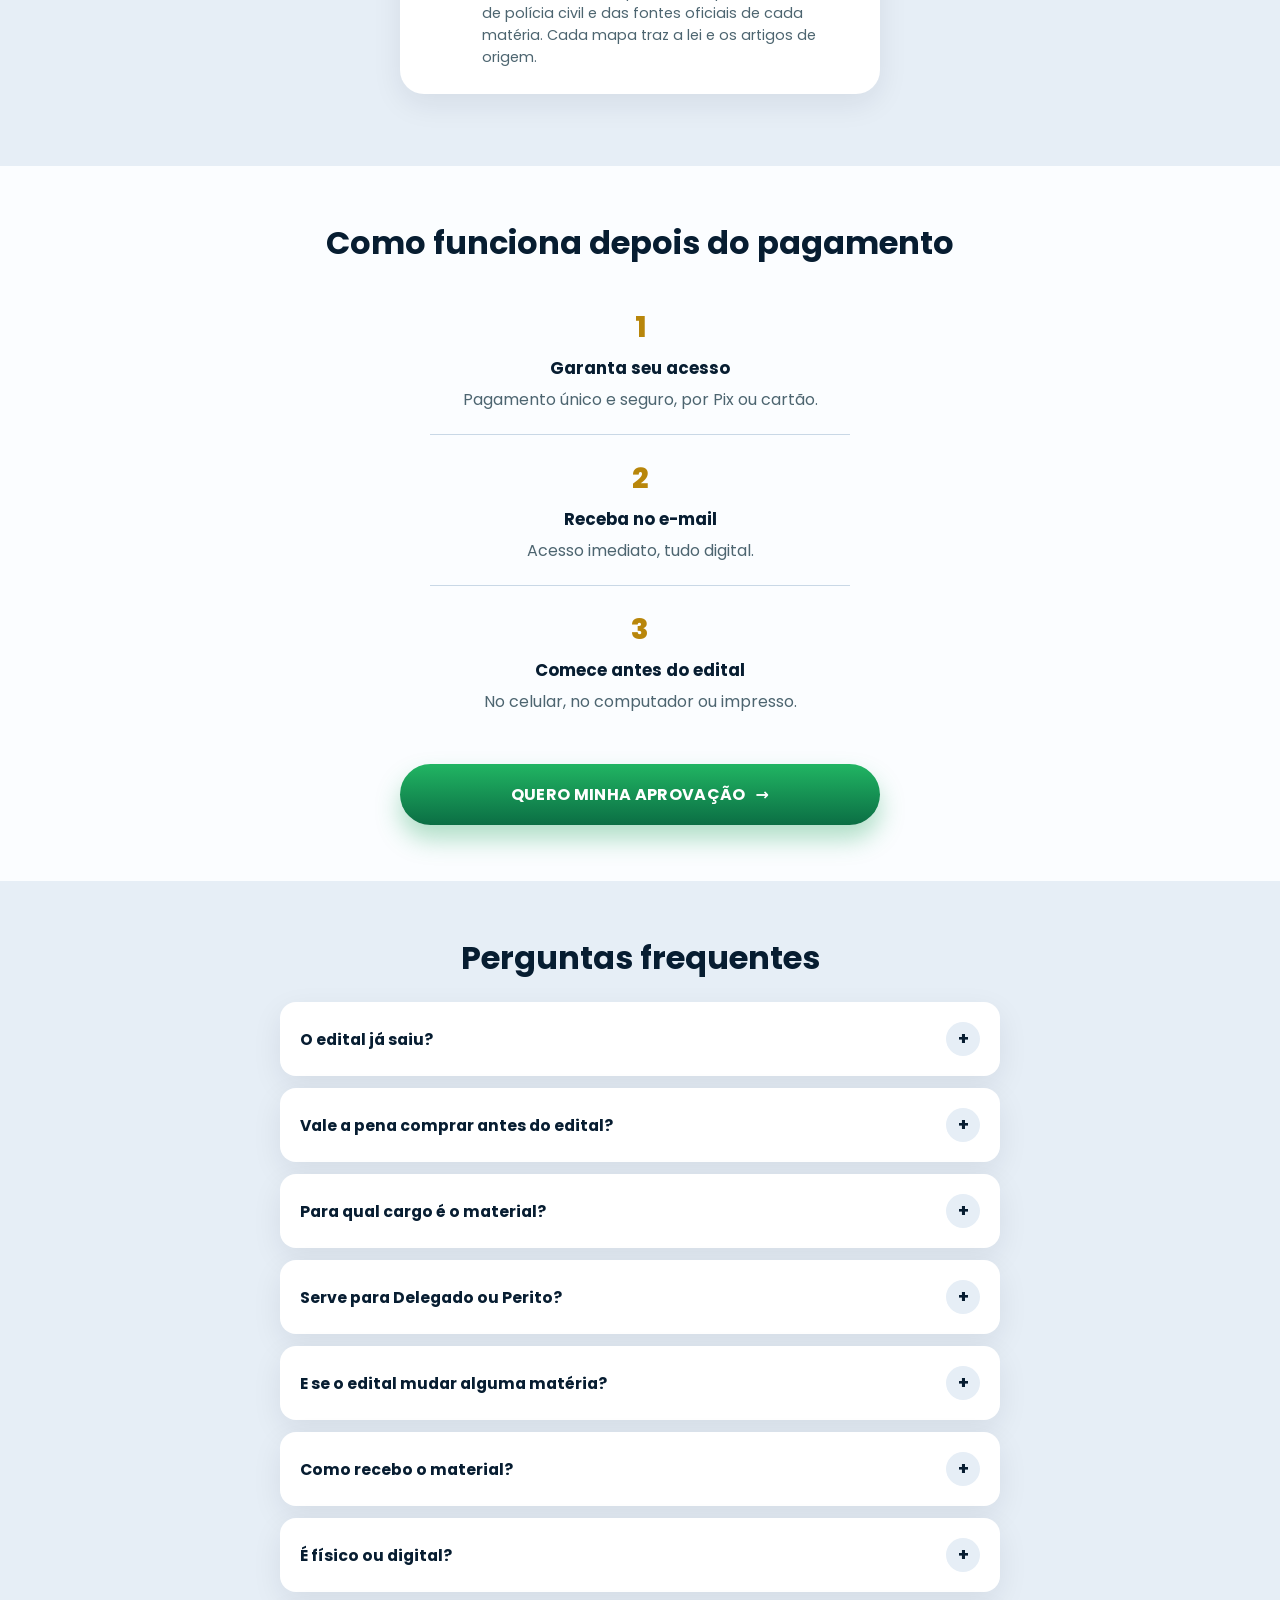
==== commit 14360b95: "Capas 3D dos 4 bônus geradas na KIE (estilo caderno PC-TO) nos cards e no mockup Co-Authored-By: Cla" ====
--- a/index.html
+++ b/index.html
@@ -248,7 +248,7 @@
     <div class="bonus-list">
       <div class="bonus-card">
         <span class="bonus-card__tag">BÔNUS 01</span>
-        <img src="/assets/img/bonus-01.webp?v=8" alt="Simulado da Aprovação" loading="lazy" />
+        <img src="/assets/img/bonus-01.webp?v=9" alt="Simulado da Aprovação" loading="lazy" />
         <h3>Simulado da Aprovação</h3>
         <p>A experiência do dia da prova, quantas vezes você quiser, no padrão Cebraspe e com as matérias de investigador de polícia civil.</p>
         <p class="bonus-card__extra">Cada questão comentada leva você direto ao mapa do que errou.</p>
@@ -257,7 +257,7 @@
 
       <div class="bonus-card">
         <span class="bonus-card__tag">BÔNUS 02</span>
-        <img src="/assets/img/bonus-02.webp?v=8" alt="Redação Nota Máxima" loading="lazy" />
+        <img src="/assets/img/bonus-02.webp?v=9" alt="Redação Nota Máxima" loading="lazy" />
         <h3>Redação Nota Máxima</h3>
         <p>A estrutura da redação do Cebraspe, como a nota é calculada e os temas para treinar: segurança pública, investigação criminal, tecnologia no combate ao crime e direitos humanos.</p>
         <p class="bonus-card__extra">Chegue à prova com a mão treinada.</p>
@@ -266,7 +266,7 @@
 
       <div class="bonus-card">
         <span class="bonus-card__tag">BÔNUS 03</span>
-        <img src="/assets/img/bonus-03.webp?v=8" alt="Pegadinhas do Cebraspe" loading="lazy" />
+        <img src="/assets/img/bonus-03.webp?v=9" alt="Pegadinhas do Cebraspe" loading="lazy" />
         <h3>Pegadinhas do Cebraspe</h3>
         <p>Como o Cebraspe monta a questão que derruba: o termo trocado, a autoridade trocada, a exceção invertida e a meia verdade, com o passo a passo para não cair.</p>
         <p class="bonus-card__extra">Pare de perder ponto no detalhe.</p>
@@ -275,7 +275,7 @@
 
       <div class="bonus-card">
         <span class="bonus-card__tag">BÔNUS 04</span>
-        <img src="/assets/img/bonus-04.webp?v=8" alt="Rota da Aprovação PC-TO" loading="lazy" />
+        <img src="/assets/img/bonus-04.webp?v=9" alt="Rota da Aprovação PC-TO" loading="lazy" />
         <h3>Rota da Aprovação PC-TO</h3>
         <p>Do pré-edital à prova, semana a semana: o que estudar agora, o que encaixar quando o edital sair, quando revisar e quando resolver questões.</p>
         <p class="bonus-card__extra">É só seguir.</p>
@@ -445,6 +445,6 @@
   </div>
 </footer>
 
-<script src="/assets/js/main.js?v=8"></script>
+<script src="/assets/js/main.js?v=9"></script>
 </body>
 </html>
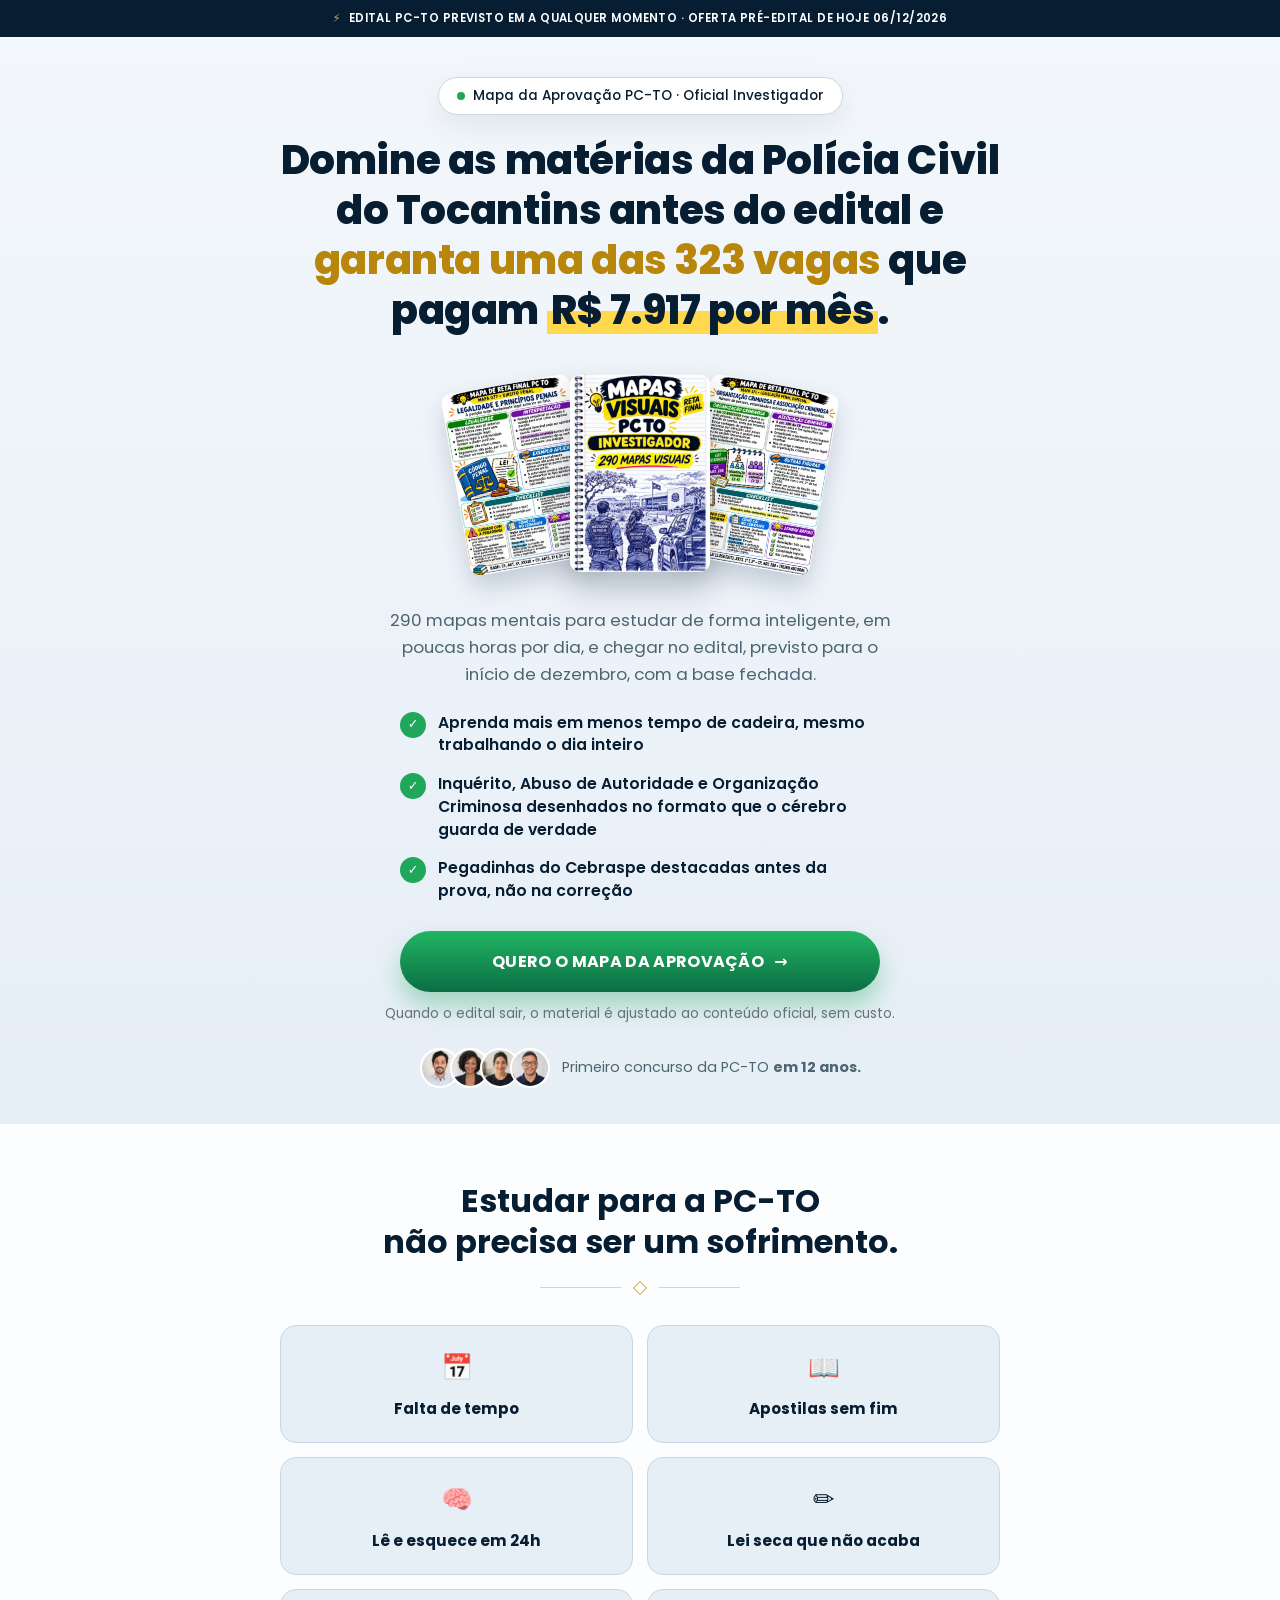
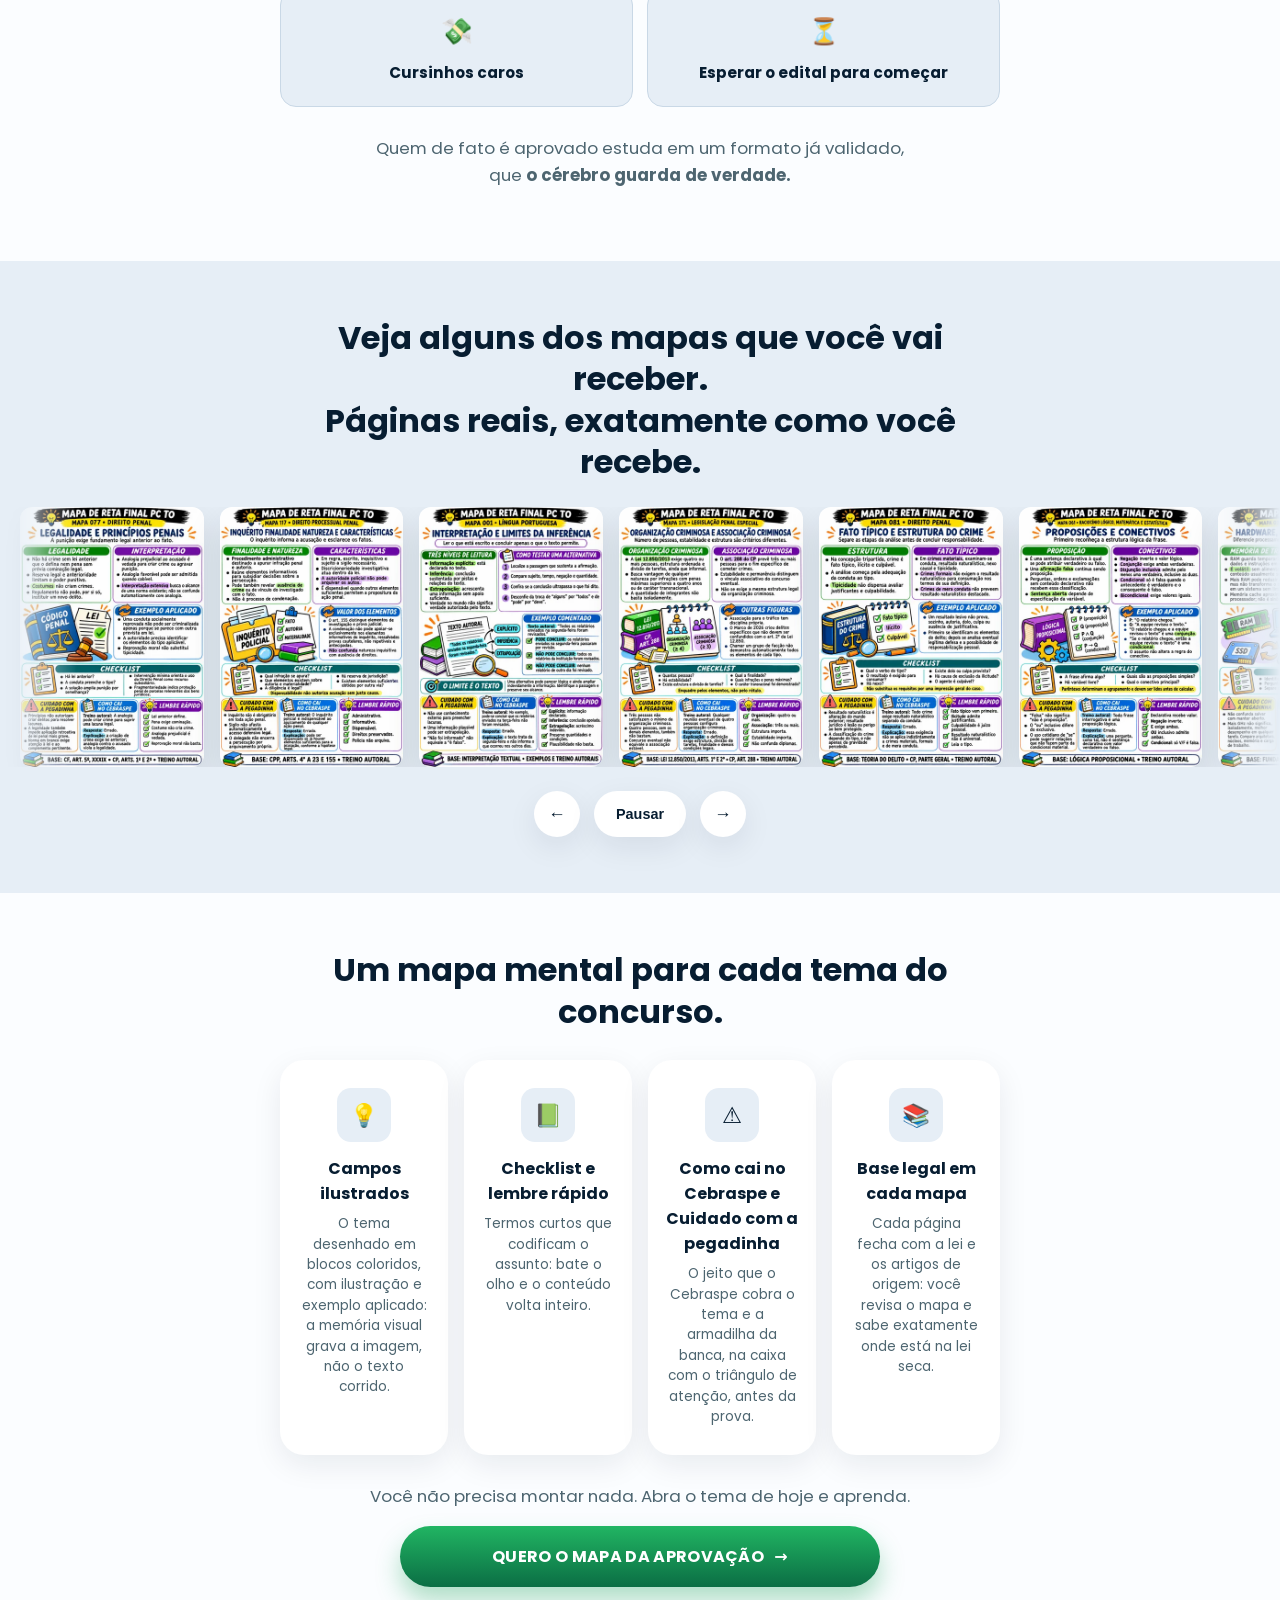
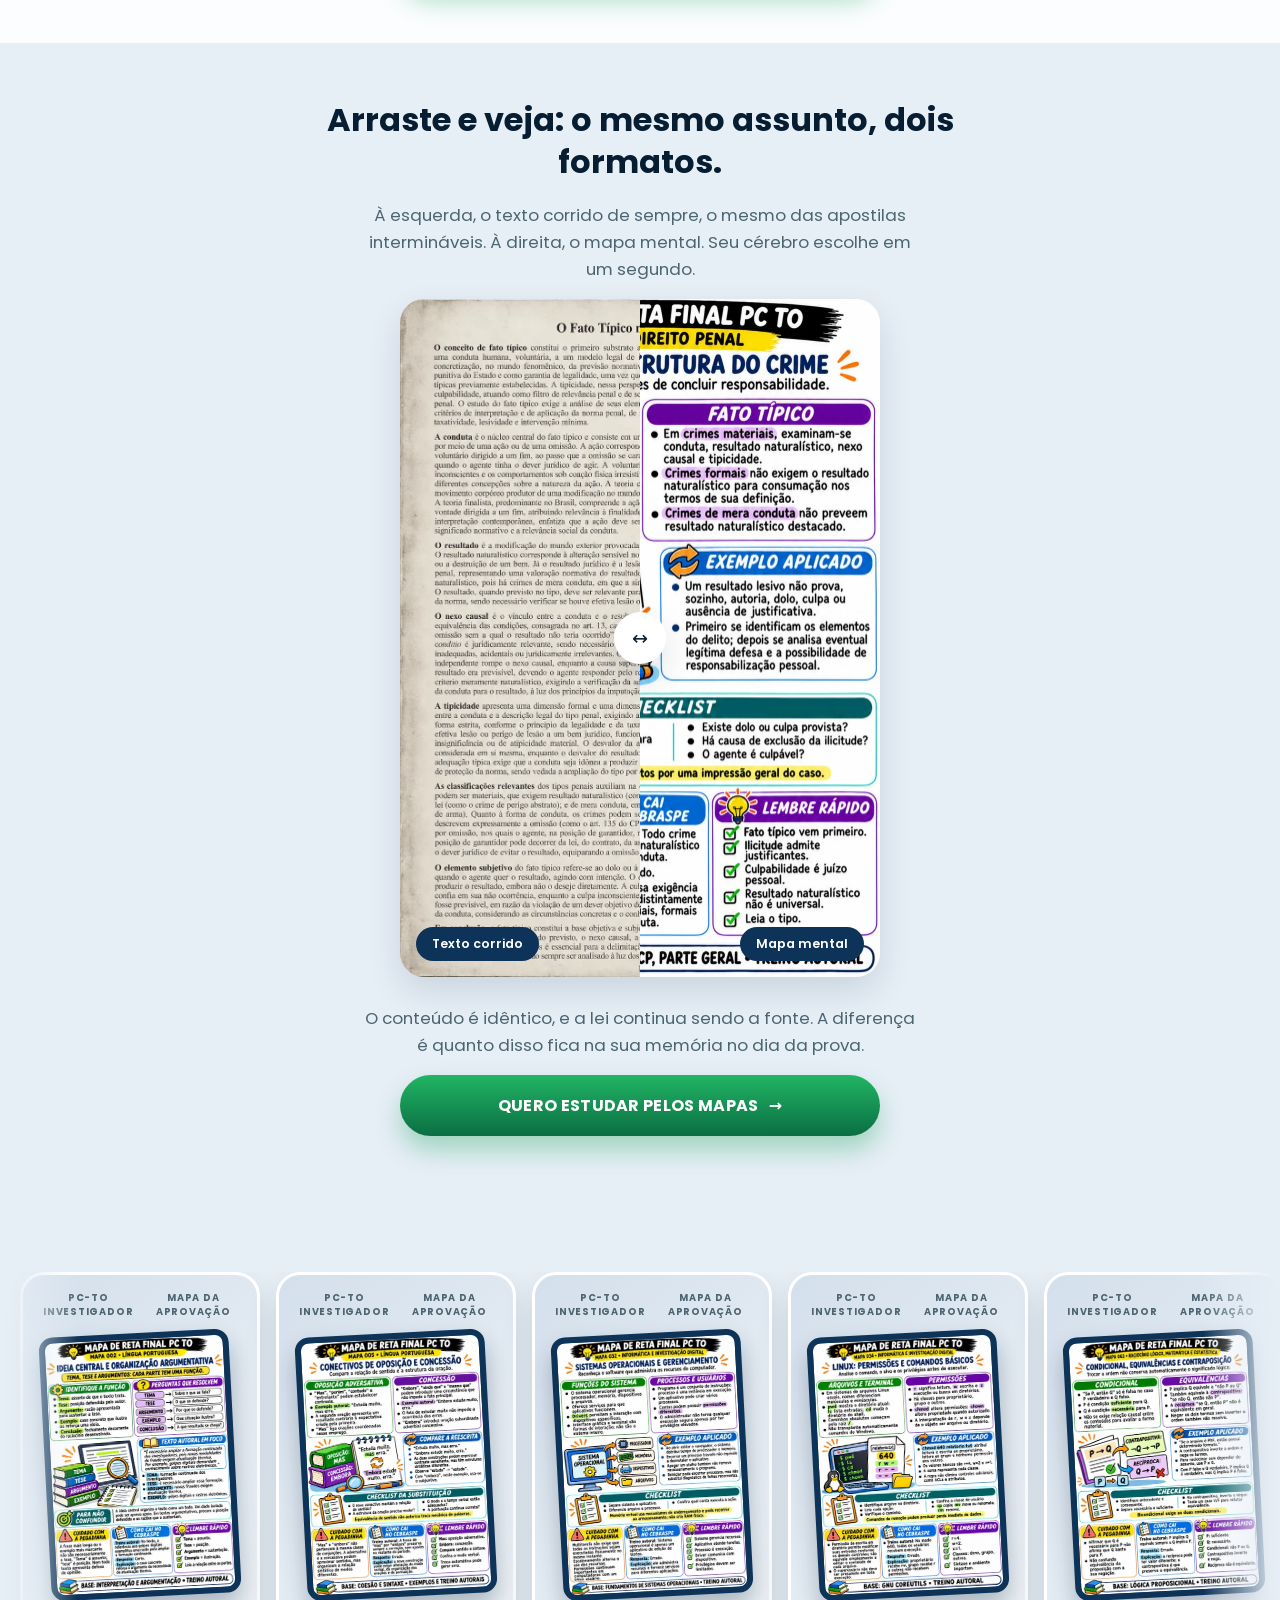
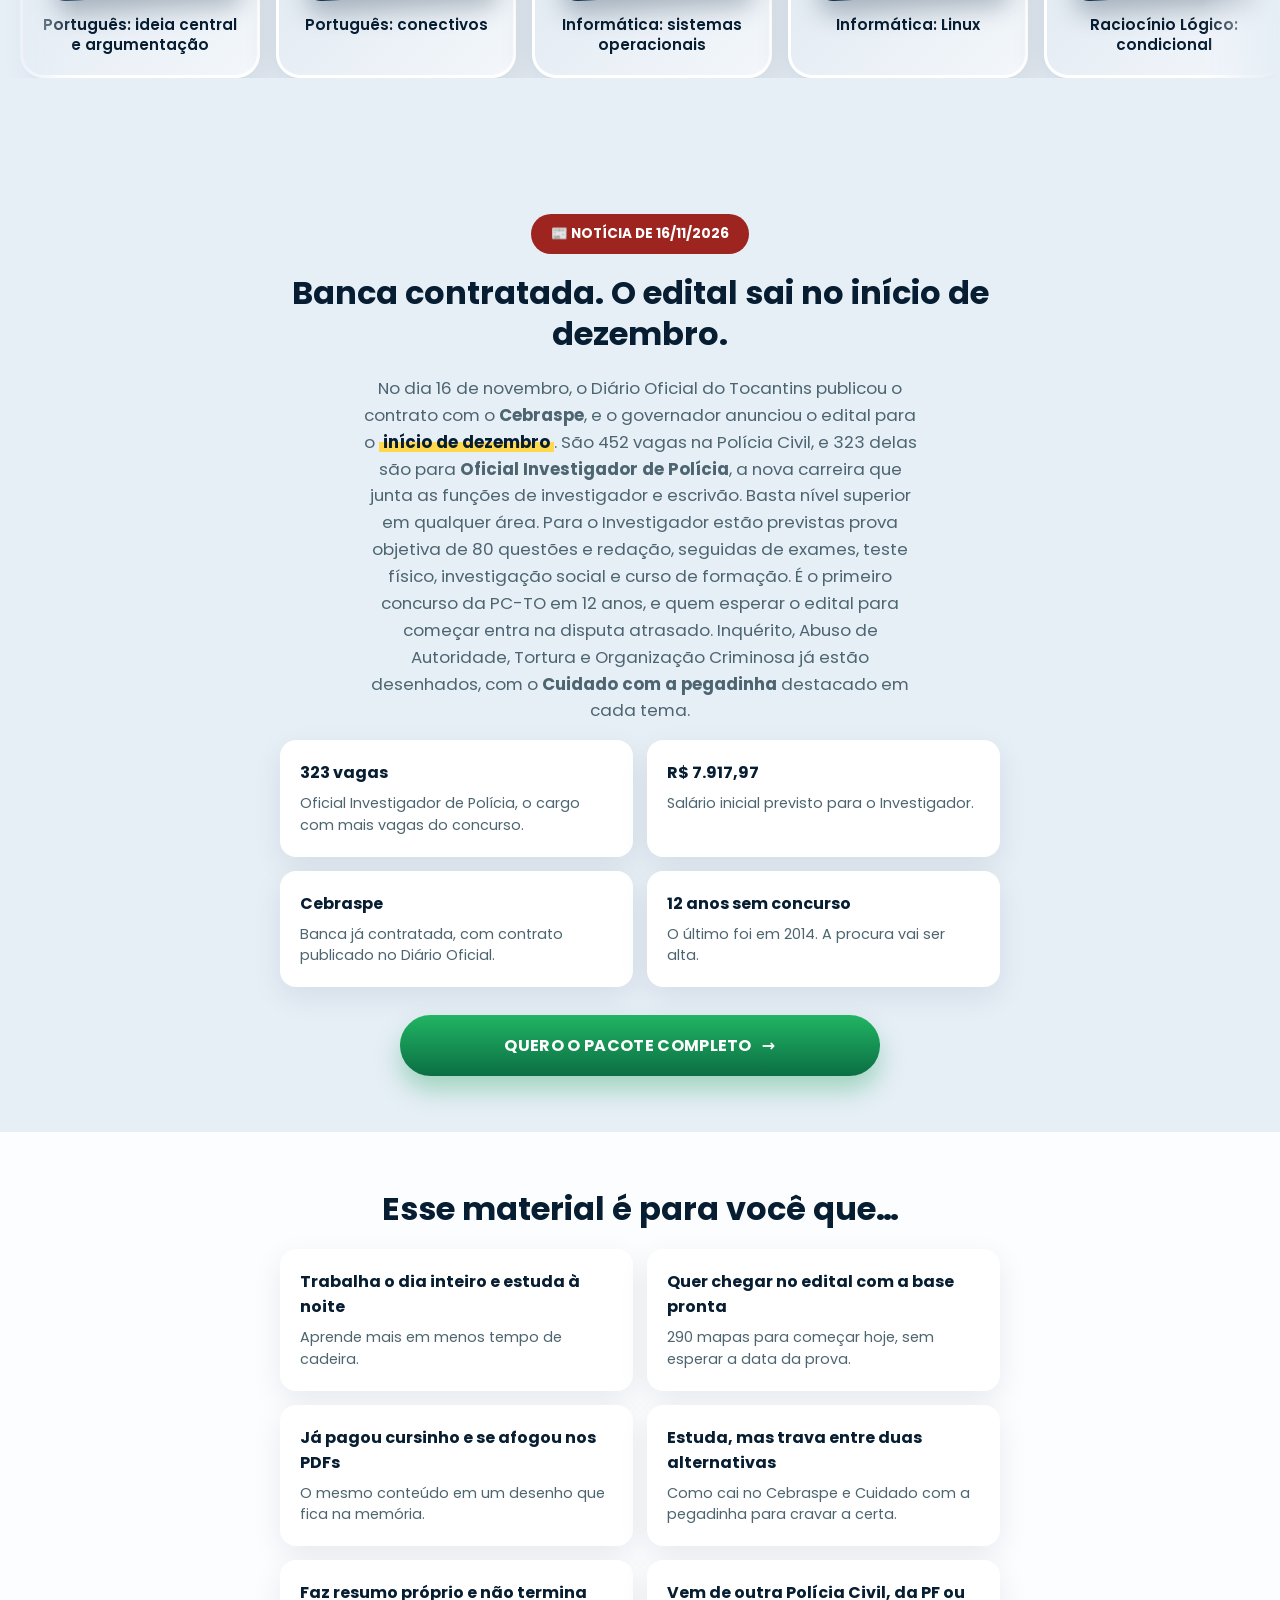
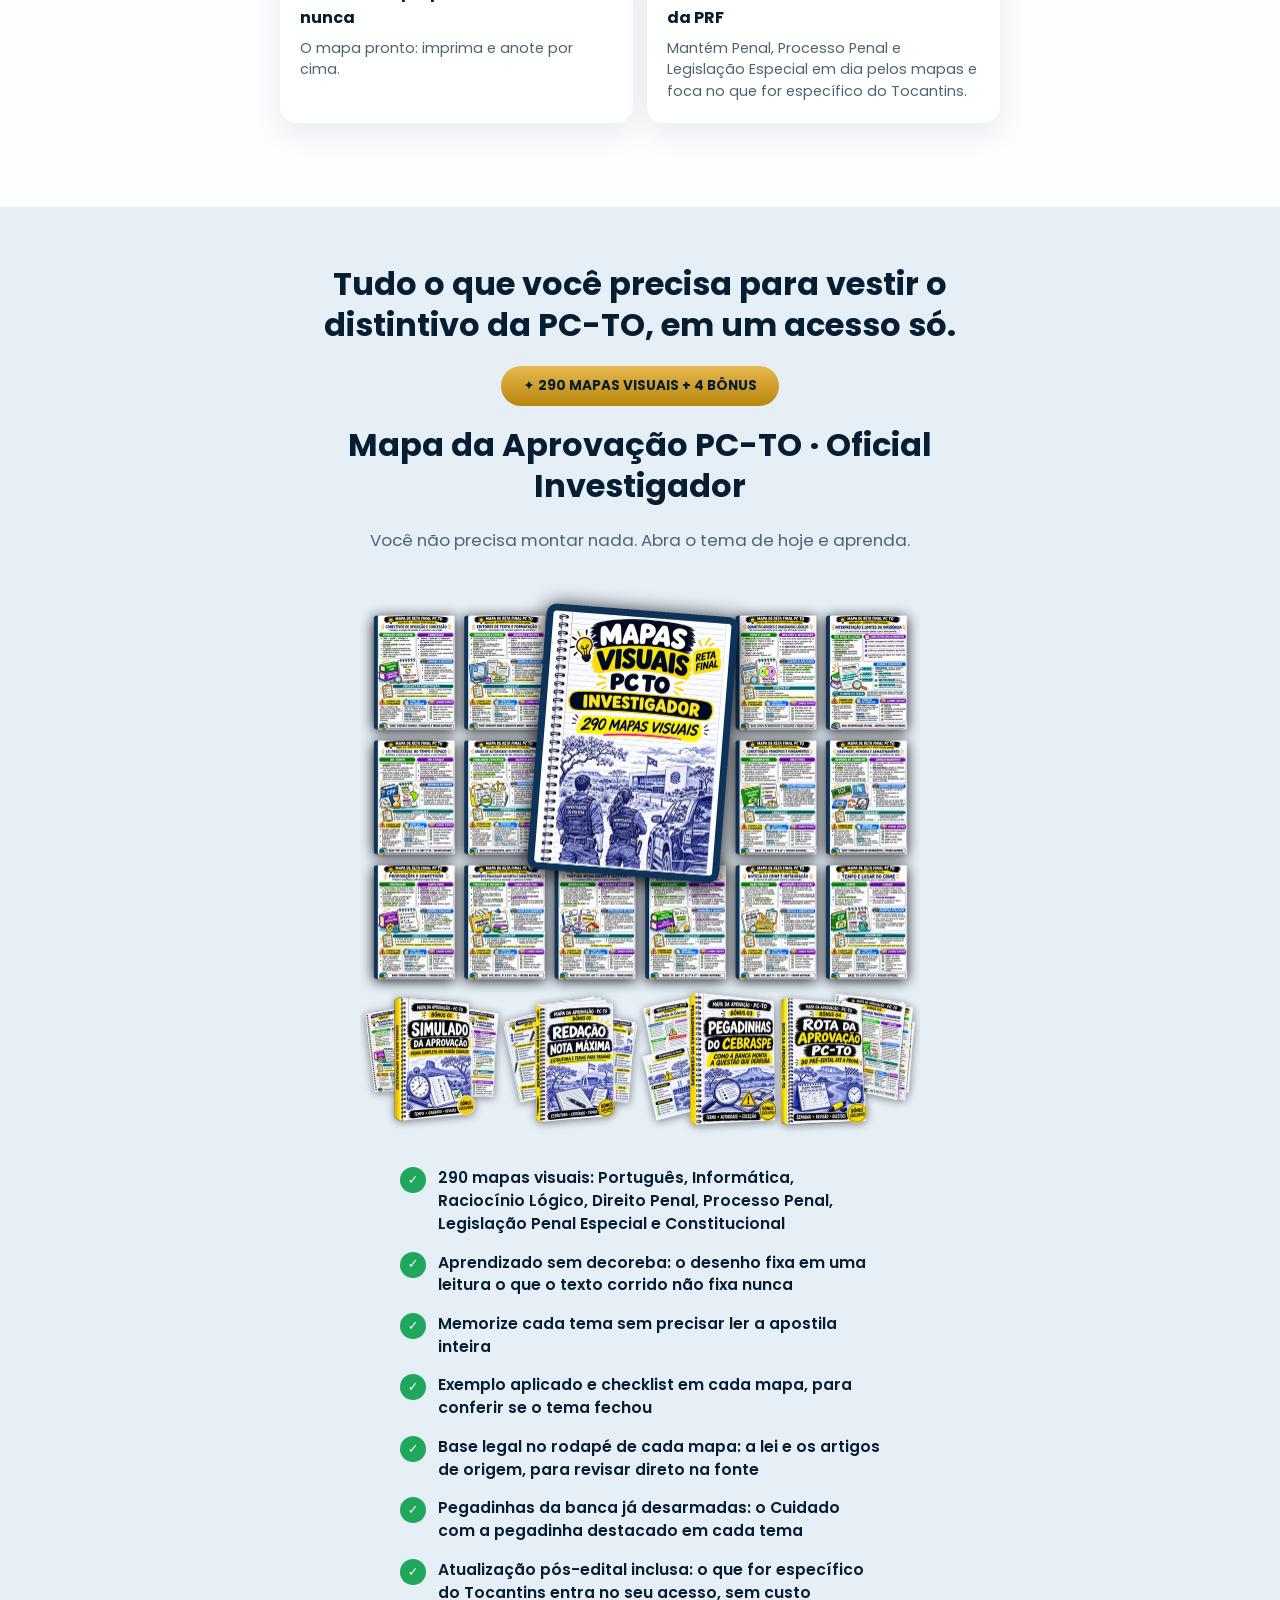
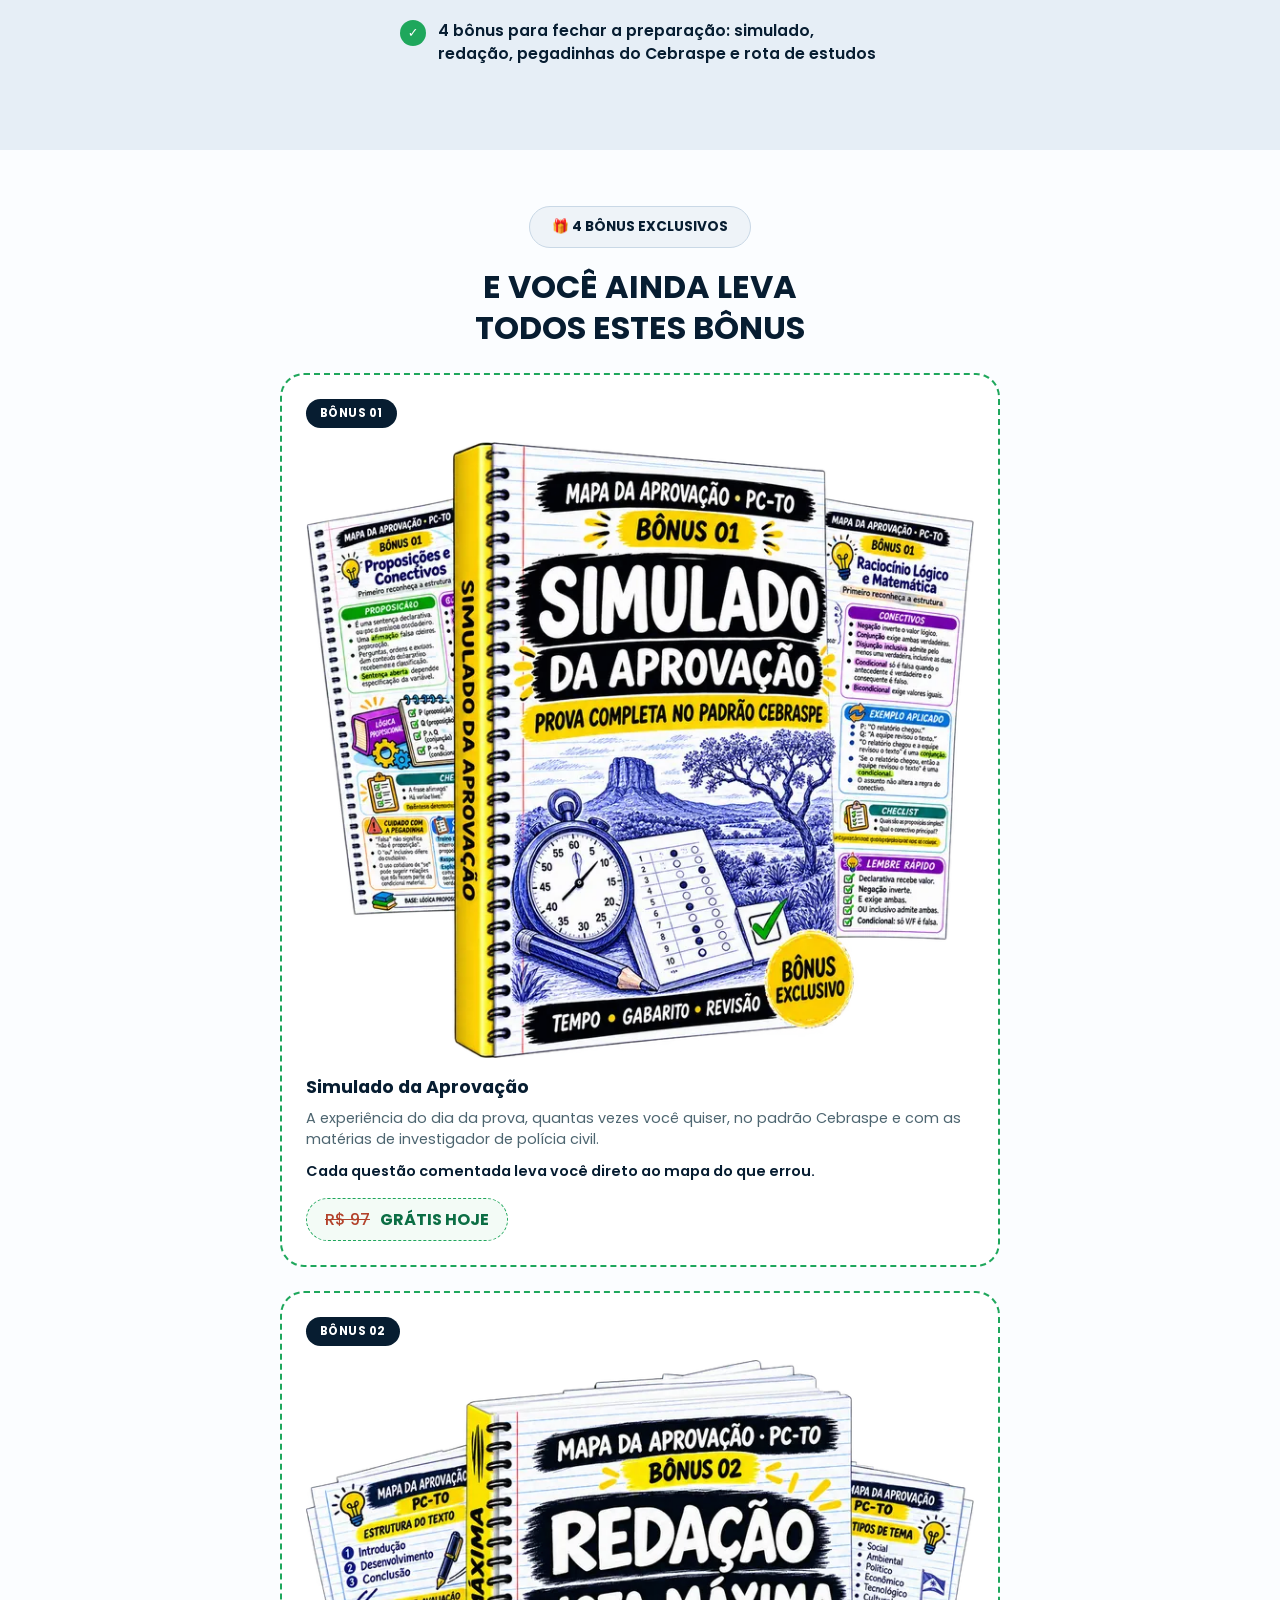
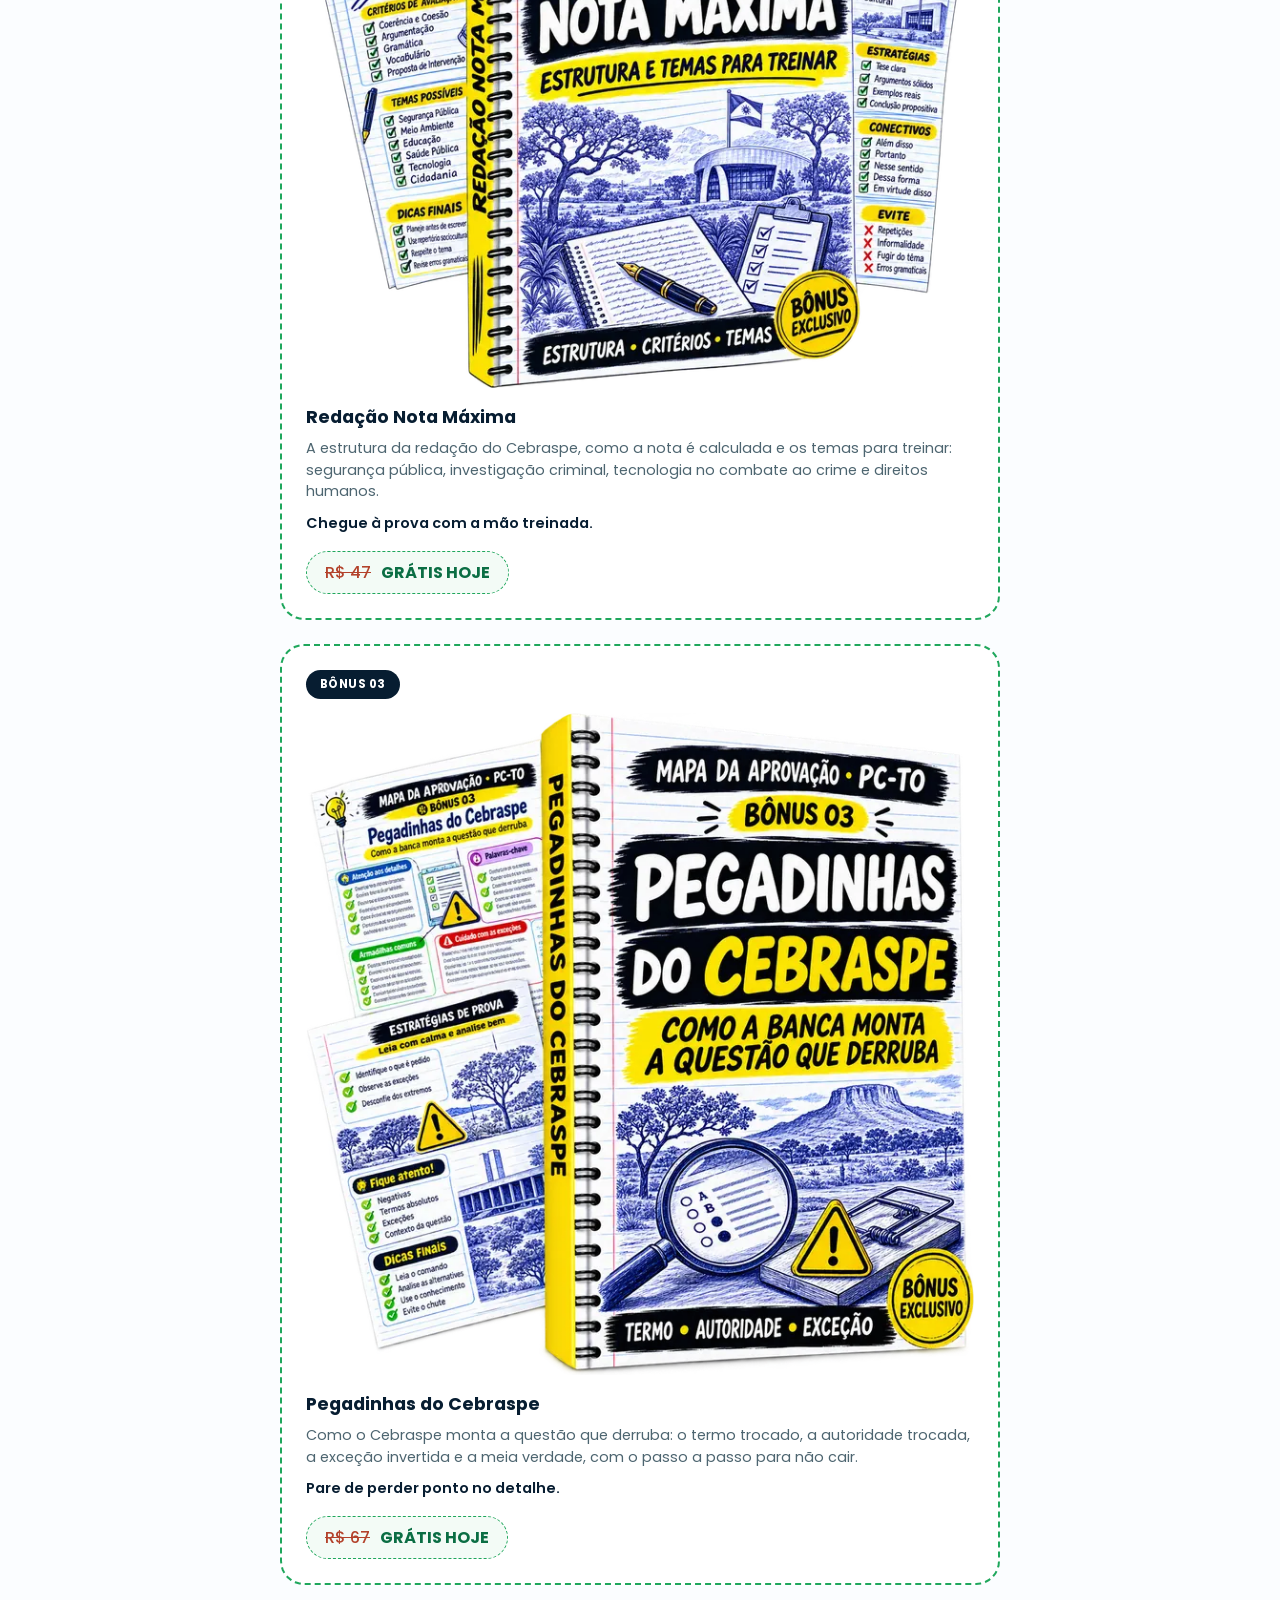
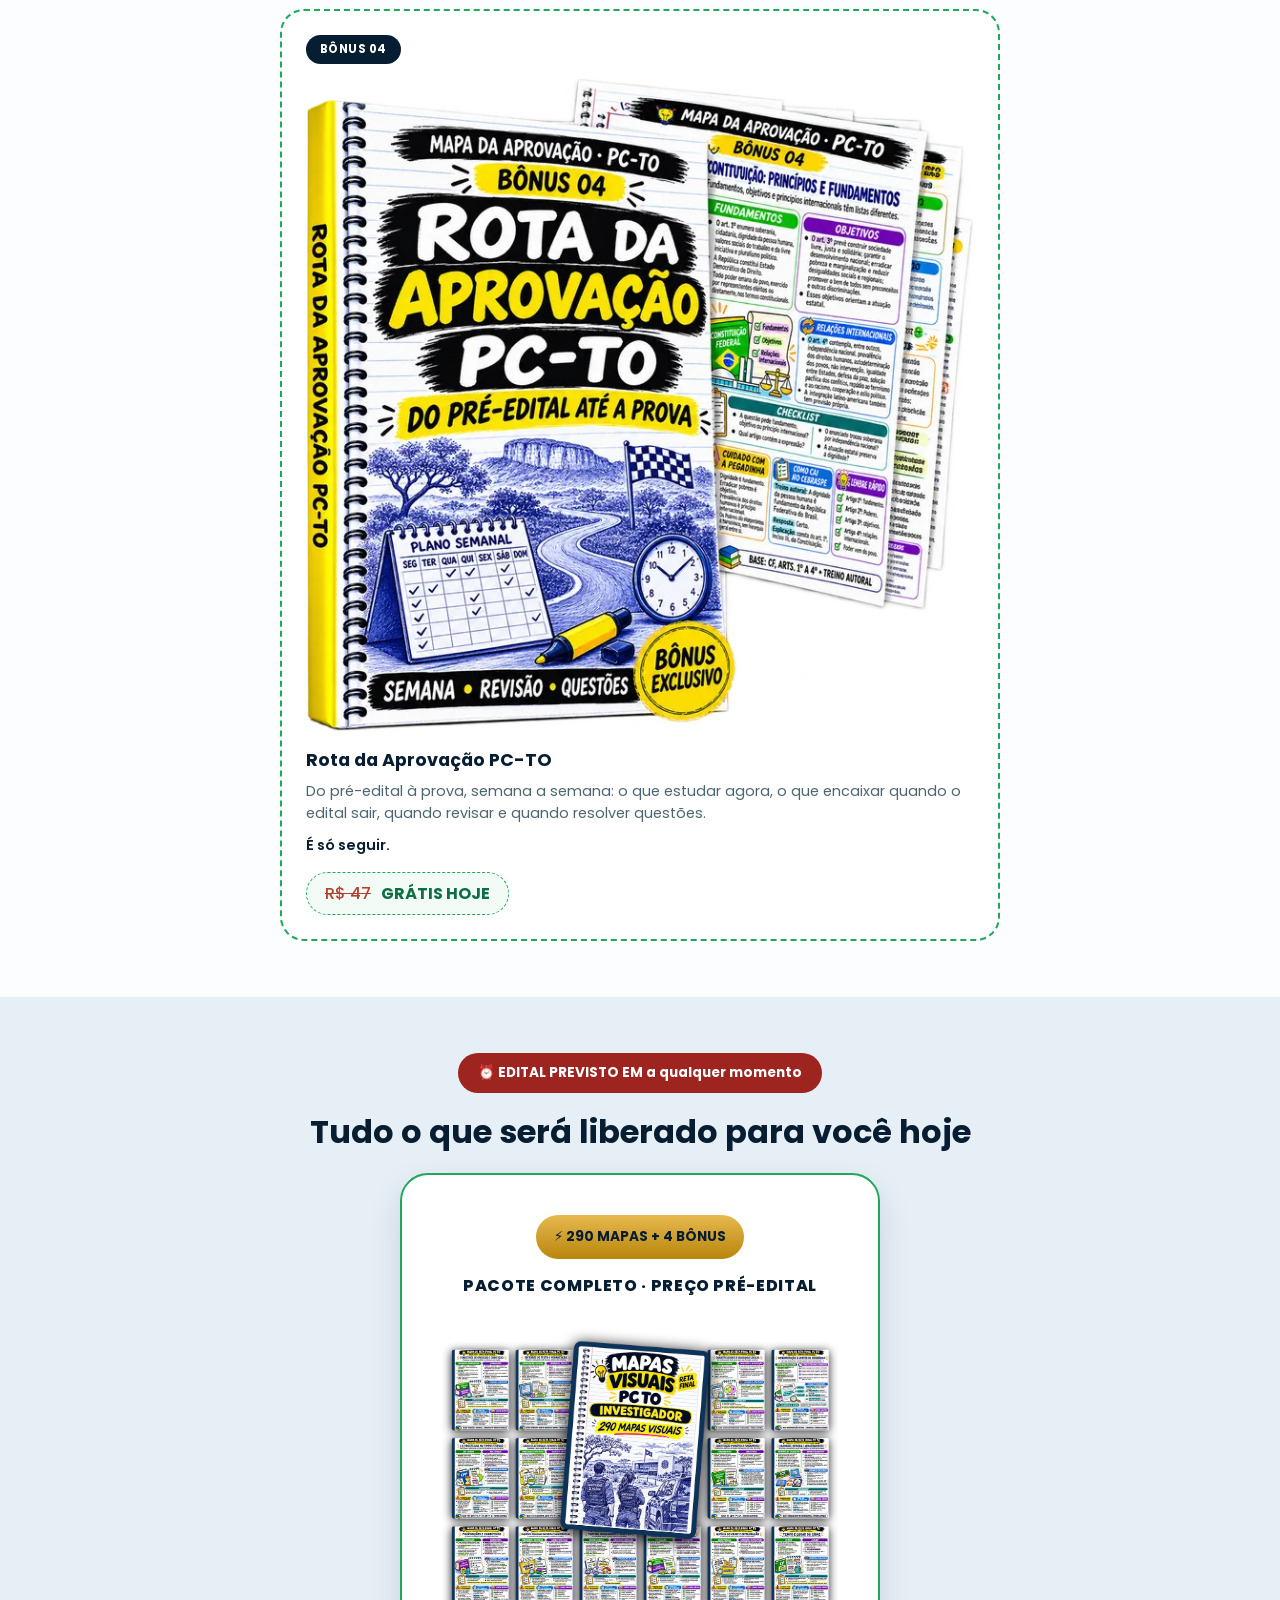
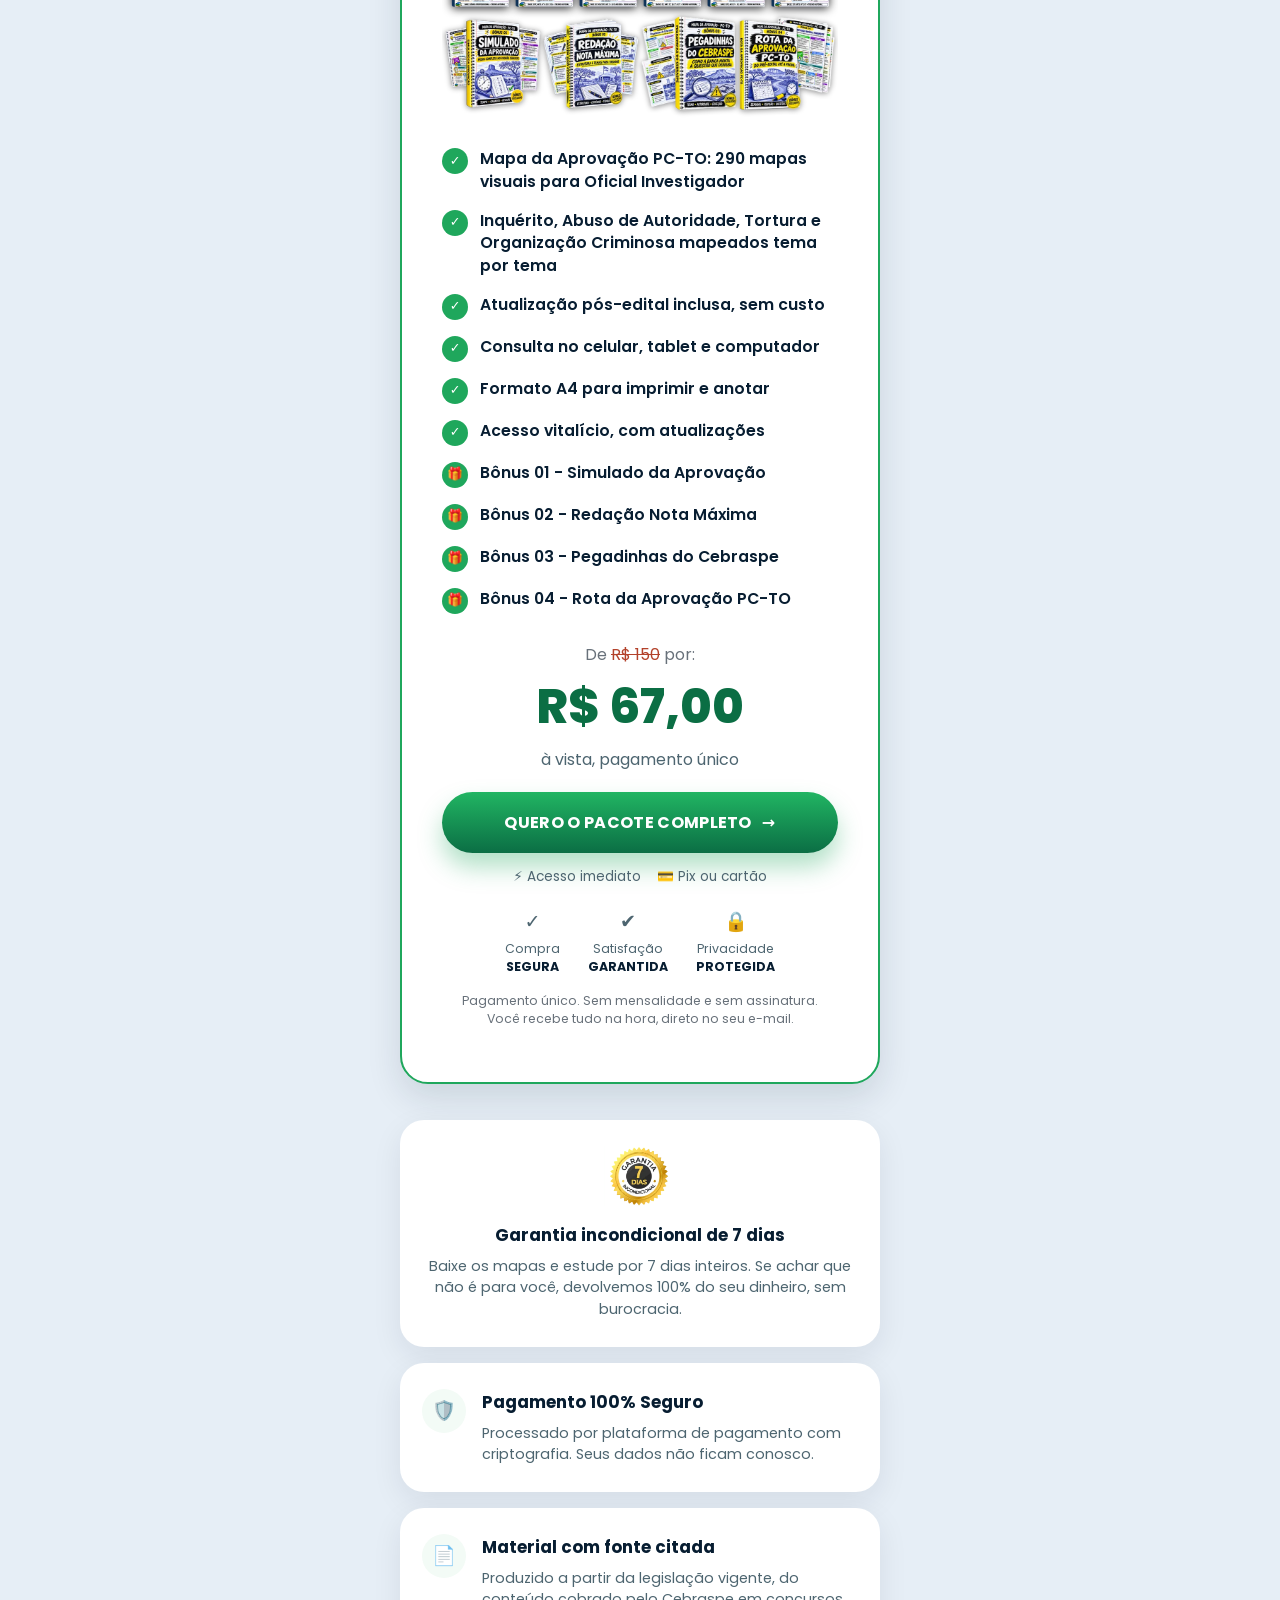
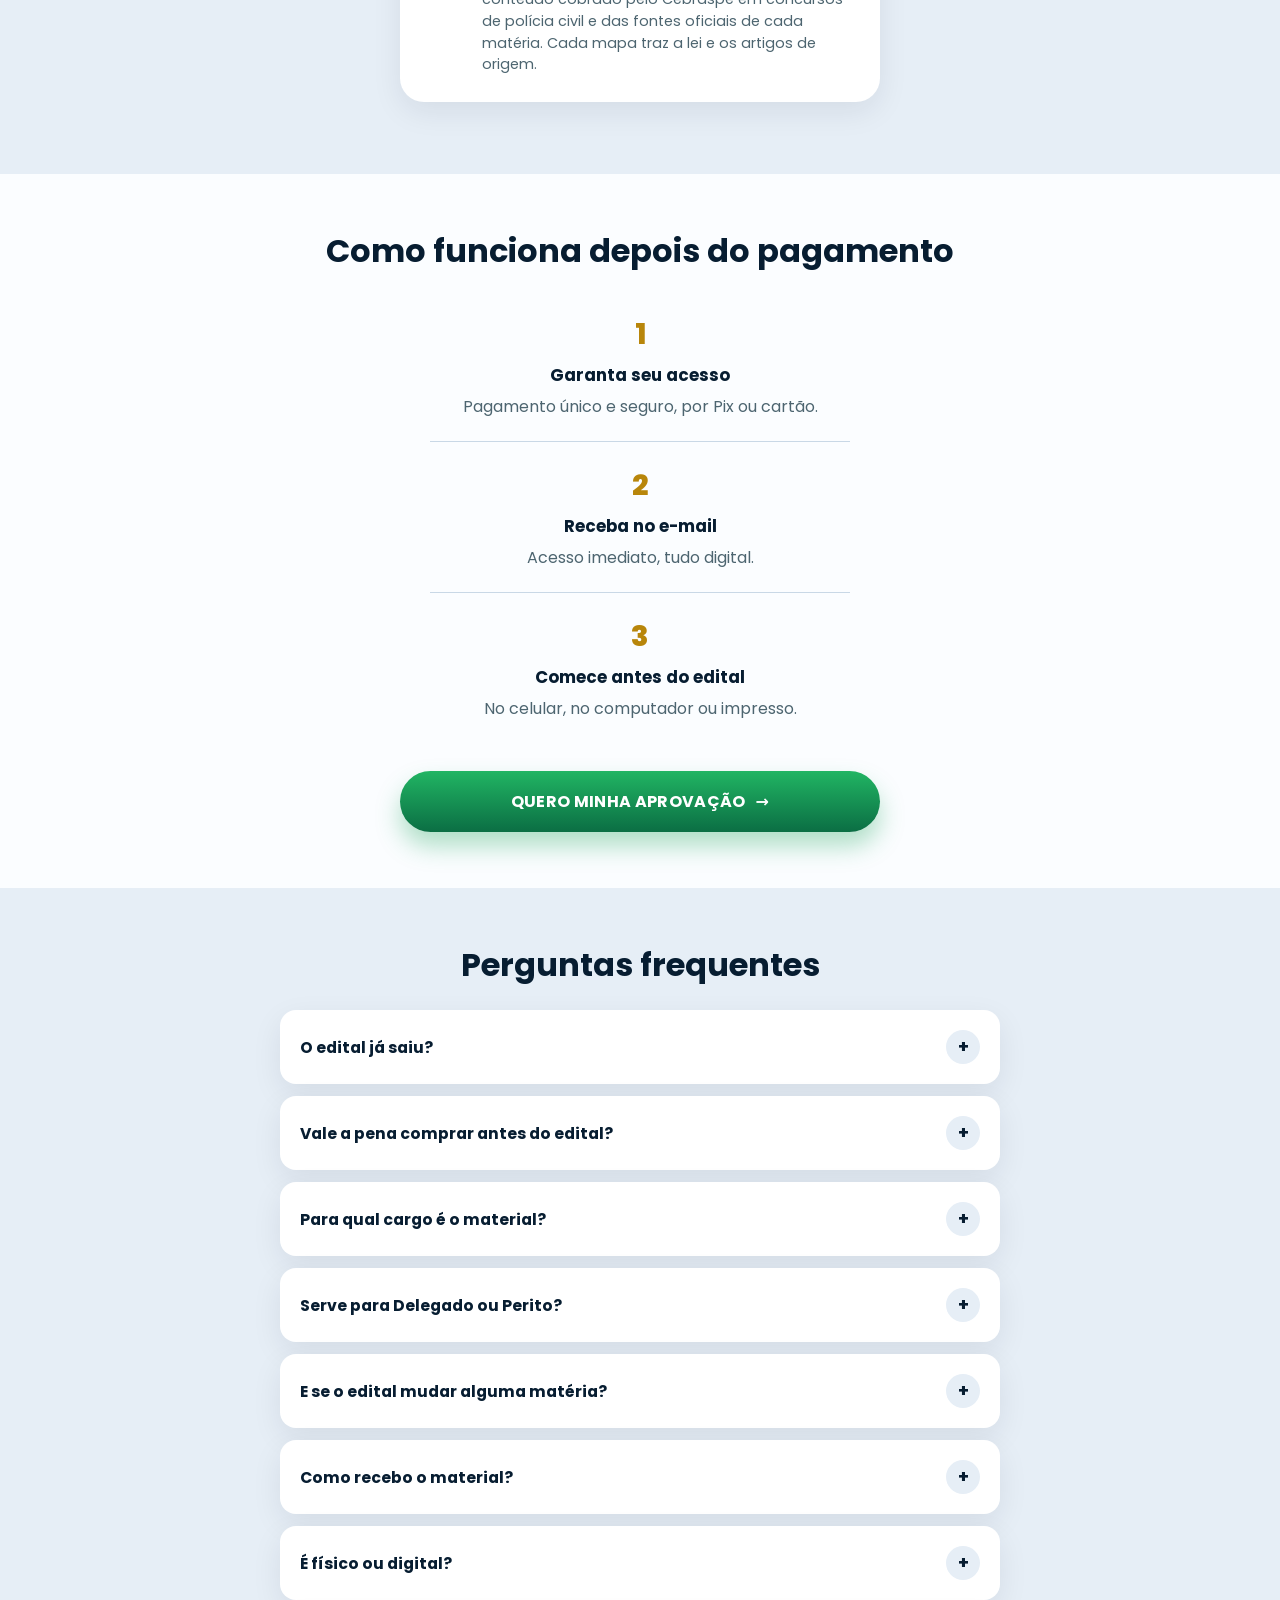
==== commit db987ea3: "Bônus 01: capa sem citar o formato das alternativas (prova completa no padrão Cebraspe) Co-Authored-" ====
--- a/index.html
+++ b/index.html
@@ -248,7 +248,7 @@
     <div class="bonus-list">
       <div class="bonus-card">
         <span class="bonus-card__tag">BÔNUS 01</span>
-        <img src="/assets/img/bonus-01.webp?v=9" alt="Simulado da Aprovação" loading="lazy" />
+        <img src="/assets/img/bonus-01.webp?v=10" alt="Simulado da Aprovação" loading="lazy" />
         <h3>Simulado da Aprovação</h3>
         <p>A experiência do dia da prova, quantas vezes você quiser, no padrão Cebraspe e com as matérias de investigador de polícia civil.</p>
         <p class="bonus-card__extra">Cada questão comentada leva você direto ao mapa do que errou.</p>
@@ -445,6 +445,6 @@
   </div>
 </footer>
 
-<script src="/assets/js/main.js?v=9"></script>
+<script src="/assets/js/main.js?v=10"></script>
 </body>
 </html>
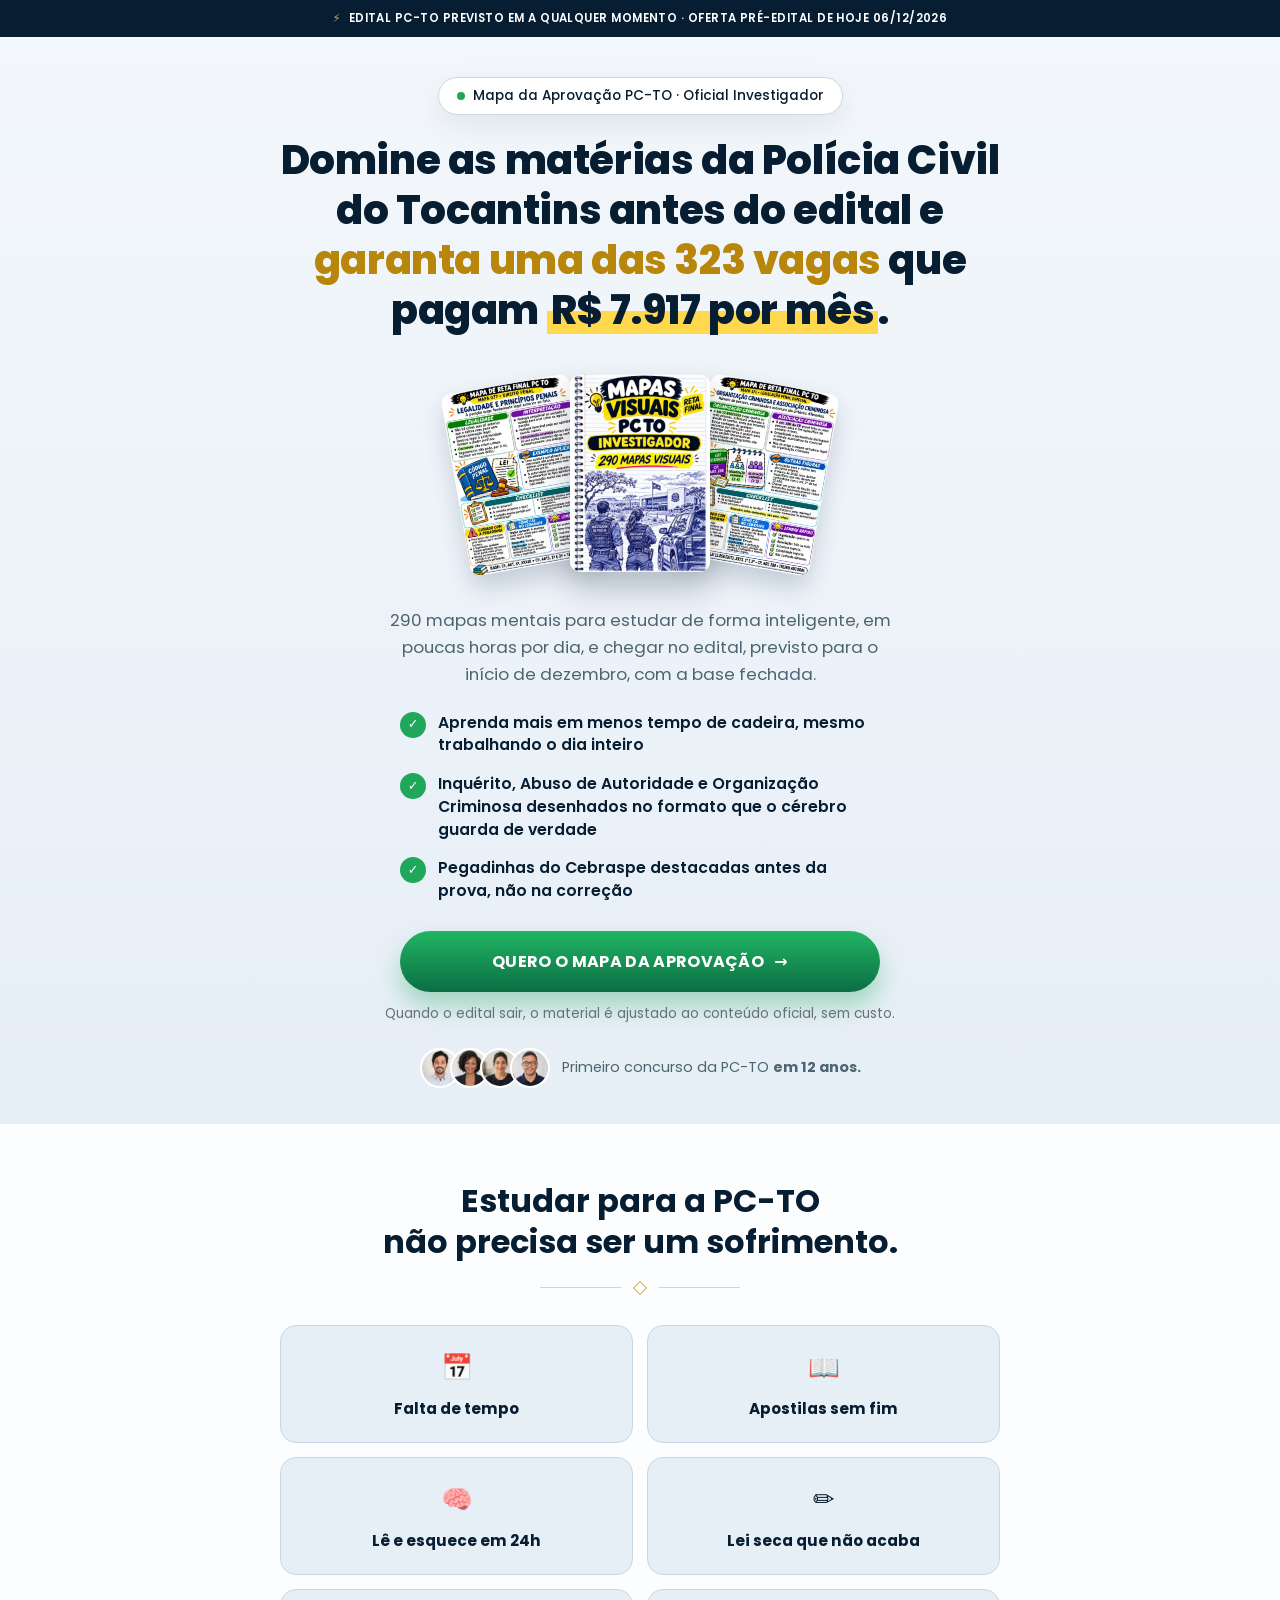
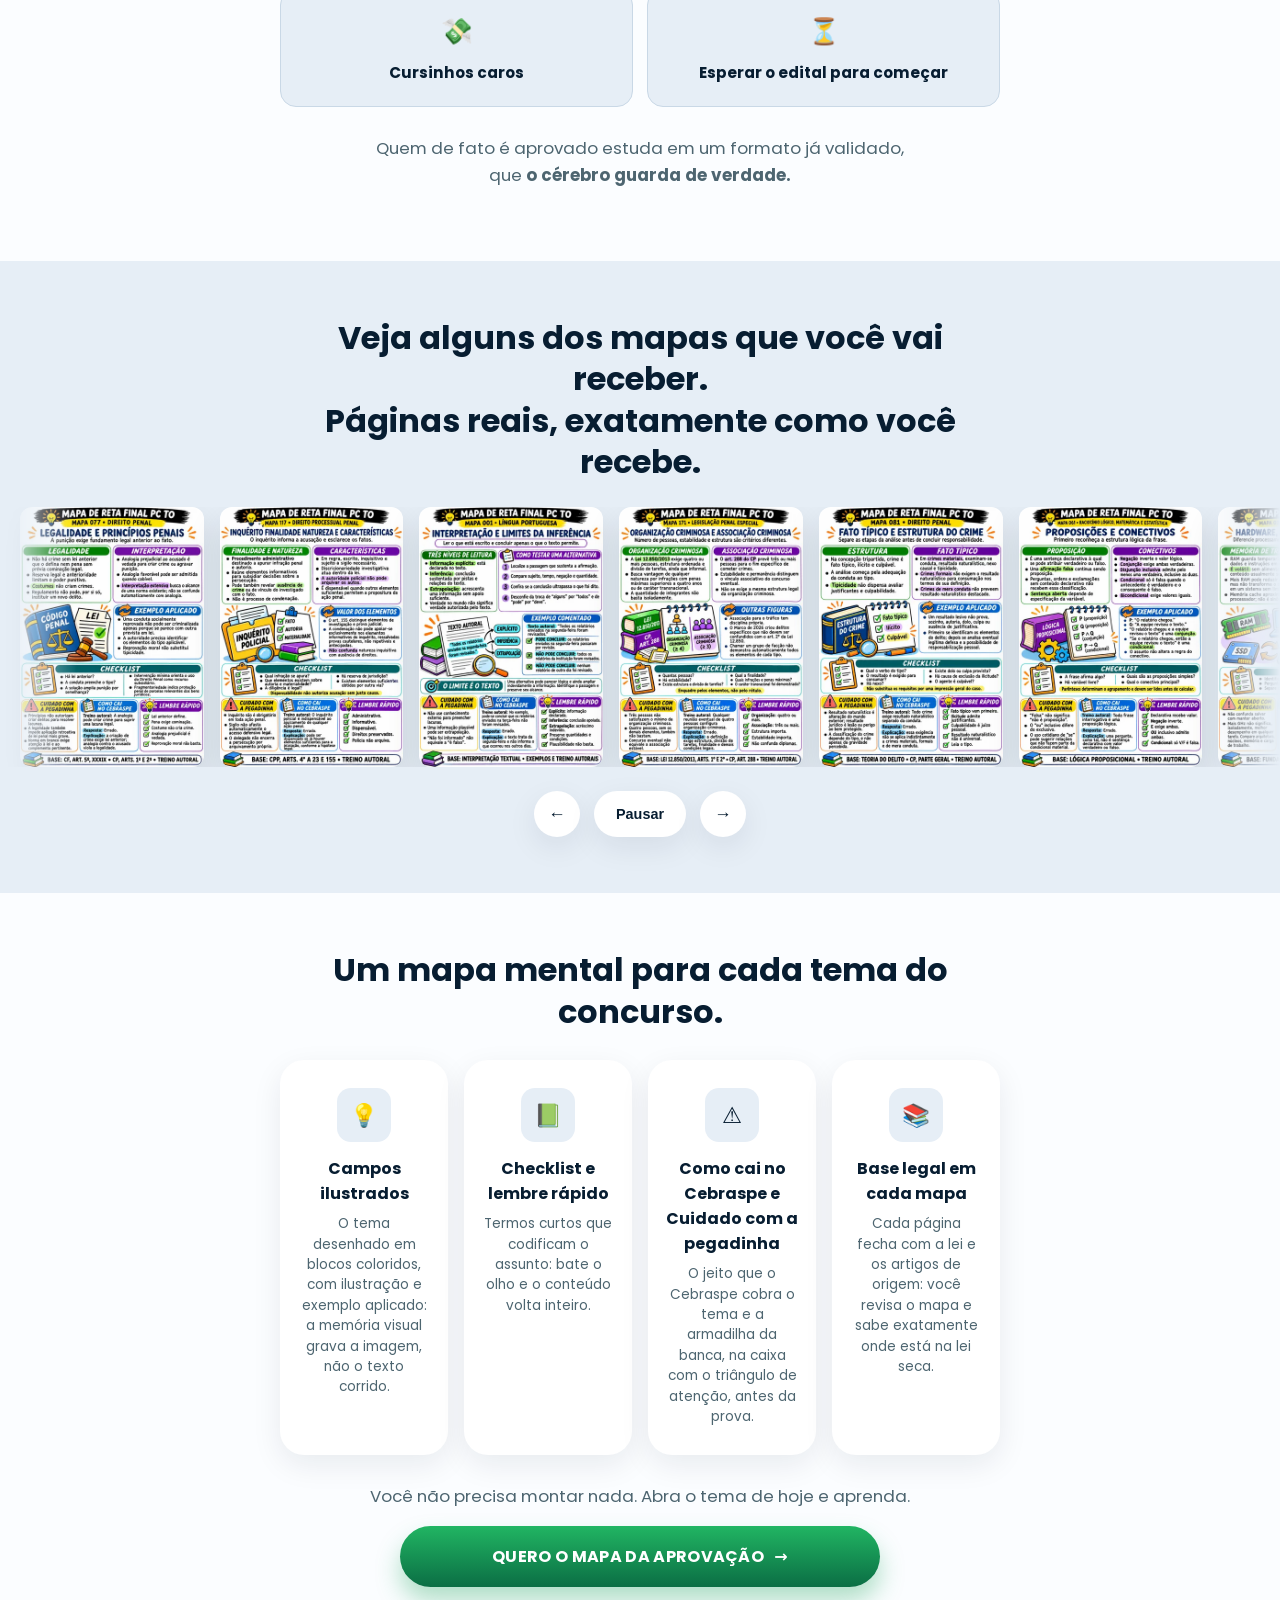
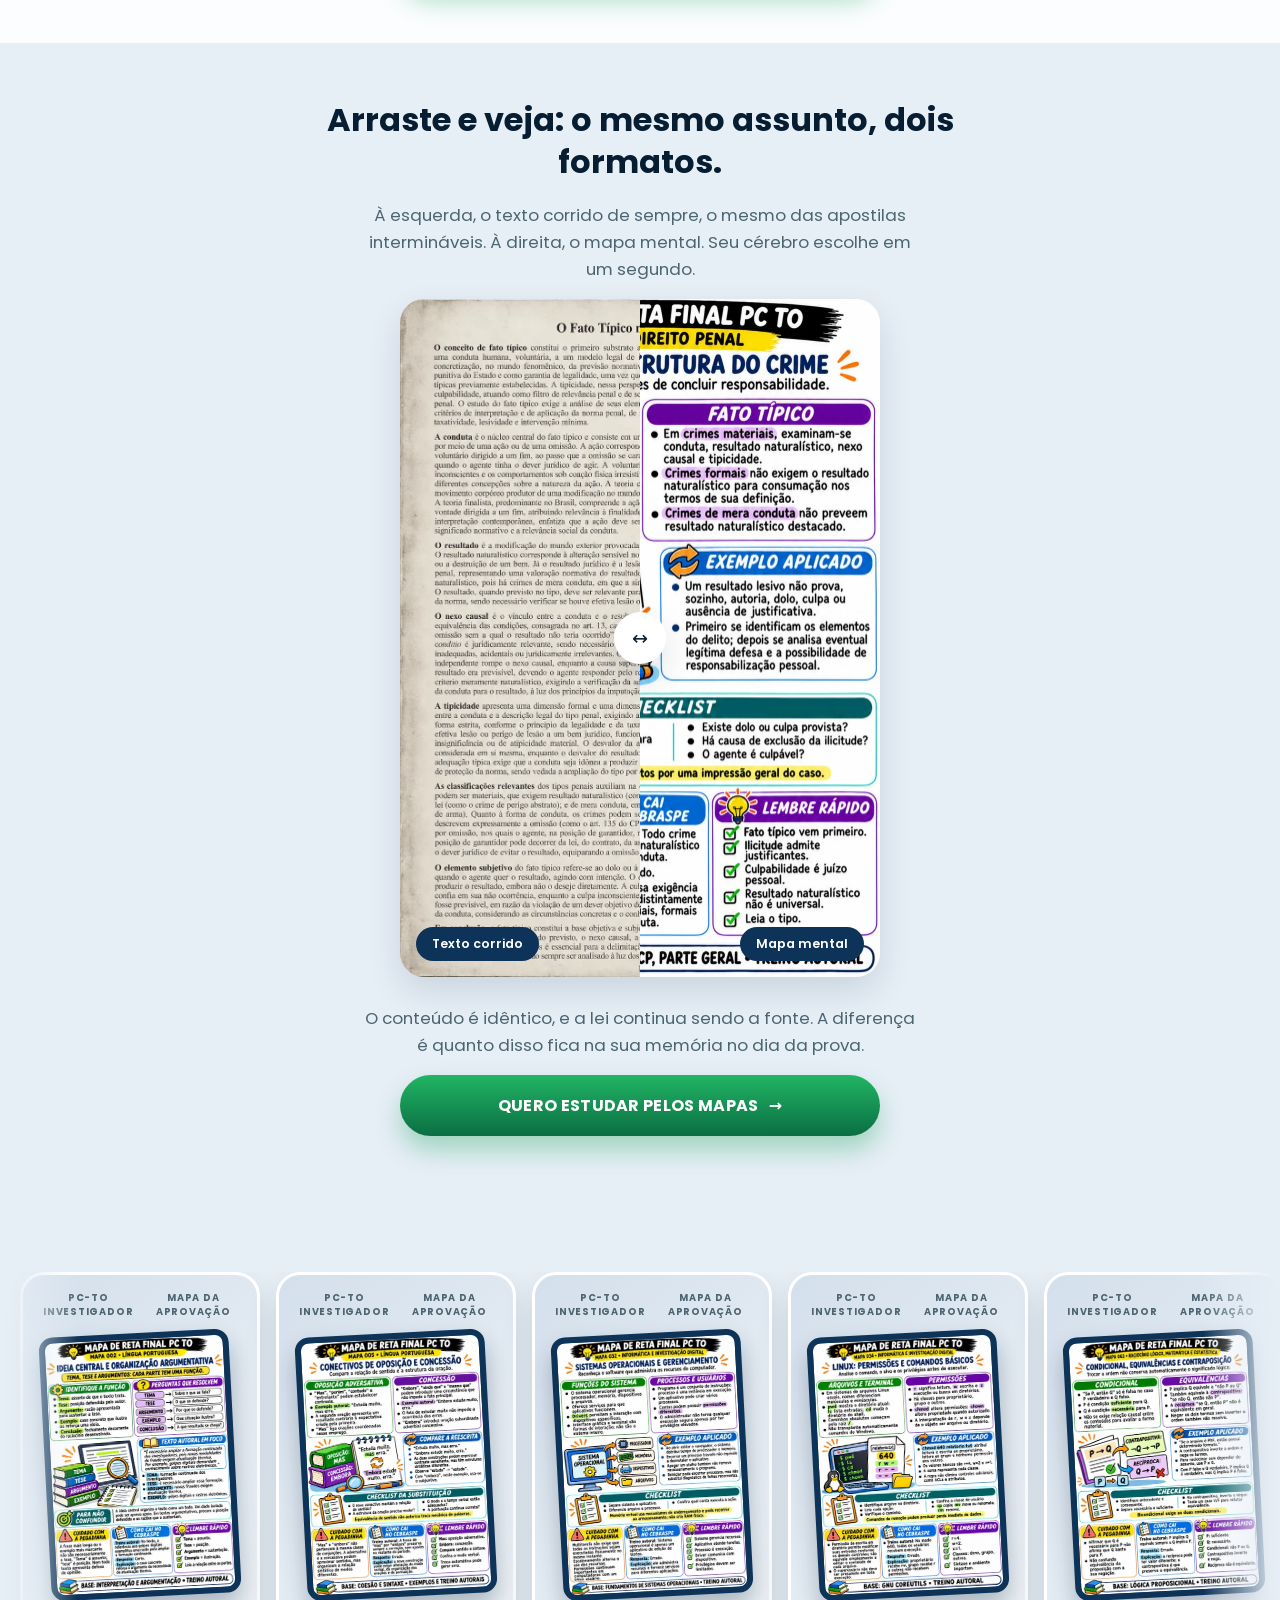
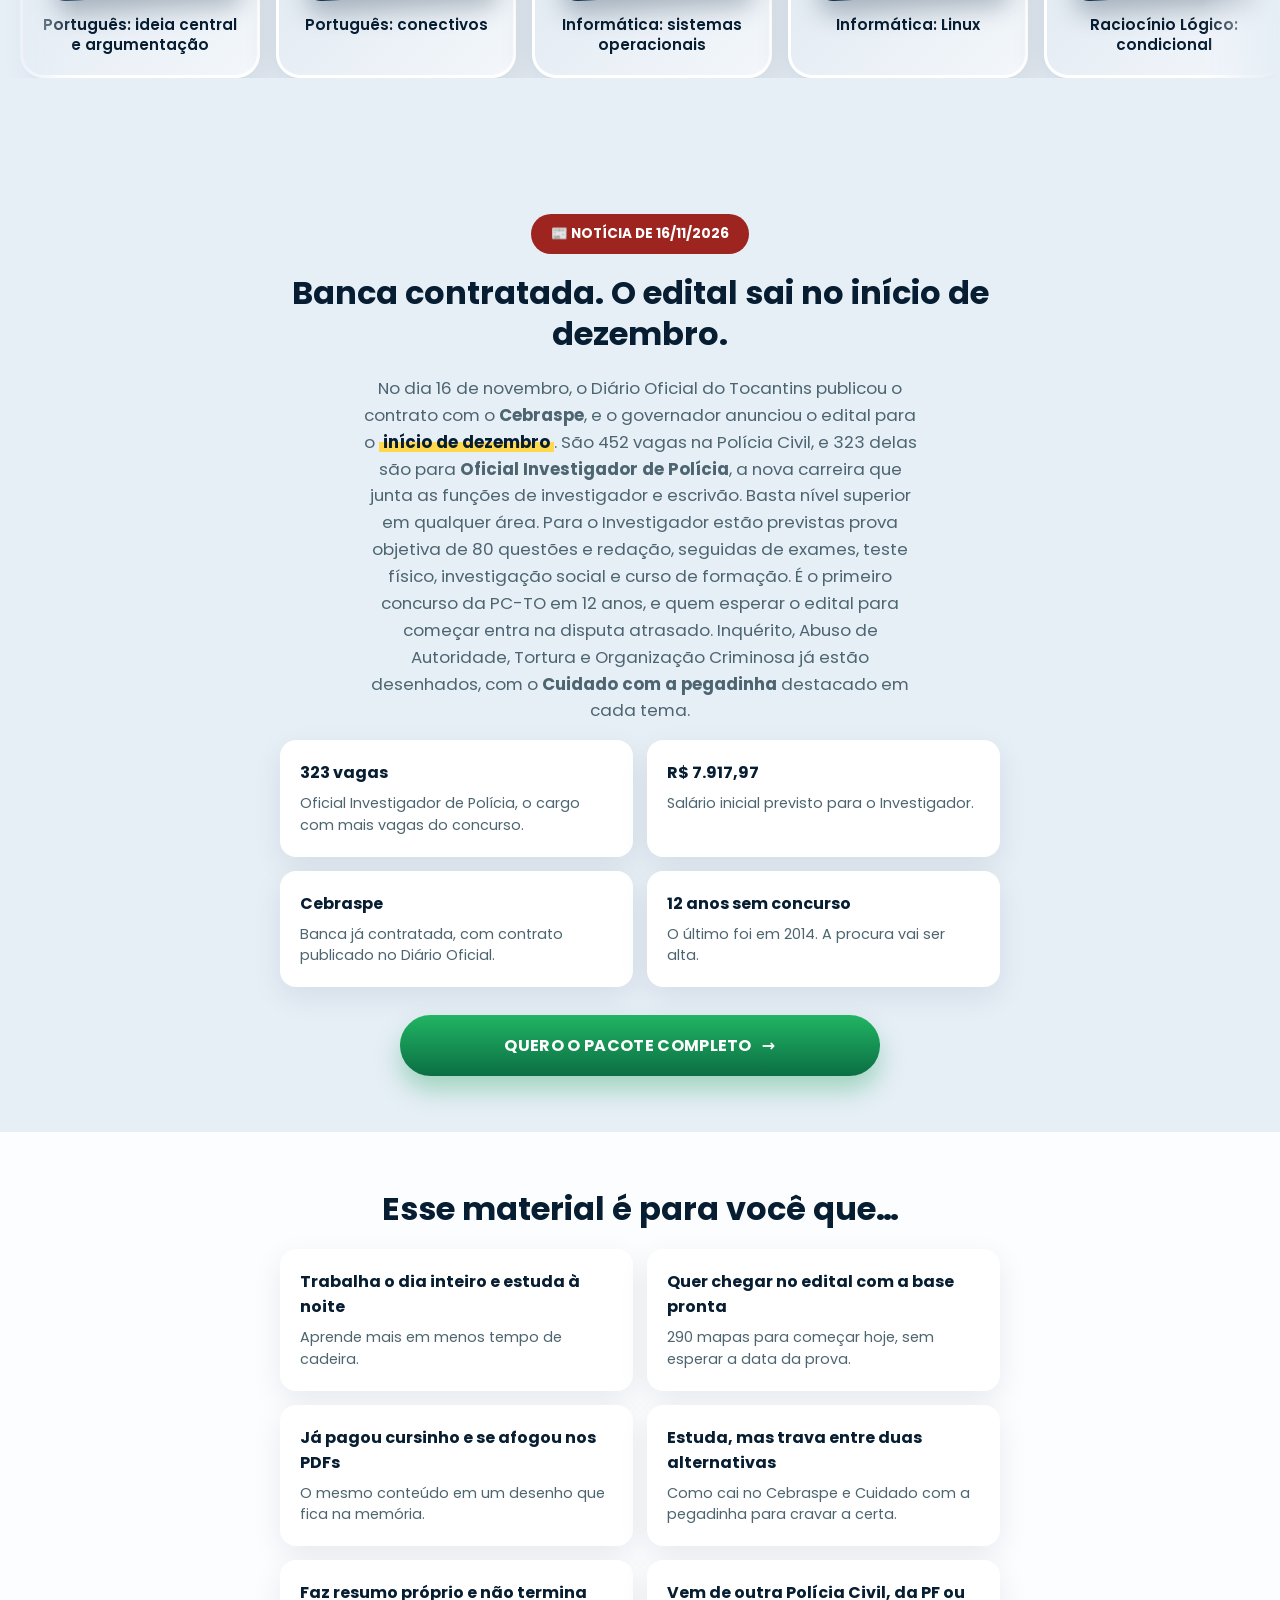
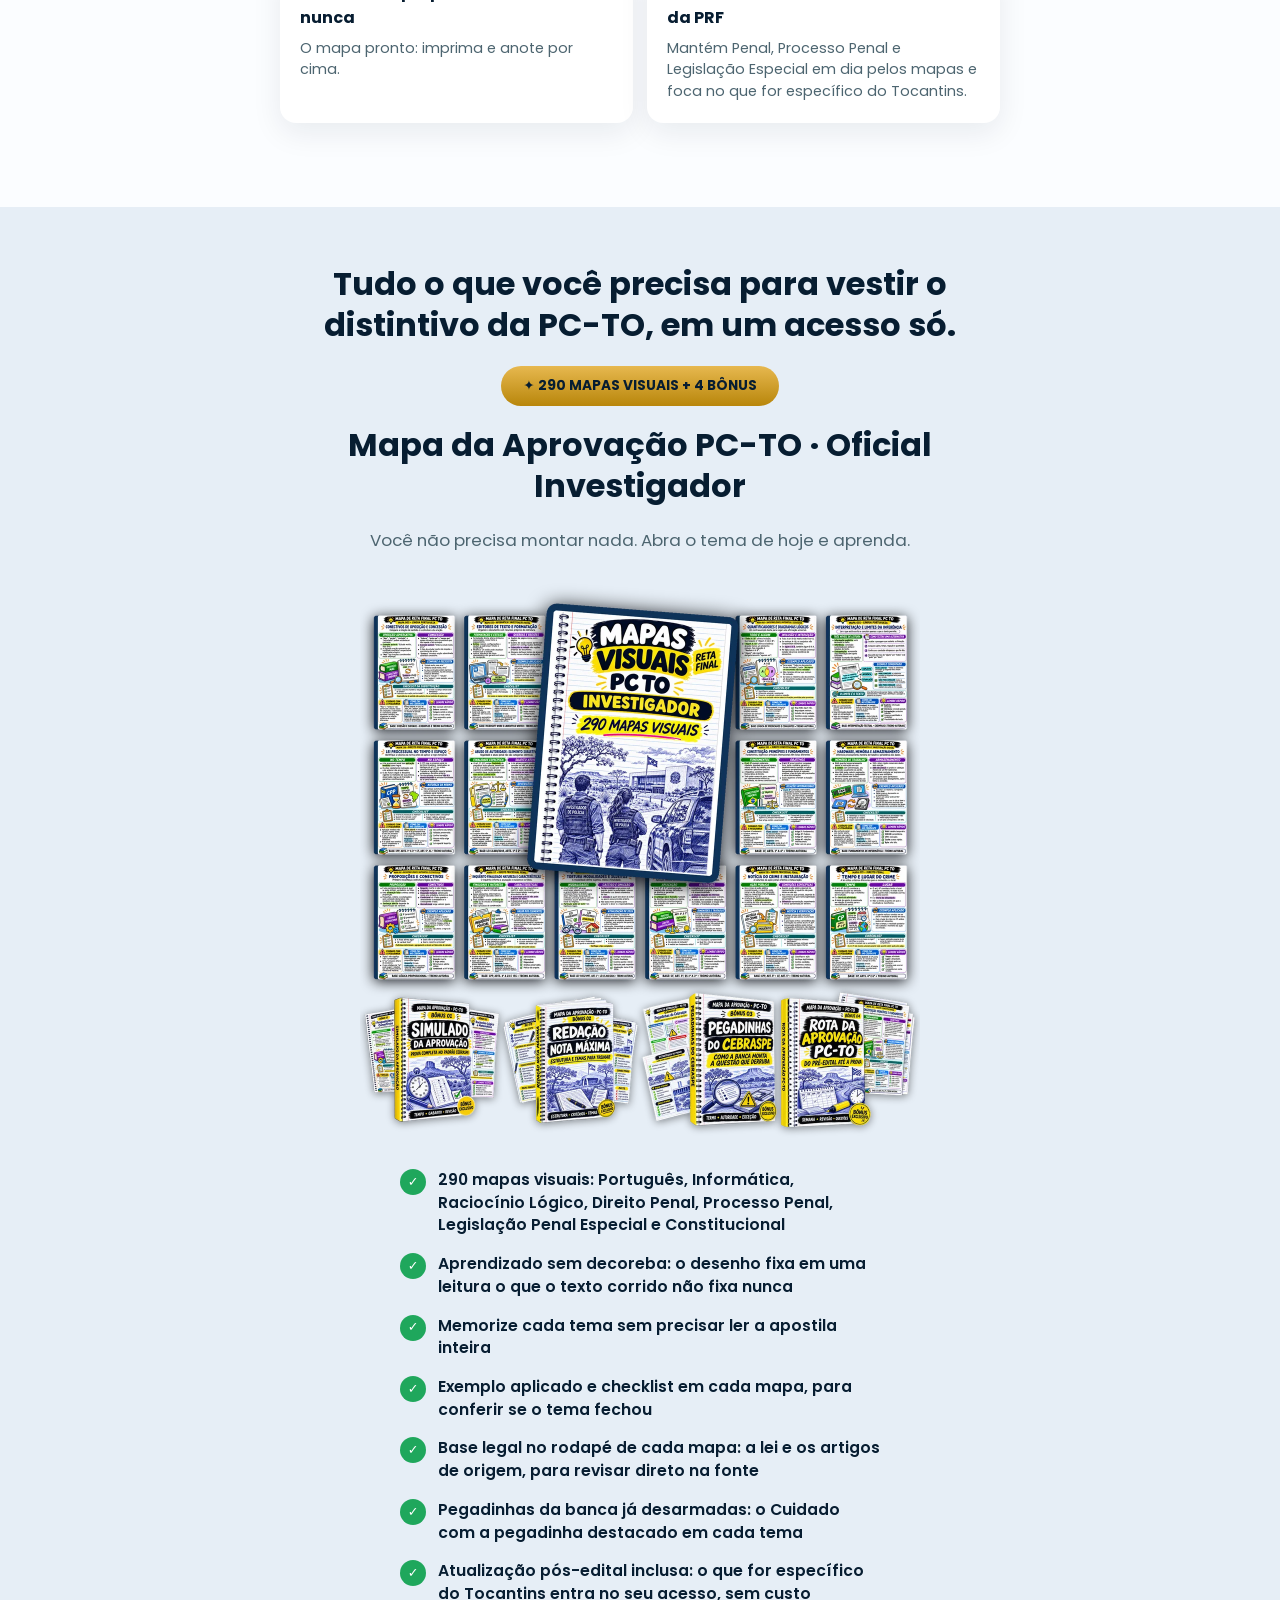
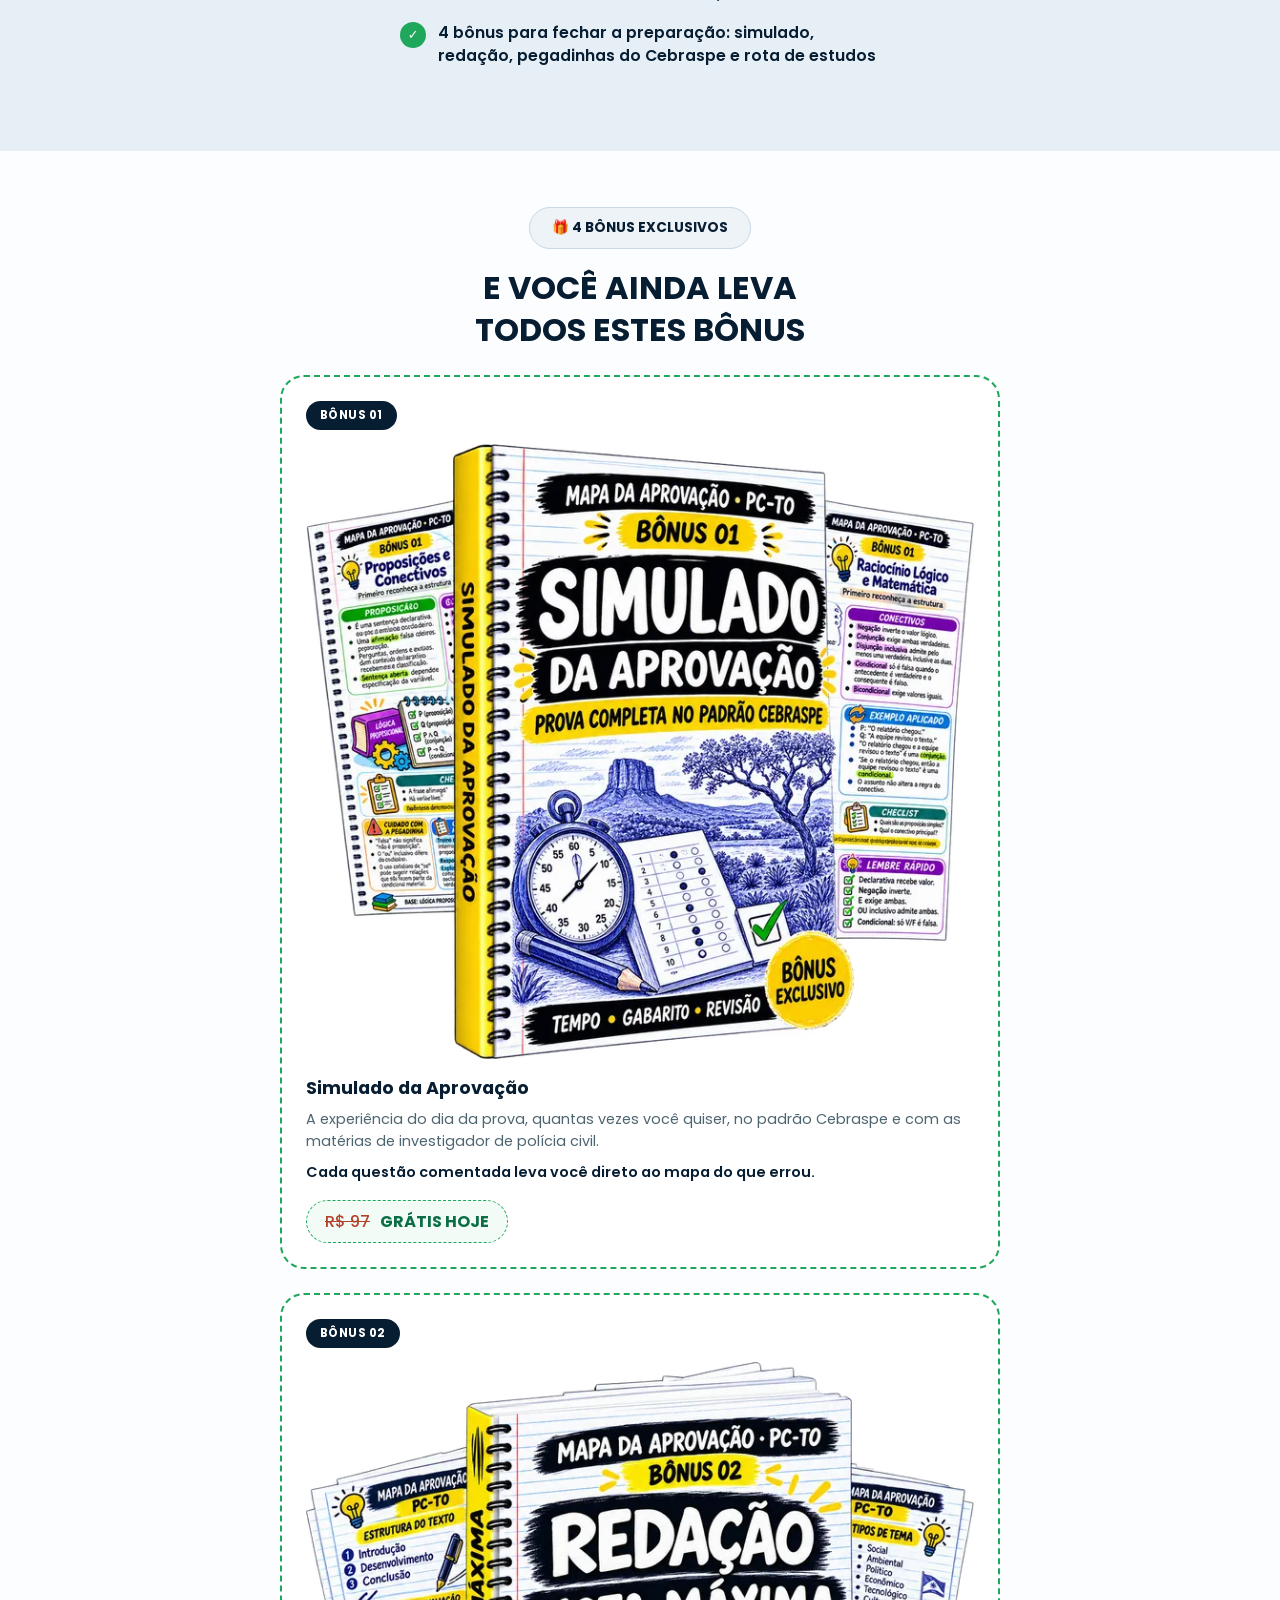
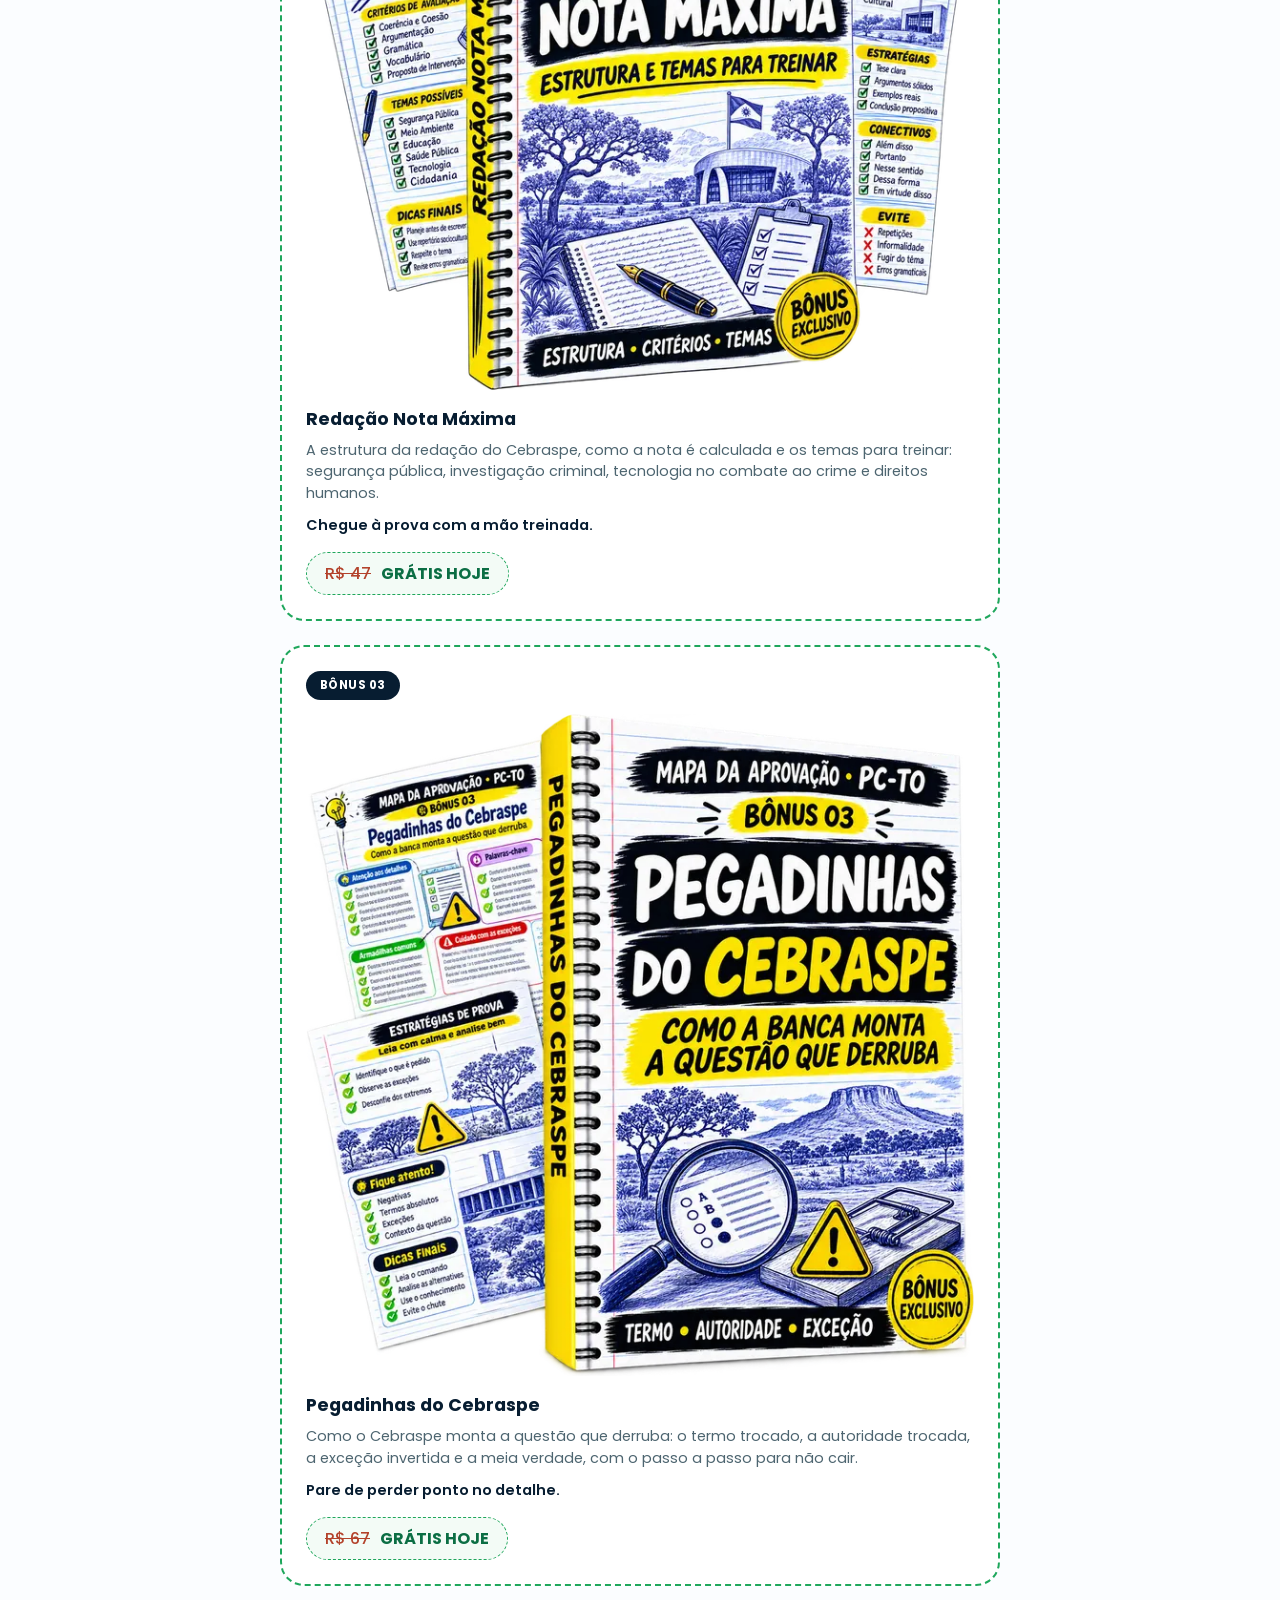
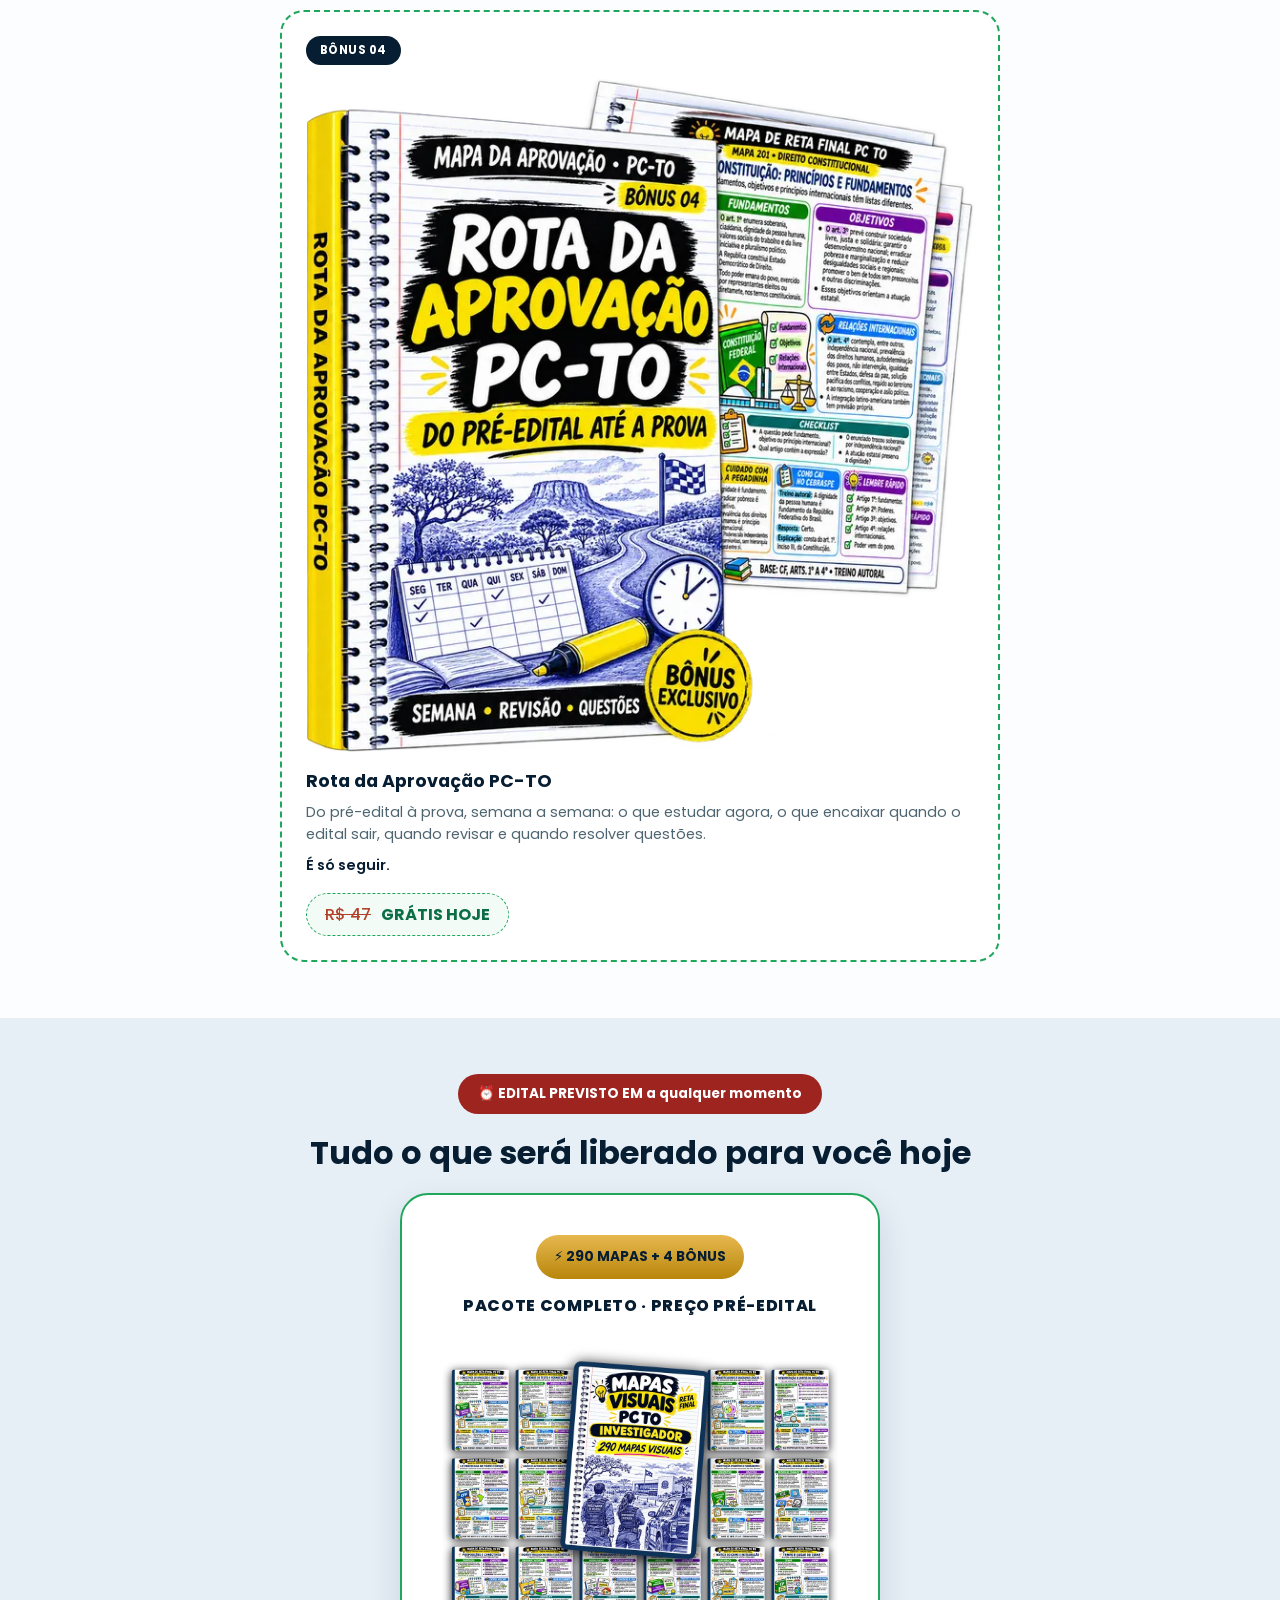
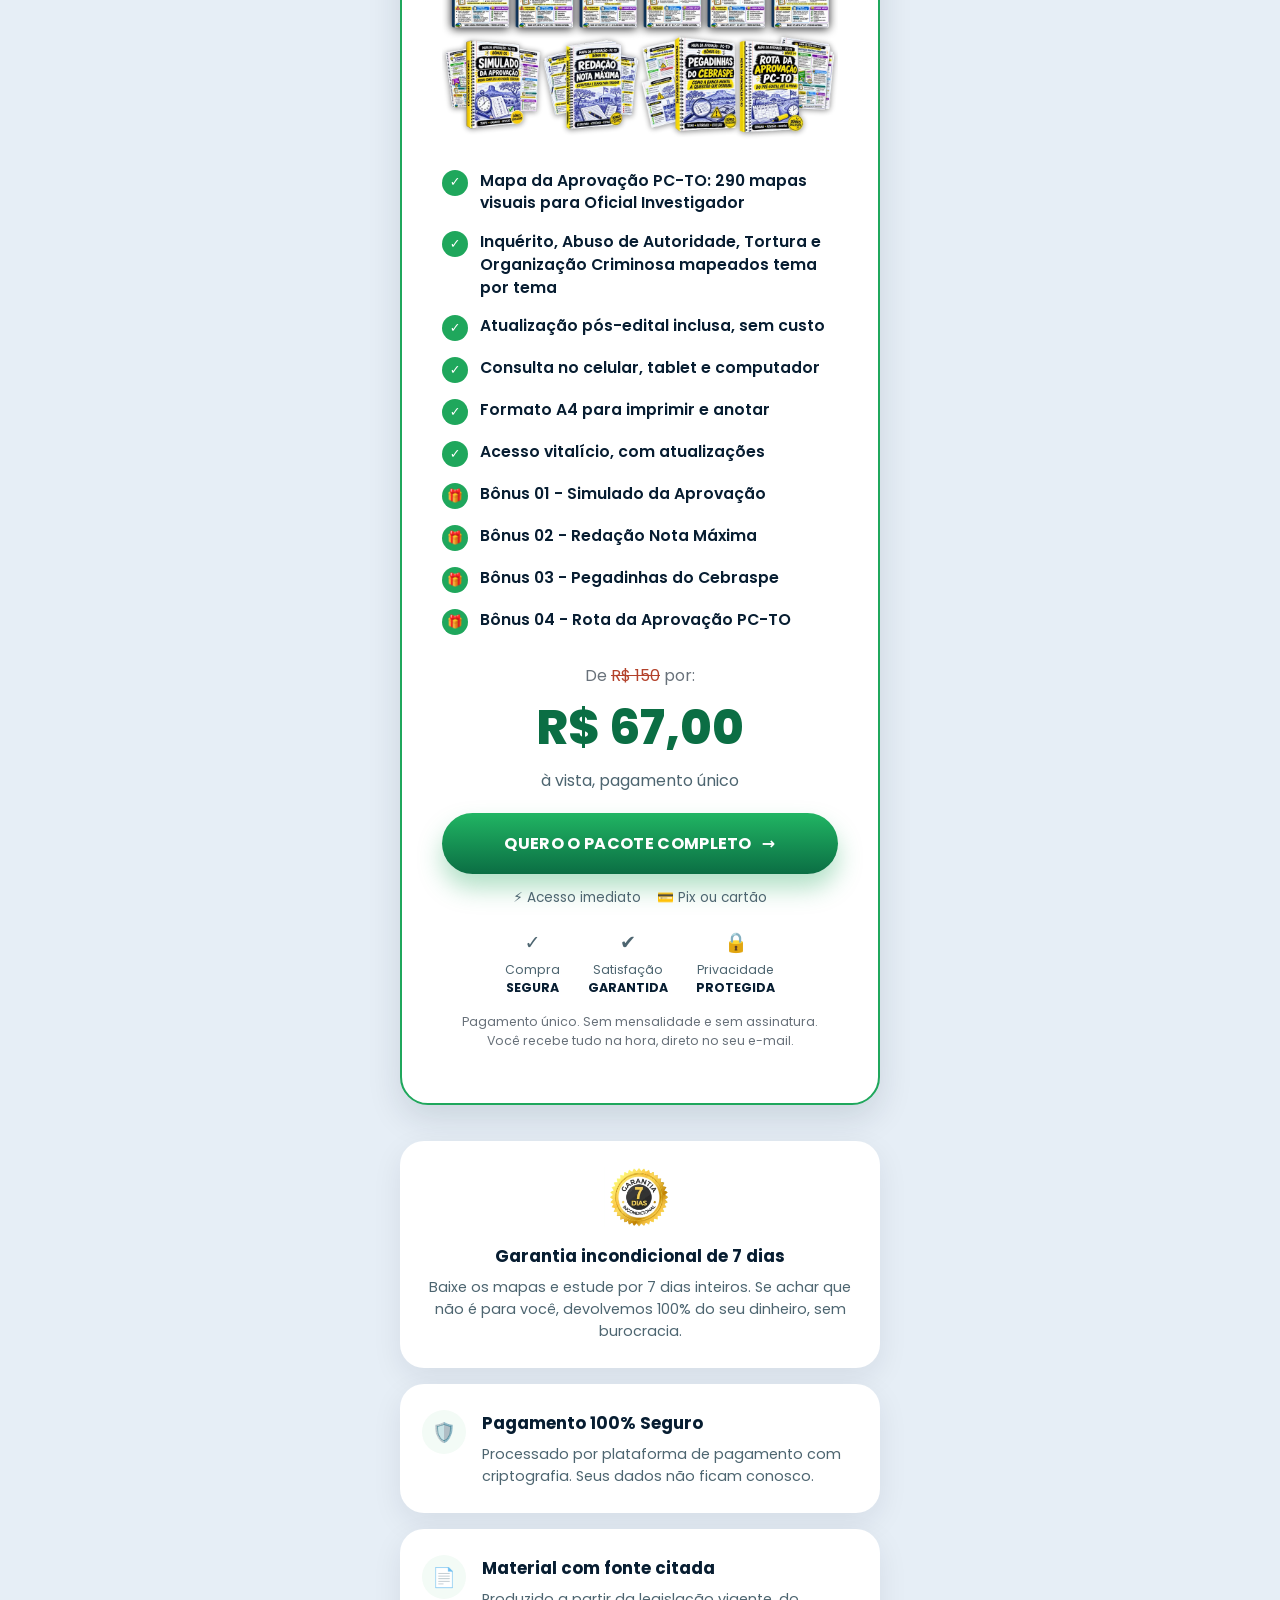
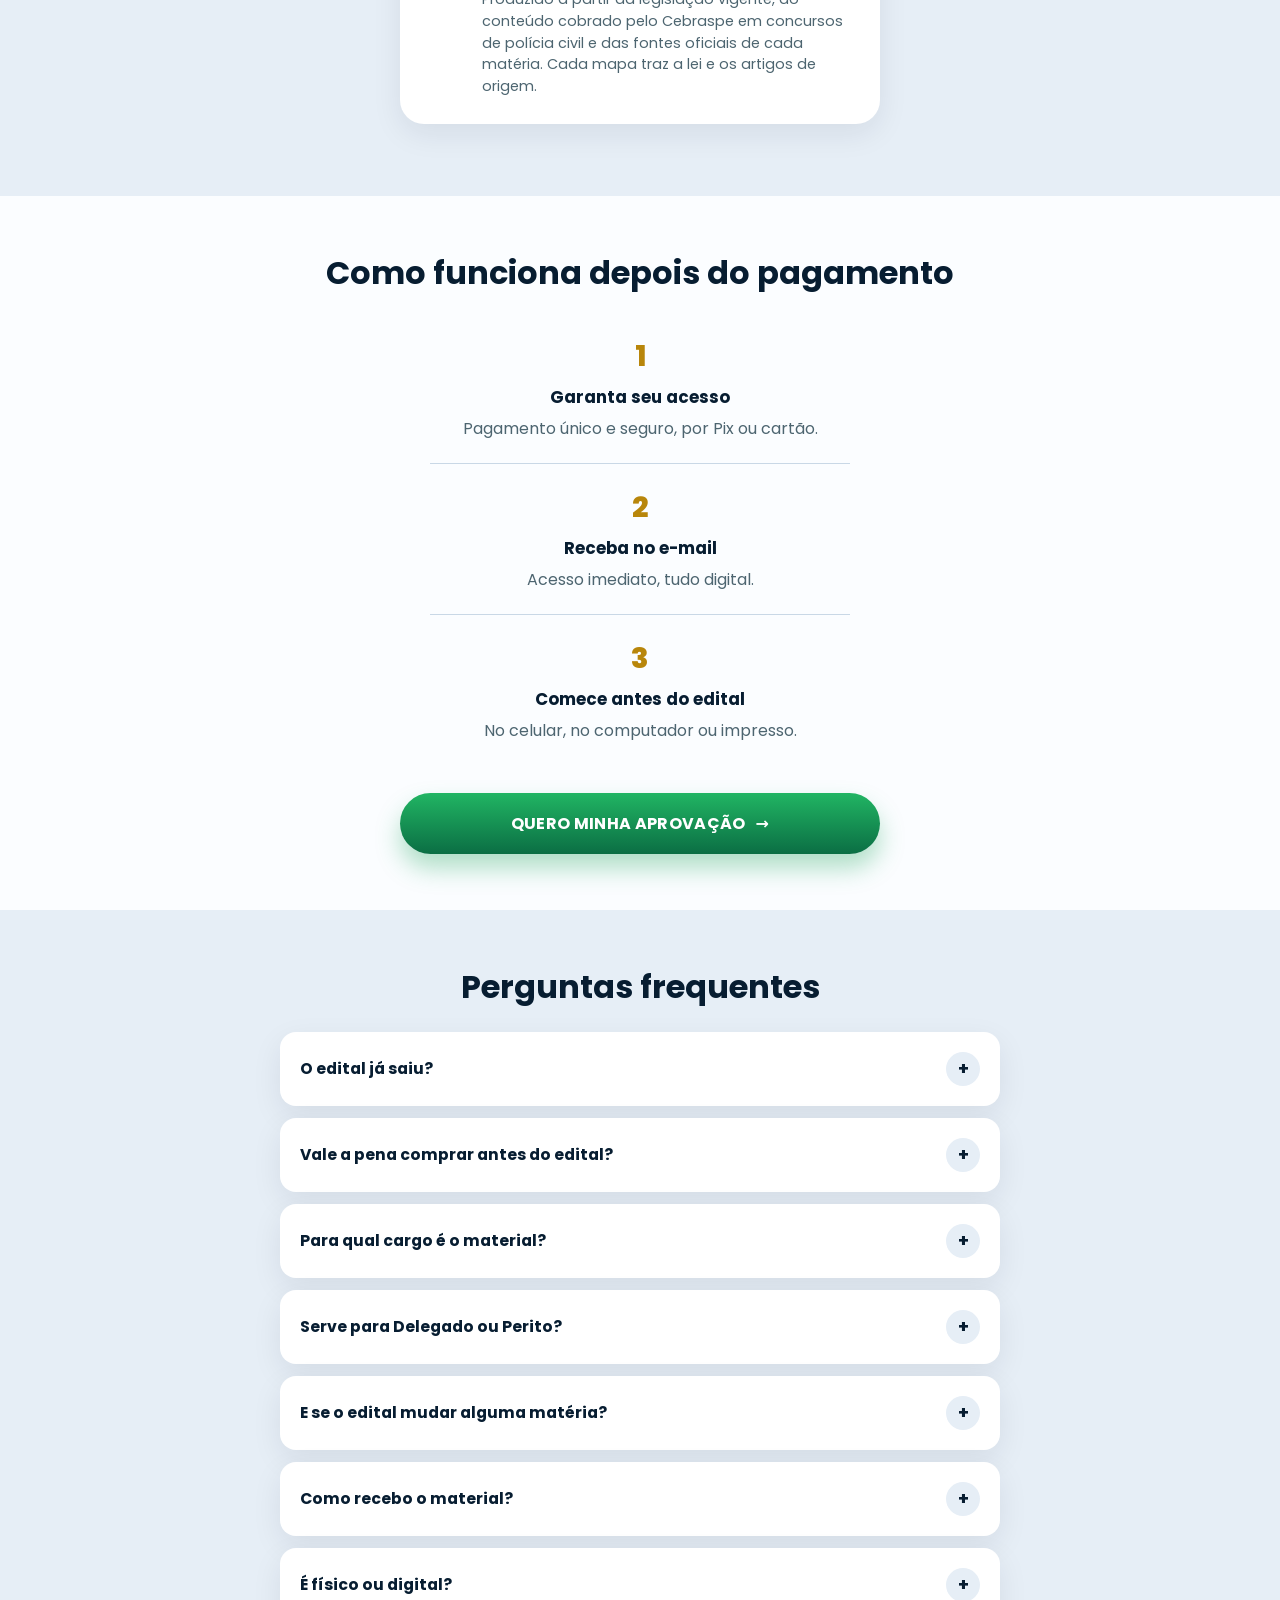
==== commit b3b0e4a3: "Bônus 04: capa nova com a folha de trás fiel ao mapa real Co-Authored-By: Claude Opus 5.5 <noreply@a" ====
--- a/index.html
+++ b/index.html
@@ -275,7 +275,7 @@
 
       <div class="bonus-card">
         <span class="bonus-card__tag">BÔNUS 04</span>
-        <img src="/assets/img/bonus-04.webp?v=9" alt="Rota da Aprovação PC-TO" loading="lazy" />
+        <img src="/assets/img/bonus-04.webp?v=11" alt="Rota da Aprovação PC-TO" loading="lazy" />
         <h3>Rota da Aprovação PC-TO</h3>
         <p>Do pré-edital à prova, semana a semana: o que estudar agora, o que encaixar quando o edital sair, quando revisar e quando resolver questões.</p>
         <p class="bonus-card__extra">É só seguir.</p>
@@ -445,6 +445,6 @@
   </div>
 </footer>
 
-<script src="/assets/js/main.js?v=10"></script>
+<script src="/assets/js/main.js?v=11"></script>
 </body>
 </html>
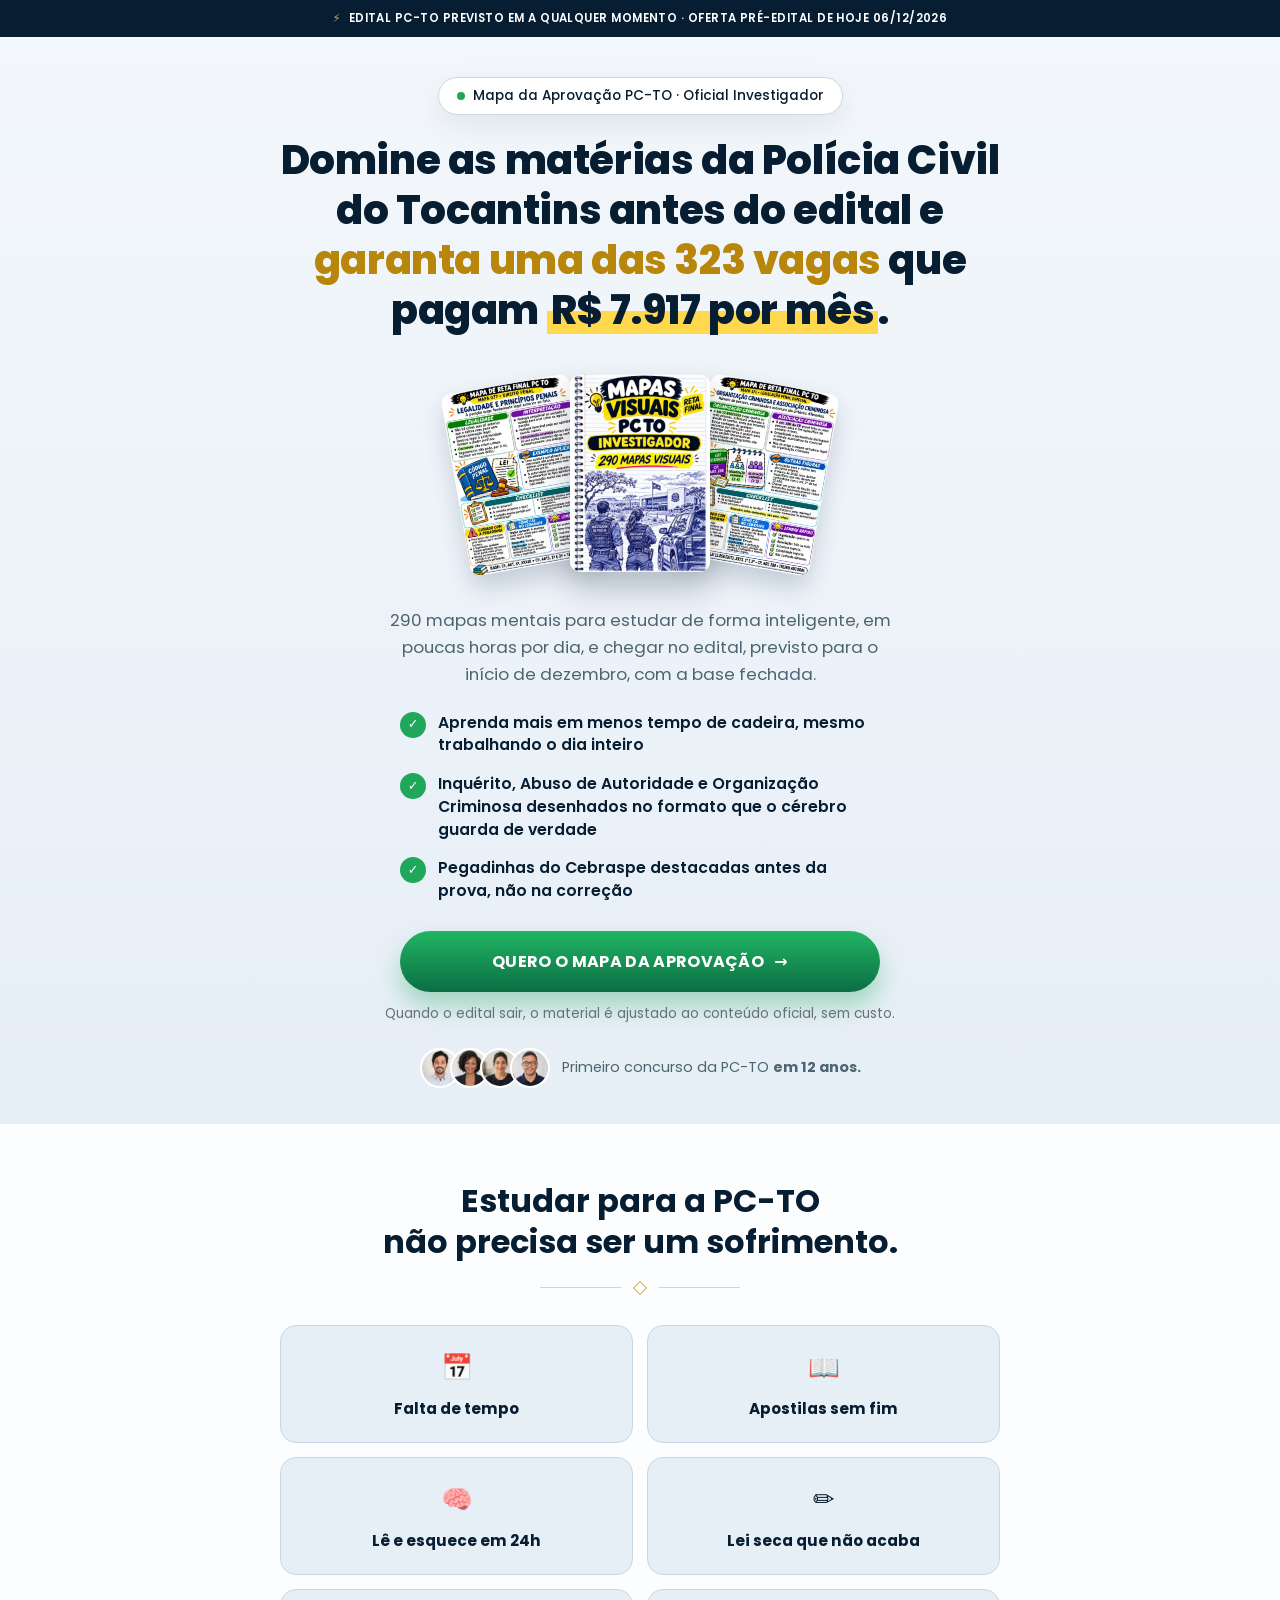
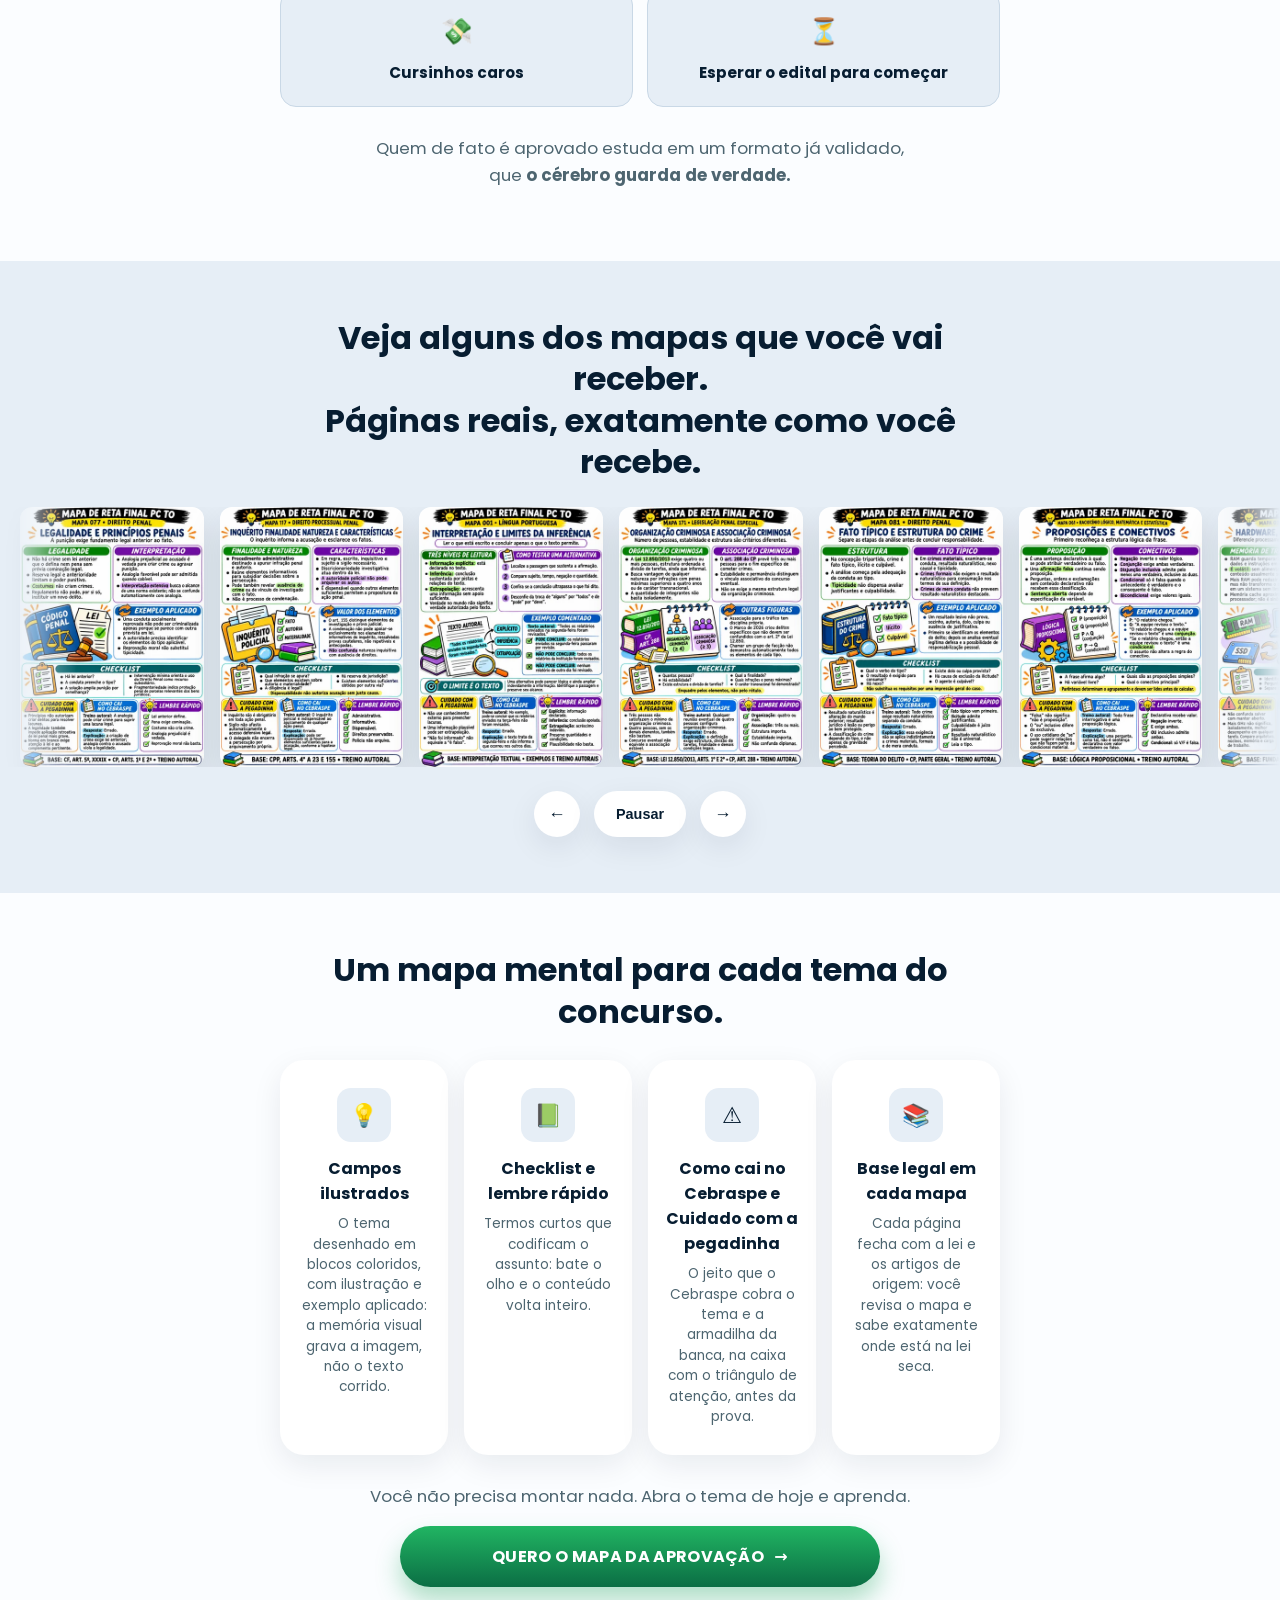
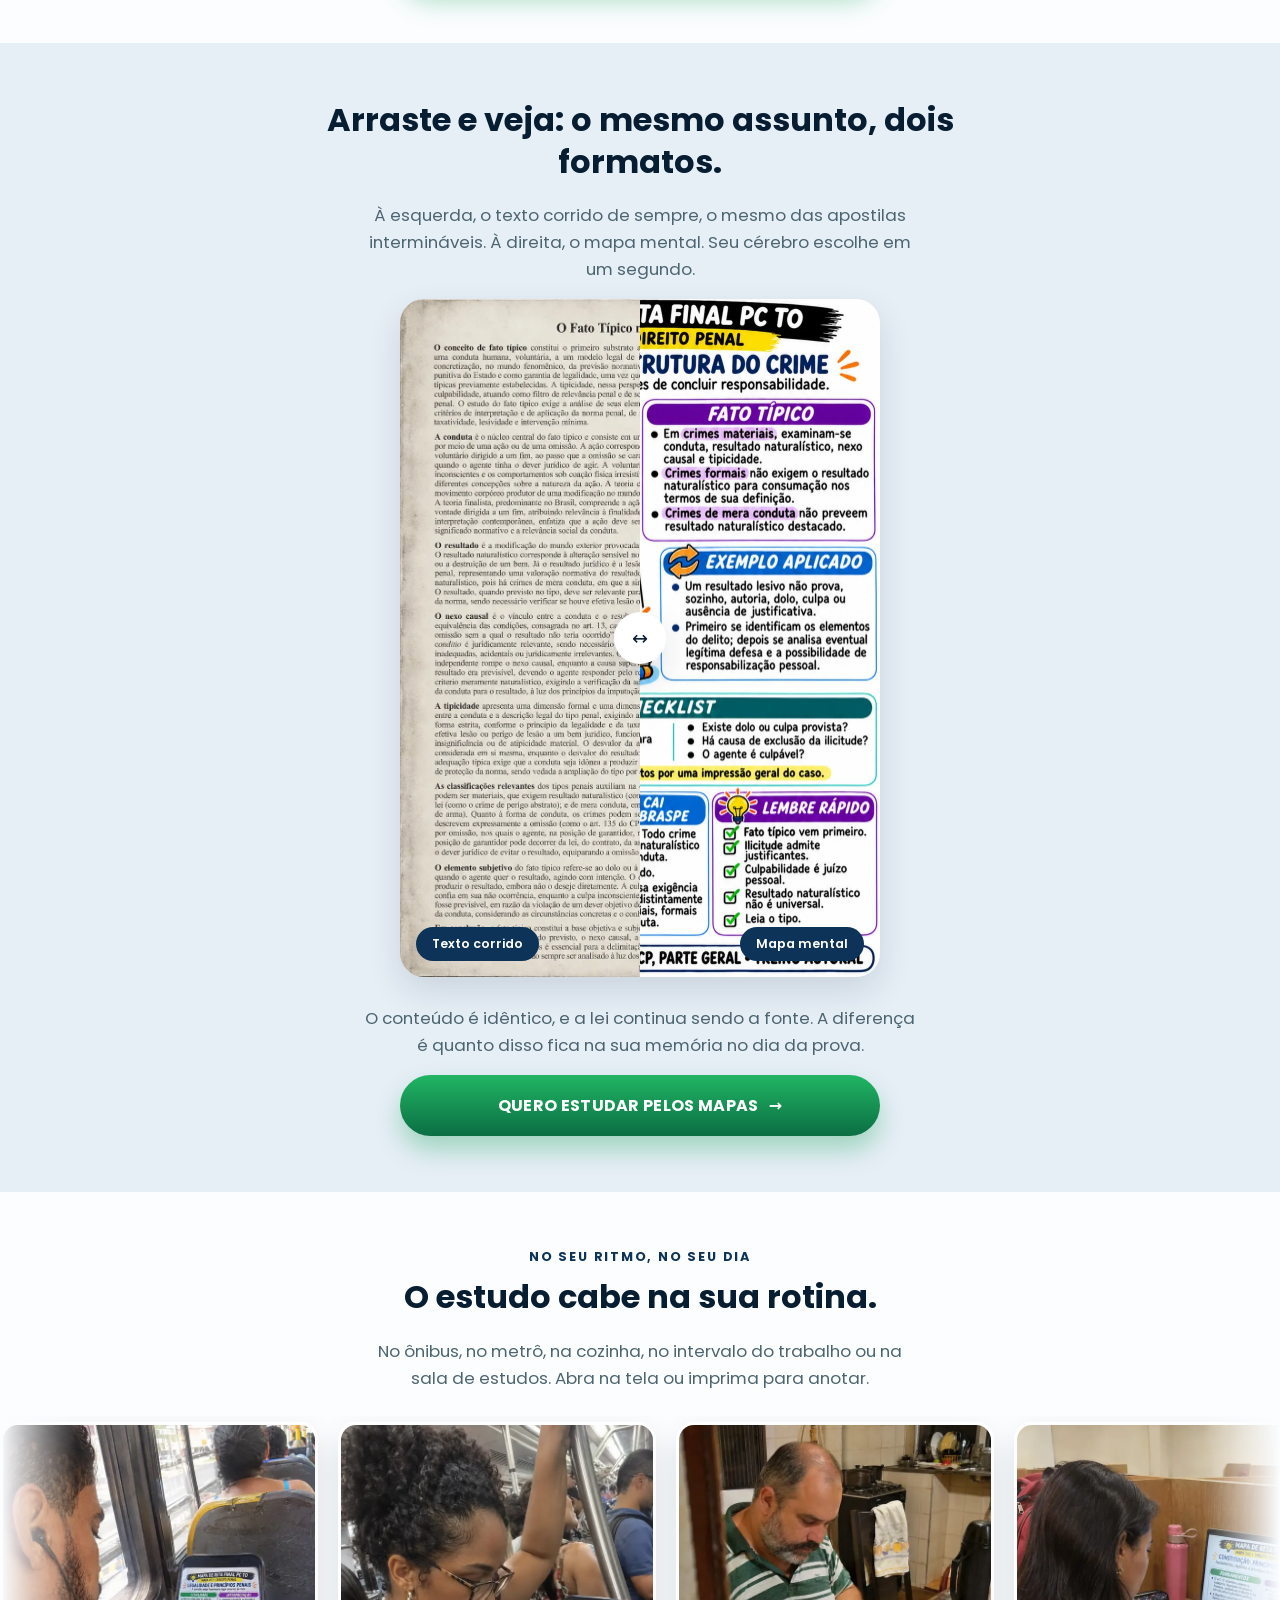
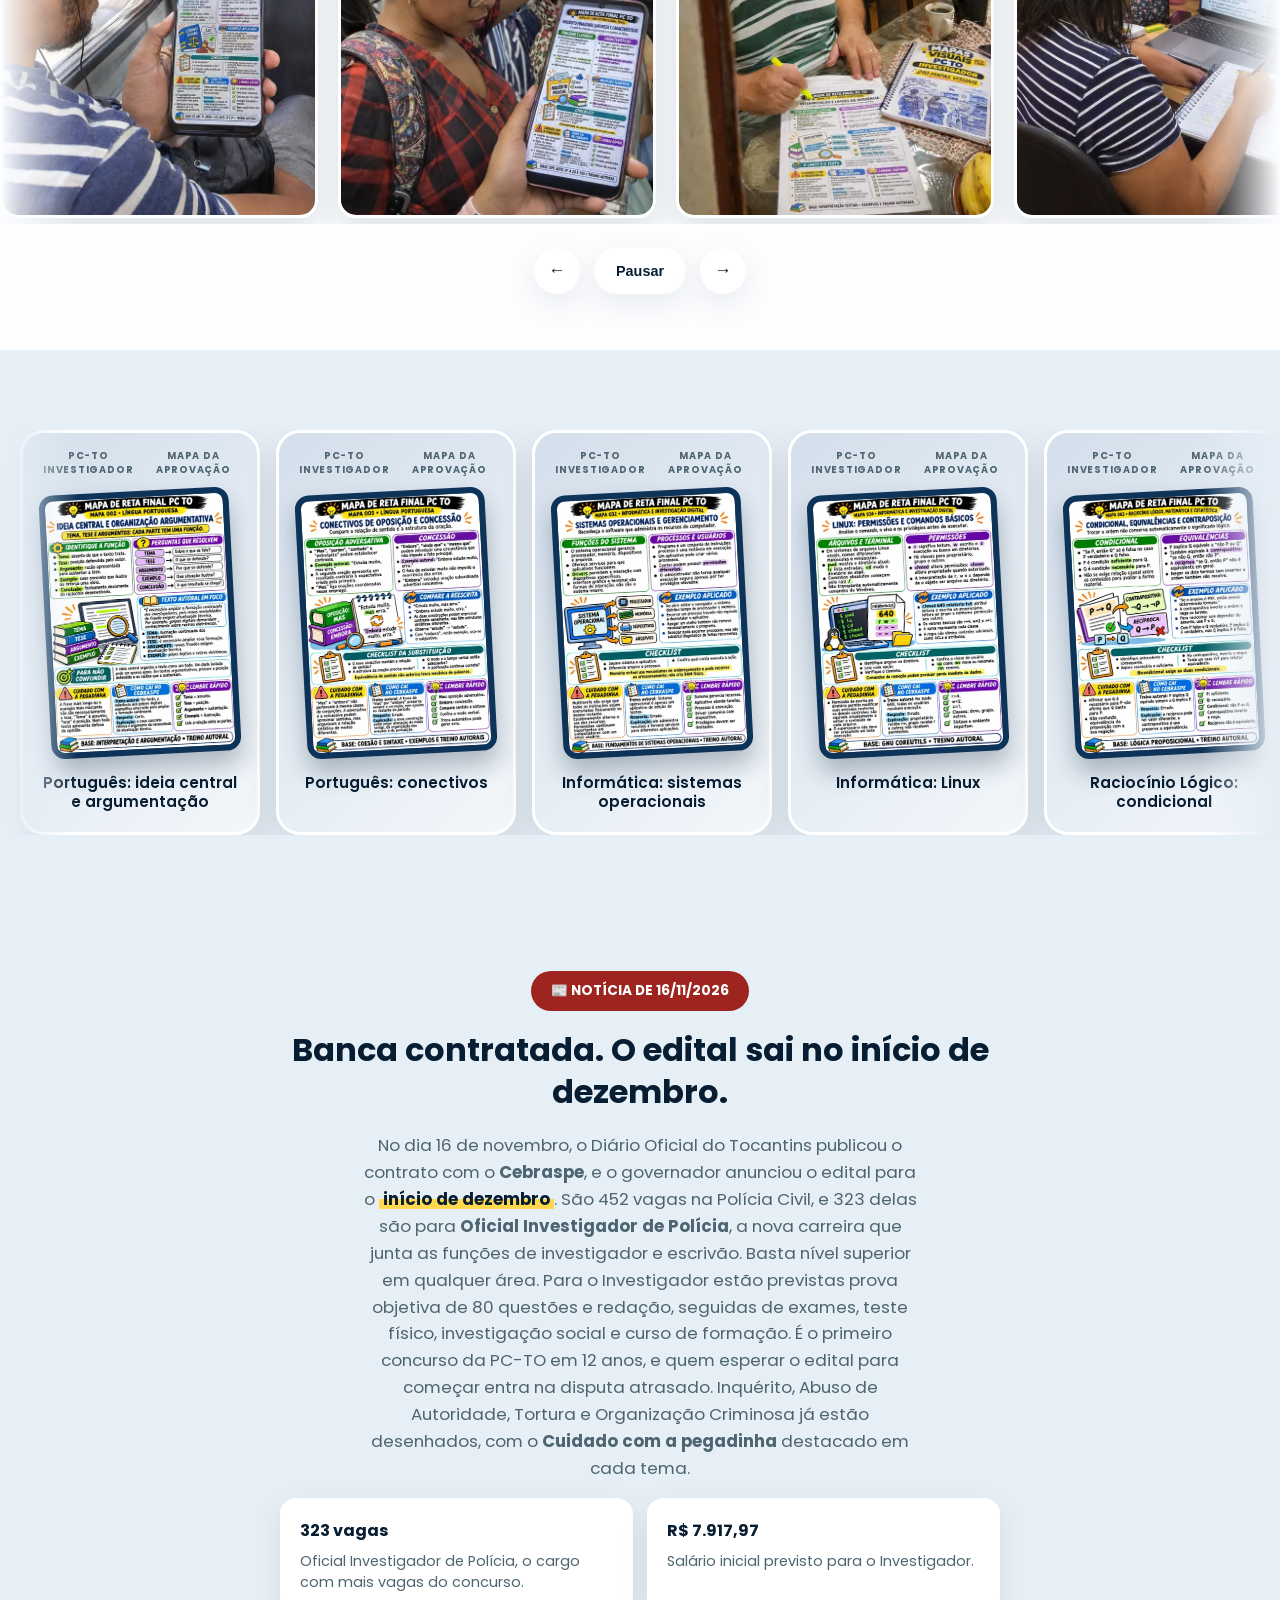
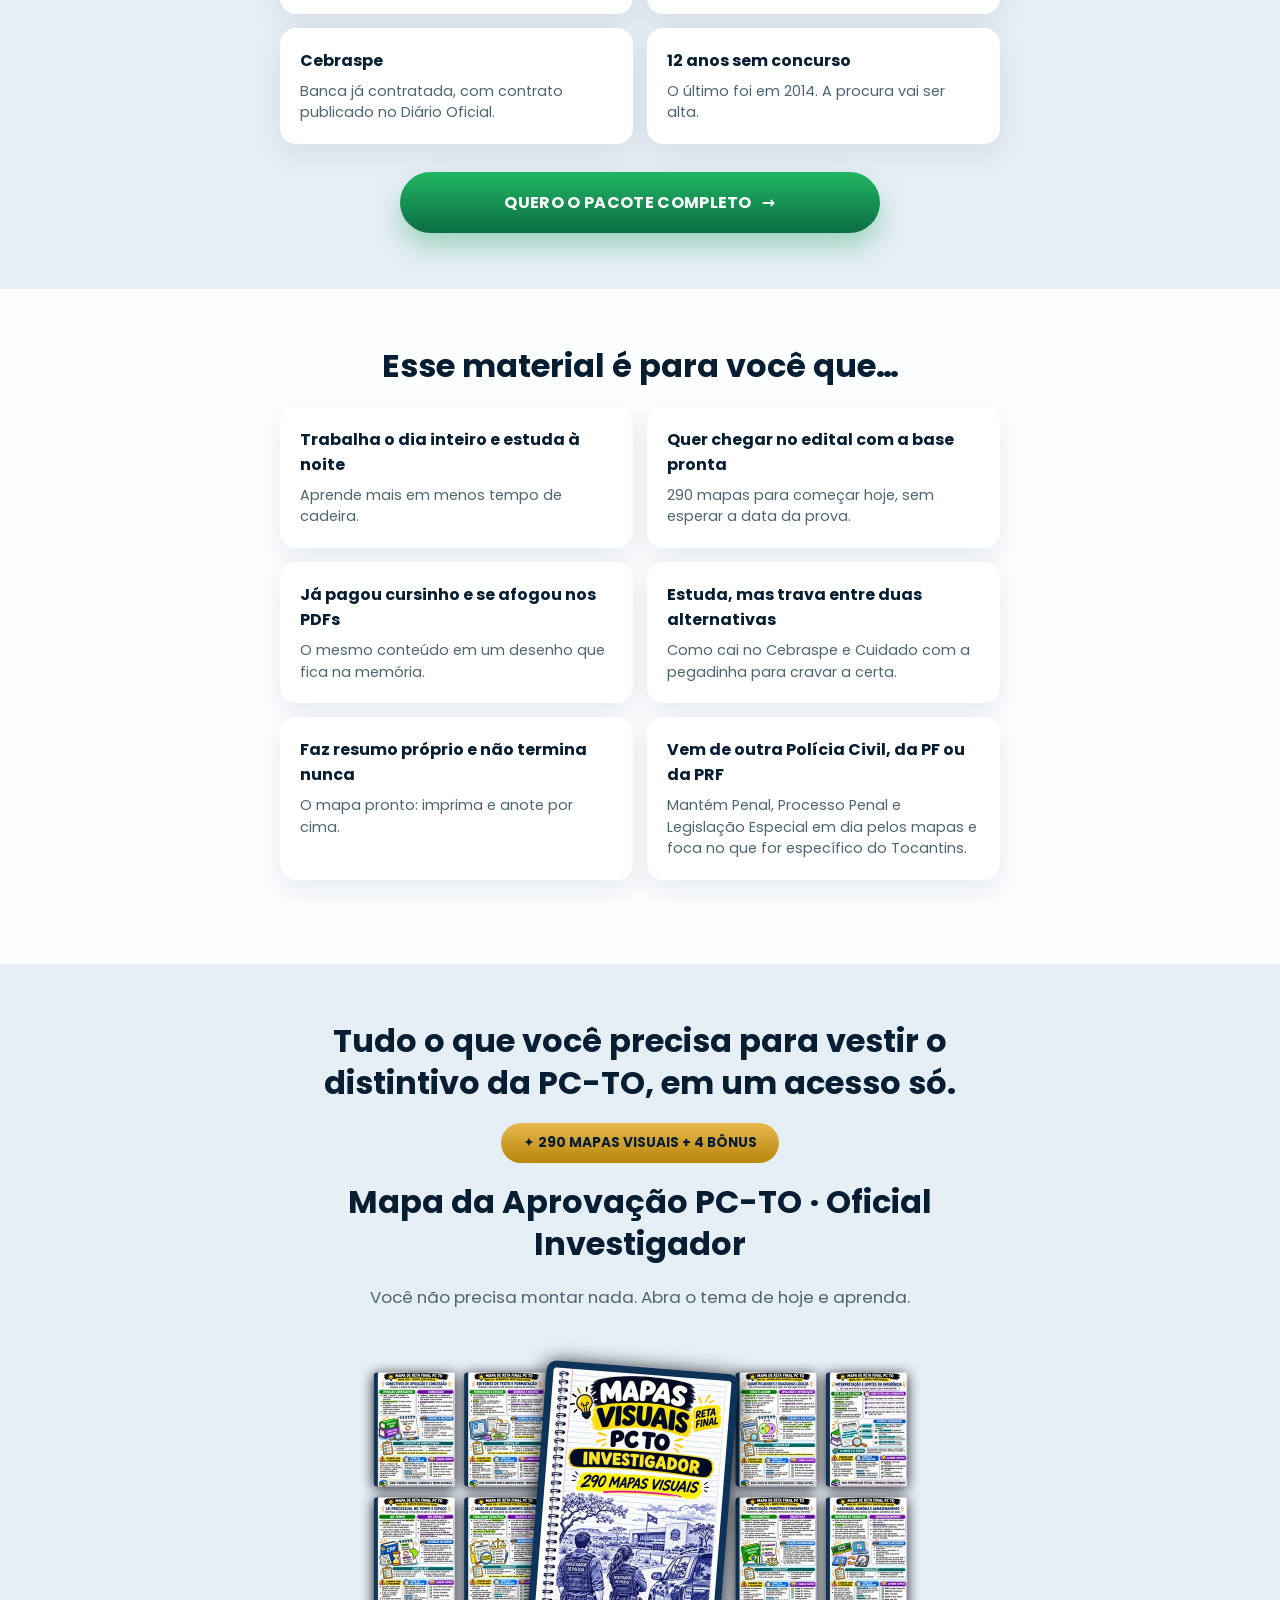
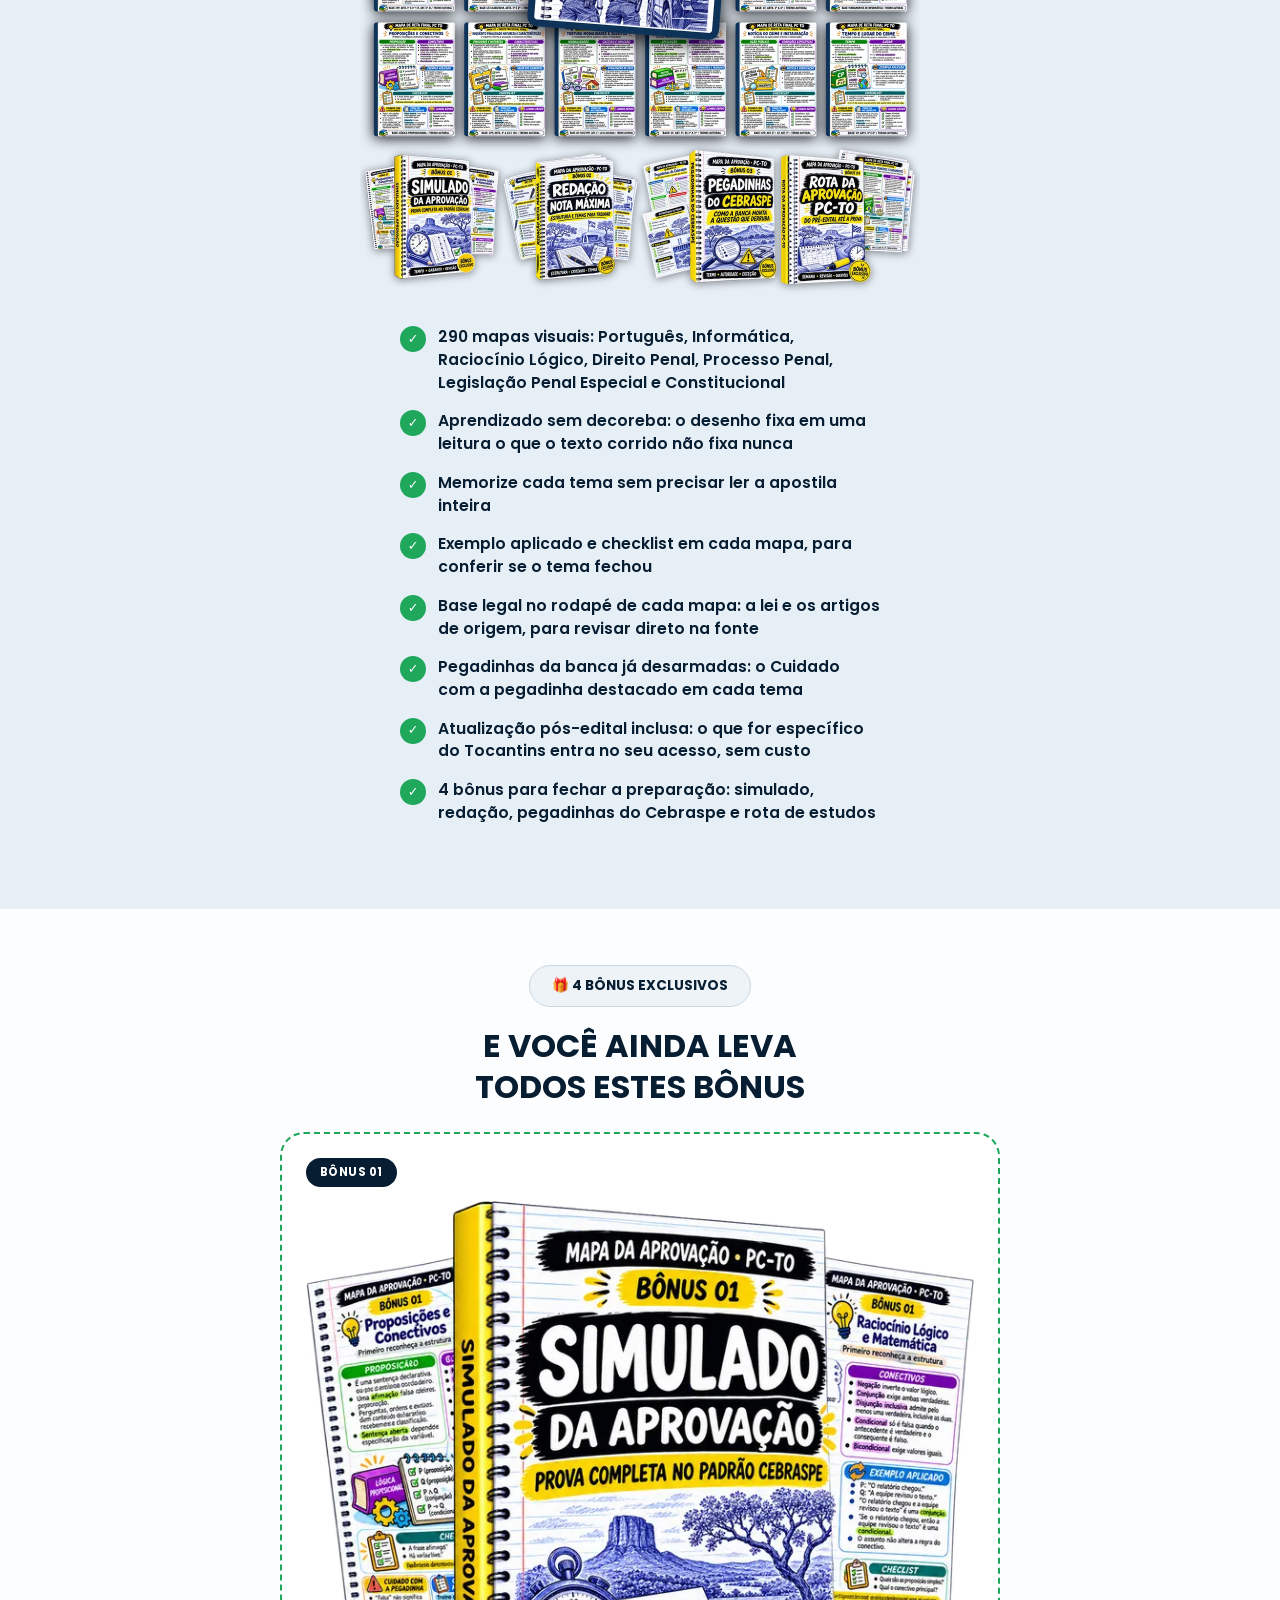
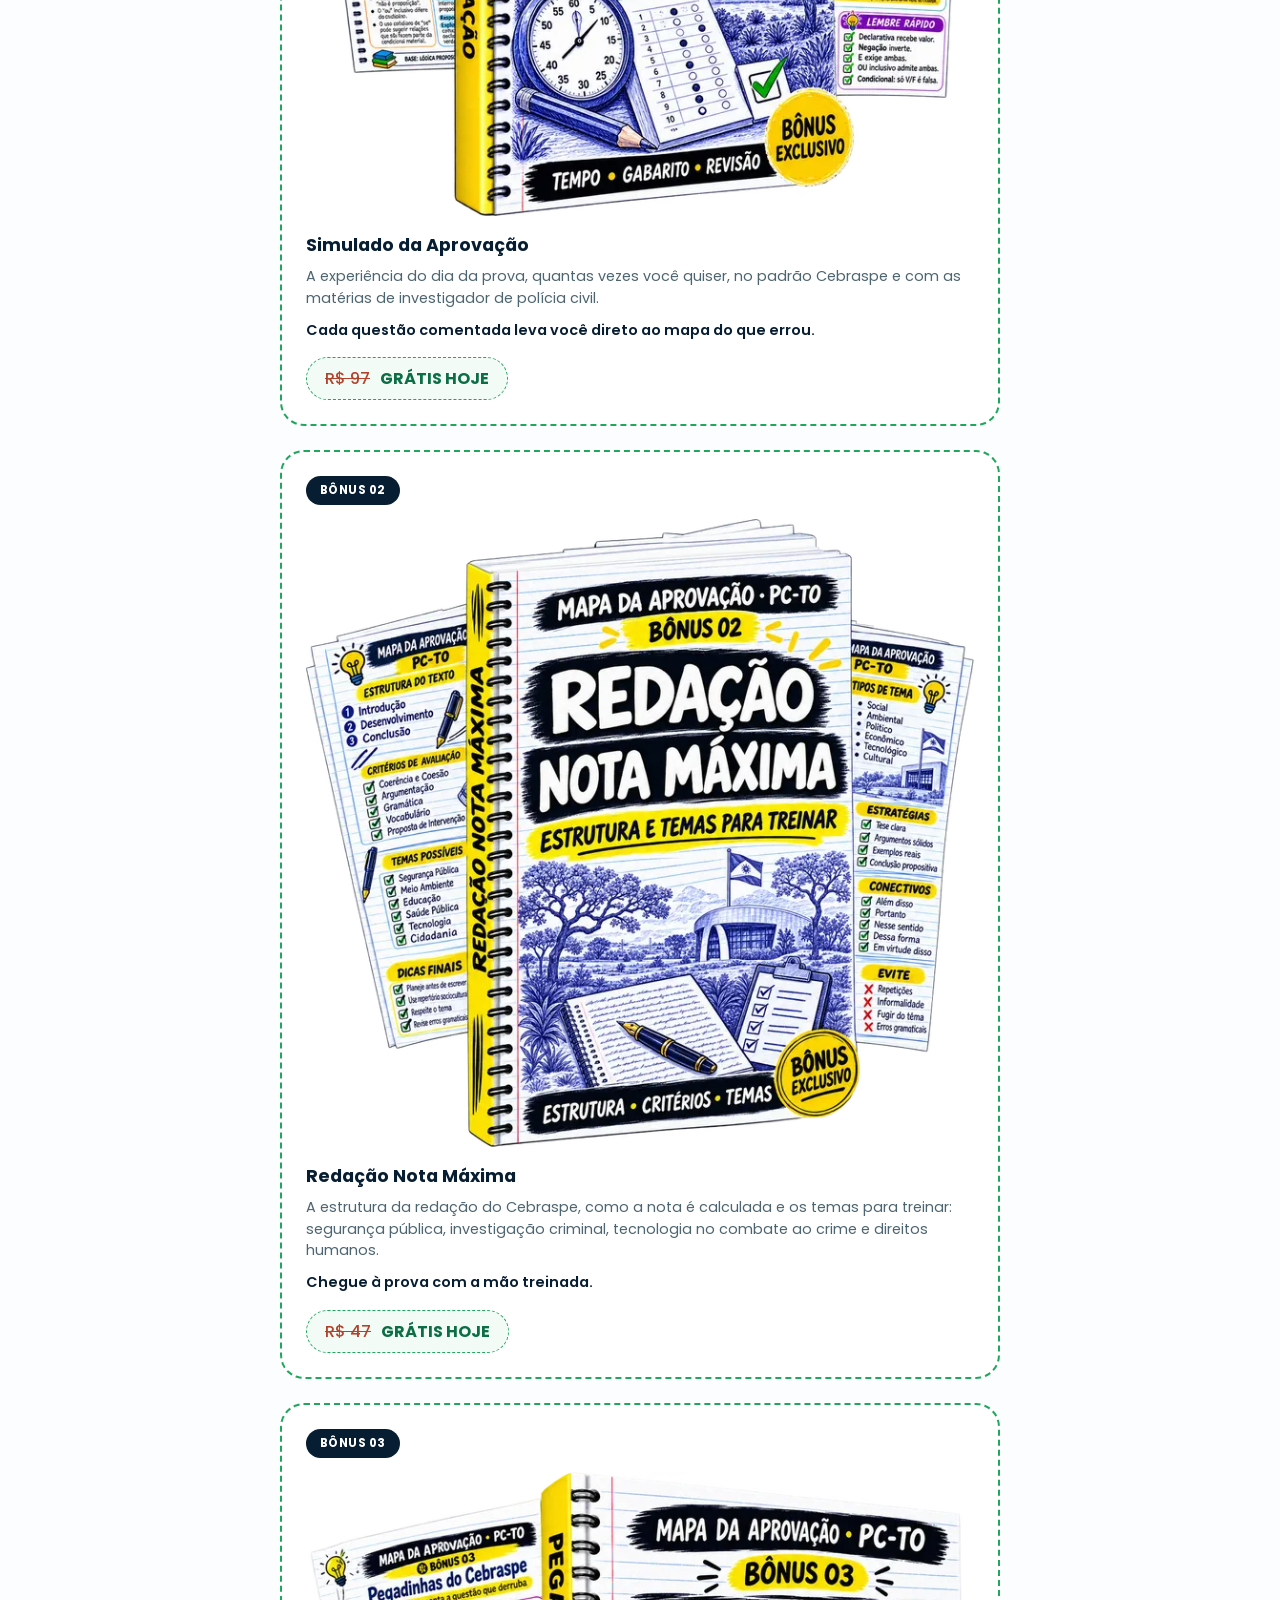
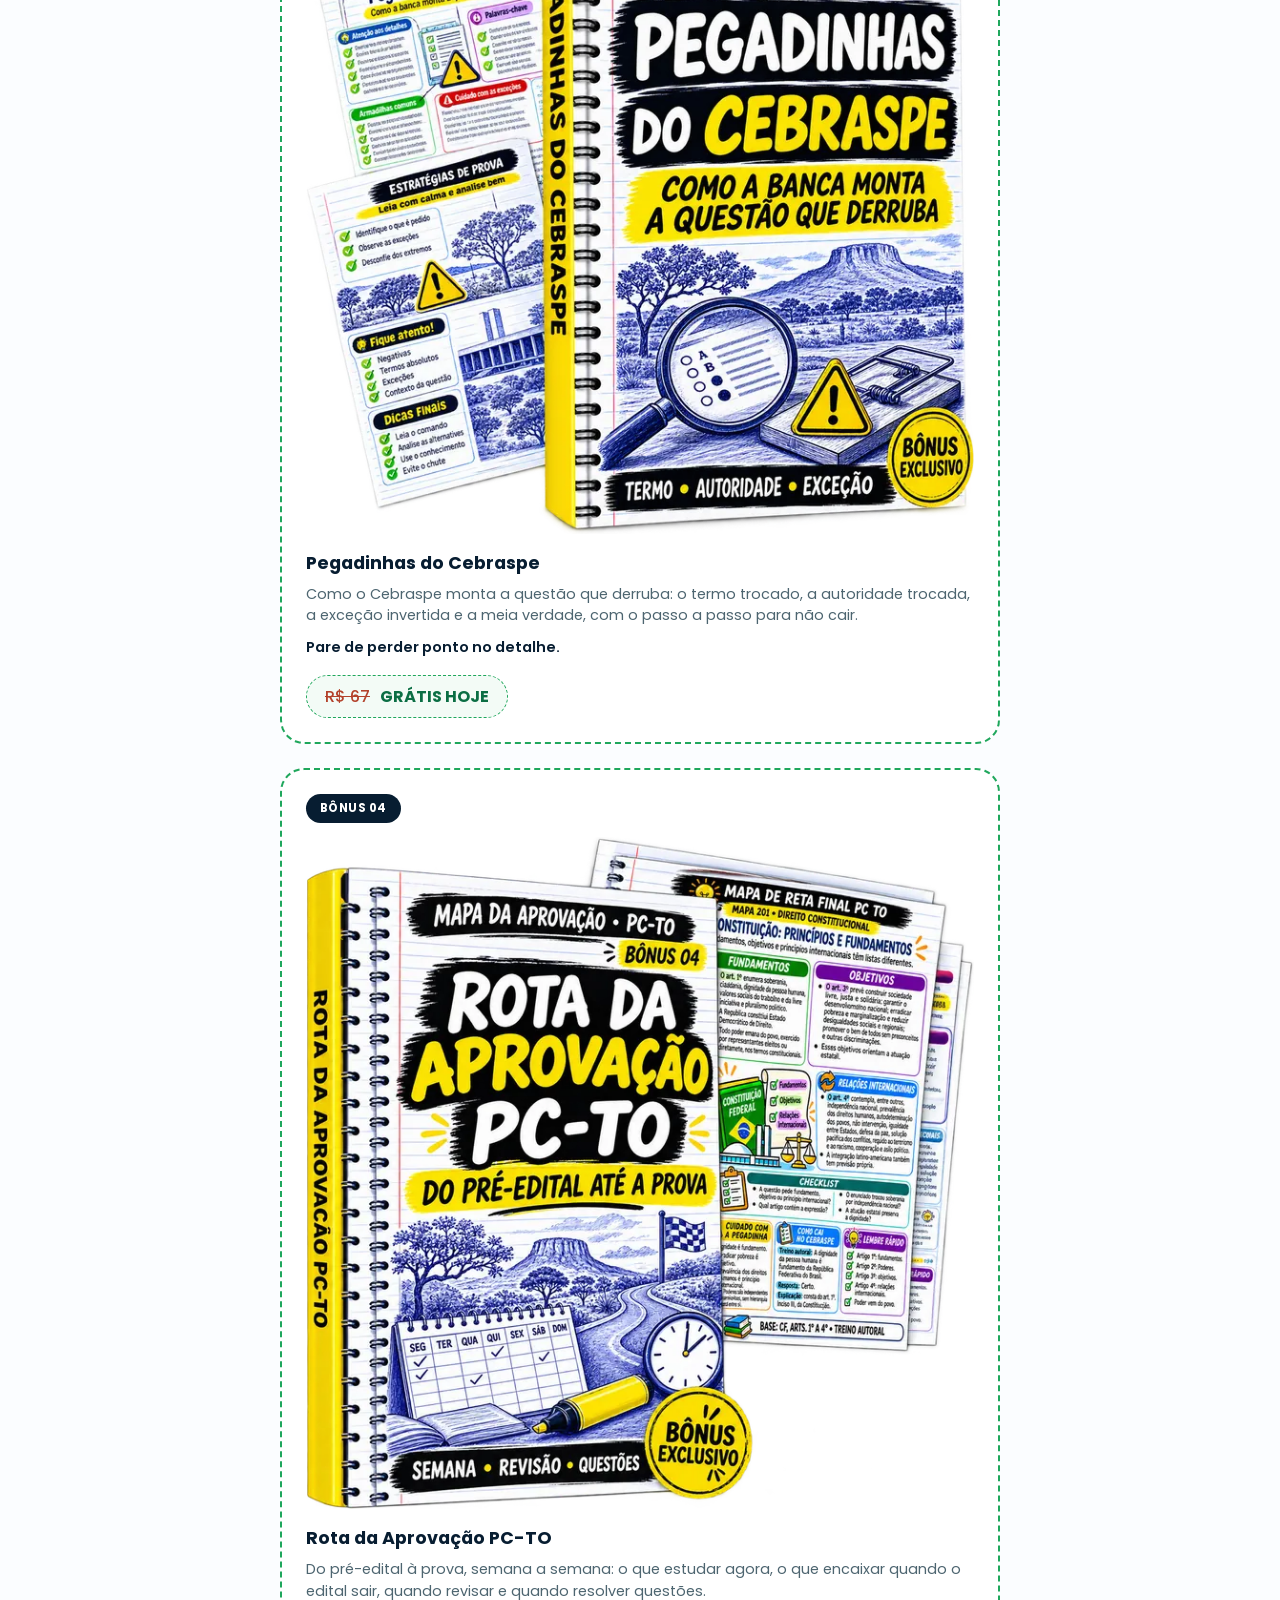
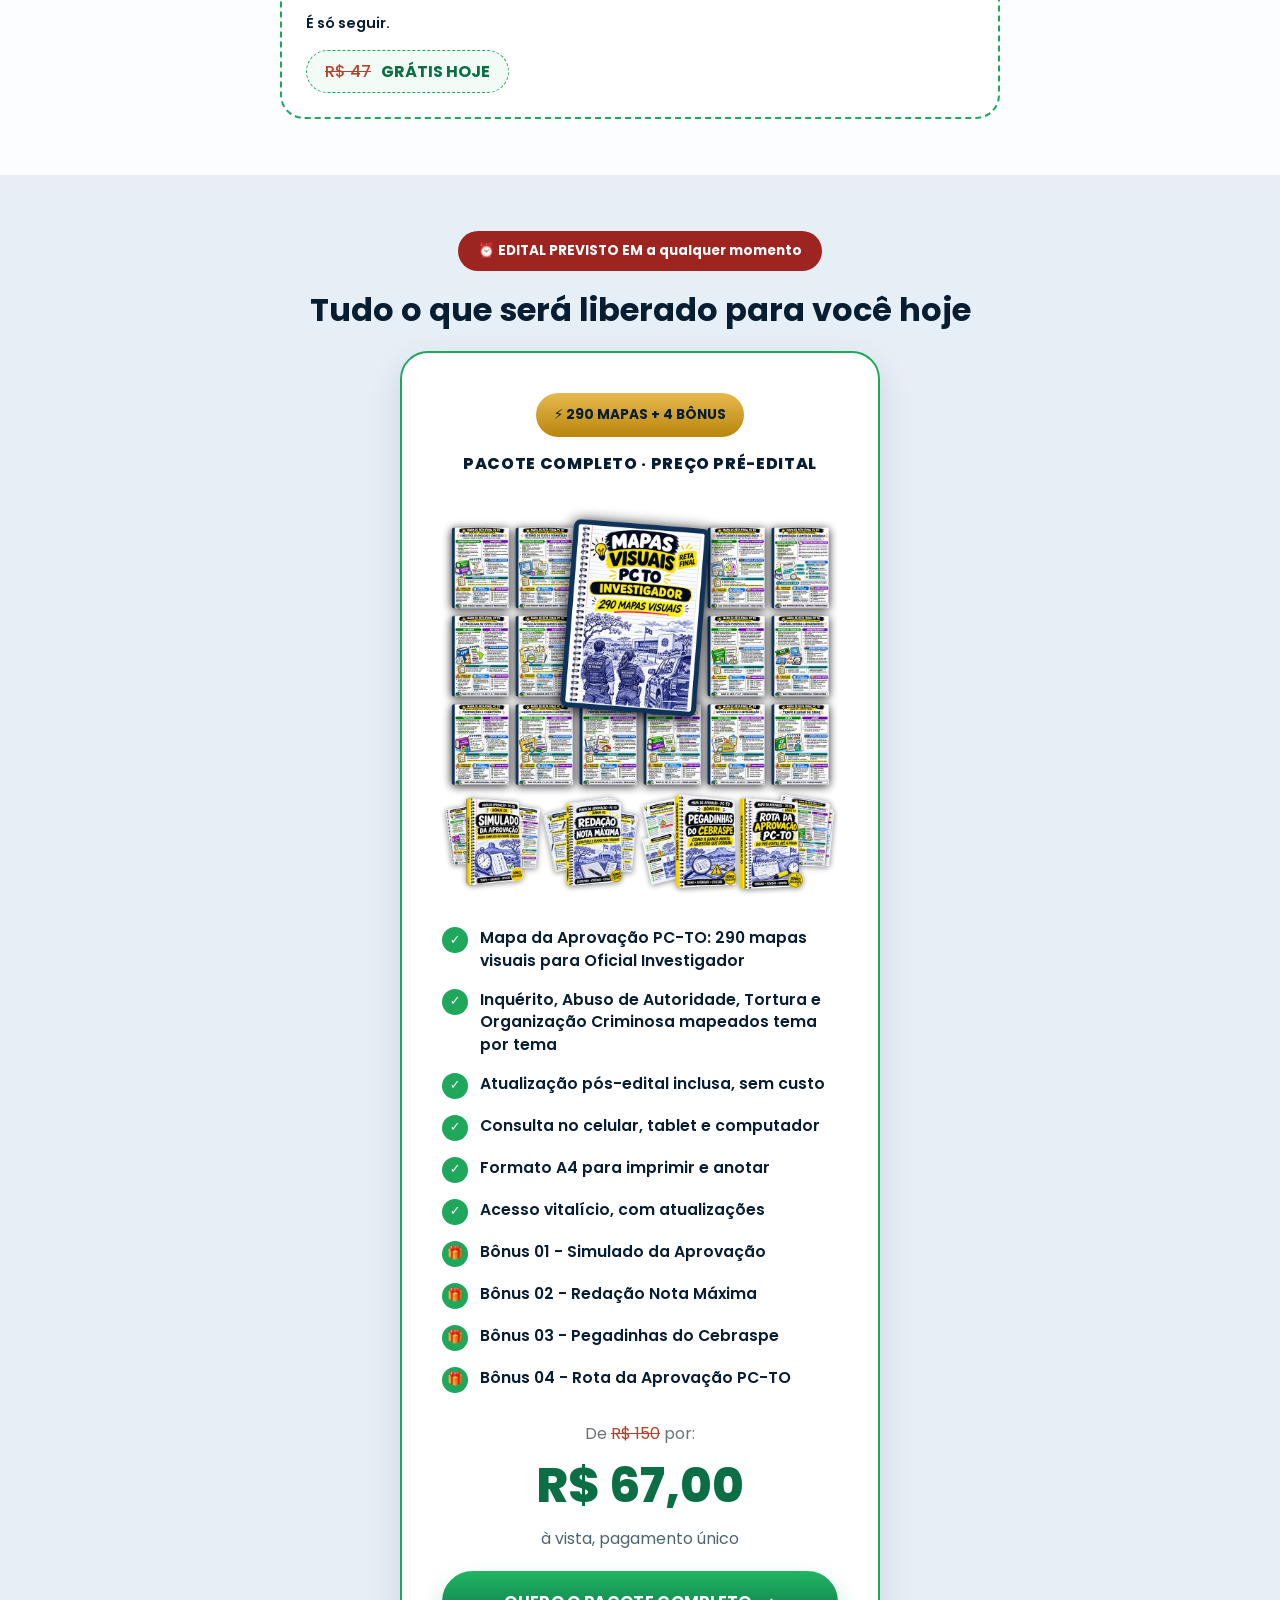
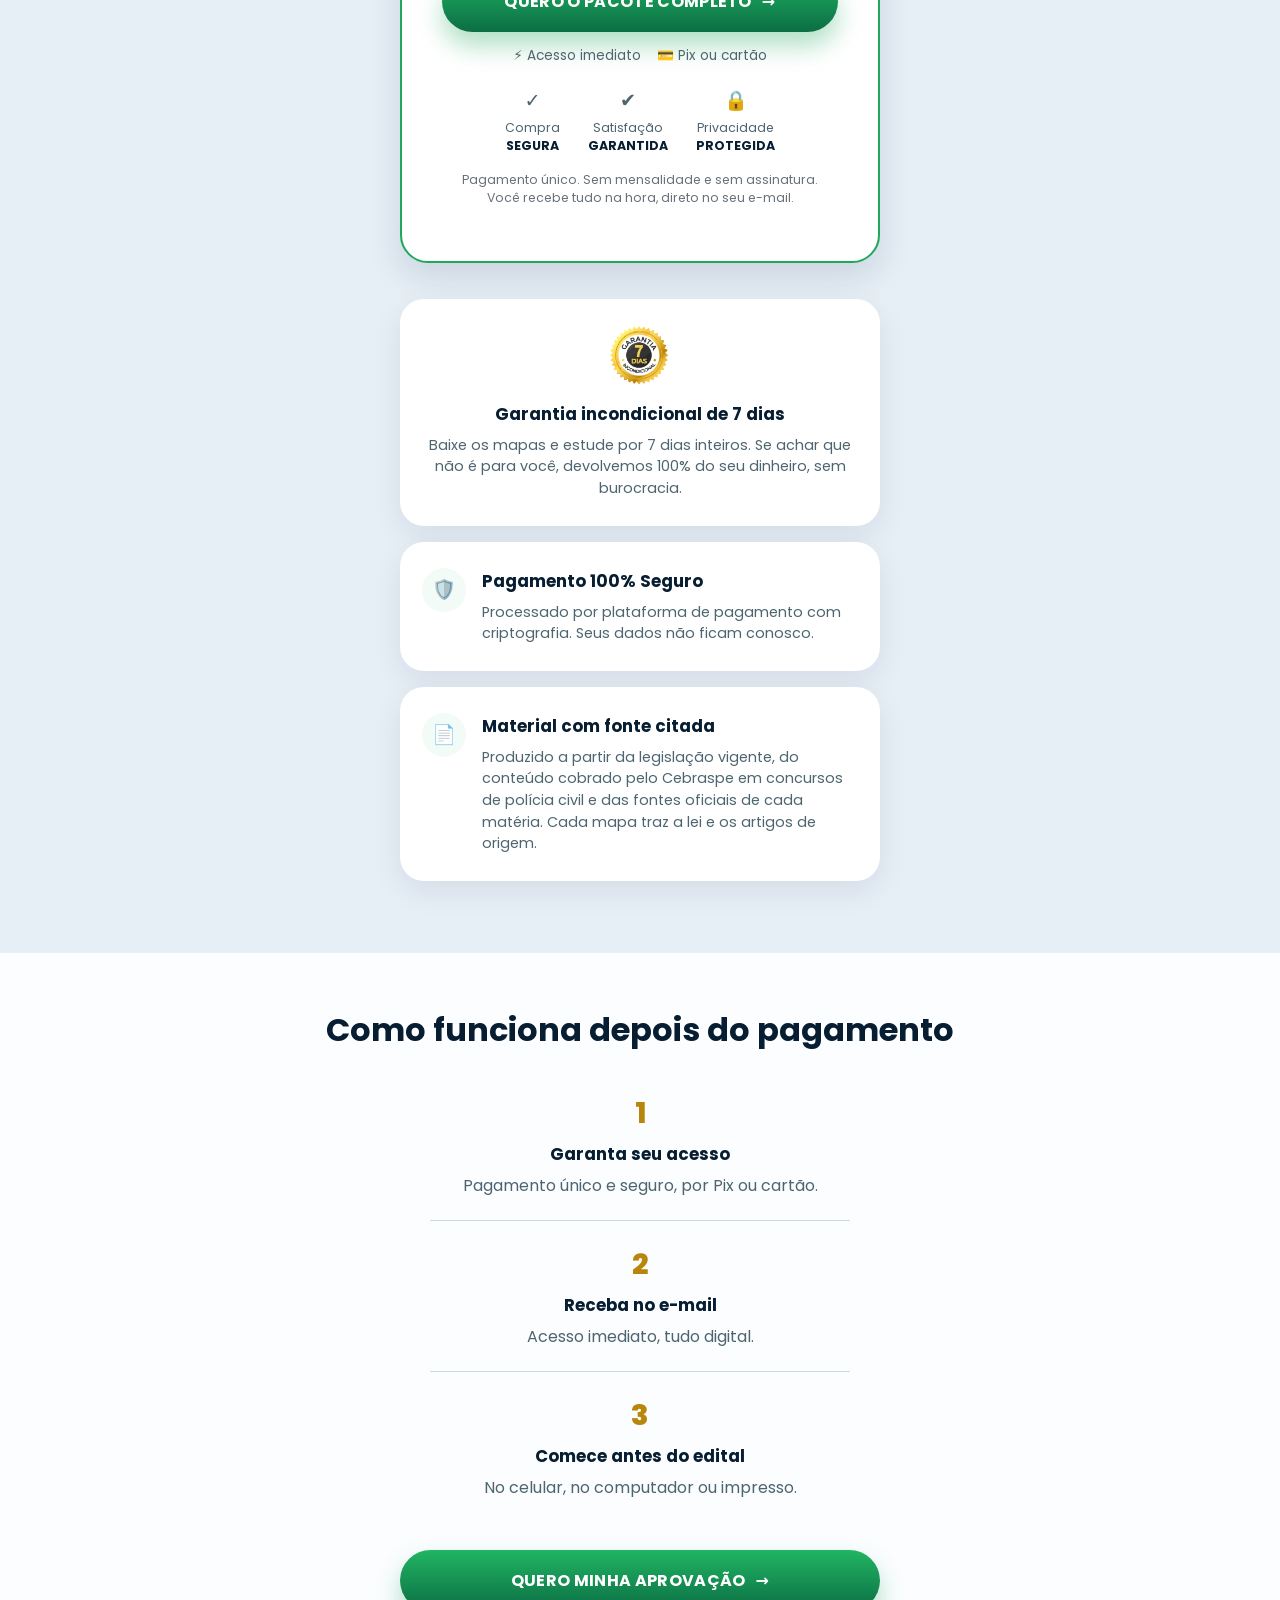
==== commit b3c1c883: "Seção de modos de uso com 10 fotos abaixo do comparador Co-Authored-By: Claude Opus 5.5 <noreply@ant" ====
--- a/index.html
+++ b/index.html
@@ -30,7 +30,7 @@
 <link rel="preconnect" href="https://fonts.googleapis.com" />
 <link rel="preconnect" href="https://fonts.gstatic.com" crossorigin />
 <link href="https://fonts.googleapis.com/css2?family=Poppins:wght@400;500;600;700;800&display=swap" rel="stylesheet" />
-<link rel="stylesheet" href="/assets/css/style.css?v=4" /></head>
+<link rel="stylesheet" href="/assets/css/style.css?v=5" /></head>
 <body>
 
 <!-- ===== TOPO / AVISO ===== -->
@@ -175,6 +175,25 @@
   <div class="container text-center">
     <p class="lead">O conteúdo é idêntico, e a lei continua sendo a fonte. A diferença é quanto disso fica na sua memória no dia da prova.</p>
     <a href="#oferta" class="btn btn--green btn--block">QUERO ESTUDAR PELOS MAPAS <span class="btn__arrow">→</span></a>
+  </div>
+</section>
+
+<!-- ===== MODOS DE USO (FOTOS) ===== -->
+<section class="section rotina">
+  <div class="container text-center">
+    <span class="rotina__eyebrow">No seu ritmo, no seu dia</span>
+    <h2 class="h2">O estudo cabe na sua rotina.</h2>
+    <p class="lead">No ônibus, no metrô, na cozinha, no intervalo do trabalho ou na sala de estudos. Abra na tela ou imprima para anotar.</p>
+  </div>
+
+  <div class="marquee marquee--rotina" id="marquee-rotina">
+    <div class="marquee__track" id="marquee-rotina-track"></div>
+  </div>
+
+  <div class="marquee-controls">
+    <button class="round-btn" data-marquee-prev="marquee-rotina" aria-label="Anterior">←</button>
+    <button class="round-btn round-btn--text" data-marquee-toggle="marquee-rotina">Pausar</button>
+    <button class="round-btn" data-marquee-next="marquee-rotina" aria-label="Próximo">→</button>
   </div>
 </section>
 
@@ -445,6 +464,6 @@
   </div>
 </footer>
 
-<script src="/assets/js/main.js?v=11"></script>
+<script src="/assets/js/main.js?v=12"></script>
 </body>
 </html>
--- a/assets/css/style.css
+++ b/assets/css/style.css
@@ -319,6 +319,39 @@
   flex: none;
 }
 
+/* Modos de uso: fotos 4:5; margem no lugar do gap para o loop de -50% não dar salto */
+.rotina { background: var(--card); }
+.rotina__eyebrow {
+  display: block;
+  margin-bottom: 10px;
+  color: var(--navy-3);
+  font-size: 0.8rem;
+  font-weight: 700;
+  letter-spacing: 0.14em;
+  text-transform: uppercase;
+}
+.marquee--rotina .marquee__track {
+  gap: 0;
+  padding: 6px 0;
+  animation-duration: 70s;
+}
+.marquee--rotina .marquee__track > img {
+  width: 240px;
+  max-width: none;
+  height: 300px;
+  margin-right: 16px;
+  object-fit: cover;
+  border: 3px solid #fff;
+  border-radius: 18px;
+  box-sizing: content-box;
+}
+@media (min-width: 720px) {
+  .marquee--rotina .marquee__track > img { width: 312px; height: 390px; margin-right: 20px; }
+}
+@media (prefers-reduced-motion: reduce) {
+  .marquee--rotina .marquee__track { animation-play-state: paused; }
+}
+
 .marquee-badge {
   flex: none;
   width: 240px;
